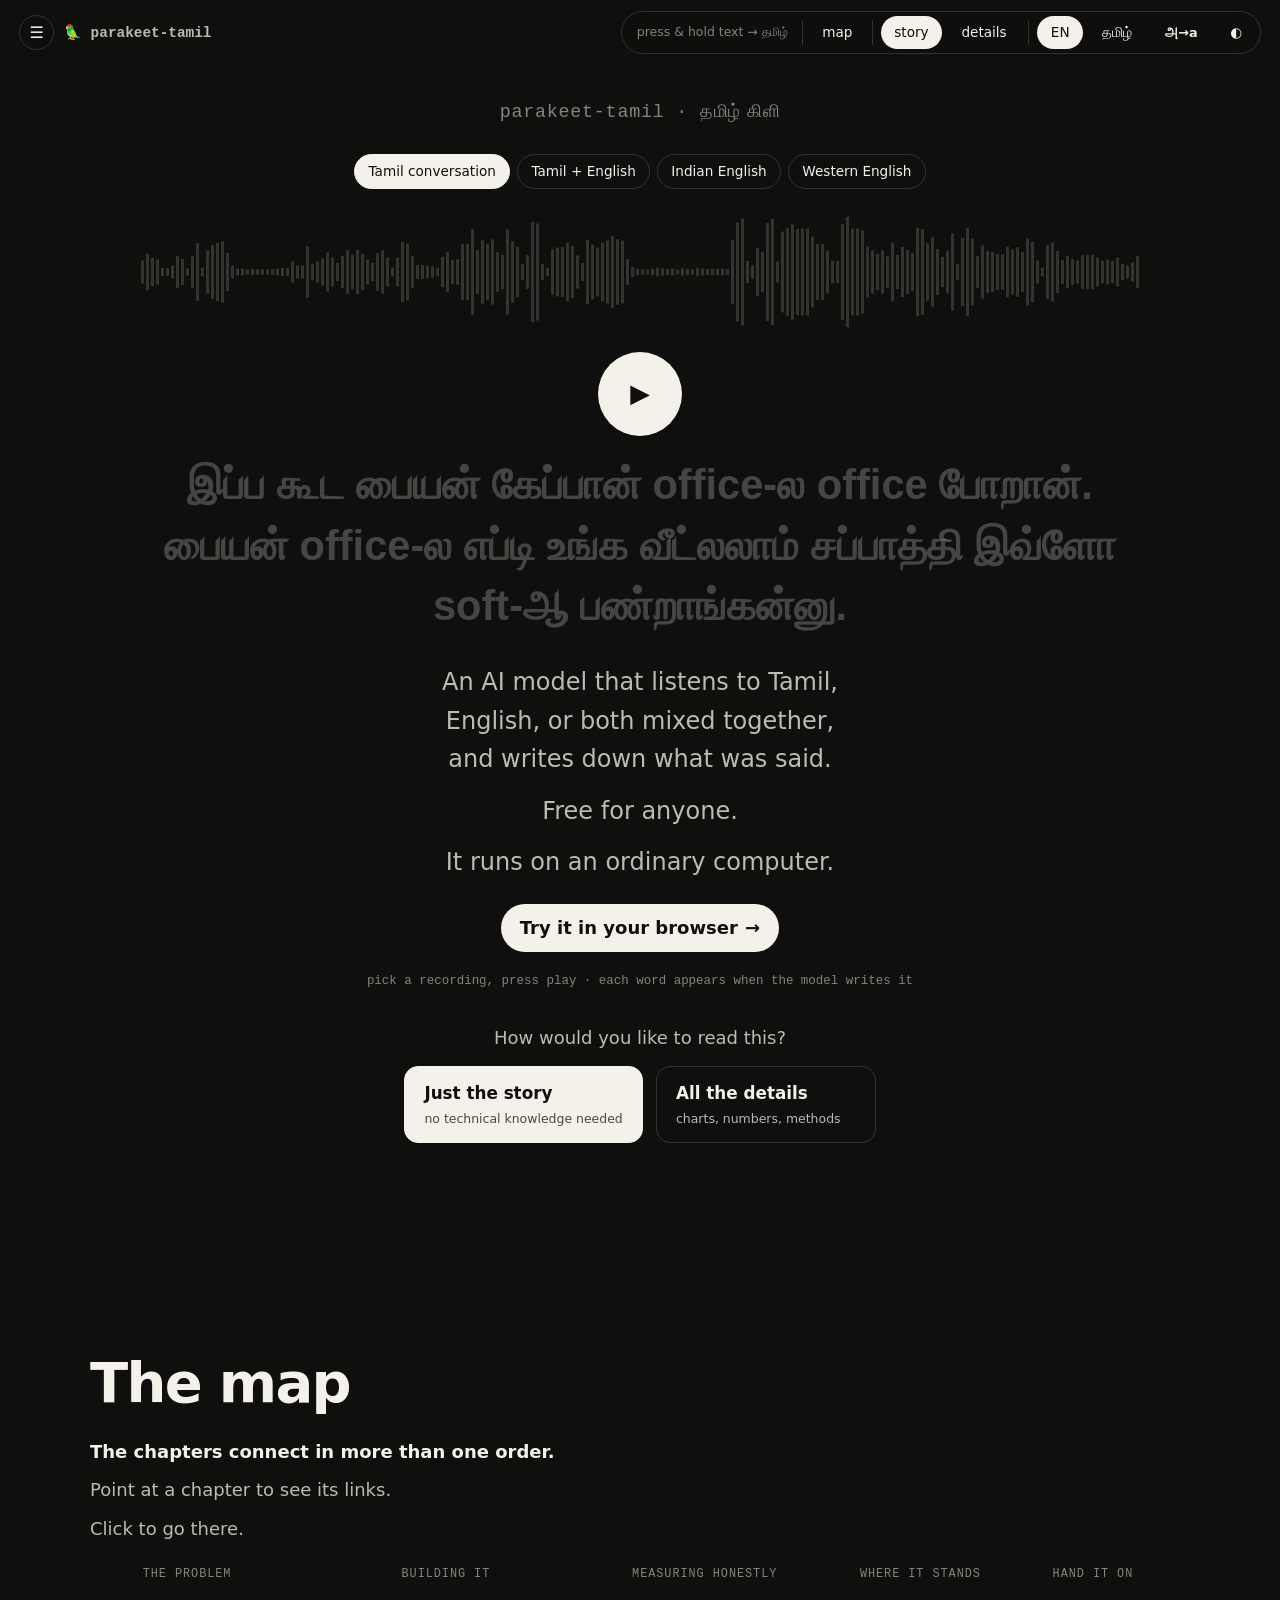
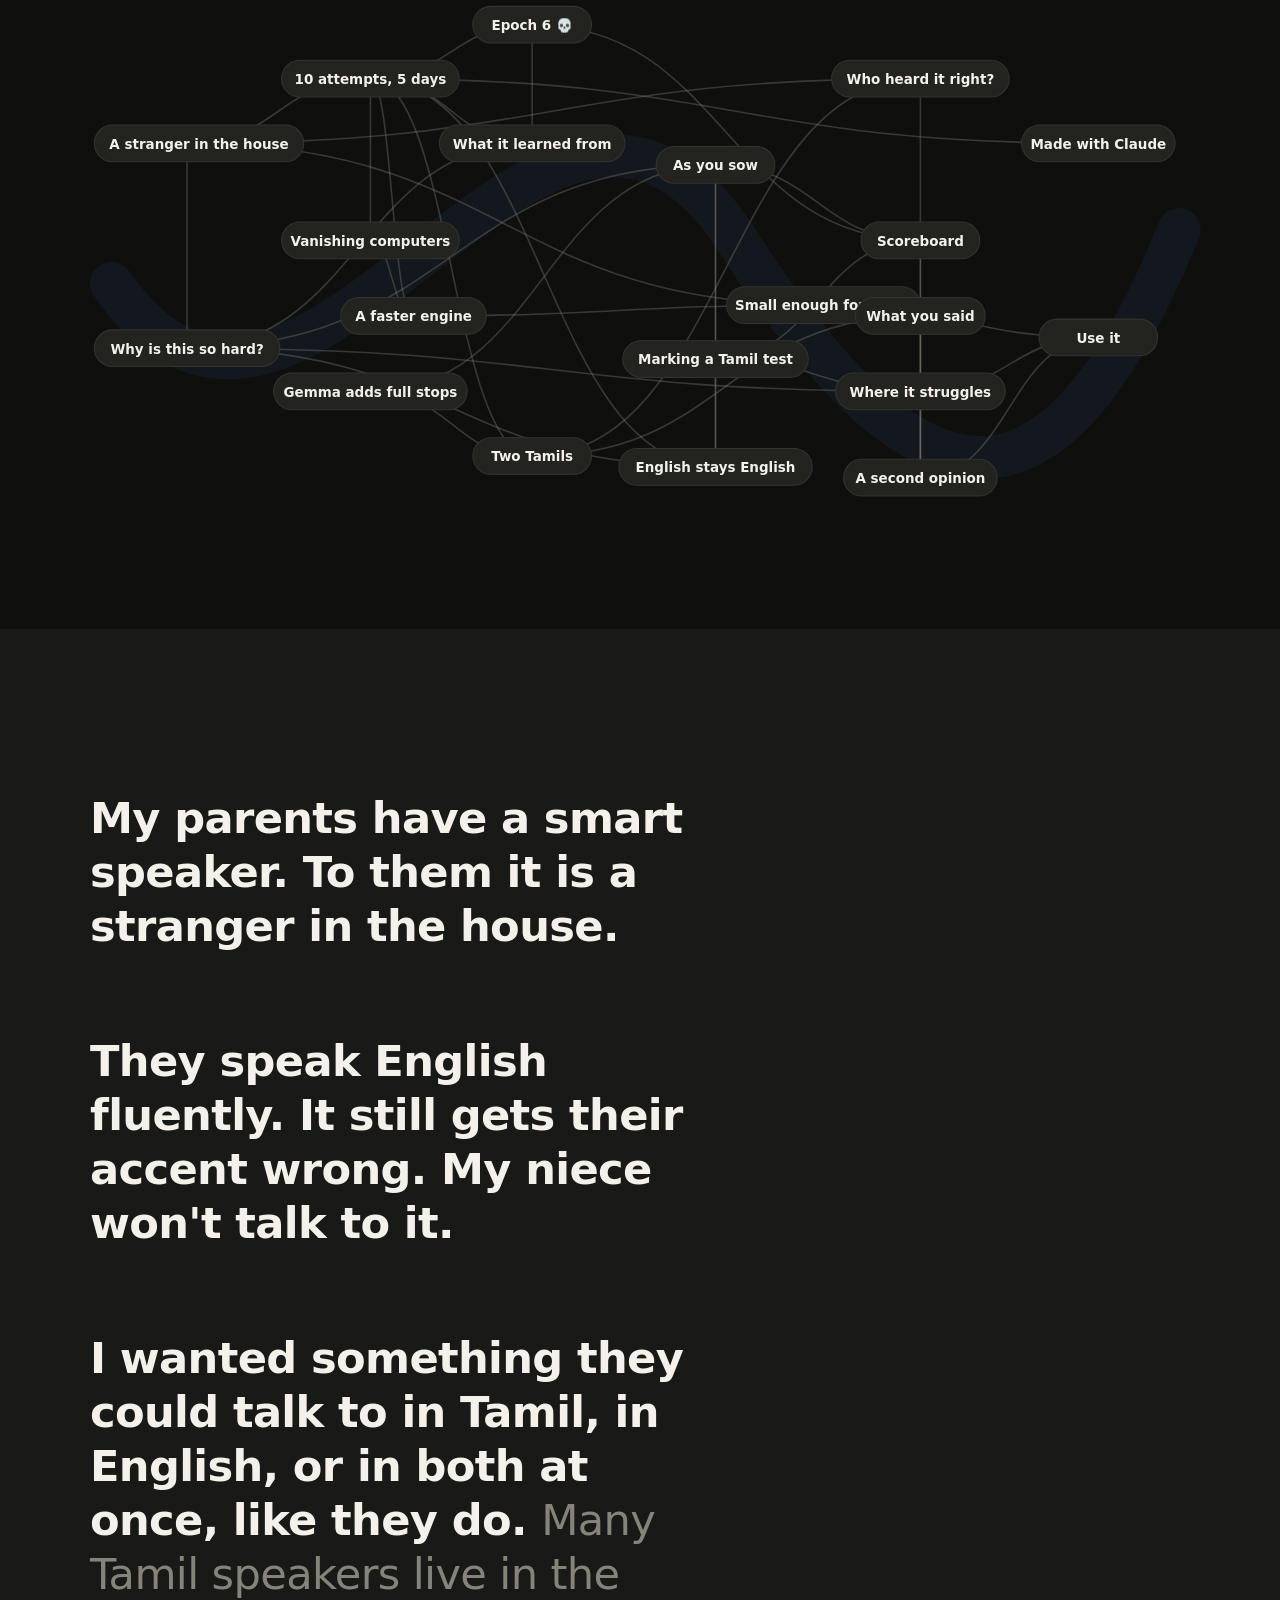
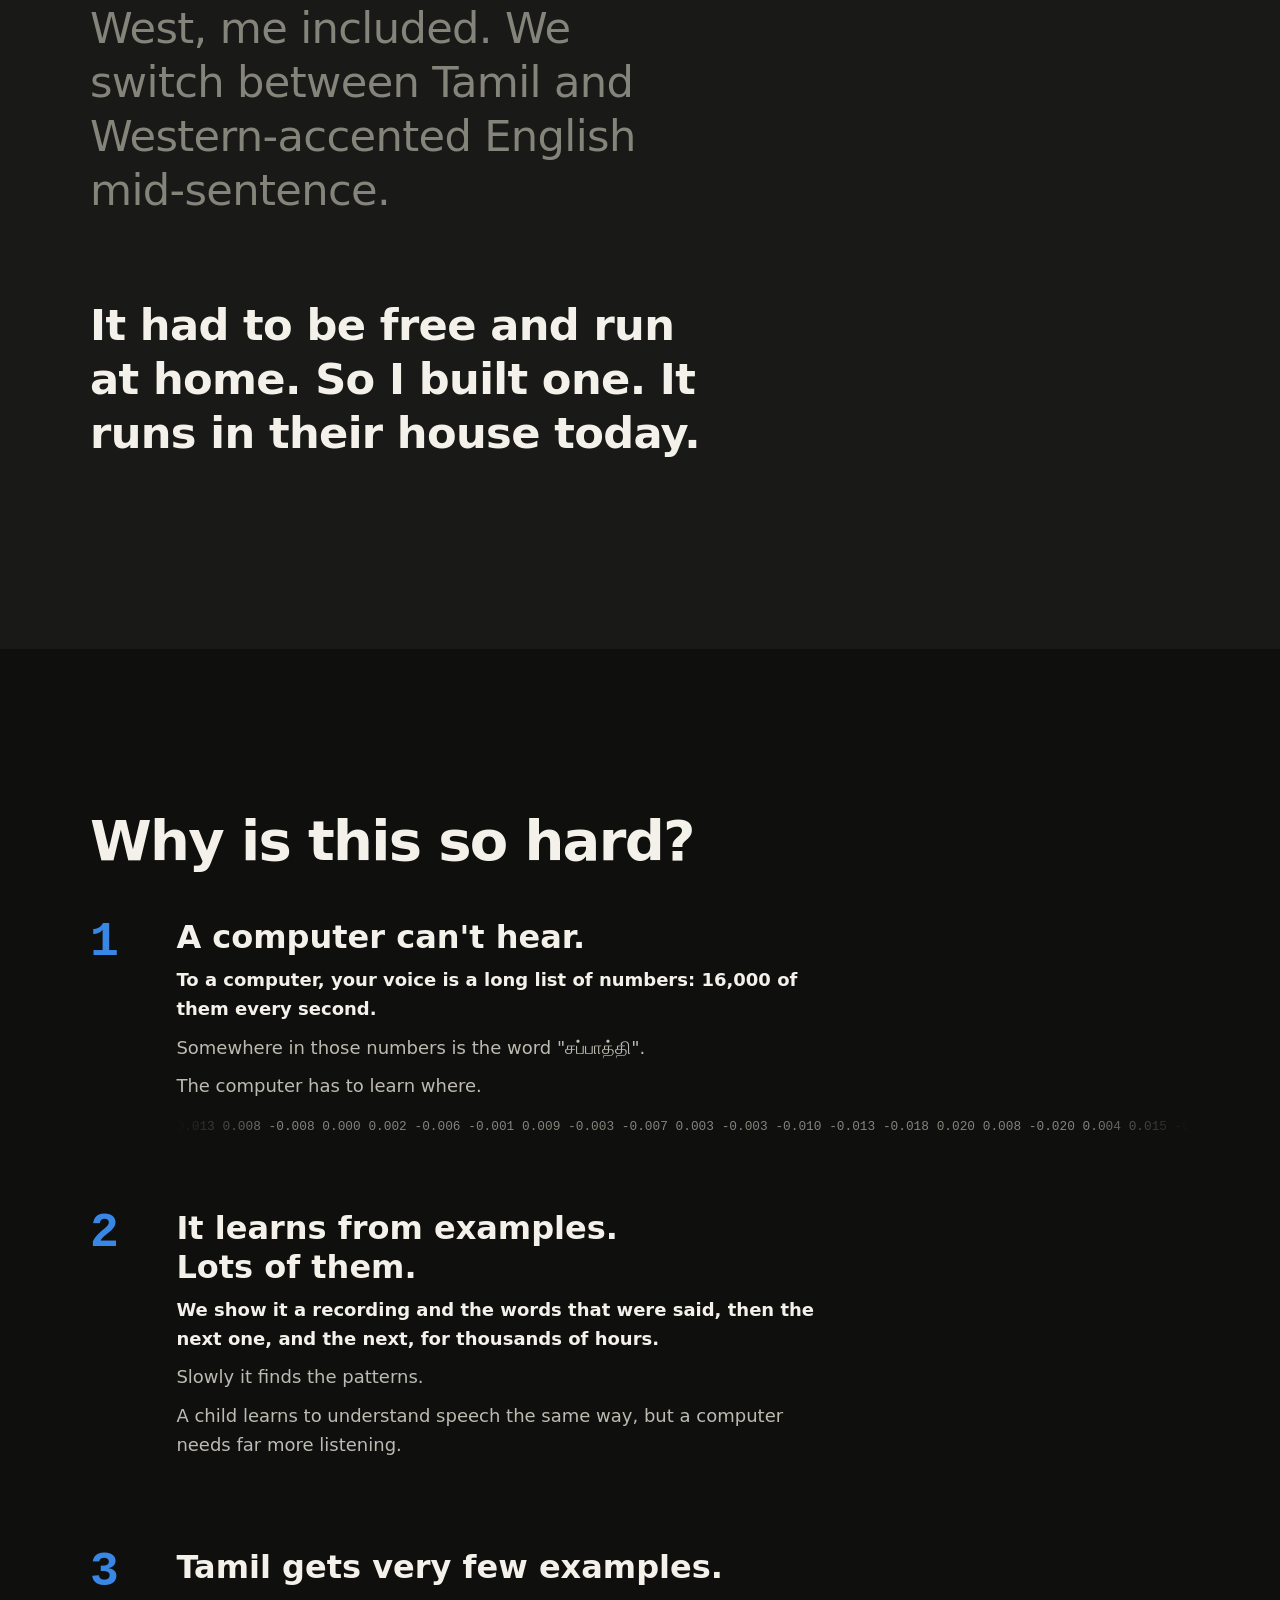
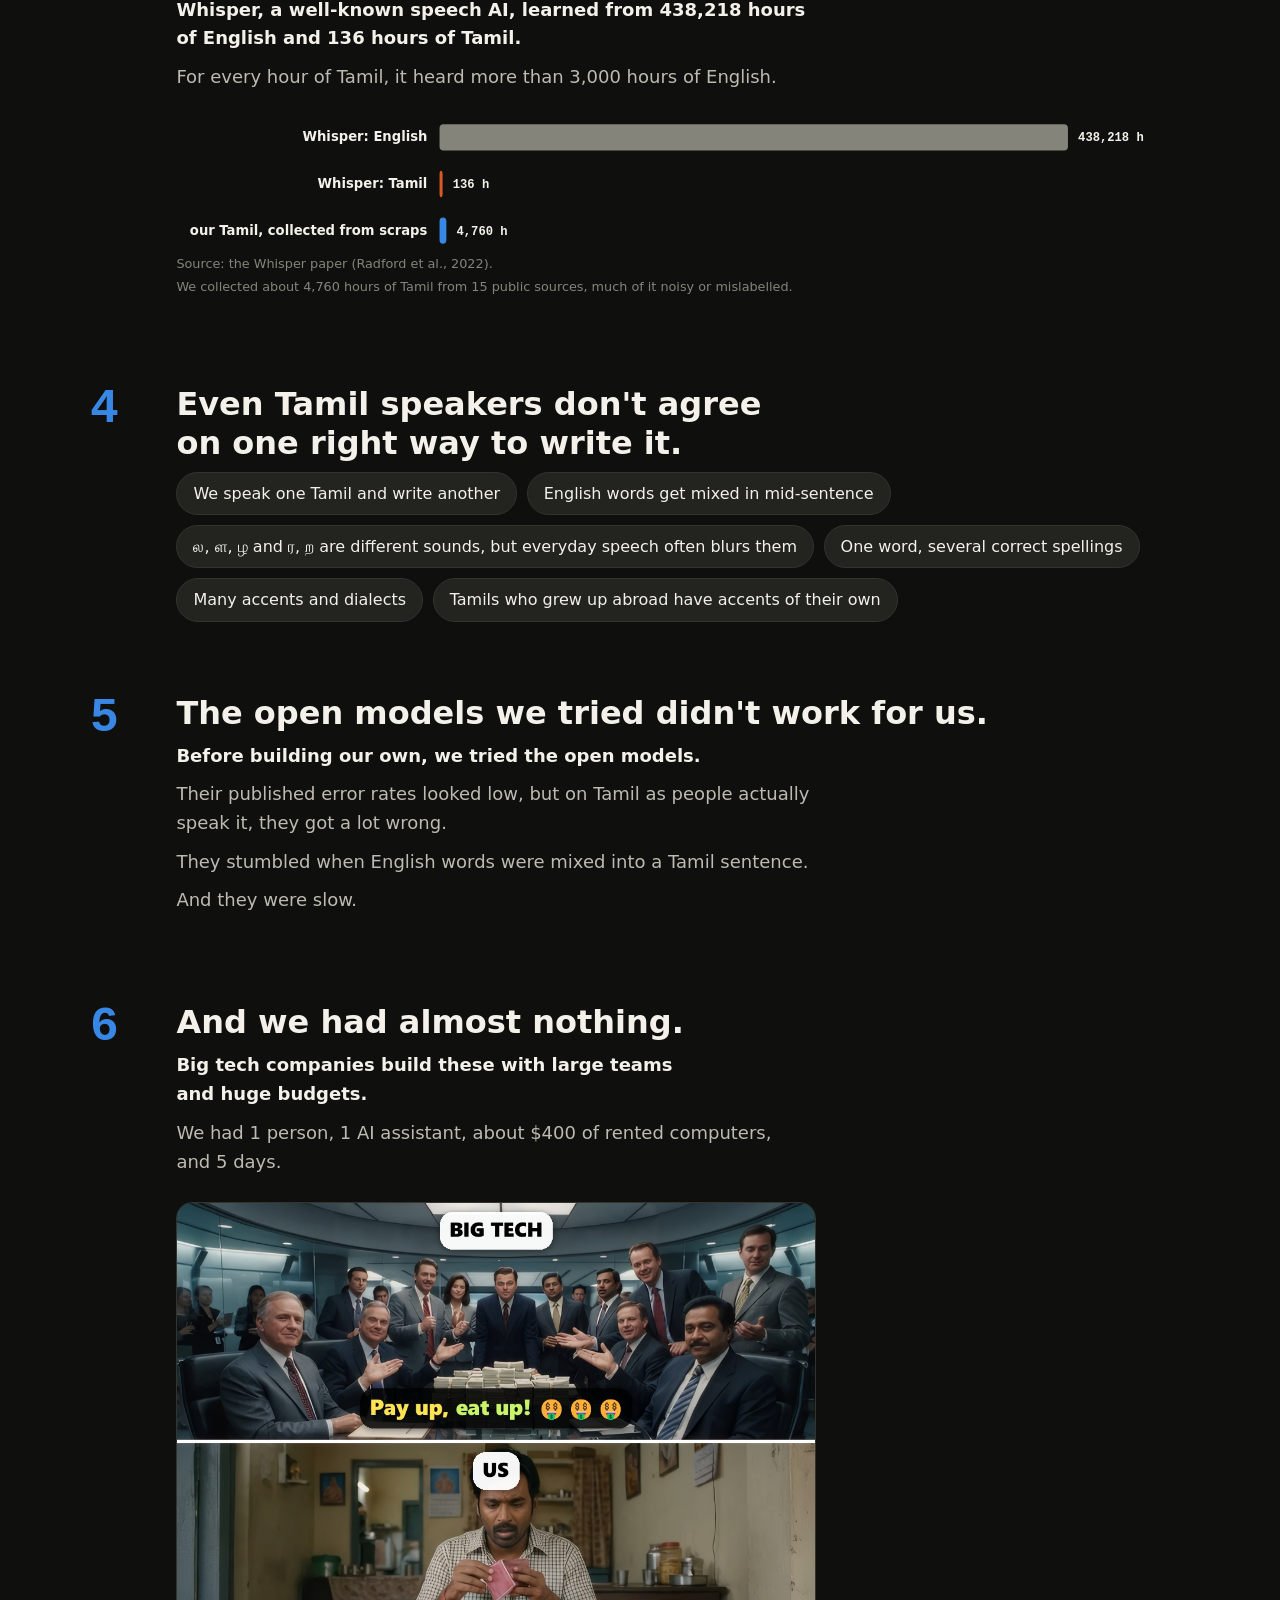
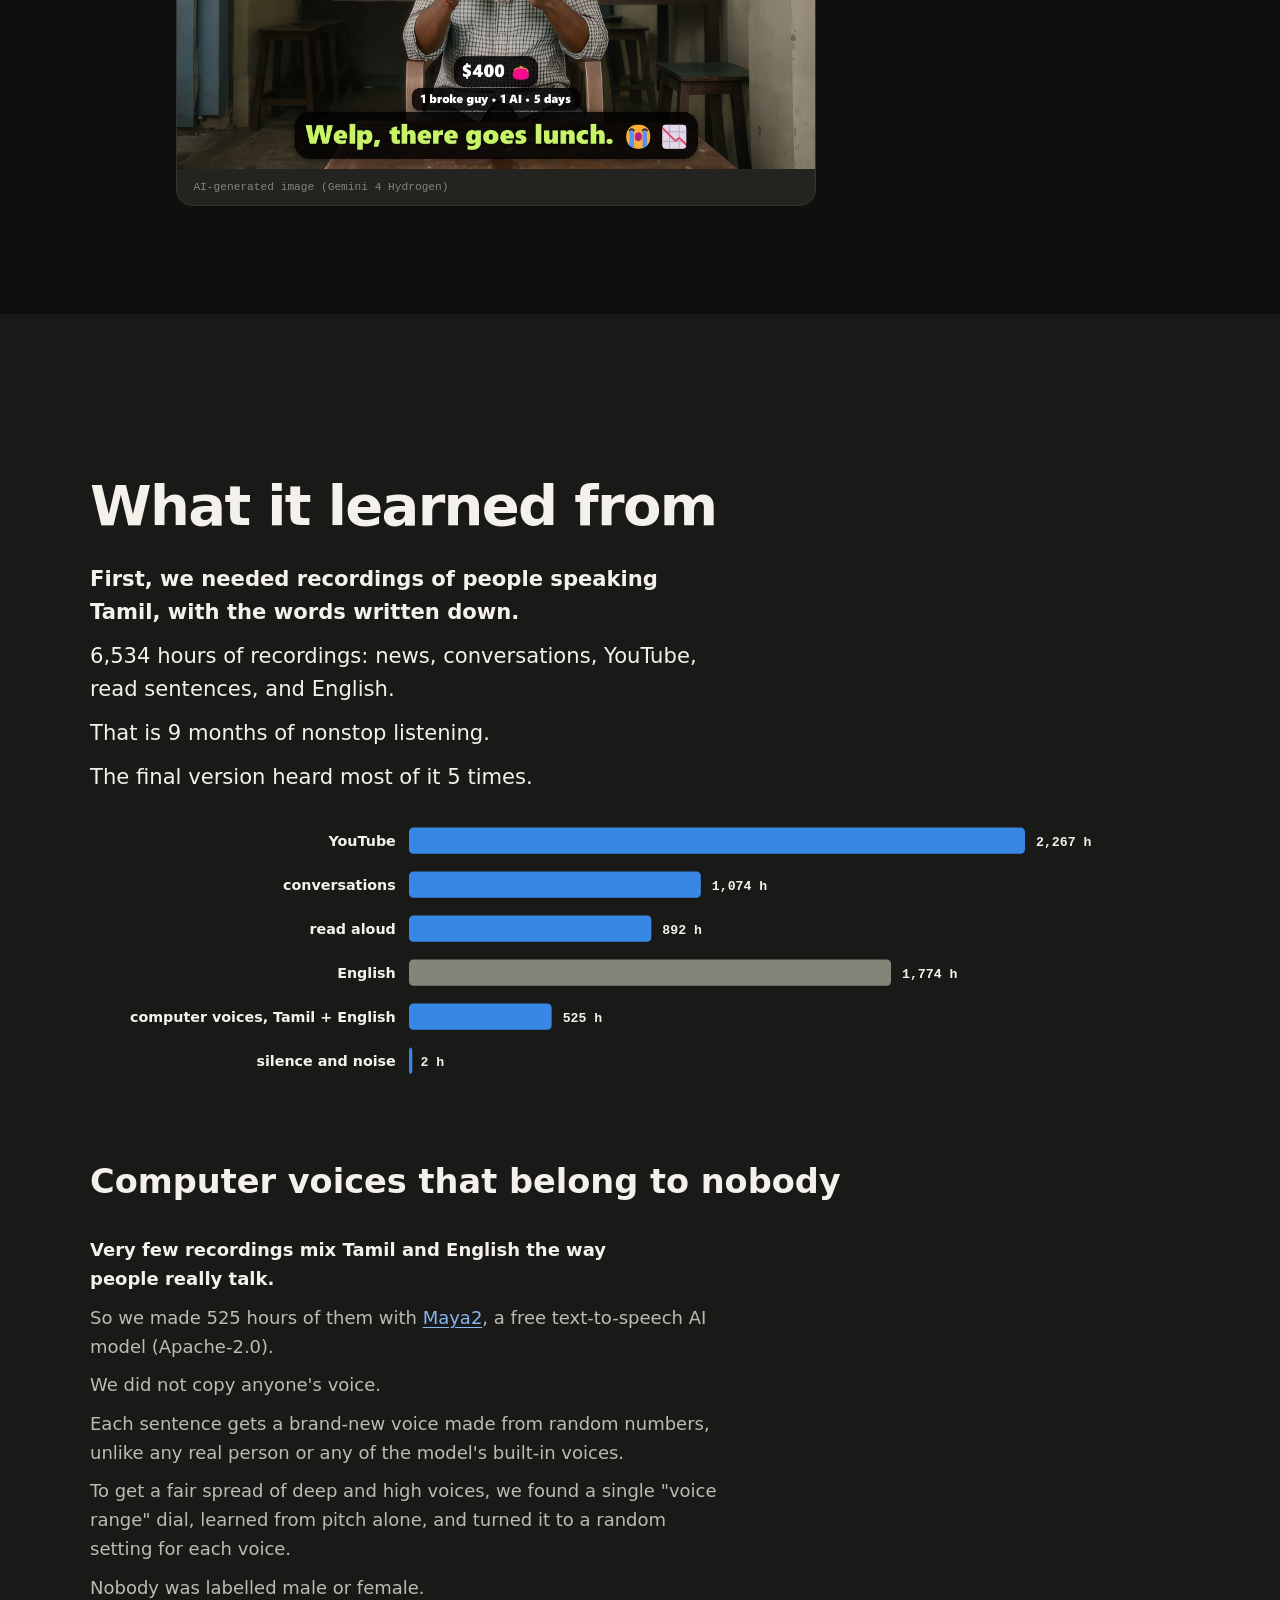
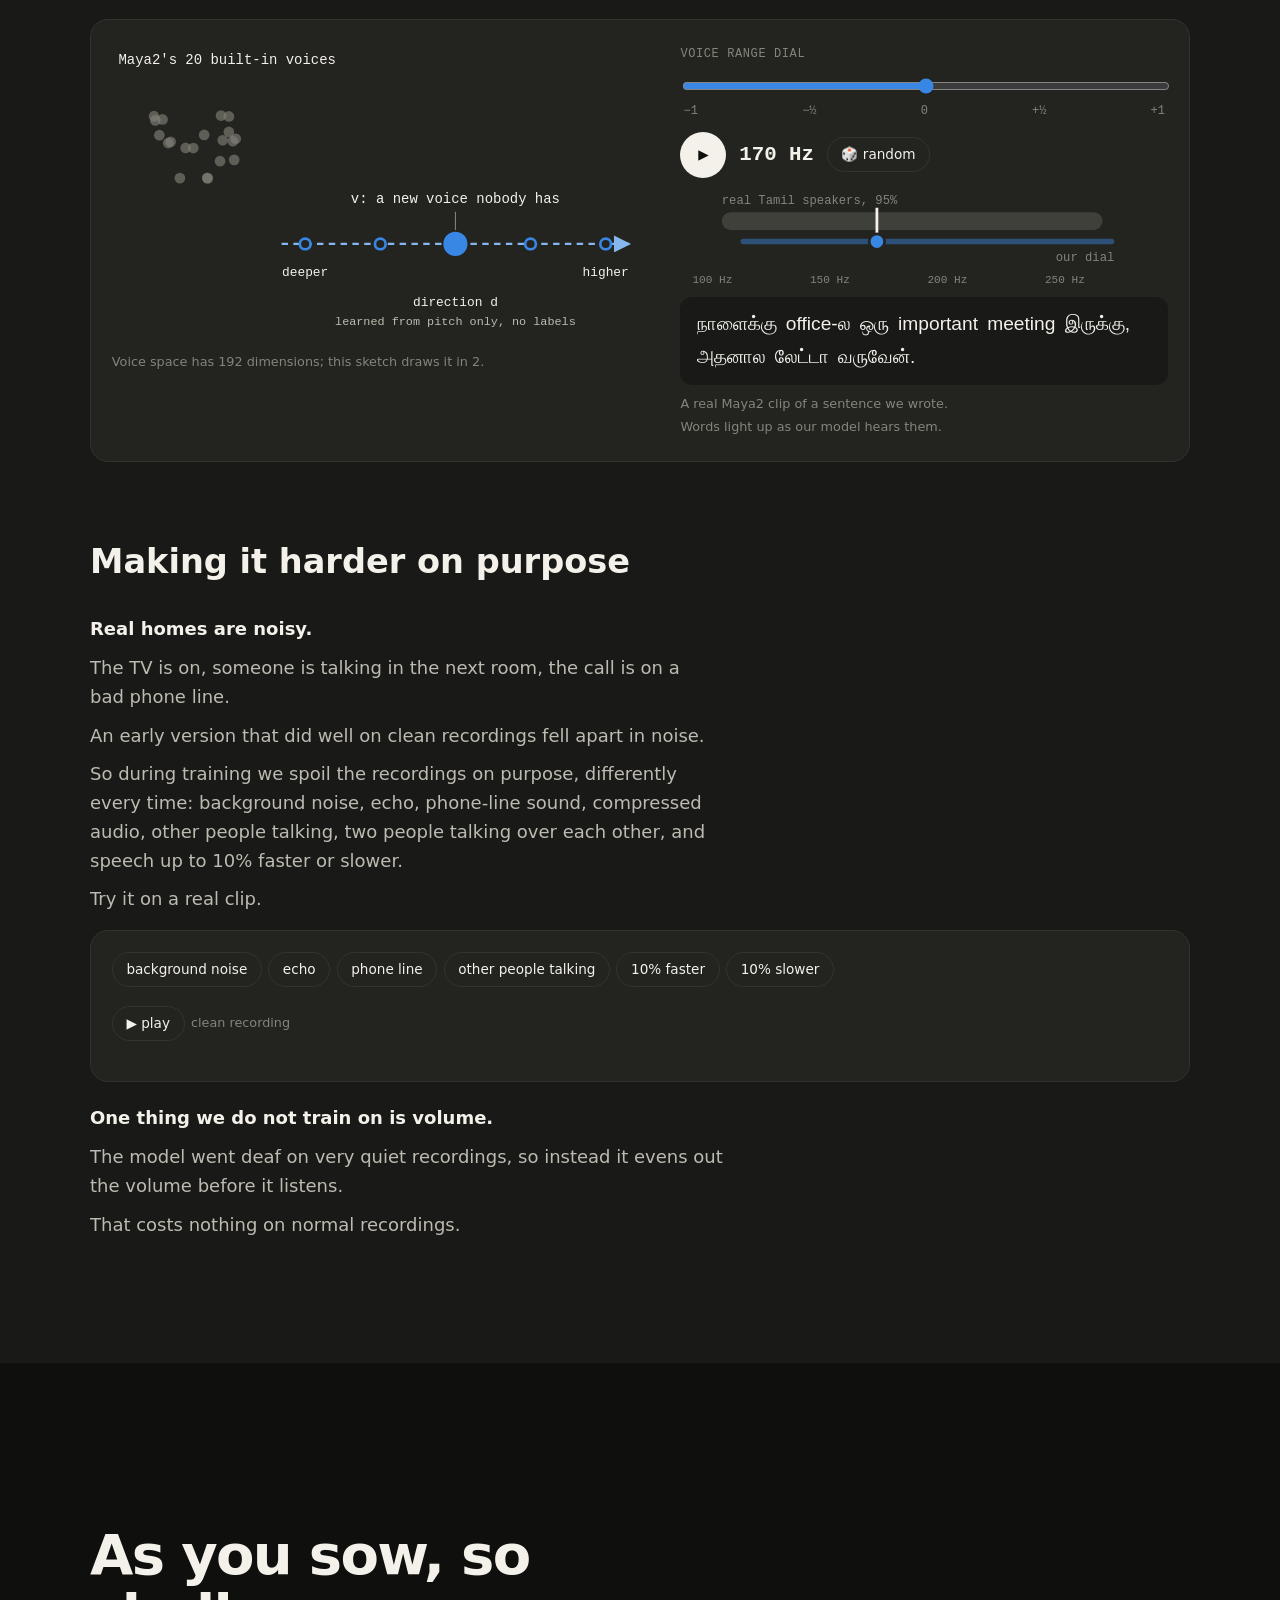
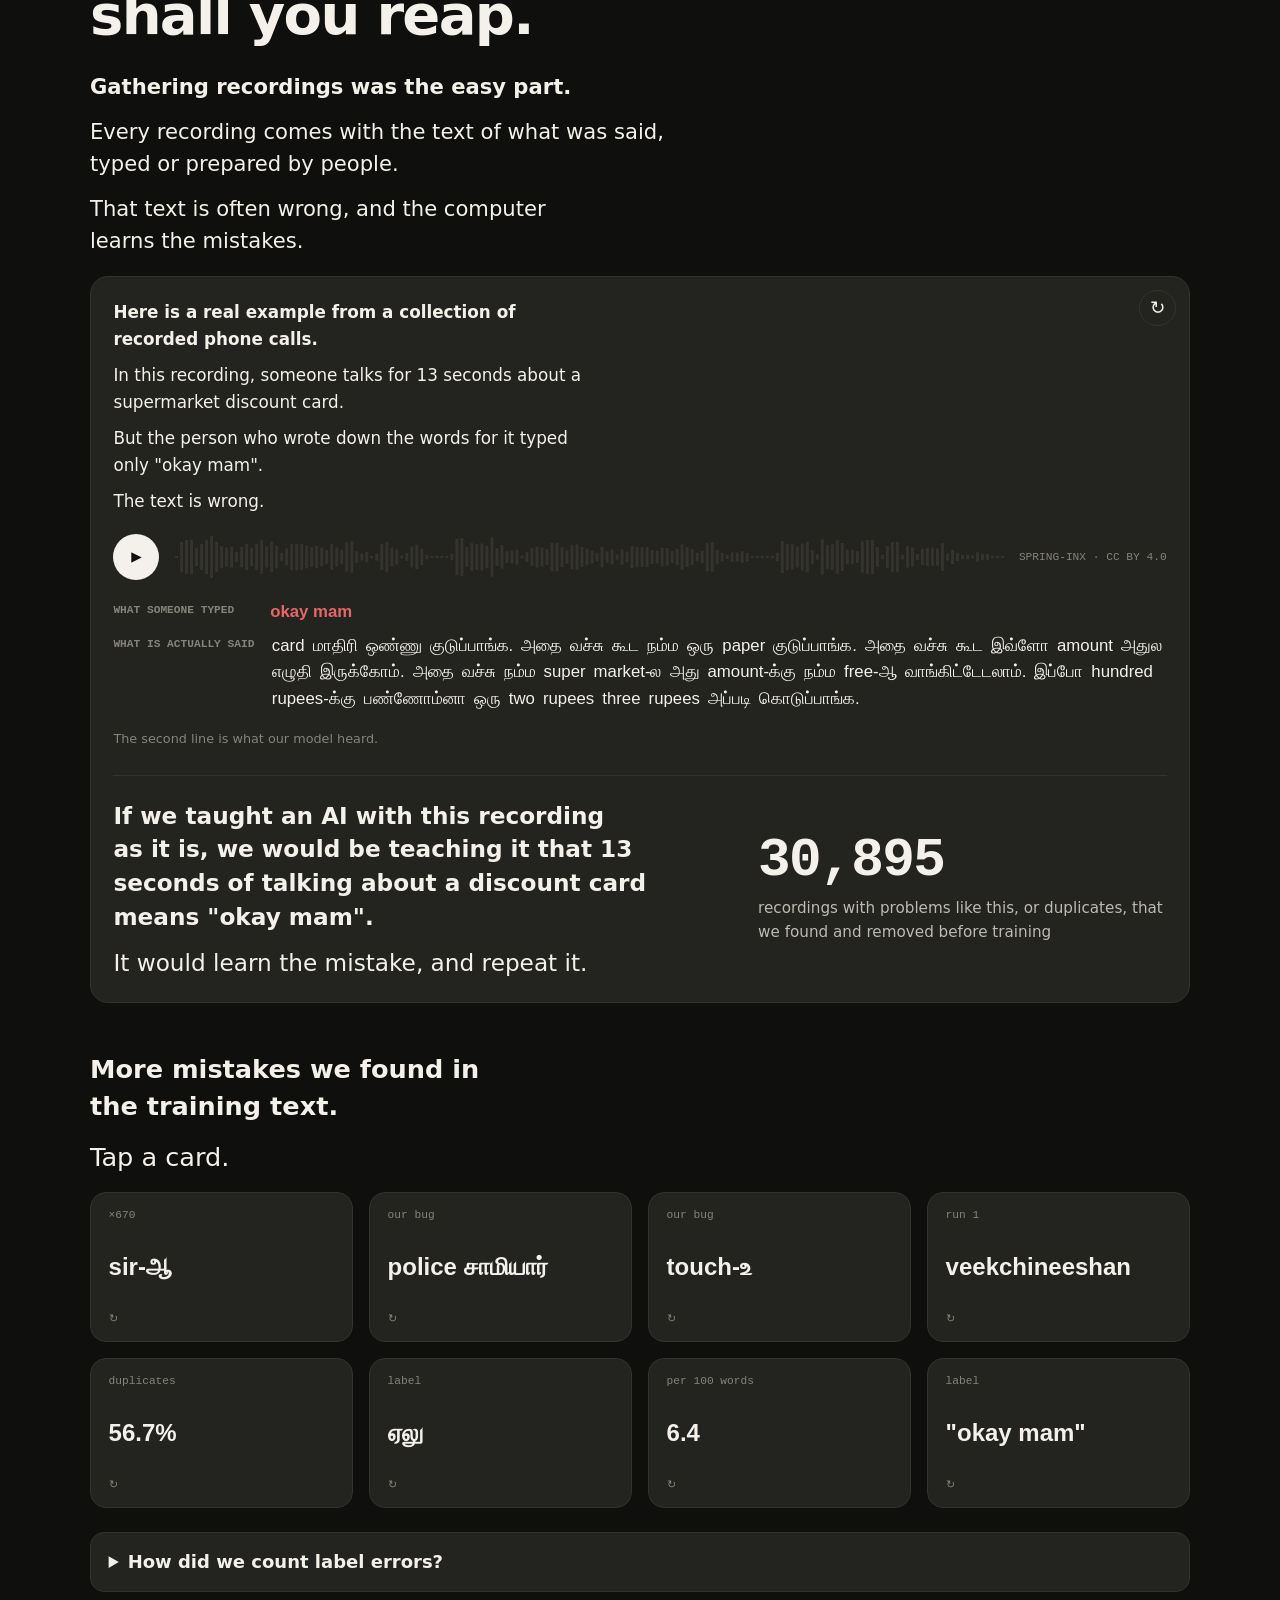
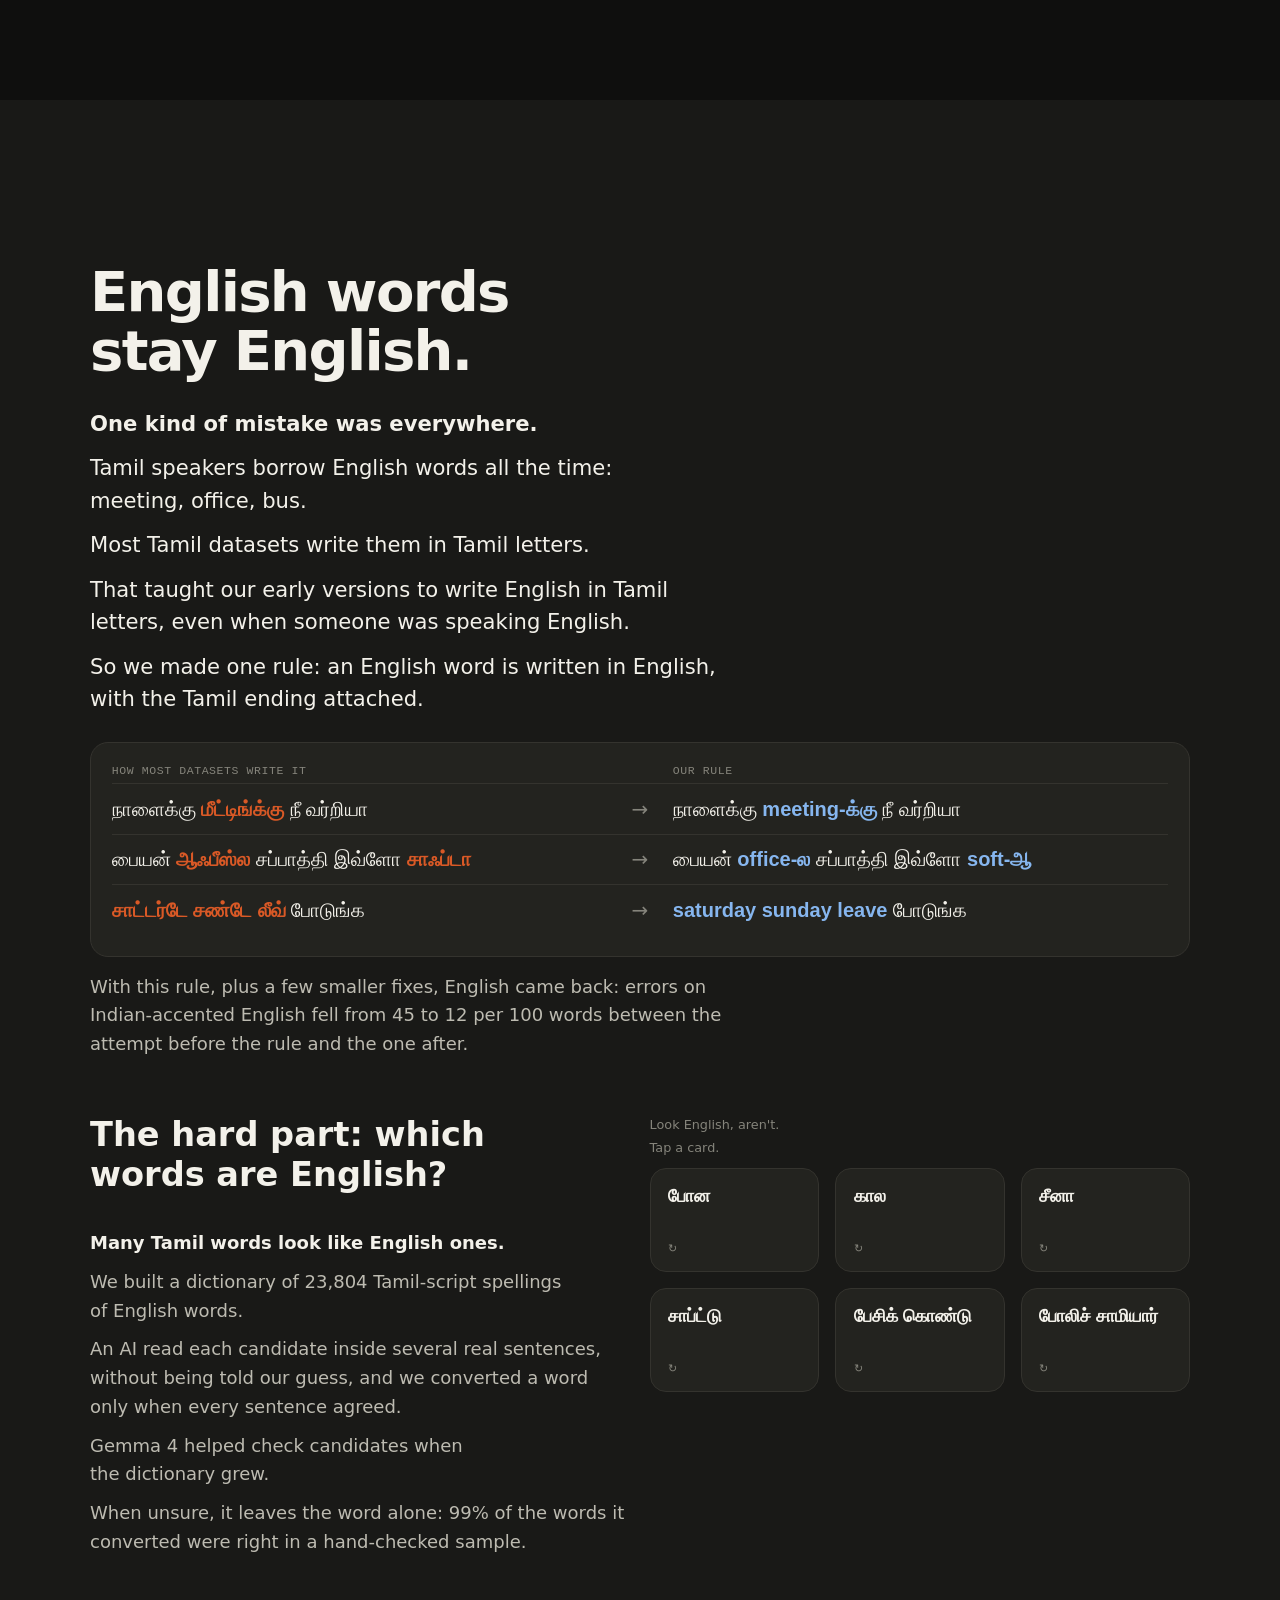
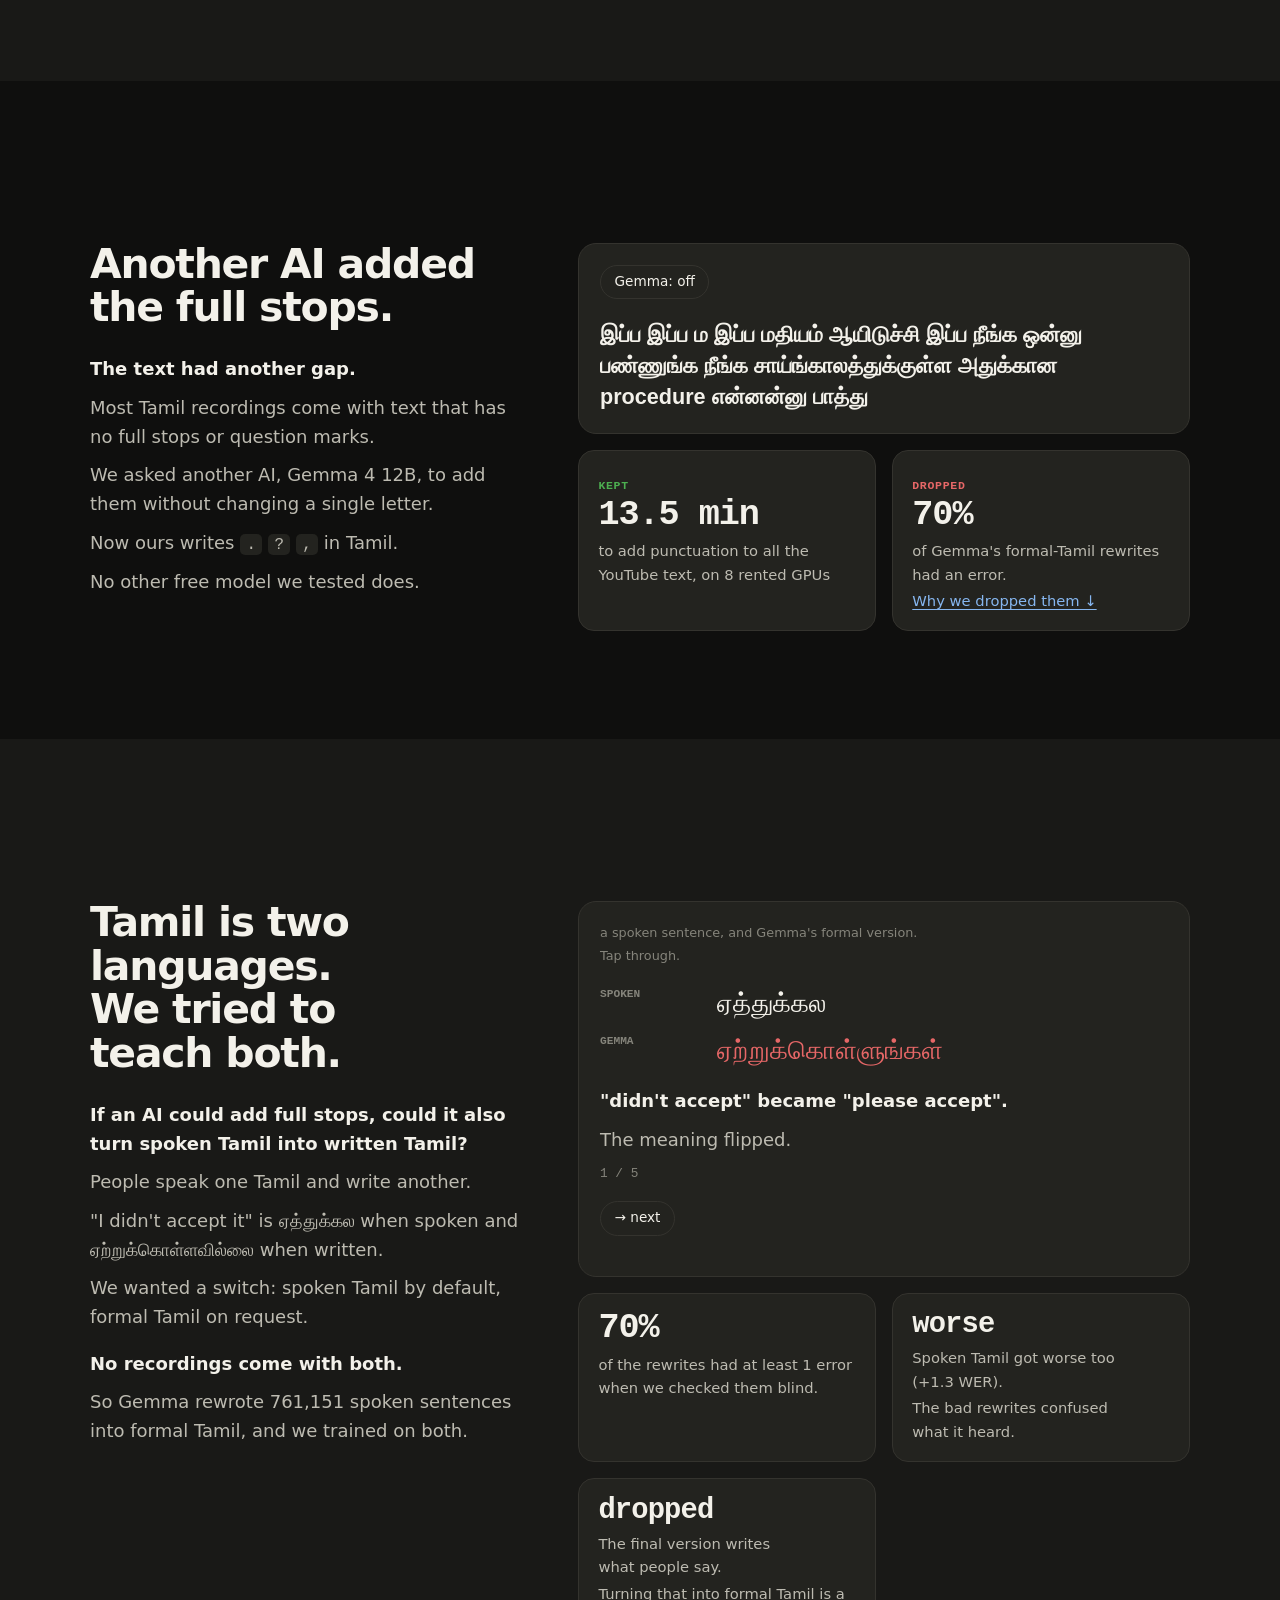
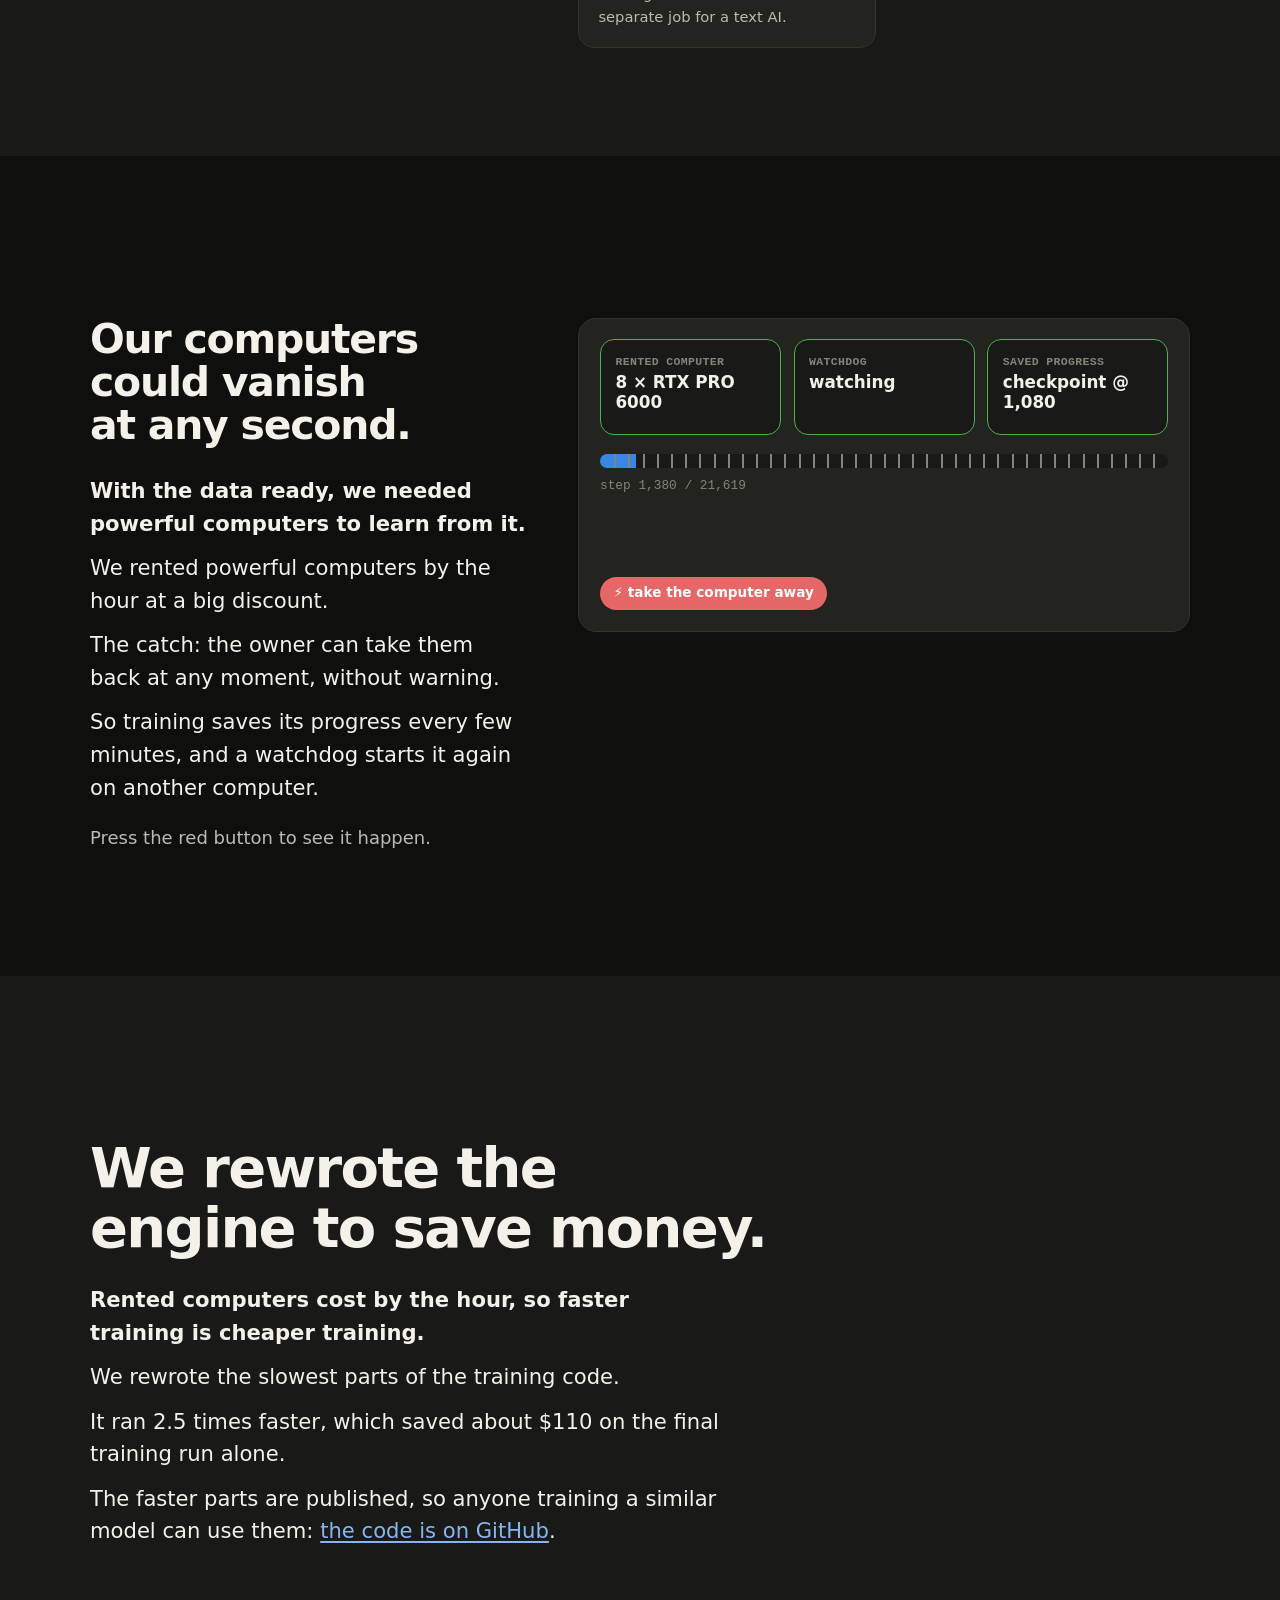
==== docs/index.html @ f2d2aa36 "New chapter 'It writes what you said': kili does not editorialise; measured on IndicVoices against s" ====
<!doctype html>
<html lang="en" data-depth="simple">
<head>
<meta charset="utf-8">
<meta name="viewport" content="width=device-width, initial-scale=1">
<title>parakeet-tamil · தமிழ் கிளி</title>
<meta name="description" content="Free speech recognition for Tamil, English and both mixed, small enough to run on an ordinary computer. An interactive write-up, in English and Tamil, of how it was built in 5 days for about $400.">
<link rel="canonical" href="https://shrirajh.github.io/parakeet-tamil-kili/">
<meta name="theme-color" content="#0f0f0e">
<meta name="author" content="shrirajh">
<meta property="og:type" content="website">
<meta property="og:site_name" content="parakeet-tamil · தமிழ் கிளி">
<meta property="og:url" content="https://shrirajh.github.io/parakeet-tamil-kili/">
<meta property="og:title" content="parakeet-tamil · தமிழ் கிளி: Tamil and English speech recognition on a CPU">
<meta property="og:description" content="Free speech recognition for Tamil, English and both mixed, small enough to run on an ordinary computer. An interactive write-up, in English and Tamil, of how it was built in 5 days for about $400.">
<meta property="og:image" content="https://shrirajh.github.io/parakeet-tamil-kili/img/og.png">
<meta property="og:image:width" content="1200">
<meta property="og:image:height" content="630">
<meta property="og:image:alt" content="parakeet-tamil · தமிழ் கிளி: 34.05 WER on conversational Tamil, 28 times faster than real time on 8 CPU threads, 0.6 billion parameters, CC BY-SA 4.0.">
<meta property="og:locale" content="en_US">
<meta property="og:locale:alternate" content="ta_IN">
<meta name="twitter:card" content="summary_large_image">
<meta name="twitter:title" content="parakeet-tamil · தமிழ் கிளி: Tamil and English speech recognition on a CPU">
<meta name="twitter:description" content="Free speech recognition for Tamil, English and both mixed, small enough to run on an ordinary computer. An interactive write-up, in English and Tamil, of how it was built in 5 days for about $400.">
<meta name="twitter:image" content="https://shrirajh.github.io/parakeet-tamil-kili/img/og.png">
<meta name="twitter:image:alt" content="parakeet-tamil · தமிழ் கிளி: 34.05 WER on conversational Tamil, 28 times faster than real time on 8 CPU threads, 0.6 billion parameters, CC BY-SA 4.0.">
<script type="application/ld+json">{"@context": "https://schema.org", "@graph": [{"@type": "TechArticle", "headline": "parakeet-tamil · தமிழ் கிளி", "description": "Free speech recognition for Tamil, English and both mixed, small enough to run on an ordinary computer. An interactive write-up, in English and Tamil, of how it was built in 5 days for about $400.", "url": "https://shrirajh.github.io/parakeet-tamil-kili/", "inLanguage": ["en", "ta"], "image": "https://shrirajh.github.io/parakeet-tamil-kili/img/og.png", "author": {"@type": "Person", "name": "shrirajh", "url": "https://github.com/shrirajh"}, "datePublished": "2026-11-14", "about": "Tamil and English automatic speech recognition"}, {"@type": "SoftwareSourceCode", "name": "parakeet-tamil-kili", "codeRepository": "https://github.com/shrirajh/parakeet-tamil-kili", "programmingLanguage": "Python", "license": "https://www.apache.org/licenses/LICENSE-2.0"}, {"@type": "SoftwareApplication", "name": "parakeet-tamil-kili", "applicationCategory": "Speech recognition", "operatingSystem": "Linux, Windows, macOS, web browser", "url": "https://huggingface.co/shrirajh/parakeet-tamil-kili", "license": "https://creativecommons.org/licenses/by-sa/4.0/", "offers": {"@type": "Offer", "price": "0", "priceCurrency": "USD"}}]}</script>
<link rel="stylesheet" href="assets/style.css?v=45">
<link rel="icon" href="data:image/svg+xml,<svg xmlns='http://www.w3.org/2000/svg' viewBox='0 0 100 100'><text y='.9em' font-size='90'>🦜</text></svg>">
<script>(function(){var d=document.documentElement,t=localStorage.getItem("theme"),l=localStorage.getItem("lang"),p=localStorage.getItem("depth");if(t)d.dataset.theme=t;if(l)d.lang=l;if(p)d.dataset.depth=p;})();</script>
</head>
<body>
<div class="progressbar" id="pbar"></div>
<div class="bar">
  <span class="barleft"><button id="tocbtn" aria-label="contents" aria-expanded="false" aria-controls="tocpanel">☰</button>
  <a class="brand" href="#top">🦜 <span data-l="en">parakeet-tamil</span><span data-l="ta" class="ta">தமிழ் கிளி</span></a></span>
  <span class="toggles">
    <span class="holdtip" aria-hidden="true"><span data-l="en"><span class="lg">press &amp; hold text → </span><span class="sm">hold → </span><span class="ta">தமிழ்</span></span><span data-l="ta"><span class="lg">அழுத்திப் பிடித்தால் → </span><span class="sm">பிடி → </span><span class="lg">English</span><span class="sm">EN</span></span></span>
    <span class="sep"></span>
    <a href="#map" class="maplink"><span data-l="en">map</span><span data-l="ta">வரைபடம்</span></a>
    <span class="sep"></span>
    <button data-set-depth="simple" aria-pressed="true"><span data-l="en">story</span><span data-l="ta">கதை</span></button>
    <button data-set-depth="detail" aria-pressed="false"><span data-l="en">details</span><span data-l="ta">விவரங்கள்</span></button>
    <span class="sep"></span>
    <button data-set-lang="en" aria-pressed="true">EN</button>
    <button data-set-lang="ta" aria-pressed="false" class="ta">தமிழ்</button>
    <button id="iso" aria-pressed="false" title="Tamil in Latin letters (ISO 15919) · தமிழை ஆங்கில எழுத்துகளில் காட்டு"><span class="ta">அ</span><span class="isoarr">→</span>a</button>
    <button id="theme" aria-label="light or dark">◐</button>
  </span>
</div>

<nav class="toc" id="toc" aria-label="contents"></nav>
<a class="scrollhint" id="scrollhint" href="#map"><span data-l="en">Scroll down for the write-up</span><span data-l="ta">கட்டுரையைப் படிக்கக் கீழே உருட்டுங்கள்</span> <b aria-hidden="true">↓</b></a>
<div class="tocscrim" id="tocscrim"></div>
<nav class="tocpanel" id="tocpanel" aria-label="contents"></nav>

<!-- HERO -->
<header class="hero" id="top">
  <div class="stage">
    <h1>parakeet-tamil · <span class="ta">தமிழ் கிளி</span></h1>
    <div class="controls center" id="hero-pick" role="group" aria-label="choose a recording"></div>
    <div class="wave" id="hero-wave"><canvas></canvas></div>
    <button class="bigplay" id="hero-play" aria-pressed="false" aria-label="play">▶</button>
    <div class="karaoke" id="hero-words" aria-live="polite"></div>
    <p class="tag" data-l="en">An AI model that listens to Tamil, English, or both mixed together, and writes down what was said. Free for anyone. It runs on an ordinary computer.</p>
    <p class="tag" data-l="ta">தமிழிலோ ஆங்கிலத்திலோ, இரண்டும் கலந்தும் பேசினால், அதைக் கேட்டு எழுதித் தரும் கணினி மென்பொருள் இது. யார் வேண்டுமானாலும் இலவசமாகப் பயன்படுத்தலாம். சாதாரண கணினியிலேயே இயங்கும்.</p>
    <a class="trylink" href="try/"><span data-l="en">Try it in your browser</span><span data-l="ta">உங்கள் உலாவியிலேயே முயன்று பாருங்கள்</span> <span aria-hidden="true">→</span></a>
    <div class="hint" data-l="en">pick a recording, press play · each word appears when the model writes it</div>
    <div class="hint" data-l="ta">ஒரு பதிவைத் தேர்ந்தெடுத்து, அழுத்திக் கேளுங்கள் · மென்பொருள் ஒவ்வொரு சொல்லையும் எழுதும்போது அது இங்கே தெரியும்</div>
    <div class="chooser">
      <span data-l="en">How would you like to read this?</span><span data-l="ta">இதை எப்படிப் படிக்க விரும்புகிறீர்கள்?</span>
      <div class="choices">
        <button data-set-depth="simple" aria-pressed="true"><b data-l="en">Just the story</b><b data-l="ta">கதை மட்டும்</b><small data-l="en">no technical knowledge needed</small><small data-l="ta">தொழில்நுட்ப அறிவு தேவையில்லை</small></button>
        <button data-set-depth="detail" aria-pressed="false"><b data-l="en">All the details</b><b data-l="ta">முழு விவரம்</b><small data-l="en">charts, numbers, methods</small><small data-l="ta">விளக்கப்படங்கள், எண்கள், எப்படிச் செய்தோம் என்பது</small></button>
      </div>
    </div>
    <div class="counters" data-d="d">
      <div class="counter"><b data-count="34.05" data-dec="2">34.05</b><span data-l="en">WER on conversational Tamil<br>indic-transcribe-core: 49.28</span><span data-l="ta">தமிழ் உரையாடல்களில் WER<br>indic-transcribe-core: 49.28</span></div>
      <div class="counter"><b data-count="10.19" data-dec="2">10.19</b><span data-l="en">WER on Common Voice English</span><span data-l="ta">Common Voice ஆங்கிலத்தில் WER</span></div>
      <div class="counter"><b data-count="28" data-dec="0" data-suffix="×">28×</b><span data-l="en">faster than real time on a home server's CPU (8 threads)</span><span data-l="ta">பதிவின் நீளத்தைவிட இத்தனை மடங்கு வேகமாக எழுதுகிறது, வீட்டு server கணினியின் CPU-வில் (8 threads)</span></div>
      <div class="counter"><b data-count="0.6" data-dec="1" data-suffix="B">0.6B</b><span data-l="en">parameters</span><span data-l="ta">60 கோடி சரிசெய்யக்கூடிய எண்கள் (parameters)</span></div>
    </div>
  </div>
</header>

<!-- MAP -->
<section class="chapter" id="map">
  <div class="inner">
    <h2 class="reveal" data-l="en">The map</h2>
    <h2 class="reveal" data-l="ta">வரைபடம்</h2>
    <p class="reveal" data-l="en">The chapters connect in more than one order. Point at a chapter to see its links. Click to go there.</p>
    <p class="reveal" data-l="ta">இந்த அத்தியாயங்கள் ஒன்றோடொன்று பல வழிகளில் தொடர்புடையவை. ஓர் அத்தியாயத்தின் மேல் சுட்டியை வைத்தால், அது எவற்றோடு தொடர்புடையது என்று தெரியும். அதை அழுத்தினால் அந்த அத்தியாயத்துக்குச் செல்லலாம்.</p>
    <div class="chart reveal" id="map-svg"></div>
  </div>
</section>

<!-- WHY -->
<section class="chapter" id="why">
  <div class="inner lines">
    <p class="reveal" data-l="en">My parents have a smart speaker. To them it is a stranger in the house.</p>
    <p class="reveal" data-l="ta">என் பெற்றோர் வீட்டில் ஒரு smart speaker இருக்கிறது. அவர்களைப் பொறுத்தவரை, அது வீட்டுக்குள் இருக்கும் ஓர் அந்நியர் மாதிரி.</p>
    <p class="reveal" data-l="en">They speak English fluently. It still gets their accent wrong. My niece won't talk to it.</p>
    <p class="reveal" data-l="ta">அவர்கள் ஆங்கிலம் சரளமாகப் பேசுவார்கள். ஆனாலும் அவர்களின் உச்சரிப்பை அது சரியாகப் புரிந்துகொள்வதில்லை. என் மருமகள் அதனிடம் பேசவே மாட்டாள்.</p>
    <p class="reveal" data-l="en">I wanted something they could talk to in Tamil, in English, or in both at once, like they do. <span class="dim">Many Tamil speakers live in the West, me included. We switch between Tamil and Western-accented English mid-sentence.</span></p>
    <p class="reveal" data-l="ta">அவர்கள் வழக்கமாகப் பேசுவது போலவே, தமிழிலோ ஆங்கிலத்திலோ இரண்டும் கலந்தும் பேசக்கூடிய ஒன்று வேண்டும் என்று நினைத்தேன். <span class="dim">நான் உட்படப் பல தமிழர்கள் மேற்கத்திய நாடுகளில் வசிக்கிறோம். ஒரே வாக்கியத்துக்குள்ளேயே தமிழுக்கும், மேற்கத்திய உச்சரிப்பு ஆங்கிலத்துக்கும் மாறி மாறிப் பேசுவோம்.</span></p>
    <p class="reveal" data-l="en">It had to be free and run at home. So I built one. It runs in their house today.</p>
    <p class="reveal" data-l="ta">அது இலவசமாக இருக்க வேண்டும், வீட்டுக்குள்ளேயே இயங்க வேண்டும். அதனால் இதை நான் உருவாக்கினேன். இன்று இது அவர்கள் வீட்டில் இயங்கிக்கொண்டிருக்கிறது.</p>
  </div>
</section>

<!-- HARD -->
<section class="chapter" id="hard">
  <div class="inner">
    <h2 class="reveal" data-l="en">Why is this so hard?</h2>
    <h2 class="reveal" data-l="ta">இது ஏன் இவ்வளவு கடினம்?</h2>
    <div class="steps">
      <div class="step reveal">
        <div class="num">1</div>
        <div>
          <h3 data-l="en">A computer can't hear.</h3><h3 data-l="ta">கணினிக்குக் காது இல்லை.</h3>
          <p data-l="en">To a computer, your voice is a long list of numbers: 16,000 of them every second. Somewhere in those numbers is the word "சப்பாத்தி". The computer has to learn where.</p>
          <p data-l="ta">கணினியைப் பொறுத்தவரை, உங்கள் குரல் வெறும் எண்களின் நீண்ட வரிசை. ஒவ்வொரு நொடிக்கும் 16,000 எண்கள். அந்த எண்களுக்குள் எங்கேயோ "சப்பாத்தி" என்ற சொல் ஒளிந்திருக்கிறது. அது எங்கே என்று கணினி கற்றுக்கொள்ள வேண்டும்.</p>
          <div class="numbers" id="numbers" aria-hidden="true"></div>
        </div>
      </div>
      <div class="step reveal">
        <div class="num">2</div>
        <div>
          <h3 data-l="en">It learns from examples. Lots of them.</h3><h3 data-l="ta">உதாரணங்களைப் பார்த்துத்தான் அது கற்கிறது. அதுவும் ஏராளமான உதாரணங்கள்.</h3>
          <p data-l="en">We show it a recording and the words that were said, then the next one, and the next, for thousands of hours. Slowly it finds the patterns. A child learns to understand speech the same way, but a computer needs far more listening.</p>
          <p data-l="ta">ஒரு பதிவையும், அதில் பேசிய சொற்களையும் சேர்த்து அதற்குக் காட்டுகிறோம். இப்படி ஆயிரக்கணக்கான மணி நேரப் பதிவுகளை ஒன்றன்பின் ஒன்றாகக் காட்டுகிறோம். மெல்ல மெல்ல, திரும்பத் திரும்ப வருவதைக் கவனித்து அது கற்றுக்கொள்கிறது. குழந்தைகளும் இப்படித்தான் பேச்சைப் புரிந்துகொள்ளக் கற்கிறார்கள். ஆனால் கணினி இன்னும் பல மடங்கு அதிகமாகக் கேட்க வேண்டியிருக்கிறது.</p>
        </div>
      </div>
      <div class="step reveal">
        <div class="num">3</div>
        <div>
          <h3 data-l="en">Tamil gets very few examples.</h3><h3 data-l="ta">தமிழுக்கே உதாரணங்கள் மிகக் குறைவு.</h3>
          <p data-l="en">Whisper, a well-known speech AI, learned from 438,218 hours of English and 136 hours of Tamil. For every hour of Tamil, it heard more than 3,000 hours of English.</p>
          <p data-l="ta">Whisper என்பது பிரபலமான ஒரு பேச்சு AI. அது 4,38,218 மணி நேர ஆங்கிலப் பேச்சைக் கேட்டுக் கற்றது. ஆனால் அது கேட்ட தமிழ்ப் பேச்சு 136 மணி நேரம் மட்டுமே. அதாவது, Whisper ஒரு மணி நேரத் தமிழைக் கேட்ட இடத்தில், 3,000 மணி நேரத்துக்கும் மேல் ஆங்கிலத்தைக் கேட்டது.</p>
          <div class="chart" id="gap-hours"></div>
          <p class="small" data-l="en">Source: the Whisper paper (Radford et al., 2022). We collected about 4,760 hours of Tamil from 15 public sources, much of it noisy or mislabelled.</p>
          <p class="small" data-l="ta">ஆதாரம்: Whisper ஆய்வுக் கட்டுரை (Radford et al., 2022). நாங்கள் பொதுவில் கிடைக்கும் 15 இடங்களிலிருந்து சுமார் 4,760 மணி நேரத் தமிழ்ப் பதிவுகளைச் சேகரித்தோம். அவற்றில் பெரும்பகுதி தெளிவில்லாதவை, அல்லது தவறாக எழுதப்பட்டவை.</p>
        </div>
      </div>
      <div class="step reveal">
        <div class="num">4</div>
        <div>
          <h3 data-l="en">Even Tamil speakers don't agree on one right way to write it.</h3><h3 data-l="ta">தமிழை எப்படி எழுதுவது என்பதில் தமிழர்களுக்குள்ளேயே ஒருமித்த கருத்து இல்லை.</h3>
          <div class="chips">
            <span class="chip" data-l="en">We speak one Tamil and write another</span><span class="chip" data-l="ta">பேசுவது ஒரு தமிழ், எழுதுவது இன்னொரு தமிழ்</span>
            <span class="chip" data-l="en">English words get mixed in mid-sentence</span><span class="chip" data-l="ta">பேச்சின் நடுவே ஆங்கிலச் சொற்கள் கலந்துவிடும்</span>
            <span class="chip" data-l="en">ல, ள, ழ and ர, ற are different sounds, but everyday speech often blurs them</span><span class="chip" data-l="ta">ல, ள, ழ, ர, ற வெவ்வேறு ஒலிகள்; ஆனால் அன்றாடப் பேச்சில் அவை அடிக்கடி ஒன்றாகிவிடுகின்றன</span>
            <span class="chip" data-l="en">One word, several correct spellings</span><span class="chip" data-l="ta">ஒரே சொல்லைப் பல விதமாகச் சரியாக எழுதலாம்</span>
            <span class="chip" data-l="en">Many accents and dialects</span><span class="chip" data-l="en">Tamils who grew up abroad have accents of their own</span><span class="chip" data-l="ta">பல உச்சரிப்புகள், பிரதேச வழக்குகள்</span><span class="chip" data-l="ta">வெளிநாடுகளில் வளர்ந்த தமிழர்கள் தமிழைத் தங்களுக்கே உரிய விதத்தில் உச்சரிக்கிறார்கள்</span>
          </div>
        </div>
      </div>
      <div class="step reveal">
        <div class="num">5</div>
        <div>
          <h3 data-l="en">The open models we tried didn't work for us.</h3><h3 data-l="ta">நாங்கள் முயன்ற கட்டற்ற மாதிரிகள் எங்களுக்குச் சரிவரவில்லை.</h3>
          <p data-l="en">Before building our own, we tried the open models. Their published error rates looked low, but on Tamil as people actually speak it, they got a lot wrong. They stumbled when English words were mixed into a Tamil sentence. And they were slow.</p>
          <p data-l="ta">சொந்தமாக ஒன்றை உருவாக்கும் முன், ஏற்கெனவே உள்ள கட்டற்ற மாதிரிகளை முயன்று பார்த்தோம். அவை வெளியிட்ட பிழை விகிதங்கள் குறைவாகத்தான் தெரிந்தன. ஆனால், மக்கள் உண்மையில் பேசும் தமிழை அவை நிறையத் தவறாக எழுதின. தமிழ் வாக்கியத்தின் நடுவே ஆங்கிலச் சொற்கள் கலந்தால் தடுமாறின. வேகமாகவும் இல்லை.</p>
        </div>
      </div>
      <div class="step reveal">
        <div class="num">6</div>
        <div>
          <h3 data-l="en">And we had almost nothing.</h3><h3 data-l="ta">எங்களிடம் கிட்டத்தட்ட எதுவுமே இல்லை.</h3>
          <p data-l="en">Big tech companies build these with large teams and huge budgets. We had 1 person, 1 AI assistant, about $400 of rented computers, and 5 days.</p>
          <p data-l="ta">பெரிய தொழில்நுட்ப நிறுவனங்கள் இவற்றைப் பெரிய குழுக்களை வைத்து, பெரும் பணம் செலவழித்து உருவாக்குகின்றன. எங்களிடம் இருந்தது: 1 மனிதர், 1 AI உதவியாளர், சுமார் $400-க்கு வாடகைக்கு எடுத்த கணினிகள், 5 நாட்கள்.</p>
          <figure class="meme photo" style="margin:1.6rem 0 0;max-width:640px">
            <img data-l="en" draggable="false" src="img/meme_money_en.jpg" width="1080" height="959" loading="lazy" decoding="async" alt="Meme in two panels. Top, labelled 'Big Tech': a boardroom of suited executives applauding a table piled with cash, captioned 'Pay up, eat up!'. Bottom, labelled 'Us': one man in a small tea shop staring into a nearly empty purse, '$400', '1 broke guy, 1 AI, 5 days', captioned 'Welp, there goes lunch.'">
            <img data-l="ta" draggable="false" src="img/meme_money_ta.jpg" width="1080" height="959" loading="lazy" decoding="async" alt="இரண்டு பகுதி meme. மேலே 'பெரிய நிறுவனங்கள்': பணக்கட்டுகள் குவிந்த மேசையைச் சுற்றி கைதட்டும் அதிகாரிகள், 'கையில காசு, வாயில தோசை!'. கீழே 'நாங்கள்': ஒரு சிறிய டீக்கடையில் காலியான பர்ஸைப் பார்க்கும் ஒருவர், '$400', 'ஒரே ஒரு அப்பாவி, 1 AI, 5 நாட்கள்', 'வட போச்சே!'">
            <div class="cap">
              <span class="aigen"><span data-l="en">AI-generated image (Gemini 4 Hydrogen)</span><span data-l="ta">AI உருவாக்கிய படம் (Gemini 4 Hydrogen)</span></span>
            </div>
          </figure>
        </div>
      </div>
    </div>
  </div>
</section>

<!-- RECIPE -->
<section class="chapter" id="recipe">
  <div class="inner">
    <h2 class="reveal" data-l="en">What it learned from</h2>
    <h2 class="reveal" data-l="ta">இது எதைக் கேட்டுக் கற்றது?</h2>
    <p class="plain reveal" data-l="en">First, we needed recordings of people speaking Tamil, with the words written down. 6,534 hours of recordings: news, conversations, YouTube, read sentences, and English. That is 9 months of nonstop listening. The final version heard most of it 5 times.</p>
    <p class="plain reveal" data-l="ta">முதலில், மக்கள் தமிழ் பேசும் பதிவுகள் தேவைப்பட்டன. ஒவ்வொன்றிலும் பேசியது எழுத்தில் இருக்க வேண்டும். மொத்தம் 6,534 மணி நேரப் பதிவுகள்: செய்திகள், உரையாடல்கள், YouTube, வாசித்த வாக்கியங்கள், ஆங்கிலம். இடைவிடாமல் கேட்டால் 9 மாதம் ஆகும். இறுதிப் பதிப்பு இவற்றில் பெரும்பகுதியை மறுபடியும் மறுபடியும் 5 முறை கேட்டது.</p>
    <div class="chart reveal" id="mix-bars"></div>
    <div class="voices reveal">
      <h3 class="subhead" data-l="en">Computer voices that belong to nobody</h3>
      <h3 class="subhead" data-l="ta">எந்த உண்மையான மனிதரின் குரலும் அல்லாத கணினிக் குரல்கள்</h3>
      <p data-l="en">Very few recordings mix Tamil and English the way people really talk. So we made 525 hours of them with <a href="https://huggingface.co/maya-research/maya2-native">Maya2</a>, a free text-to-speech AI model (Apache-2.0). We did not copy anyone's voice. Each sentence gets a brand-new voice made from random numbers, unlike any real person or any of the model's built-in voices. To get a fair spread of deep and high voices, we found a single "voice range" dial, learned from pitch alone, and turned it to a random setting for each voice. Nobody was labelled male or female.</p>
      <p data-l="ta">அன்றாடம் பேசுவது போலத் தமிழும் ஆங்கிலமும் கலந்த பதிவுகள் மிகக் குறைவு. அதனால், எழுத்தைப் படித்துக் குரலில் பேசும் ஒரு மென்பொருளான <a href="https://huggingface.co/maya-research/maya2-native">Maya2</a>-ஐக் (Apache-2.0) கொண்டு, அப்படிப்பட்ட 525 மணி நேரப் பதிவுகளை நாங்களே உருவாக்கினோம். யாருடைய குரலையும் பிரதி செய்யவில்லை. ஒவ்வொரு வாக்கியத்துக்கும், தற்செயலான எண்களிலிருந்து ஒரு புத்தம்புதுக் குரல் உருவாகிறது. அது ஒரு மனிதக் குரல் போலவே ஒலிக்கும்; ஆனால் எந்த ஒரு குறிப்பிட்ட நபரின் குரலும் அல்ல. அந்த மென்பொருளில் ஏற்கெனவே உள்ள குரல்களைப் போலவும் இல்லை. தாழ்ந்த சுருதிக் குரல்களும் உயர்ந்த சுருதிக் குரல்களும் சம அளவில் வர வேண்டும். அதற்காக, சுருதியை மட்டும் வைத்துக் கண்டுபிடித்த ஒரே ஒரு "குரல் வீச்சுக் குமிழை"ப் பயன்படுத்தினோம். ஒவ்வொரு குரலுக்கும், அந்தக் குமிழைத் தற்செயலாக ஏதோ ஒரு நிலைக்குத் திருப்பினோம். யாரையும் ஆண் என்றோ பெண் என்றோ வகைப்படுத்தவில்லை.</p>
      <div class="scorer dial" id="vmap-box">
        <div class="vmap-grid">
          <div>
            <div class="chart" id="vmap"></div>
            <div class="small" data-l="en">Voice space has 192 dimensions; this sketch draws it in 2.</div>
            <div class="small" data-l="ta">குரல் வெளிக்கு 192 பரிமாணங்கள்; இந்த வரைபடம் அதை 2-இல் காட்டுகிறது.</div>
          </div>
          <div class="vpanel">
            <div class="lbl" data-l="en">voice range dial</div><div class="lbl" data-l="ta">குரல் வீச்சுக் குமிழ்</div>
            <input type="range" id="vdial" min="0" max="4" step="1" value="2" aria-label="voice range">
            <div class="vticks"><span>−1</span><span>−½</span><span>0</span><span>+½</span><span>+1</span></div>
            <div class="vrow"><button class="qplay" id="vdial-play" aria-pressed="false" aria-label="play">▶</button><b class="mono vhz" id="vdial-hz"></b><button id="vdial-rand">🎲 <span data-l="en">random</span><span data-l="ta">தற்செயலாக</span></button></div>
            <div class="chart" id="vdial-chart"></div>
            <div class="sync ta vcap" id="vdial-words"></div>
            <div class="small" data-l="en">A real Maya2 clip of a sentence we wrote. Words light up as our model hears them.</div>
            <div class="small" data-l="ta">நாங்கள் எழுதிய வாக்கியத்தின் உண்மையான Maya2 ஒலிக்கோப்பு. எங்கள் மாதிரி கேட்கும்போது சொற்கள் ஒளிர்கின்றன.</div>
          </div>
        </div>
      </div>
      <div class="vsteps" data-d="d">
        <h3 class="subhead" style="margin-top:2.5rem" data-l="en">How the dial works</h3>
        <h3 class="subhead" style="margin-top:2.5rem" data-l="ta">குமிழ் எப்படி வேலை செய்கிறது</h3>
        <ol class="vlist">
          <li><b data-l="en">A voice is a point.</b><b data-l="ta">ஒரு குரல் ஒரு புள்ளி.</b>
            <span data-l="en"><a href="https://huggingface.co/maya-research/maya2-native">Maya2</a> (Apache-2.0, with Kyutai's <a href="https://huggingface.co/kyutai/mimi">Mimi</a> codec, CC BY 4.0) can speak in any voice described by 192 numbers (an ECAPA speaker vector). Every point in that space is a voice.</span>
            <span data-l="ta"><a href="https://huggingface.co/maya-research/maya2-native">Maya2</a> (Apache-2.0; Kyutai <a href="https://huggingface.co/kyutai/mimi">Mimi</a>, CC BY 4.0) 192 எண்களால் (ECAPA speaker vector) விவரிக்கப்படும் எந்தக் குரலிலும் பேசும். அந்த வெளியின் ஒவ்வொரு புள்ளியும் ஒரு குரல்.</span></li>
          <li><b data-l="en">Pick a point nobody owns.</b><b data-l="ta">யாருக்கும் சொந்தமில்லாத புள்ளி.</b>
            <span data-l="en">We draw a random unit vector, with no reference audio. Its closest match among Maya2's 20 built-in voices has a similarity of 0.47. Feeding Maya2 one of its own voices scores 0.77, so these random voices really are new. Each vector reads about 20 sentences, but Maya2 follows a random vector only loosely: 2 sentences from the same vector are barely more alike (0.45) than sentences from different vectors (0.40). In effect, every sentence is a new voice.</span>
            <span data-l="ta">எந்தக் குரல் பதிவையும் அடிப்படையாகக் கொள்ளாமல், தற்செயலான ஒரு unit vector-ஐ எடுக்கிறோம். Maya2-இன் 20 உள்ளமைந்த குரல்களில் மிக நெருக்கமானதுடனும் ஒற்றுமை 0.47 மட்டுமே. அதன் சொந்தக் குரலைக் கொடுத்தால் 0.77; அதனால் இவை உண்மையிலேயே புதிய குரல்கள். ஒவ்வொரு vector-உம் சுமார் 20 வாக்கியங்களைப் படிக்கிறது. ஆனால் Maya2 ஒரு தற்செயலான vector-ஐ மிகத் தளர்வாகவே பின்பற்றுகிறது: ஒரே vector-இலிருந்து வரும் 2 வாக்கியங்களின் ஒற்றுமை (0.45), வெவ்வேறு vector-களிலிருந்து வருபவற்றின் ஒற்றுமையை (0.40) விடச் சற்றே அதிகம். நடைமுறையில், ஒவ்வொரு வாக்கியமும் ஒரு புதிய குரல்.</span></li>
          <li><b data-l="en">Find "higher" without labelling anyone.</b><b data-l="ta">யாரையும் வகைப்படுத்தாமல் "உயரம்" கண்டுபிடித்தல்.</b>
            <span data-l="en">We synthesized 748 clips, measured each clip's pitch, and fitted a ridge regression of log-pitch on the clips' own speaker vectors. That gives one direction d in voice space: "deeper ↔ higher". No gender labels and no real person's audio were used (cross-validated R² 0.68).</span>
            <span data-l="ta">748 செயற்கை ஒலிக்கோப்புகளை உருவாக்கி, ஒவ்வொன்றின் சுருதியையும் அளந்து, அவற்றின் speaker vector மீது log-சுருதிக்கு ridge regression பொருத்தினோம். அது குரல் வெளியில் ஒரு திசை d-ஐத் தருகிறது: "ஆழ்ந்த ↔ உயர்ந்த". பால் வகைப்படுத்தலோ உண்மையான மனிதரின் ஒலியோ பயன்படுத்தவில்லை (cross-validated R² 0.68).</span></li>
          <li><b data-l="en">Slide along it.</b><b data-l="ta">அதன் வழியே நகர்த்துதல்.</b>
            <span data-l="en">Each training sentence gets a new random voice v and a random dial setting a between −1 and +1, and Maya2 speaks with unit(v + a·0.47·d). Only a is stored. The dial covers 112 to 271 Hz.</span>
            <span data-l="ta">ஒவ்வொரு பயிற்சி வாக்கியத்துக்கும் புதிய தற்செயல் குரல் v, −1 முதல் +1 வரை தற்செயல் குமிழ் நிலை a; Maya2 unit(v + a·0.47·d) குரலில் பேசுகிறது. a மட்டுமே சேமிக்கப்படுகிறது. குமிழ் 112 முதல் 271 Hz வரை.</span></li>
          <li><b data-l="en">Check it against real people.</b><b data-l="ta">உண்மையான மனிதர்களிடம் சோதித்தல்.</b>
            <span data-l="en">On 246 real Tamil speakers and 100 Indian-English speakers, the direction learned from synthetic audio alone orders real voices by pitch (Spearman 0.77, against a ceiling of 0.87). It also separates the datasets' own gender labels at AUC 0.92, though it never saw them. Speech stays clear across the dial: round-trip PER is at most 1.8% at ±½ and ±1, and 3.2% at 0, where the voice is not steered at all.</span>
            <span data-l="ta">246 உண்மையான தமிழ்ப் பேச்சாளர்கள், 100 இந்திய ஆங்கிலப் பேச்சாளர்களிடம், செயற்கை ஒலியிலிருந்து மட்டுமே கற்ற திசை, உண்மையான குரல்களைச் சுருதிப்படி வரிசைப்படுத்துகிறது (Spearman 0.77; உச்சவரம்பு 0.87). அது பார்த்தே இராத தரவுத் தொகுப்பின் பால் வகைப்படுத்தல்களையும் AUC 0.92-இல் பிரிக்கிறது. குமிழின் எல்லா நிலைகளிலும் பேச்சு தெளிவு: ±½, ±1 நிலைகளில் PER அதிகபட்சம் 1.8%; திசையே சேர்க்காத 0 நிலையில் 3.2%.</span></li>
          <li><b data-l="en">A fair spread, on purpose.</b><b data-l="ta">வேண்டுமென்றே சமமான பரவல்.</b>
            <span data-l="en">Because a is uniform, pitch is spread flat: more in-between voices than real speech has, and equal room for deep and high voices.</span>
            <span data-l="ta">a சீராகப் பரவுவதால் சுருதியும் சமமாகப் பரவுகிறது: உண்மையான பேச்சைவிட இடைப்பட்ட குரல்கள் அதிகம்; ஆழ்ந்த, உயர்ந்த குரல்களுக்குச் சம இடம்.</span></li>
        </ol>
      </div>
    </div>
    <div class="voices reveal" id="aug">
      <h3 class="subhead" data-l="en">Making it harder on purpose</h3>
      <h3 class="subhead" data-l="ta">வேண்டுமென்றே கடினமாக்கினோம்</h3>
      <p data-l="en">Real homes are noisy. The TV is on, someone is talking in the next room, the call is on a bad phone line. An early version that did well on clean recordings fell apart in noise. So during training we spoil the recordings on purpose, differently every time: background noise, echo, phone-line sound, compressed audio, other people talking, two people talking over each other, and speech up to 10% faster or slower. Try it on a real clip.</p>
      <p data-l="ta">வீட்டில் எப்போதும் ஏதாவது ஒரு சத்தம் இருக்கும். டிவி ஓடிக்கொண்டிருக்கும். பக்கத்து அறையில் யாராவது பேசிக்கொண்டிருப்பார்கள். தொலைபேசி இணைப்பு சரியில்லாமல் இருக்கும். தெளிவான பதிவுகளில் நன்றாக வேலை செய்த எங்கள் ஆரம்பப் பதிப்பு ஒன்று, பின்னணியில் சத்தங்கள் இருந்தபோது முற்றிலும் தடுமாறியது. அதனால், பயிற்சியின்போது பதிவுகளை வேண்டுமென்றே கெடுக்கிறோம். ஒவ்வொரு முறையும் வேறு வேறு விதமாக: பின்னணிச் சத்தங்கள், எதிரொலி, தொலைபேசி இணைப்பின் ஒலி, தரம் குறைத்துச் சுருக்கிய ஒலி, மற்றவர்கள் பேசும் சத்தம், இருவர் ஒரே நேரத்தில் பேசுவது, 10% வரை வேகமாக்கிய அல்லது மெதுவாக்கிய பேச்சு. ஓர் உண்மையான பதிவில் நீங்களே முயன்று பாருங்கள்.</p>
      <div class="scorer augbox">
        <div class="controls" id="aug-btns"></div>
        <div class="controls"><button id="aug-play">▶ <span data-l="en">play</span><span data-l="ta">கேளுங்கள்</span></button><span class="small" id="aug-desc"></span></div>
      </div>
      <p data-l="en">One thing we do not train on is volume. The model went deaf on very quiet recordings, so instead it evens out the volume before it listens. That costs nothing on normal recordings.</p>
      <p data-l="ta">ஒலியின் அளவை (சத்தமாகவா, மெதுவாகவா என்பதை) மட்டும் நாங்கள் பயிற்சியில் மாற்றுவதில்லை. மிக மெல்லிய சத்தத்தில் உள்ள பதிவுகளில், எங்கள் மென்பொருளுக்குக் காதே கேட்காமல் போனது. அதனால், கேட்பதற்கு முன் இது ஒலியின் அளவைச் சீராக்கிக்கொள்கிறது. சாதாரணப் பதிவுகளில் இதனால் எந்த இழப்பும் இல்லை.</p>
      <div class="tablewrap" data-d="d" style="margin-top:1rem"><table class="dt"><thead><tr><th style="text-align:left">augmentation</th><th style="text-align:left">how</th><th>share of clips</th></tr></thead><tbody>
        <tr><td>background noise</td><td style="text-align:left">our own room-tone recordings, SNR 0–20 dB</td><td>30%</td></tr>
        <tr><td>echo (reverb)</td><td style="text-align:left">synthetic rooms, RT60 0.2–1.0 s, on the GPU</td><td>30%</td></tr>
        <tr><td>phone band</td><td style="text-align:left">low-pass 3.4–8 kHz</td><td>10%</td></tr>
        <tr><td>codecs</td><td style="text-align:left">Opus, MP3, GSM</td><td>10%</td></tr>
        <tr><td>other voices</td><td style="text-align:left">1–3 background talkers, SNR 3–20 dB</td><td>25%</td></tr>
        <tr><td>overlapping turns</td><td style="text-align:left">0.2–1.5 s overlap at the turn change</td><td>30% of joined pairs</td></tr>
        <tr><td>speed</td><td style="text-align:left">0.9–1.1×, pitch moves with it</td><td>50%</td></tr>
        <tr><td>volume</td><td style="text-align:left">not augmented; loudness normalised at inference (±0.04 WER on normal clips)</td><td>–</td></tr>
      </tbody></table><p class="small" style="margin-top:.6rem">Before this, run 5 went from Kathbath PER 3.2 on clean audio to 12.9 with 5 dB babble and 26.6 on a bad phone line.</p></div>
    </div>
    <div data-d="d" class="reveal">
      <div class="tablewrap" id="mix-table" style="margin-top:1.5rem"></div>
      <h3 data-l="en" style="margin-top:3rem">The training schedule</h3><h3 data-l="ta" style="margin-top:3rem">பயிற்சி அட்டவணை</h3>
      <p data-l="en">Warm-stable-decay learning rate: 100 warm-up steps, a flat peak of 1.49e-4, and a 1-sqrt decay over the last 10% of each epoch. Every epoch end branches off a decayed, weight-averaged (EMA) model, so one run gives 1- to 6-epoch models. After epoch 3 the run re-warms over 300 steps and continues. 8 × RTX PRO 6000, 8,000 s of audio per step, 0.50 s per step, 7,206 steps per epoch.</p>
      <p data-l="ta">Warm-stable-decay கற்றல் வீதம் (learning rate): 100 warm-up படிகள், பிறகு 1.49e-4-இல் சமமான உச்சம், ஒவ்வொரு சுற்றின் கடைசி 10%-இல் 1-sqrt முறையில் இறக்கம். ஒவ்வொரு சுற்றின் முடிவிலும், இறக்கம் முடிந்த, எடை-சராசரி (EMA) மாதிரி ஒன்று தனியாகப் பிரித்து எடுக்கப்படுகிறது. அதனால் ஒரே பயிற்சி முயற்சியிலிருந்து 1 முதல் 6 சுற்று மாதிரிகள் கிடைக்கின்றன. 3-ஆவது சுற்றுக்குப் பிறகு, 300 படிகளில் மீண்டும் உச்சத்துக்கு ஏறிப் பயிற்சி தொடர்கிறது. 8 × RTX PRO 6000; ஒரு படிக்கு 8,000 வினாடி ஒலி; ஒரு படிக்கு 0.50 வினாடி; ஒரு சுற்றுக்கு 7,206 படிகள்.</p>
      <div class="chart" id="sched-chart"></div>
    </div>
  </div>
</section>

<!-- DIRTY DATA -->
<section class="chapter" id="data">
  <div class="inner">
    <h2 class="reveal" data-l="en">As you sow, so shall you reap.</h2>
    <h2 class="reveal" data-l="ta">தாயைப் போலப் பிள்ளை, நூலைப் போலச் சேலை.</h2>
    <p class="plain reveal" data-l="en">Gathering recordings was the easy part. Every recording comes with the text of what was said, typed or prepared by people. That text is often wrong, and the computer learns the mistakes.</p>
    <p class="plain reveal" data-l="ta">பதிவுகளைச் சேகரிப்பது சுலபமான வேலைதான். ஒவ்வொரு பதிவுடனும், அதில் பேசியதை எழுத்தில் வடித்த ஒரு எழுத்துப்படி வரும். அதை மனிதர்கள் தட்டச்சு செய்தோ தயார் செய்தோ கொடுத்திருப்பார்கள். அந்த எழுத்துப்படி பல நேரம் தவறாக இருக்கும். கணினியும் அந்தத் தவறுகளையே கற்றுக்கொள்ளும்.</p>
    <div class="dflip reveal" id="dflip">
    <div class="secret face front" id="okm">
      <button class="fbtn" data-dflip aria-label="flip the card"><span aria-hidden="true">↻</span><span class="tip" data-l="en">it gets worse…</span><span class="tip" data-l="ta">இதைவிட மோசமானதும் இருக்கு…</span></button>
      <p class="cvintro" data-l="en">Here is a real example from a collection of recorded phone calls. In this recording, someone talks for 13 seconds about a supermarket discount card. But the person who wrote down the words for it typed only "okay mam". The text is wrong.</p>
      <p class="cvintro" data-l="ta">பதிவு செய்யப்பட்ட தொலைபேசி அழைப்புகளின் ஒரு தொகுப்பிலிருந்து, ஓர் உண்மையான உதாரணம் இதோ. இந்தப் பதிவில் ஒருவர் 13 வினாடிகள், ஒரு supermarket தள்ளுபடி அட்டையைப் பற்றிப் பேசுகிறார். ஆனால் அதை எழுதியவர் "okay mam" என்று மட்டுமே தட்டச்சு செய்திருக்கிறார். எழுத்துப்படி தவறு.</p>
      <div class="qhead"><button class="qplay" id="okm-play" aria-pressed="false" aria-label="play">▶</button><div class="mini"><canvas id="okm-canvas"></canvas></div><span class="qsrc">SPRING-INX · CC BY 4.0</span></div>
      <div class="pair" style="grid-template-columns:9rem 1fr;margin-top:1.2rem">
        <span class="who" data-l="en">what someone typed</span><span class="who" data-l="ta">ஒருவர் தட்டச்சு செய்தது</span><span style="color:var(--bad);font-weight:700">okay mam</span>
        <span class="who" data-l="en">what is actually said</span><span class="who" data-l="ta">உண்மையில் பேசியது</span><span id="okm-words" class="sync"></span>
      </div>
      <p class="small" style="margin-top:.6rem" data-l="en">The second line is what our model heard.</p>
      <p class="small" style="margin-top:.6rem" data-l="ta">இரண்டாவது வரி, எங்கள் மென்பொருள் கேட்டு எழுதியது.</p>
      <div class="okmpoint">
        <p data-l="en">If we taught an AI with this recording as it is, we would be teaching it that 13 seconds of talking about a discount card means "okay mam". It would learn the mistake, and repeat it.</p>
        <p data-l="ta">இந்தப் பதிவை அப்படியே வைத்து ஒரு AI-க்குக் கற்பித்தால் என்ன ஆகும்? தள்ளுபடி அட்டை பற்றிய 13 வினாடிப் பேச்சின் பொருள் "okay mam" என்று அதற்குச் சொல்லிக்கொடுத்தது போல ஆகும். அது அந்தத் தவறைக் கற்றுக்கொண்டு, திரும்பத் திரும்பச் செய்யும்.</p>
        <div class="okmstat"><b>30,895</b><span data-l="en">recordings with problems like this, or duplicates, that we found and removed before training</span><span data-l="ta">இதுபோலக் குறையுள்ள, அல்லது இரண்டு முறை வந்த பதிவுகள். பயிற்சிக்கு முன்பே இவற்றைக் கண்டுபிடித்து நீக்கினோம்.</span></div>
      </div>
    </div>
    <div class="secret face back" id="secret" inert>
      <button class="fbtn" data-dflip aria-label="flip the card back"><span aria-hidden="true">↺</span><span class="tip" data-l="en">back to "okay mam"</span><span class="tip" data-l="ta">மீண்டும் "okay mam"-க்கு</span></button>
      <p class="cvintro" data-l="en">Common Voice is a public project where volunteers read sentences aloud on a website, to help computers learn to listen. Anyone can join. Each recording is stored with the sentence the volunteer was asked to read, and other volunteers vote on whether it matches. One volunteer was asked to read a proverb and, as a prank, recorded something else. It still got through the votes and into the official test set.</p>
      <p class="cvintro" data-l="ta">Common Voice ஒரு பொதுத் திட்டம். கணினிகள் கேட்டுப் புரிந்துகொள்ளக் கற்க உதவுவதற்காக, தன்னார்வலர்கள் ஓர் இணையதளத்தில் வாக்கியங்களை உரக்கப் படிக்கிறார்கள். யார் வேண்டுமானாலும் சேரலாம். ஒவ்வொரு பதிவும், படிக்கச் சொன்ன வாக்கியத்துடன் சேர்த்துச் சேமிக்கப்படுகிறது. பதிவு அந்த வாக்கியத்துடன் பொருந்துகிறதா என்று மற்ற தன்னார்வலர்கள் வாக்களிக்கிறார்கள். ஒரு தன்னார்வலரிடம் ஒரு பழமொழியைப் படிக்கச் சொன்னார்கள். அவர் விளையாட்டுக்காக வேறு எதையோ பதிவு செய்தார். அதுவும் வாக்கெடுப்பைத் தாண்டி, அதிகாரபூர்வமான சோதனைத் தொகுப்பிலேயே சேர்ந்துவிட்டது.</p>
      <div class="small" data-l="en">Common Voice English clip <code>common_voice_en_17832183</code> (version 17, test split) asked a volunteer to read:</div>
      <div class="small" data-l="ta">Common Voice ஆங்கிலப் பதிவு <code>common_voice_en_17832183</code> (பதிப்பு 17, சோதனைப் பகுதி). இதில் ஒரு தன்னார்வலரிடம் படிக்கச் சொன்னது இதுதான்:</div>
      <div class="prompt">"As you sow, so shall you reap."</div>
      <div class="small" style="margin-top:1rem" data-l="en">Every model we ran, ours and 3 others, heard this instead:</div><div class="small" style="margin-top:1rem" data-l="ta">நாங்கள் ஓட்டிப் பார்த்த எல்லா மென்பொருள்களும் (எங்களுடையதும், வேறு 3-உம்) கேட்டது இதைத்தான்:</div>
      <div class="heard">"I just shitted and farted all over myself. I just shitted and farted all over myself."</div>
      <div class="controls" style="margin-top:1rem"><button id="secret-btn"><span data-l="en">reveal</span><span data-l="ta">காட்டு</span></button> <span class="cw" data-l="en">toilet humour</span><span class="cw" data-l="ta">கழிவறை நகைச்சுவை</span>
        <a class="small" href="https://huggingface.co/datasets/fixie-ai/common_voice_17_0/viewer/en/test?row=2467" target="_blank" rel="noopener"><span data-l="en">go listen for yourself ↗</span><span data-l="ta">நீங்களே கேட்டுப் பாருங்கள் ↗</span></a></div>
      <div class="small" data-l="en">The stored answer still says "As you sow". So every model that hears it correctly gets marked wrong.</div><div class="small" data-l="ta">சேமித்து வைத்துள்ள விடை இன்னும் "As you sow" என்றுதான் இருக்கிறது. அதனால், இதைச் சரியாகக் கேட்கும் எந்த மென்பொருளுக்கும் தவறு என்றே மதிப்பெண் போடப்படுகிறது.</div>
    </div>
    </div>
    <p class="big reveal" style="margin-top:3rem" data-l="en">More mistakes we found in the training text. Tap a card.</p>
    <p class="big reveal" style="margin-top:3rem" data-l="ta">பயிற்சிக்கான எழுத்துப்படிகளில் நாங்கள் கண்ட இன்னும் சில தவறுகள். ஓர் அட்டையைத் தொட்டுப் பாருங்கள்.</p>
    <div class="flips reveal" id="dirty-cards"></div>
    <details class="howto reveal">
      <summary><span data-l="en">How did we count label errors?</span><span data-l="ta">எழுத்துப்படிகளில் உள்ள பிழைகளை எப்படி எண்ணினோம்?</span></summary>
      <p data-l="en">We took 100 random training labels from each source: only the text, as the model was trained on it, without the audio. 4 independent Claude reviewers marked every error they found, using one shared rubric: wrong vowel length, ல/ள/ழ, ன/ண/ந and ர/ற swaps, dropped final consonants, cut-off words, wrong word joins and garbled text. Spoken forms and missing sandhi consonants were counted separately and not called errors. To check the reviewers agreed, 3 of them rated the same 25 Kathbath labels: all 3 found the same 5 errors (1.8 to 2.2 per 100 words). Shrutilipi came out at 6.44 errors per 100 words, and 34 of its 100 labels had at least 1 error. Text alone can't show where the reader said something different from the label, so the real rate can only be higher.</p>
      <p data-l="ta">ஒவ்வொரு மூலத்திலிருந்தும் 100 பயிற்சி எழுத்துப்படிகளைத் தற்செயலாக எடுத்தோம். மாதிரி பயின்ற அதே உரை மட்டும்; ஒலி இல்லை. 4 தனித்தனி Claude மதிப்பீட்டாளர்கள், ஒரே பொதுவான விதிமுறையைப் பின்பற்றி, தாங்கள் கண்ட ஒவ்வொரு பிழையையும் குறித்தனர். பிழைகள்: குறில்/நெடில் தவறு, ல/ள/ழ, ன/ண/ந, ர/ற மாற்றங்கள், விடுபட்ட இறுதி மெய், பாதியில் வெட்டப்பட்ட சொற்கள், தவறாகச் சேர்த்து எழுதிய சொற்கள், சிதைந்த உரை. பேச்சு வழக்கு வடிவங்களும், விடுபட்ட புணர்ச்சி ஒற்றுகளும் தனியாக எண்ணப்பட்டன; அவை பிழையாகக் கணக்கிடப்படவில்லை. மதிப்பீட்டாளர்கள் ஒத்துப்போகிறார்களா என்று பார்க்க, அவர்களில் 3 மதிப்பீட்டாளர்கள் அதே 25 Kathbath எழுத்துப்படிகளை மதிப்பிட்டனர். மூவரும் அதே 5 பிழைகளைக் கண்டனர் (100 சொற்களுக்கு 1.8 முதல் 2.2). Shrutilipi-இல் 100 சொற்களுக்கு 6.44 பிழைகள் இருந்தன. அதன் 100 எழுத்துப்படிகளில் 34-இல் குறைந்தது 1 பிழை இருந்தது. வாசித்தவர் எழுத்துப்படியிலிருந்து வேறுபட்டுப் பேசிய இடங்களை, உரையை மட்டும் வைத்துக் கண்டுபிடிக்க முடியாது. அதனால் உண்மையான பிழை விகிதம் இதைவிட அதிகமாகத்தான் இருக்க முடியும்.</p>
    </details>
  </div>
</section>

<!-- LOANS -->
<section class="chapter" id="loans">
  <div class="inner">
    <h2 class="reveal" data-l="en">English words stay English.</h2>
    <h2 class="reveal" data-l="ta">ஆங்கிலச் சொல் ஆங்கிலத்திலேயே இருக்கட்டும்.</h2>
    <p class="plain reveal" data-l="en">One kind of mistake was everywhere. Tamil speakers borrow English words all the time: meeting, office, bus. Most Tamil datasets write them in Tamil letters. That taught our early versions to write English in Tamil letters, even when someone was speaking English. So we made one rule: an English word is written in English, with the Tamil ending attached.</p>
    <p class="plain reveal" data-l="ta">ஒரு வகைத் தவறு எல்லா இடத்திலும் இருந்தது. தமிழ் பேசும்போது நாம் ஆங்கிலச் சொற்களை அடிக்கடி கலந்து பேசுகிறோம்: meeting, office, bus. பெரும்பாலான தமிழ்ப் பதிவுத் தொகுப்புகள் இவற்றைத் தமிழ் எழுத்தில் எழுதுகின்றன. அதனால், ஒருவர் ஆங்கிலம் பேசும்போதுகூட, எங்கள் ஆரம்பப் பதிப்புகள் ஆங்கிலத்தைத் தமிழ் எழுத்தில் எழுதப் பழகிவிட்டன. எனவே ஒரே ஒரு விதி வைத்தோம்: ஆங்கிலச் சொல்லை ஆங்கில எழுத்திலேயே எழுத வேண்டும்; அதனுடன் தமிழ் விகுதியை (-க்கு, -ல போல) இணைக்கலாம்.</p>
    <div class="scorer reveal loancmp" id="loan-lines"></div>
    <p class="reveal" data-l="en" style="margin-top:1rem">With this rule, plus a few smaller fixes, English came back: errors on Indian-accented English fell from 45 to 12 per 100 words between the attempt before the rule and the one after.</p>
    <p class="reveal" data-l="ta" style="margin-top:1rem">இந்த விதியும், வேறு சில சிறு திருத்தங்களும் சேர்ந்து ஆங்கிலத்தை மீட்டுக் கொண்டுவந்தன. இந்திய உச்சரிப்பு ஆங்கிலத்தில், விதிக்கு முந்தைய முயற்சியில் 100 சொற்களுக்கு 45 தவறுகள் இருந்தன. விதிக்குப் பிந்தைய முயற்சியில் அது 12 ஆகக் குறைந்தது.</p>
    <div class="grid2x reveal" style="margin-top:3.5rem;align-items:start">
      <div>
        <h3 class="subhead" style="margin-top:0" data-l="en">The hard part: which words are English?</h3>
        <h3 class="subhead" style="margin-top:0" data-l="ta">கடினமான வேலை: எது ஆங்கிலச் சொல்?</h3>
        <p data-l="en">Many Tamil words look like English ones. We built a dictionary of 23,804 Tamil-script spellings of English words. An AI read each candidate inside several real sentences, without being told our guess, and we converted a word only when every sentence agreed. Gemma 4 helped check candidates when the dictionary grew. When unsure, it leaves the word alone: 99% of the words it converted were right in a hand-checked sample.</p>
        <p data-l="ta">பல தமிழ்ச் சொற்கள் பார்ப்பதற்கு ஆங்கிலச் சொற்கள் போலவே இருக்கும். ஆங்கிலச் சொற்களைத் தமிழ் எழுத்தில் எழுதும் 23,804 வடிவங்கள் கொண்ட ஓர் அகராதியை உருவாக்கினோம். சந்தேகத்துக்குரிய ஒவ்வொரு சொல்லையும், பல உண்மையான வாக்கியங்களுக்குள் வைத்து ஒரு AI படித்தது. எங்கள் ஊகம் என்ன என்று அதற்குச் சொல்லவில்லை. எல்லா வாக்கியங்களிலும் ஒரே முடிவு வந்தால் மட்டுமே அந்தச் சொல்லை மாற்றினோம். அகராதி பெரிதானபோது, சொற்களைச் சரிபார்க்க Gemma 4 உதவியது. உறுதியாகத் தெரியாவிட்டால், அந்தச் சொல்லை அப்படியே விட்டுவிடும். நாங்கள் கையால் சரிபார்த்த ஒரு பகுதியில், அது மாற்றிய சொற்களில் 99% சரியாக இருந்தன.</p>
      </div>
      <div>
        <div class="small" style="margin-bottom:.6rem" data-l="en">Look English, aren't. Tap a card.</div>
        <div class="small" style="margin-bottom:.6rem" data-l="ta">பார்க்க ஆங்கிலம் போல இருக்கும், ஆனால் ஆங்கிலம் இல்லை. ஓர் அட்டையைத் தொட்டுப் பாருங்கள்.</div>
        <div class="flips" id="loan-traps"></div>
      </div>
    </div>
      <div data-d="d" class="reveal" style="margin-top:1.5rem">
        <p data-l="en">The dictionary has 2 routes: exact Tamil-script forms, and verified English stems plus a whitelisted Tamil suffix for forms never seen before. Native look-alikes are blocked. Names, Sanskrit-origin words and ambiguous words (கால் = leg or call) stay Tamil. Context rules handle sandhi (பேசிக் கொண்டு is "while speaking", not basic) and split compounds (ஸ்டார்ட் அப்புக்கு → startup-க்கு). Candidates: about 75,000 Tamil-script word types. A local AI model proposed English + suffix; each proposal had to match a mechanical split and the seed lexicon, then pass a blind check in up to 3 random transcript snippets. Precision 0.99 and recall 0.64 on 200 hand-checked transcripts. A later blind audit of changed words found bugs in the converter itself (sir-ஆ, police சாமியார்); they were fixed before run 10. The scorer folds both scripts, so writing an English word either way is never counted as an error.</p>
        <p data-l="ta">அகராதி 2 வழிகளில் வேலை செய்கிறது. ஒன்று, தமிழ் எழுத்தில் உள்ள சரியான வடிவங்கள். இரண்டு, இதுவரை பார்த்திராத வடிவங்களுக்கு: சரிபார்த்த ஆங்கில வேர்ச்சொல்லும், அனுமதிப் பட்டியலில் உள்ள ஒரு தமிழ் விகுதியும். ஆங்கிலம் போலத் தோன்றும் தமிழ்ச் சொற்கள் மாற்றப்படாமல் தடுக்கப்படுகின்றன. பெயர்கள், வடமொழி மூலச் சொற்கள், இருபொருள் சொற்கள் (கால் = leg அல்லது call) தமிழிலேயே இருக்கின்றன. சூழல் விதிகள் புணர்ச்சியைக் கையாளுகின்றன (பேசிக் கொண்டு என்பது "while speaking"; basic அல்ல). பிரித்து எழுதிய கூட்டுச் சொற்களையும் அவை கையாளுகின்றன (ஸ்டார்ட் அப்புக்கு → startup-க்கு). பரிசீலித்தவை: சுமார் 75,000 தமிழ் எழுத்துச் சொல் வகைகள். ஓர் உள்ளூர் AI மாதிரி, "ஆங்கிலச் சொல் + விகுதி" என்று முன்மொழிந்தது. ஒவ்வொரு முன்மொழிவும், இயந்திர முறையில் செய்த பிரிப்புடனும் தொடக்க அகராதியுடனும் பொருந்த வேண்டும். பிறகு, தற்செயலாக எடுத்த 3 வரையிலான எழுத்துப்படித் துண்டுகளில், விடையைக் காட்டாமல் செய்த சோதனையிலும் தேற வேண்டும். கையால் சரிபார்த்த 200 எழுத்துப்படிகளில் precision 0.99, recall 0.64. பின்னர், மாற்றப்பட்ட சொற்களை விடையைக் காட்டாமல் மீண்டும் தணிக்கை செய்தோம். அப்போது மாற்றும் கருவியிலேயே பிழைகள் தெரிந்தன (sir-ஆ, police சாமியார்). அவை 10-ஆவது முயற்சிக்கு முன் சரிசெய்யப்பட்டன. மதிப்பெண் போடும்போது இரண்டு எழுத்துகளும் ஒன்றாகவே கருதப்படுகின்றன. அதனால் ஓர் ஆங்கிலச் சொல்லை எந்த எழுத்தில் எழுதினாலும், அது பிழையாகக் கணக்கிடப்படாது.</p>
        <p data-l="en">Recall 0.64 measures the converter on training text, not the model. Of the English words still in Tamil script in our transcripts, it converted 64% and left the rest alone, because a wrong conversion is worse than none. The model does better than its labels: on conversational Tamil (IndicVoices, 3,400 English words) it writes 89% of English words in Latin script and only 6% in Tamil script. If it had only copied its labels, about a third would still be in Tamil script. Converting the common loanwords consistently was enough for the model to learn the rule itself, and it applies it to the loanwords the converter left alone: the Pareto principle at work. English speech stays English. On LibriSpeech and Common Voice English, Tamil script appears in 0.1–0.2% of outputs, and WER stays within about 1 point of the parakeet v3 we started from (LibriSpeech clean 2.30 vs 2.17, other 4.07 vs 3.51, Common Voice 10.19 vs 9.25). The exception is Svarah, Indian-accented English: 9.5% of its clips contain some Tamil script, 1.5% of all words. Those words are mostly places and names that already have Tamil spellings (டெல்லி, லண்டன், ஜப்பான், பத்மாவத்தி), Indian-language words (பஜன், ஜிரா), and one-word clips with no context ("No" → நோ). When does a borrowed word stop being English? Take அமெரிக்க அதிபர், "the American president": அமெரிக்க is America bent by Tamil grammar. In Latin script it would be America-க, which is not a word, or American, which is not what was said. Once Tamil grammar has taken hold of a word, it is a Tamil word. The meaning is the same in either script, and the scorer treats both as the same word, so we accept it.</p>
        <p data-l="ta">0.64 recall என்பது பயிற்சி உரையை மாற்றிய கருவியின் அளவீடு; மாதிரியின் அளவீடு அல்ல. எங்கள் எழுத்துப்படிகளில் தமிழ் எழுத்தில் இருந்த ஆங்கிலச் சொற்களில் 64%-ஐ அது மாற்றியது. மீதியை அப்படியே விட்டது; ஏனென்றால் தவறாக மாற்றுவது, மாற்றாமல் விடுவதைவிட மோசம். மாதிரி தன் எழுத்துப்படிகளைவிட நன்றாகவே செய்கிறது: பேச்சுத் தமிழில் (IndicVoices, 3,400 ஆங்கிலச் சொற்கள்) 89% ஆங்கிலச் சொற்களை லத்தீன் எழுத்தில் எழுதுகிறது; 6% மட்டுமே தமிழ் எழுத்தில். எழுத்துப்படிகளை அப்படியே பின்பற்றியிருந்தால், சுமார் மூன்றில் ஒரு பங்கு இன்னும் தமிழ் எழுத்தில் இருந்திருக்கும். அடிக்கடி வரும் கடன் சொற்களை ஒரே சீராக மாற்றியதே போதுமானதாக இருந்தது: மாதிரி அந்த விதியைத் தானாகவே கற்றுக்கொண்டு, கருவி தொடாமல் விட்ட கடன் சொற்களுக்கும் அதைப் பயன்படுத்துகிறது. இதுதான் Pareto கொள்கை. ஆங்கிலப் பேச்சு ஆங்கிலமாகவே இருக்கிறது. LibriSpeech, Common Voice ஆங்கிலத்தில் 0.1–0.2% வெளியீடுகளில் மட்டுமே தமிழ் எழுத்து வருகிறது. WER, நாங்கள் தொடங்கிய parakeet v3-இலிருந்து சுமார் 1 புள்ளிக்குள் இருக்கிறது (LibriSpeech clean 2.30 / 2.17, other 4.07 / 3.51, Common Voice 10.19 / 9.25). விதிவிலக்கு Svarah, இந்திய உச்சரிப்பு ஆங்கிலம்: அதன் ஒலிக்கோப்புகளில் 9.5%-இல் ஏதாவது தமிழ் எழுத்து இருக்கிறது; மொத்தச் சொற்களில் 1.5%. அந்தச் சொற்கள் பெரும்பாலும் ஏற்கெனவே தமிழில் எழுதப்படும் ஊர்ப் பெயர்களும் ஆட்பெயர்களும் (டெல்லி, லண்டன், ஜப்பான், பத்மாவத்தி), இந்திய மொழிச் சொற்கள் (பஜன், ஜிரா), சூழலே இல்லாத ஒற்றைச் சொல் ஒலிக்கோப்புகள் ("No" → நோ). கடன் வாங்கிய சொல் எப்போது ஆங்கிலமாக இருப்பதை நிறுத்துகிறது? "அமெரிக்க அதிபர்" என்பதை எடுத்துக்கொள்ளுங்கள்: அமெரிக்க என்பது, தமிழ் இலக்கணம் வளைத்த America. லத்தீன் எழுத்தில் எழுதினால் America-க என்று வரும்; அது ஒரு சொல்லே அல்ல. American என்று எழுதினால், அது பேசியது அல்ல. தமிழ் இலக்கணம் ஒரு சொல்லைத் தன்வசப்படுத்திவிட்டால், அது தமிழ்ச் சொல். எந்த எழுத்தில் எழுதினாலும் பொருள் ஒன்றுதான்; மதிப்பெண் போடும் கருவியும் இரண்டையும் ஒரே சொல்லாகவே கருதுகிறது. அதனால் இதை ஏற்றுக்கொள்கிறோம்.</p>
      </div>
  </div>
</section>

<!-- TEACHER -->
<section class="chapter" id="teacher">
  <div class="inner split">
    <div class="sticky">
      <h2 class="reveal" data-l="en">Another AI added the full stops.</h2>
      <h2 class="reveal" data-l="ta">இன்னொரு AI முற்றுப்புள்ளிகளைச் சேர்த்தது.</h2>
      <p class="reveal" data-l="en">The text had another gap. Most Tamil recordings come with text that has no full stops or question marks. We asked another AI, Gemma 4 12B, to add them without changing a single letter. Now ours writes <code>.</code> <code>?</code> <code>,</code> in Tamil. No other free model we tested does.</p>
      <p class="reveal" data-l="ta">எழுத்துப்படிகளில் இன்னொரு குறையும் இருந்தது. பெரும்பாலான தமிழ்ப் பதிவுகளுடன் வரும் எழுத்துப்படிகளில் முற்றுப்புள்ளியோ கேள்விக்குறியோ இருக்காது. Gemma 4 12B என்ற இன்னொரு AI-யிடம், ஓர் எழுத்தைக்கூட மாற்றாமல் அவற்றைச் சேர்க்கச் சொன்னோம். இப்போது எங்கள் மென்பொருள் தமிழிலும் <code>.</code> <code>?</code> <code>,</code> போடுகிறது. நாங்கள் சோதித்த, இலவசமாகக் கிடைக்கும் வேறு எந்த மென்பொருளும் இதைச் செய்வதில்லை.</p>
    </div>
    <div>
      <div class="scorer reveal">
        <div class="controls"><button id="punct-toggle" aria-pressed="false">Gemma</button></div>
        <div class="karaoke" id="punct-text" style="font-size:1.35rem;min-height:0"></div>
      </div>
      <div class="tiles reveal" style="margin-top:1rem">
        <div class="tile yes"><span class="k" data-l="en">kept</span><span class="k" data-l="ta">வைத்துக்கொண்டோம்</span><b class="n">13.5 min</b><p data-l="en">to add punctuation to all the YouTube text, on 8 rented GPUs</p><p data-l="ta">வாடகைக்கு எடுத்த 8 GPU-களில், எல்லா YouTube எழுத்துப்படிகளுக்கும் நிறுத்தக்குறிகள் இட ஆன நேரம்</p></div>
        <div class="tile no"><span class="k" data-l="en">dropped</span><span class="k" data-l="ta">கைவிட்டோம்</span><b class="n">70%</b><p data-l="en">of Gemma's formal-Tamil rewrites had an error. <a href="#two-tamils">Why we dropped them ↓</a></p><p data-l="ta">Gemma எழுத்துத் தமிழுக்கு மாற்றி எழுதிய வாக்கியங்களில் பிழை இருந்தது. <a href="#two-tamils">ஏன் கைவிட்டோம் ↓</a></p></div>
      </div>
    </div>
  </div>
</section>

<!-- TWO TAMILS -->
<section class="chapter" id="two-tamils">
  <div class="inner split">
    <div class="sticky">
      <h2 class="reveal" data-l="en">Tamil is two languages. We tried to teach both.</h2>
      <h2 class="reveal" data-l="ta">தமிழ் என்பது ஒன்றல்ல, இரண்டு மொழிகள். இரண்டையும் கற்பிக்க முயன்றோம்.</h2>
      <p class="reveal" data-l="en">If an AI could add full stops, could it also turn spoken Tamil into written Tamil? People speak one Tamil and write another. "I didn't accept it" is ஏத்துக்கல when spoken and ஏற்றுக்கொள்ளவில்லை when written. We wanted a switch: spoken Tamil by default, formal Tamil on request.</p>
      <p class="reveal" data-l="ta">ஒரு AI-யால் முற்றுப்புள்ளி வைக்க முடிகிறது என்றால், பேச்சுத் தமிழை எழுத்துத் தமிழாகவும் மாற்ற முடியுமா? நாம் பேசுவது ஒரு தமிழ், எழுதுவது இன்னொரு தமிழ். பேசும்போது "ஏத்துக்கல" என்போம். எழுதும்போது "ஏற்றுக்கொள்ளவில்லை" என்று எழுதுவோம். நாங்கள் ஒரு சுவிட்ச் வைக்க நினைத்தோம்: வழக்கமாகப் பேச்சுத் தமிழ், கேட்டால் எழுத்துத் தமிழ்.</p>
      <p class="reveal" data-l="en">No recordings come with both. So Gemma rewrote 761,151 spoken sentences into formal Tamil, and we trained on both.</p>
      <p class="reveal" data-l="ta">ஆனால் இரண்டு வடிவமும் சேர்ந்து வரும் பதிவுகள் எதுவும் இல்லை. அதனால் Gemma, 7,61,151 பேச்சுத் தமிழ் வாக்கியங்களை எழுத்துத் தமிழில் மாற்றி எழுதியது. இரண்டு வடிவங்களையும் வைத்துப் பயிற்சி கொடுத்தோம்.</p>
    </div>
    <div>
      <div class="scorer reveal">
        <div class="small" data-l="en">a spoken sentence, and Gemma's formal version. Tap through.</div>
        <div class="small" data-l="ta">ஒரு பேச்சுத் தமிழ் வாக்கியமும், Gemma அதை எழுத்துத் தமிழில் மாற்றியதும். அழுத்தி ஒவ்வொன்றாகப் பாருங்கள்.</div>
        <div id="twin-card" style="margin-top:.8rem"></div>
        <div class="controls" style="margin-top:1rem"><button id="twin-next">→ <span data-l="en">next</span><span data-l="ta">அடுத்தது</span></button></div>
      </div>
      <div class="tiles reveal" style="margin-top:1rem">
        <div class="tile"><b class="n">70%</b><p data-l="en">of the rewrites had at least 1 error when we checked them blind.</p><p data-l="ta">மாற்றி எழுதிய வாக்கியங்களில் குறைந்தது 1 பிழை இருந்தது. சோதிப்பவருக்கு எதையும் முன்கூட்டிச் சொல்லாமல் சோதித்தபோது கண்டது இது.</p></div>
        <div class="tile"><b class="n" data-l="en">worse</b><b class="n" data-l="ta">மோசம்</b><p data-l="en">Spoken Tamil got worse too (+1.3 WER). The bad rewrites confused what it heard.</p><p data-l="ta">பேச்சுத் தமிழிலும் தவறுகள் கூடின (+1.3 WER). தவறான மாற்றங்கள், அது கேட்டதையே குழப்பிவிட்டன.</p></div>
        <div class="tile"><b class="n" data-l="en">dropped</b><b class="n" data-l="ta">கைவிட்டோம்</b><p data-l="en">The final version writes what people say. Turning that into formal Tamil is a separate job for a text AI.</p><p data-l="ta">இறுதிப் பதிப்பு, மக்கள் பேசுவதை அப்படியே எழுதுகிறது. அதை எழுத்துத் தமிழாக மாற்றுவது தனி வேலை. எழுத்தைக் கையாளும் வேறு ஒரு AI அதைச் செய்யலாம்.</p></div>
      </div>
    </div>
  </div>
</section>

<!-- SPOT -->
<section class="chapter" id="spot">
  <div class="inner split">
    <div class="sticky">
      <h2 class="reveal" data-l="en">Our computers could vanish at any second.</h2>
      <h2 class="reveal" data-l="ta">எங்கள் கணினிகள் எந்த நொடியிலும் காணாமல் போகலாம்.</h2>
      <p class="plain reveal" data-d="s" data-l="en">With the data ready, we needed powerful computers to learn from it. We rented powerful computers by the hour at a big discount. The catch: the owner can take them back at any moment, without warning. So training saves its progress every few minutes, and a watchdog starts it again on another computer.</p>
      <p class="plain reveal" data-d="s" data-l="ta">பதிவுகளும் எழுத்துப்படிகளும் தயாரானதும், அவற்றிலிருந்து கற்றுக்கொள்ளச் சக்திவாய்ந்த கணினிகள் தேவைப்பட்டன. அப்படிப்பட்ட கணினிகளை, பெரும் தள்ளுபடியில் மணிக்கணக்கில் வாடகைக்கு எடுத்தோம். ஆனால் ஒரு சிக்கல்: அவற்றின் உரிமையாளர் எந்த நேரத்திலும், முன்னறிவிப்பு இல்லாமல் அவற்றைத் திரும்ப எடுத்துக்கொள்ளலாம். அதனால், எங்கள் மென்பொருள் சில நிமிடங்களுக்கு ஒருமுறை, அதுவரை செய்த வேலையைச் சேமித்து வைக்கிறது. ஒரு காவல் மென்பொருள், அந்த வேலையை வேறொரு கணினியில் மீண்டும் தொடங்குகிறது.</p>
      <p class="reveal" data-d="d" data-l="en">We trained on spot VMs: cheap, and the cloud takes them back without warning. Every checkpoint, label shard and eval result goes to object storage as soon as it exists. A supervisor watches the VM and relaunches it.</p>
      <p class="reveal" data-d="d" data-l="ta">spot VM-களில் பயிற்சி செய்தோம். அவை மலிவானவை; ஆனால் கிளவுட் நிறுவனம் முன்னறிவிப்பு இல்லாமல் அவற்றைத் திரும்ப எடுத்துக்கொள்ளும். ஒவ்வொரு checkpoint-உம், எழுத்துப்படித் தொகுதியும் (label shard), மதிப்பீட்டு முடிவும் உருவான உடனேயே object storage-க்குச் சென்றுவிடும். ஒரு மேற்பார்வை மென்பொருள் (supervisor) VM-ஐக் கண்காணித்து, அதை மீண்டும் தொடங்குகிறது.</p>
      <p class="reveal" data-l="en">Press the red button to see it happen.</p><p class="reveal" data-l="ta">இது எப்படி நடக்கிறது என்று பார்க்க, சிவப்புப் பொத்தானை அழுத்துங்கள்.</p>
    </div>
    <div>
      <div class="sim reveal" id="sim">
        <div class="simrow">
          <div class="box live" id="sim-vm"><div class="t" data-l="en">rented computer</div><div class="t" data-l="ta">வாடகைக் கணினி</div><div class="v" id="sim-vm-v">8 × RTX PRO 6000</div></div>
          <div class="box live" id="sim-sup"><div class="t" data-l="en">watchdog</div><div class="t" data-l="ta">காவல் மென்பொருள்</div><div class="v" id="sim-sup-v">watching</div></div>
          <div class="box live"><div class="t" data-l="en">saved progress</div><div class="t" data-l="ta">சேமித்த வேலை</div><div class="v" id="sim-s3-v">checkpoint @ 0</div></div>
        </div>
        <div class="track" id="sim-track"><i></i></div>
        <div class="small mono" id="sim-step">step 0 / 21,619</div>
        <div class="simlog" id="sim-log"></div>
        <button class="evict" id="sim-evict">⚡ <span data-l="en">take the computer away</span><span data-l="ta">கணினியைப் பறித்துவிடு</span></button>
      </div>
      <div class="tiles reveal" style="margin-top:1rem" data-d="d">
        <div class="tile"><b class="n">105 s</b><p data-l="en">from eviction to training again (warm relaunch)</p><p data-l="ta">கணினி பறிபோனதிலிருந்து பயிற்சி மீண்டும் தொடங்கும் வரை (warm relaunch)</p></div>
        <div class="tile"><b class="n">4.5 min</b><p data-l="en">between checkpoints, written in the background</p><p data-l="ta">இரண்டு சேமிப்புகளுக்கு (checkpoint) இடையிலான நேரம். வேலை நிற்காமல், பின்னணியில் சேமிக்கப்படுகிறது.</p></div>
        <div class="tile"><b class="n">5–34 s</b><p data-l="en">of work lost per stage when a chaos test killed it on a wiped disk</p><p data-l="ta">ஒவ்வொரு கட்டத்திலும் இழந்த வேலை. வட்டை (disk) அழித்துவிட்டு, சோதனைக்காக வேண்டுமென்றே நிறுத்தியபோது.</p></div>
      </div>
    </div>
  </div>
</section>

<!-- KERNELS -->
<section class="chapter" id="kernels">
  <div class="inner">
  <h2 class="reveal" data-l="en">We rewrote the engine to save money.</h2>
  <h2 class="reveal" data-l="ta">பணத்தை மிச்சப்படுத்த, மென்பொருளின் இதயப் பகுதியையே மாற்றி எழுதினோம்.</h2>
  <p class="plain reveal" data-d="s" data-l="en">Rented computers cost by the hour, so faster training is cheaper training. We rewrote the slowest parts of the training code. It ran 2.5 times faster, which saved about $110 on the final training run alone. The faster parts are published, so anyone training a similar model can use them: <a href="https://github.com/shrirajh/parakeet-tamil-kili/tree/main/kili/kernels">the code is on GitHub</a>.</p>
  <p class="plain reveal" data-d="s" data-l="ta">வாடகைக் கணினிகளுக்கு மணிக்கணக்கில் கட்டணம். அதனால் மென்பொருள் எவ்வளவு வேகமோ, செலவு அவ்வளவு குறைவு. பயிற்சி மென்பொருளில் மிக மெதுவாக ஓடிய பகுதிகளை மாற்றி எழுதினோம். அது 2.5 மடங்கு வேகமானது. கடைசிப் பயிற்சியில் மட்டுமே சுமார் $110 மிச்சமானது. இந்த வேகமான பகுதிகளை வெளியிட்டிருக்கிறோம்; இதே போன்ற மாதிரியைப் பயிற்றுவிக்கும் யார் வேண்டுமானாலும் இவற்றைப் பயன்படுத்தலாம்: <a href="https://github.com/shrirajh/parakeet-tamil-kili/tree/main/kili/kernels">நிரல் GitHub-இல்</a>.</p>
  <div data-d="d" class="reveal">
    <p data-l="en">We profiled a training step on 1 RTX PRO 6000 (Blackwell), fixed the biggest cost, and measured again, 11 times. Most wins came from memory: a banded attention kernel in Triton that never builds the full attention matrix freed enough memory for 1,000-second micro-batches without activation checkpointing. The rest fused small operations (residual + dropout + LayerNorm, depthwise convolution, the joint's bias) so the GPU stops waiting on memory. Every change was checked against a float64 reference, or bit for bit against the old path, before it went in. Throughput went from 358 to 911 audio hours per GPU-hour. The kernels are on GitHub as <a href="https://github.com/shrirajh/parakeet-tamil-kili/tree/main/kili/kernels"><code>kili.kernels</code></a>: one call, <code>kili.kernels.apply(model)</code>, patches a NeMo FastConformer model (the loss kernel is for TDT models like parakeet), and the exactness tests come with them.</p>
    <p data-l="ta">1 RTX PRO 6000 (Blackwell)-இல் ஒரு பயிற்சிப் படியை அளந்தோம். அதிக நேரம் எடுத்த பகுதியைச் சரிசெய்தோம். மீண்டும் அளந்தோம். இப்படி 11 முறை. பெரும்பாலான லாபம் நினைவகத்திலிருந்து வந்தது. Triton-இல் எழுதிய banded attention kernel, முழு attention matrix-ஐ உருவாக்குவதே இல்லை. அதனால் மிச்சமான நினைவகத்தில், activation checkpointing இல்லாமலே 1,000-வினாடி micro-batch-கள் பொருந்தின. மீதி லாபம், சிறு செயல்களை ஒன்றாக இணைத்ததால் வந்தது (residual + dropout + LayerNorm, depthwise convolution, joint-இன் bias). இதனால் GPU நினைவகத்துக்காகக் காத்திருப்பது நின்றது. ஒவ்வொரு மாற்றமும், சேர்ப்பதற்கு முன், float64 குறிப்புடனோ, பழைய வழியுடன் பிட்டுக்குப் பிட் ஒப்பிட்டோ சோதிக்கப்பட்டது. வேகம், ஒரு GPU-மணிக்கு 358 ஒலி மணிகளிலிருந்து 911 ஒலி மணிகளாக உயர்ந்தது. இந்த kernel-கள் GitHub-இல் <a href="https://github.com/shrirajh/parakeet-tamil-kili/tree/main/kili/kernels"><code>kili.kernels</code></a> என்ற பெயரில் உள்ளன: <code>kili.kernels.apply(model)</code> என்ற ஒரே அழைப்பு, ஒரு NeMo FastConformer மாதிரியில் இவற்றைப் பொருத்திவிடும் (loss kernel, parakeet போன்ற TDT மாதிரிகளுக்கானது). துல்லியச் சோதனைகளும் உடன் வருகின்றன.</p>
    <div class="chart" id="ladder" style="margin-top:1.5rem"></div>
    <p class="small" data-l="en">Savings estimate: 6 epochs of training is about 6 hours on 8 cards (43,238 steps × 0.50 s), roughly $72 at the ~$12/h we paid. At the old speed it would take 2.54× as long, about $183.</p>
    <p class="small" data-l="ta">மிச்சத்தின் கணக்கு: 6 சுற்றுப் பயிற்சிக்கு 8 GPU அட்டைகளில் சுமார் 6 மணி நேரம் ஆகும் (43,238 படிகள் × 0.50 வினாடி). நாங்கள் கொடுத்த மணிக்குச் சுமார் $12 கட்டணத்தில், அது ஏறக்குறைய $72. பழைய வேகத்தில் 2.54 மடங்கு நேரம் ஆகியிருக்கும்; சுமார் $183.</p>
  </div>
  </div>
</section>
<!-- RUNS -->
<section class="chapter" id="runs">
  <div class="inner">
    <h2 class="reveal" data-l="en">10 attempts in 5 days. English nearly died twice.</h2>
    <h2 class="reveal" data-l="ta">5 நாட்களில் 10 முயற்சிகள். இரண்டு முறை ஆங்கிலம் கிட்டத்தட்ட மறந்தே போனது.</h2>
    <p class="reveal" data-l="en">Then we trained, checked, fixed something, and trained again. We started from NVIDIA's <a href="https://huggingface.co/nvidia/parakeet-tdt-0.6b-v3">parakeet-tdt-0.6b-v3</a>, an open speech recognition model that already understood English and 24 other European languages, and taught it Tamil. It is among the fastest and most accurate open models of its kind: on Hugging Face's <a href="https://huggingface.co/spaces/hf-audio/open_asr_leaderboard">Open ASR Leaderboard</a> it averages 6.3% WER on English while transcribing over 3,000 times faster than real time on a GPU.</p>
    <p class="reveal" data-l="en"><b>Why this model?</b> It listens the way a typist does: it moves through the recording a sliver at a time, and at each sliver decides whether to write something. That pushes it to write what is said, as it is said: how a word was pronounced, an "um", a repeated word, a "ஆமா" from the person listening. Models that take in the whole recording first and then write, like Whisper or the large AI models, are freer to write what the speaker meant instead. Tamil is spoken one way and written another, and we wanted the first kind. It also gives the time of every word, and it runs on a CPU.</p>
    <p class="reveal" data-l="en">Learning Tamil made it forget English. The chart shows how many English words in 100 it got wrong after each attempt. Above the red line, we threw that attempt away.</p>
    <p class="reveal" data-l="ta">பிறகு பயிற்சி கொடுத்தோம், சோதித்தோம், ஏதாவது ஒன்றைத் திருத்தினோம், மீண்டும் பயிற்சி கொடுத்தோம். NVIDIA வெளியிட்ட <a href="https://huggingface.co/nvidia/parakeet-tdt-0.6b-v3">parakeet-tdt-0.6b-v3</a> என்ற திறந்த பேச்சு அறிதல் மாதிரியிலிருந்து தொடங்கினோம். ஆங்கிலமும் வேறு 24 ஐரோப்பிய மொழிகளும் அதற்கு ஏற்கெனவே புரியும்; அதற்குத் தமிழ் கற்றுக்கொடுத்தோம். இந்த வகையில் உள்ள திறந்த மாதிரிகளில் வேகத்திலும் துல்லியத்திலும் முன்னணியில் இருப்பது அது: Hugging Face-இன் <a href="https://huggingface.co/spaces/hf-audio/open_asr_leaderboard">Open ASR Leaderboard</a>-இல், ஆங்கிலத்தில் சராசரியாக 6.3% WER; GPU-வில் பதிவின் நீளத்தைவிட 3,000 மடங்குக்கும் மேல் வேகமாக எழுதுகிறது.</p>
    <p class="reveal" data-l="ta"><b>ஏன் இந்த மாதிரி?</b> ஒரு தட்டச்சர் கேட்டுக் கேட்டு எழுதுவது போலவே இது கேட்கிறது: பதிவை ஒவ்வொரு சிறு துண்டாகக் கடந்து செல்கிறது; ஒவ்வொரு துண்டிலும் ஏதாவது எழுத வேண்டுமா என்று முடிவு செய்கிறது. அதனால், சொன்னதைச் சொன்னபடியே எழுதும்படி அது தூண்டப்படுகிறது: ஒரு சொல் எப்படி உச்சரிக்கப்பட்டது, ஒரு "ம்ம்", திரும்பச் சொன்ன ஒரு சொல், கேட்பவர் சொல்லும் ஒரு "ஆமா". முழுப் பதிவையும் முதலில் உள்வாங்கிவிட்டுப் பிறகு எழுதும் மாதிரிகள் (Whisper, பெரிய AI மாதிரிகள் போன்றவை), பேசியவர் சொல்ல நினைத்ததை எழுதிவிட அதிக இடம் உள்ளவை. தமிழைப் பேசுவது ஒரு விதம், எழுதுவது இன்னொரு விதம்; எங்களுக்கு முதல் வகைதான் வேண்டியிருந்தது. ஒவ்வொரு சொல்லும் எப்போது சொல்லப்பட்டது என்ற நேரத்தையும் இது தருகிறது; CPU-விலும் இயங்குகிறது.</p>
    <p class="reveal" data-l="ta">தமிழைக் கற்றுக்கொண்டதும், அது ஆங்கிலத்தை மறந்துபோனது. ஒவ்வொரு முயற்சிக்குப் பிறகும், 100 ஆங்கிலச் சொற்களில் எத்தனையை அது தவறாக எழுதியது என்பதைக் கீழே உள்ள விளக்கப்படம் காட்டுகிறது. சிவப்புக் கோட்டுக்கு மேலே போன முயற்சிகளைத் தூக்கி எறிந்தோம்.</p>
    <div data-d="d" class="reveal" style="margin-top:1.6rem">
      <h3 data-l="en">Giving it Tamil letters</h3><h3 data-l="ta">தமிழ் எழுத்துகளைக் கொடுத்தல்</h3>
      <p data-l="en">The original parakeet v3 writes with 8,192 word pieces, all in Latin script. We added 2,044 Tamil-script pieces after them, so English is split into pieces exactly as before (identical on 3,004 test sentences), and a Tamil sentence takes 27 pieces instead of 57.</p>
      <p data-l="ta">அசல் parakeet v3, 8,192 சொல் துண்டுகளைக் கொண்டு எழுதுகிறது; அவை எல்லாமே லத்தீன் எழுத்துகள். அவற்றுக்குப் பின்னால் 2,044 தமிழ் எழுத்துத் துண்டுகளைச் சேர்த்தோம். அதனால் ஆங்கிலம் முன்பு போலவே துண்டுகளாகப் பிரிக்கப்படுகிறது (3,004 சோதனை வாக்கியங்களில் ஒன்றுகூட மாறவில்லை). ஒரு தமிழ் வாக்கியத்துக்கு 57 துண்டுகளுக்குப் பதில் 27 போதும்.</p>
      <p data-l="en">The new pieces did not start from random numbers. Each began as the average of the pieces the original parakeet v3 already had for its sound written in Latin letters: the new piece க்கு started where the original model kept "kku". Every old weight went back exactly as it was, so right after this surgery the model scored identically to the original parakeet v3, to the digit. We did not test this warm start against a random one; we used it because it costs nothing and starts every new piece from a sensible guess. Code: <code>kili.tokenizer</code>.</p>
      <p data-l="ta">புதிய துண்டுகள் தற்செயலான எண்களிலிருந்து தொடங்கவில்லை. ஒவ்வொன்றும், அதன் ஒலியை லத்தீன் எழுத்தில் எழுதினால் அசல் parakeet v3-இடம் ஏற்கெனவே இருந்த துண்டுகளின் சராசரியிலிருந்து தொடங்கியது: புதிய க்கு துண்டு, அசல் மாதிரி வைத்திருந்த "kku"-விலிருந்து தொடங்கியது. பழைய எடைகள் ஒவ்வொன்றும் அப்படியே மீண்டும் வைக்கப்பட்டன. அதனால் இந்த அறுவைக்குப் பின் உடனே, மாதிரியின் மதிப்பெண்கள் அசல் parakeet v3-இன் மதிப்பெண்களோடு ஓர் இலக்கம்கூட மாறாமல் ஒத்திருந்தன. இந்த முன்தொடக்கத்தைத் தற்செயலான தொடக்கத்தோடு ஒப்பிட்டுச் சோதிக்கவில்லை. செலவில்லாமல், ஒவ்வொரு புதிய துண்டையும் ஒரு நியாயமான ஊகத்திலிருந்து தொடங்க வைப்பதால் இதைச் செய்தோம். நிரல்: <code>kili.tokenizer</code>.</p>
    </div>
    <div class="chart reveal" id="gate-chart"></div>
  </div>
  <div class="strip reveal" id="run-strip" data-d="d"></div>
</section>

<!-- EPOCHS -->
<section class="chapter" id="epochs">
  <div class="inner split">
    <div class="sticky">
      <h2 class="reveal" data-l="en">Practice helps, up to a point.</h2>
      <h2 class="reveal" data-l="ta">பயிற்சி உதவும். ஆனால் ஓர் அளவுக்குத்தான்.</h2>
      <p class="reveal" data-l="en">In the last attempt, we also tested how long to train. Each full pass through all the recordings is called an epoch. Mistakes went down with every pass until the 5th. The 6th made it worse, so we kept the 5th.</p>
      <p class="reveal" data-l="ta">கடைசி முயற்சியில், எவ்வளவு நேரம் பயிற்சி கொடுப்பது என்பதையும் சோதித்தோம். எல்லாப் பதிவுகளையும் ஒருமுறை முழுதாகக் கேட்டு முடிப்பதை ஒரு சுற்று என்கிறோம் (ஆங்கிலத்தில் epoch). 5-ஆவது சுற்று வரை, ஒவ்வொரு சுற்றிலும் தவறுகள் குறைந்தன. 6-ஆவது சுற்று நிலைமையை மோசமாக்கியது. அதனால் 5-ஆவது சுற்று முடிந்தபோது இருந்த பதிப்பை வைத்துக்கொண்டோம்.</p>
      <div class="controls reveal" id="epoch-sets"></div>
    </div>
    <div>
      <div class="chart reveal" id="epoch-chart"></div>
      <figure class="meme reveal" aria-label="meme">
        <svg viewBox="0 0 560 300" role="img"><rect width="560" height="300" fill="var(--bg-3)"/>
          <text x="24" y="44" style="font:700 21px var(--sans);fill:var(--fg)">me: one more epoch will close the gap</text>
          <polyline points="50,250 140,196 230,166 320,150 410,136 500,196" fill="none" stroke="var(--ours)" stroke-width="5" stroke-linejoin="round"/>
          <circle cx="410" cy="136" r="9" fill="var(--ours)"/><circle cx="500" cy="196" r="9" fill="var(--bad)"/>
          <text x="372" y="118" style="font:700 16px var(--sans);fill:var(--fg)">epoch 5 😌</text>
          <text x="450" y="232" style="font:700 16px var(--sans);fill:var(--bad)">epoch 6 💀</text>
          <text x="24" y="286" style="font:12px var(--mono);fill:var(--fg-3)">Kathbath WER 29.15 → 31.17</text></svg>
      </figure>
    </div>
  </div>
</section>

<!-- MEASURE -->
<section class="chapter" id="measure">
  <div class="inner">
    <h2 class="reveal" data-l="en">How do you mark a Tamil test?</h2>
    <h2 class="reveal" data-l="ta">தமிழ்த் தேர்வை எப்படித் திருத்துவது?</h2>
    <p class="big reveal" data-l="en">To know whether an attempt was better, we had to mark it, and marking Tamil is harder than it sounds. The same word can be spelled 3 ways, and English words can come in either alphabet. A strict marker calls all of these mistakes. Turn on the rules and watch the score.</p>
    <p class="big reveal" data-l="ta">ஒரு முயற்சி முந்தையதைவிடச் சிறந்ததா என்று தெரிந்துகொள்ள, அதைத் திருத்தி மதிப்பெண் போட வேண்டும். தமிழில் இது கேட்பதைவிடக் கடினம். ஒரே சொல்லை 3 விதமாக எழுதலாம். ஆங்கிலச் சொற்கள் தமிழ் எழுத்திலும் வரலாம், ஆங்கில எழுத்திலும் வரலாம். கண்டிப்பாகத் திருத்தும் ஒருவர் இவை எல்லாவற்றையும் தவறு என்பார். கீழே உள்ள விதிகளை அழுத்தி இயக்கி, மதிப்பெண் எப்படி மாறுகிறது என்று பாருங்கள்.</p>
    <div class="grid2x reveal">
      <div class="scorer" id="scorer">
        <div class="controls" id="fold-btns"></div>
        <div class="pair" id="fold-pair"></div>
        <div class="meter"><b id="fold-wer">–</b><span class="dim" data-l="en">of words marked wrong</span><span class="dim" data-l="ta">சொற்கள் தவறு எனக் குறிக்கப்பட்டன</span></div>
      </div>
      <div class="tiles" style="grid-template-columns:1fr 1fr">
        <div class="tile"><span class="k">WER</span><p data-l="en">Did every word match?</p><p data-l="ta">சொல் பிழை விகிதம்: ஒவ்வொரு சொல்லும் பொருந்தியதா?</p></div>
        <div class="tile"><span class="k">CER</span><p data-l="en">How many letters differ?</p><p data-l="ta">எழுத்துப் பிழை விகிதம்: எத்தனை எழுத்துகள் வேறுபடுகின்றன?</p></div>
        <div class="tile"><span class="k" style="color:var(--ours-2)">PER</span><p data-l="en">Did it hear the right sounds? We built this one.</p><p data-l="ta">ஒலிப் பிழை விகிதம்: சரியான ஒலிகளைக் கேட்டதா? இதை நாங்களே உருவாக்கினோம்.</p></div>
        <div class="tile"><span class="k" style="color:var(--ours-2)">EER</span><p data-l="en">Did the meaning change?</p><p data-l="ta">பொருள் பிழை விகிதம்: பொருள் மாறியதா?</p></div>
      </div>
    </div>
    <div class="grid2x reveal" style="margin-top:1.5rem" data-d="d">
      <div class="scorer">
        <h3 style="margin:0 0 .4rem;font-size:1.4rem" data-l="en">PER: how close are the sounds?</h3>
        <h3 style="margin:0 0 .4rem;font-size:1.4rem" data-l="ta">PER: ஒலிகள் எவ்வளவு நெருங்கியிருக்கின்றன?</h3>
        <p data-l="en">Both texts become Tamil phonemes and the spaces go. Each substitution costs by how close the 2 sounds are: sounds that speakers merge (ல/ள/ழ, ண/ந/ன, ர/ற, short and long vowels) cost 0.25, close neighbours 0.5, more distant relatives 0.75, unrelated sounds 1. PER tells "misheard" apart from "misspelled". We have not seen a weighted phoneme error rate like this used for Tamil ASR before.</p>
        <p data-l="ta">இரண்டு உரைகளும் தமிழ் ஒலியன்களாக மாற்றப்படுகின்றன; இடைவெளிகள் நீக்கப்படுகின்றன. ஓர் ஒலிக்குப் பதில் வேறு ஒலி வந்தால், அந்த இரண்டு ஒலிகளும் எவ்வளவு நெருக்கமானவை என்பதைப் பொறுத்துத் தவறுப் புள்ளி. பேசுபவர்கள் ஒன்றுபோலவே உச்சரிக்கும் ஒலிகளுக்கு (ல/ள/ழ, ண/ந/ன, ர/ற, குறில்/நெடில்) 0.25. அருகருகே உள்ள ஒலிகளுக்கு 0.5. சற்றுத் தொலைவான உறவுடைய ஒலிகளுக்கு 0.75. தொடர்பே இல்லாத ஒலிகளுக்கு 1. "தவறாகக் கேட்டது" எது, "தவறாக எழுதியது" எது என்று PER பிரித்துக் காட்டுகிறது. பேச்சை எழுத்தாக மாற்றும் தமிழ் மென்பொருள்களுக்கு, இப்படி எடையிட்ட ஒலியன் பிழை விகிதத்தை இதற்கு முன் யாரும் பயன்படுத்தியதை நாங்கள் பார்க்கவில்லை.</p>
        <div id="per-demo"></div>
      </div>
      <div class="scorer">
        <h3 style="margin:0 0 .4rem;font-size:1.4rem" data-l="en">EER: how much did the meaning change?</h3>
        <h3 style="margin:0 0 .4rem;font-size:1.4rem" data-l="ta">EER: பொருள் எவ்வளவு மாறியது?</h3>
        <p data-l="en">PER scores மழை → மலை as a near miss (6%). Rain became a hill. EmbeddingGemma 2 turns the label and the transcript into vectors, and EER is 1 − cosine, averaged over a test set. It is close to SemDist (Kim et al., 2021). We checked it against 3 blind Claude judges who rated meaning on 5,232 Kathbath sentences: AUC 0.88.</p>
        <p data-l="ta">PER-ஐப் பொறுத்தவரை மழை → மலை ஒரு சிறிய தவறுதான் (6%). ஆனால் பொருள் முற்றிலும் மாறிவிட்டது: மழை, மலை ஆகிவிட்டது. EmbeddingGemma 2, எழுத்துப்படியையும் மென்பொருள் எழுதியதையும் vector-களாக மாற்றுகிறது. EER = 1 − cosine; ஒரு சோதனைத் தொகுப்பு முழுவதற்குமான சராசரி. இது SemDist (Kim et al., 2021) முறையை ஒத்தது. 5,232 Kathbath வாக்கியங்களின் பொருளை மதிப்பிட்ட 3 Claude நடுவர்களுடன் ஒப்பிட்டோம்; அவர்களுக்கு எந்த விடையும் முன்கூட்டிக் காட்டப்படவில்லை: AUC 0.88.</p>
      </div>
    </div>
  </div>
</section>

<!-- LISTEN QUIZ -->
<section class="chapter" id="listen">
  <div class="inner split">
    <div class="sticky">
      <h2 class="reveal" data-l="en">Who heard it right?</h2>
      <h2 class="reveal" data-l="ta">எது சரியாகக் கேட்டது?</h2>
      <p class="big reveal" data-l="en">Scores only tell part of the story. Listen to a real recording. Two AI models wrote it down. Pick the one that matches what the person said.</p>
      <p class="big reveal" data-l="ta">மதிப்பெண்கள் முழுக் கதையையும் சொல்லாது. ஓர் உண்மையான பதிவைக் கேளுங்கள். இரண்டு மென்பொருள்கள் அதை எழுதியிருக்கின்றன. பேசியவர் சொன்னதோடு எது பொருந்துகிறதோ, அதைத் தேர்ந்தெடுங்கள்.</p>
      <p class="reveal" data-l="en">The other one is indic-transcribe-core, the strongest Tamil speech model we could find. It turns spoken Tamil into formal written Tamil. Ours writes what was actually said.</p>
      <p class="reveal" data-l="ta">மற்றது indic-transcribe-core. நாங்கள் தேடியதில் கிடைத்த மிகச் சிறந்த தமிழ் மென்பொருள் அதுதான். அது பேச்சுத் தமிழை எழுத்துத் தமிழாக மாற்றி எழுதுகிறது. எங்களுடையது, உண்மையில் பேசியதை அப்படியே எழுதுகிறது.</p>
      <p class="reveal score-line" id="score-line"></p>
    </div>
    <div class="quiz" data-quiz="listen"></div>
  </div>
</section>

<!-- SCOREBOARD -->
<section class="chapter" id="scores">
  <div class="inner">
    <h2 class="reveal" data-l="en">We win spoken Tamil. We lose read Tamil.</h2>
    <h2 class="reveal" data-l="ta">பேச்சுத் தமிழில் வெல்கிறோம். வாசித்த தமிழில் தோற்கிறோம்.</h2>
    <p class="plain reveal" data-d="s" data-l="en">Across thousands of recordings, the same pattern holds. We judge it the way a person would, with 2 questions. Did it hear the right sounds? And did the meaning come through? In everyday conversation, ours does better on both. When people read formal sentences aloud, the other model still does better on both. In English the two are about even.</p>
    <p class="plain reveal" data-d="s" data-l="ta">ஆயிரக்கணக்கான பதிவுகளைச் சோதித்தாலும் இதே நிலைதான். ஒரு மனிதர் மதிப்பிடுவது போலவே, 2 கேள்விகளை வைத்து மதிப்பிடுகிறோம். சரியான ஒலிகளைக் கேட்டதா? சொன்ன பொருள் சரியாக வந்ததா? அன்றாட உரையாடலில், இரண்டிலும் எங்களுடையது சிறப்பாகச் செய்கிறது. எழுத்துத் தமிழ் வாக்கியங்களை உரக்க வாசிக்கும்போது, இரண்டிலும் மற்ற மென்பொருள்தான் இன்னும் முன்னால் இருக்கிறது. ஆங்கிலத்தில் இரண்டும் கிட்டத்தட்டச் சமம்.</p>
    <div class="grid2x reveal" data-d="s" id="story-score"></div>
    <p class="small reveal" data-d="s" data-l="en">The other model is indic-transcribe-core, the strongest Tamil speech model we could find. "Reading aloud" is the average of 5 tests. Lower is better on both.</p>
    <p class="small reveal" data-d="s" data-l="ta">மற்ற மென்பொருள் indic-transcribe-core. நாங்கள் தேடியதில் கிடைத்த மிகச் சிறந்த தமிழ் மென்பொருள் அது. "உரக்க வாசித்தல்" என்பது 5 தேர்வுகளின் சராசரி. இரண்டிலும், எண் குறைவாக இருந்தால் நல்லது.</p>
    <div class="controls reveal" data-d="d">
      <button data-metric="per" aria-pressed="true">PER</button>
      <button data-metric="eer" aria-pressed="false">EER</button>
      <button data-metric="wer" aria-pressed="false">WER</button>
      <button data-metric="cer" aria-pressed="false">CER</button>
      <span style="width:1rem"></span>
      <button id="lm-toggle" aria-pressed="false"><span data-l="en">+ language model</span><span data-l="ta">+ மொழி மாதிரி</span></button>
    </div>
    <div class="legend reveal" id="dumb-legend" data-d="d"></div>
    <div class="chart reveal" id="dumbbell" data-d="d"></div>
    <p class="small reveal" data-d="d" data-l="en">Same clips (up to 2,000 per test), same scorer. <a href="https://huggingface.co/bodhan-ai/indic-transcribe-core">indic-transcribe-core</a> is a 1.2B model, about twice our size, used only as a benchmark. WER words · CER characters · PER sounds · EER meaning. Tamil scores count an English word as correct in either script.</p>
    <p class="small reveal" data-d="d" data-l="ta">எல்லாவற்றுக்கும் அதே ஒலிக்கோப்புகள் (ஒரு தேர்வுக்கு 2,000 வரை), அதே மதிப்பீட்டு முறை. <a href="https://huggingface.co/bodhan-ai/indic-transcribe-core">indic-transcribe-core</a> ஒரு 1.2B மாதிரி; எங்களுடையதைவிட ஏறக்குறைய 2 மடங்கு பெரியது. அதை ஒப்பீட்டுக்கு மட்டுமே பயன்படுத்தினோம். WER சொற்கள் · CER எழுத்துகள் · PER ஒலிகள் · EER பொருள். தமிழ் மதிப்பெண்களில், ஆங்கிலச் சொல் எந்த எழுத்தில் எழுதப்பட்டிருந்தாலும் சரி என்றே கணக்கிடப்படுகிறது.</p>
    <div data-d="d" class="reveal" style="margin-top:3rem">
      <h3 data-l="en">Every open model we scored, on the same clips</h3><h3 data-l="ta">நாங்கள் மதிப்பிட்ட எல்லாக் கட்டற்ற மாதிரிகளும், அதே ஒலிக்கோப்புகளில்</h3>
      <div class="tablewrap" id="open-table"></div>
      <p class="small" data-l="en">Parameters are counted from each model's published weights. <a href="https://huggingface.co/Prahaladha/hima-asr">Hima-ASR</a> and <a href="https://huggingface.co/nvidia/NVIDIA-Nemotron-3.5-Transcribe-30B-A4B">Nemotron 3.5 Transcribe</a> were added in November 2026, run with their own code at fixed versions: Hima-ASR told the language, Nemotron with the prompts from its own model card. Nemotron's training data includes Common Voice and FLEURS, so its scores on those tests (marked *) may include recordings it has already heard; they are not counted as best. Its OpenSLR-65 score is also unusually low. Hima-ASR's model card does not say what it was trained on.</p>
      <p class="small" data-l="ta">அளவுருக்கள், ஒவ்வொரு மாதிரியும் வெளியிட்ட எடைகளிலிருந்து எண்ணப்பட்டவை. <a href="https://huggingface.co/Prahaladha/hima-asr">Hima-ASR</a>, <a href="https://huggingface.co/nvidia/NVIDIA-Nemotron-3.5-Transcribe-30B-A4B">Nemotron 3.5 Transcribe</a> இரண்டையும் 2026 நவம்பரில் சேர்த்தோம்; அவற்றின் சொந்த நிரலின் குறிப்பிட்ட பதிப்புகளைக் கொண்டே இயக்கினோம். Hima-ASR-க்கு மொழியைச் சொன்னோம்; Nemotron-க்கு அதன் சொந்த மாதிரி அட்டையில் உள்ள கட்டளைகளைப் பயன்படுத்தினோம். Nemotron-இன் பயிற்சித் தரவில் Common Voice, FLEURS இரண்டும் உள்ளன. அதனால் அந்தத் தேர்வுகளில் அதன் மதிப்பெண்கள் (* குறியிட்டவை), அது முன்பே கேட்ட பதிவுகளையும் உள்ளடக்கியிருக்கலாம்; அவற்றைச் சிறந்தவையாகக் கணக்கிடவில்லை. அதன் OpenSLR-65 மதிப்பெண்ணும் வழக்கத்துக்கு மாறாகக் குறைவு. Hima-ASR எதை வைத்துப் பயிற்றுவிக்கப்பட்டது என்று அதன் மாதிரி அட்டை சொல்லவில்லை.</p>
      <p class="small" data-l="en">Long recordings (20 recordings of 2 to 5 minutes, cut into pieces of up to 30 seconds), PER: ours 7.39, indic-transcribe-core 7.67, Hima-ASR 7.55, Nemotron 15.43. Given whole recordings instead, Nemotron wrote 8 of the 20 in romanised Tamil.</p>
      <p class="small" data-l="ta">நீண்ட பதிவுகள் (2 முதல் 5 நிமிடம் வரையிலான 20 பதிவுகள், 30 வினாடிக்கு மிகாத துண்டுகளாக்கப்பட்டவை), PER: எங்களுடையது 7.39, indic-transcribe-core 7.67, Hima-ASR 7.55, Nemotron 15.43. முழுப் பதிவுகளாகக் கொடுத்தபோது, 20-இல் 8 பதிவுகளை Nemotron ஆங்கில எழுத்துகளில் தமிழாக எழுதியது.</p>
      <p class="small" data-l="en">We do not compare speed. Our CPU version is tuned for speed and the others ran through their reference code, so the comparison would flatter us. Speed is mostly engineering: others have run the original parakeet v3 at over 6,000 times real time on a single A100 GPU (<a href="https://github.com/SoundsGoodAI/fast-gpu-asr">fast-gpu-asr</a>), and ours has the same architecture.</p>
      <p class="small" data-l="ta">வேகத்தை ஒப்பிடவில்லை. எங்கள் CPU பதிப்பு வேகத்துக்காக மேம்படுத்தப்பட்டது; மற்றவை அவற்றின் அடிப்படை நிரலில் இயங்கின. அதனால் அந்த ஒப்பீடு எங்களுக்குச் சாதகமாகவே அமையும். வேகம் பெரும்பாலும் பொறியியல் சார்ந்தது: original parakeet v3-ஐ ஒரே ஒரு A100 GPU-வில், நிகழ்நேரத்தைவிட 6,000 மடங்குக்கும் மேலான வேகத்தில் மற்றவர்கள் இயக்கியிருக்கிறார்கள் (<a href="https://github.com/SoundsGoodAI/fast-gpu-asr">fast-gpu-asr</a>). எங்களுடையதும் அதே கட்டமைப்புதான்.</p>
    </div>
  </div>
</section>

<!-- VERBATIM -->
<section class="chapter" id="verbatim">
  <div class="inner">
    <h2 class="reveal" data-l="en">It writes what you said. Tidying it up is a separate job.</h2>
    <h2 class="reveal" data-l="ta">நீங்கள் சொன்னதையே எழுதுகிறது. அதைச் சீர்ப்படுத்துவது தனி வேலை.</h2>
    <p class="plain reveal" data-l="en">Most Tamil speech models quietly rewrite what you say. Someone says நாங்க, and they write நாங்கள். Someone says இல்ல, and they write இல்லை. We counted this in 2,000 everyday recordings. The 3 strongest other models changed spoken words into written Tamil about half the time. Ours did it 0 times in 976.</p>
    <p class="plain reveal" data-l="ta">பெரும்பாலான தமிழ்ப் பேச்சு மாதிரிகள், நீங்கள் சொல்வதை அமைதியாக மாற்றி எழுதிவிடுகின்றன. ஒருவர் "நாங்க" என்கிறார்; அவை "நாங்கள்" என்று எழுதுகின்றன. ஒருவர் "இல்ல" என்கிறார்; அவை "இல்லை" என்று எழுதுகின்றன. 2,000 அன்றாடப் பதிவுகளில் இதை எண்ணிப் பார்த்தோம். மற்ற மாதிரிகளில் மிக வலுவான 3, பேச்சுச் சொற்களை ஏறக்குறைய பாதி நேரம் எழுத்துத் தமிழாக மாற்றின. எங்களுடையது, 976 இடங்களில் ஒருமுறைகூட மாற்றவில்லை.</p>
    <p class="plain reveal" data-l="en">That is a choice, and for a speech model it is the wrong one. Once a transcript has been tidied, what was actually said is gone: how someone spoke, the ஆமா, the repeated word, the ம்ம் while they think. A transcript that keeps all of it can be tidied afterwards by a text AI, which is very good at exactly that. It cannot work the other way round.</p>
    <p class="plain reveal" data-l="ta">இது ஒரு தேர்வு; பேச்சு அறிதல் மாதிரிக்கு அது தவறான தேர்வு. ஒருமுறை சீர்ப்படுத்தி எழுதிவிட்டால், உண்மையில் சொன்னது போய்விடும்: ஒருவர் பேசிய விதம், ஒரு "ஆமா", திரும்பச் சொன்ன சொல், யோசிக்கும்போது வரும் "ம்ம்". இவை அனைத்தையும் வைத்திருக்கும் எழுத்துப்படியை, பின்னர் ஒரு எழுத்து AI சீர்ப்படுத்தலாம்; அந்த வேலையில் அது மிகவும் திறமையானது. எதிர்த் திசையில் அது சாத்தியமே இல்லை.</p>
    <p class="plain reveal" data-l="en">So use it for formal speech too: speeches, interviews, the news. It writes down what was said. If you then want formal written Tamil, a summary or a translation, hand its transcript to a text AI. That is the AI's job, not the ear's.</p>
    <p class="plain reveal" data-l="ta">அதனால் முறையான பேச்சுக்கும் இதைப் பயன்படுத்துங்கள்: சொற்பொழிவுகள், நேர்காணல்கள், செய்திகள். சொன்னதை இது எழுதும். பிறகு முறையான எழுத்துத் தமிழோ, சுருக்கமோ, மொழிபெயர்ப்போ வேண்டுமென்றால், அதன் எழுத்துப்படியை ஒரு எழுத்து AI-யிடம் கொடுங்கள். அது அந்த AI-யின் வேலை; காதின் வேலை அல்ல.</p>
    <div data-d="d" class="reveal" style="margin-top:2rem">
      <h3 data-l="en">What each model kept</h3><h3 data-l="ta">ஒவ்வொரு மாதிரியும் எதை அப்படியே வைத்தது</h3>
      <div class="tablewrap"><table class="dt"><thead><tr><th><span data-l="en">2,000 everyday recordings (IndicVoices)</span><span data-l="ta">2,000 அன்றாடப் பதிவுகள் (IndicVoices)</span></th><th>kili</th><th>indic-transcribe-core</th><th>Hima-ASR</th><th>Nemotron 3.5</th><th>Gemma 4 E4B</th><th>Omni 7B</th><th>IndicWhisper</th></tr></thead><tbody><tr><td><span data-l="en">spoken forms kept (இல்ல, இருக்கு, நாங்க…), %</span><span data-l="ta">பேச்சு வடிவம் அப்படியே (இல்ல, இருக்கு, நாங்க…), %</span></td><td class="best">85.1</td><td class="">24.8</td><td class="">27.9</td><td class="">23.3</td><td class="">75.6</td><td class="">57.1</td><td class="">49.1</td></tr><tr><td><span data-l="en">spoken forms rewritten as written Tamil, %</span><span data-l="ta">எழுத்துத் தமிழாக மாற்றப்பட்டவை, %</span></td><td class="best">0.0</td><td class="">53.3</td><td class="">53.9</td><td class="">53.0</td><td class="">3.0</td><td class="">7.2</td><td class="">11.7</td></tr><tr><td><span data-l="en">fillers and backchannels kept (ஆ, ம், ஆமா…), %</span><span data-l="ta">இடைச்சொல், ஆமோதிப்பு அப்படியே (ஆ, ம், ஆமா…), %</span></td><td class="best">81.9</td><td class="">74.5</td><td class="">72.0</td><td class="">68.4</td><td class="">39.5</td><td class="">16.9</td><td class="">15.2</td></tr><tr><td><span data-l="en">repeated words kept, %</span><span data-l="ta">திரும்பச் சொன்ன சொற்கள் அப்படியே, %</span></td><td class="best">60.7</td><td class="">58.7</td><td class="">56.7</td><td class="">50.4</td><td class="">38.9</td><td class="">29.0</td><td class="">25.0</td></tr><tr><td><span data-l="en">all words written exactly as said, %</span><span data-l="ta">சொன்னபடியே எழுதப்பட்ட எல்லாச் சொற்களும், %</span></td><td class="best">58.4</td><td class="">51.8</td><td class="">50.3</td><td class="">47.7</td><td class="">43.6</td><td class="">36.4</td><td class="">33.9</td></tr></tbody></table></div>
      <p class="small" data-l="en">The IndicVoices references are written as people spoke, so each reference word can be checked against each model's transcript of the same recording (the same 2,000 clips as the scoreboard). The models that do not rewrite spoken Tamil (Gemma, Omni, IndicWhisper) drop most fillers instead. indic-transcribe-core, Hima-ASR and Nemotron also agree with one another far more than with what was said: 21 to 29 words in 100 differ between them, against 51 to 56 in 100 between each of them and the reference. They converge on the same written-Tamil version of the speech.</p>
      <p class="small" data-l="ta">IndicVoices குறிப்புரைகள் மக்கள் பேசியபடியே எழுதப்பட்டவை. அதனால், ஒவ்வொரு குறிப்புச் சொல்லையும், அதே பதிவுக்கு ஒவ்வொரு மாதிரி எழுதியதோடு ஒப்பிடலாம் (மதிப்பெண் பலகையில் உள்ள அதே 2,000 பதிவுகள்). பேச்சுத் தமிழை மாற்றி எழுதாத மாதிரிகள் (Gemma, Omni, IndicWhisper), அதற்குப் பதிலாகப் பெரும்பாலான இடைச்சொற்களை விட்டுவிடுகின்றன. indic-transcribe-core, Hima-ASR, Nemotron மூன்றும், சொன்னதோடு ஒத்துப்போவதைவிடத் தங்களுக்குள் அதிகமாக ஒத்துப்போகின்றன: அவற்றுக்குள் 100 சொற்களில் 21 முதல் 29 வரை வேறுபடுகின்றன; ஒவ்வொன்றுக்கும் குறிப்புரைக்கும் இடையே 100-இல் 51 முதல் 56 வரை. மூன்றும் பேச்சின் ஒரே எழுத்துத் தமிழ் வடிவத்தை நோக்கியே செல்கின்றன.</p>
    </div>
  </div>
</section>

<!-- LOSE -->
<section class="chapter" id="lose">
  <div class="inner split">
    <div class="sticky">
      <h2 class="reveal" data-l="en">Where it still struggles.</h2>
      <h2 class="reveal" data-l="ta">இது இன்னும் தடுமாறும் இடங்கள்.</h2>
      <p class="reveal" data-l="en">So where does it still lose? Words that differ by one sound and mean different things, like மழை (rain) and மலை (hill). Many speakers use these sounds interchangeably, so the sound alone often can't tell you which word was meant. A person uses the rest of the sentence to tell them apart. Our model doesn't do that well enough yet. We think this matters less in practice: the text usually goes on to an AI assistant like Claude or ChatGPT, which reads the whole sentence and works out that மலை was meant to be மழை. Tap a card.</p>
      <p class="reveal" data-l="ta">அப்படியென்றால், இது இன்னும் எங்கே தோற்கிறது? ஒரே ஒரு ஒலியில் மட்டும் வேறுபட்டு, வேறு வேறு பொருள் தரும் சொற்களில். பலர் இந்த ஒலிகளை மாற்றி மாற்றிப் பயன்படுத்துவதால், ஒலியை மட்டும் வைத்து எந்தச் சொல் என்று சொல்ல முடிவதில்லை. உதாரணம்: மழை, மலை. ஒரு மனிதர் வாக்கியத்தின் மற்ற பகுதியை வைத்து இவற்றை வேறுபடுத்திக்கொள்வார். எங்கள் மென்பொருள் இதை இன்னும் போதுமான அளவு நன்றாகச் செய்வதில்லை. ஆனால் நடைமுறையில் இது அவ்வளவு பெரிய பிரச்சினை இல்லை என்று நினைக்கிறோம். ஏனென்றால், இந்த எழுத்து பொதுவாக Claude, ChatGPT போன்ற ஒரு AI உதவியாளரிடம் போகும். அது முழு வாக்கியத்தையும் படித்து, மலை என்பது உண்மையில் மழை என்று புரிந்துகொள்ளும். ஓர் அட்டையைத் தொட்டுப் பாருங்கள்.</p>
      <div class="flips reveal" id="homophones"></div>
    </div>
    <div>
      <div class="quiz" data-quiz="lose"></div>
      <div class="chart reveal" id="gap-chart" style="margin-top:2rem" data-d="d"></div>
    </div>
  </div>
</section>

<!-- LM -->
<section class="chapter" id="lm">
  <div class="inner">
    <h2 class="reveal" data-l="en">A second opinion that has read the Tamil internet</h2>
    <h2 class="reveal" data-l="ta">இன்னொரு கருத்து: தமிழ் இணையத்தைப் படித்த ஒரு மென்பொருள்</h2>
    <p class="plain reveal" data-l="en">Our hunch: most of those losses are spelling, not hearing, and spelling is exactly what a language model knows. So we tested whether one could close the gap. A language model is an AI model that guesses the next word. Your phone keyboard has a small one. ChatGPT and Claude are enormous ones. Ours is small and simple: it looks only at the last 4 words, and it learned which words tend to follow which by reading 8 million Tamil sentences from the web.</p>
    <p class="plain reveal" data-l="ta">எங்கள் ஊகம் இது: அந்தத் தோல்விகளில் பெரும்பாலானவை கேட்பதில் வந்த தவறுகள் அல்ல, எழுத்துப் பிழைகள். சரியாக எழுதுவது எப்படி என்பதுதான் மொழி மாதிரிக்கு நன்றாகத் தெரிந்த விஷயம். அதனால், ஒரு மொழி மாதிரியால் இந்த இடைவெளியை நிரப்ப முடியுமா என்று சோதித்தோம். மொழி மாதிரி என்பது, அடுத்து வரும் சொல்லை ஊகிக்கும் ஒரு மென்பொருள். உங்கள் கைபேசி விசைப்பலகையிலேயே ஒரு சிறிய மொழி மாதிரி இருக்கிறது. ChatGPT-யும் Claude-உம் மிகப் பெரிய மொழி மாதிரிகள். எங்களுடையது சிறியது, எளிமையானது. இது கடைசி 4 சொற்களை மட்டுமே பார்க்கிறது. இணையத்திலிருந்து எடுத்த 80 லட்சம் தமிழ் வாக்கியங்களைப் படித்து, எந்தச் சொல்லுக்குப் பின் எந்தச் சொல் வழக்கமாக வரும் என்று இது கற்றுக்கொண்டது.</p>
    <div class="family reveal" id="family"></div>
    <p class="plain reveal" data-l="en">Our speech model writes what it hears. When it is torn between 2 spellings, the language model votes for the one Tamil writers actually use after those words. Pick the words that come before:</p>
    <p class="plain reveal" data-l="ta">பேச்சை எழுத்தாக மாற்றும் எங்கள் மென்பொருள், தான் கேட்பதை எழுதுகிறது. சில நேரம், ஒரு சொல்லை 2 விதமாக எழுதலாமே என்று அது தயங்கும். அப்போது மொழி மாதிரி ஒரு கேள்வி கேட்கிறது: இதற்கு முன் வந்த சொற்களுக்குப் பிறகு, தமிழில் எழுதுபவர்கள் உண்மையில் எதைப் பயன்படுத்துகிறார்கள்? அதற்கே அது வாக்களிக்கிறது. முன்னால் வரும் சொல்லைத் தேர்ந்தெடுங்கள்:</p>
    <div class="scorer reveal" id="nextword"></div>
    <div class="grid2x reveal" style="margin-top:2rem">
      <div class="scorer">
        <div class="small" data-l="en">what the speech model heard, and what the language model chose. Tap through.</div>
        <div class="small" data-l="ta">எங்கள் மென்பொருள் கேட்டதும், மொழி மாதிரி தேர்ந்தெடுத்ததும். அழுத்தி ஒவ்வொன்றாகப் பாருங்கள்.</div>
        <div id="lm-card" style="margin-top:.8rem"></div>
        <div class="controls" style="margin-top:1rem"><button id="lm-next">→ <span data-l="en">next</span><span data-l="ta">அடுத்தது</span></button></div>
      </div>
      <div class="scorer"><div id="lm-chart"></div></div>
    </div>
    <div class="tiles reveal" style="margin-top:1rem">
      <div class="tile"><b class="n">6–17%</b><p data-l="en">fewer word mistakes on read Tamil, depending on the test</p><p data-l="ta">வாசித்த தமிழில் சொல் தவறுகள் இவ்வளவு குறைந்தன. எவ்வளவு என்பது தேர்வைப் பொறுத்தது.</p></div>
      <div class="tile"><b class="n" data-l="en">0</b><b class="n" data-l="ta">0</b><p data-l="en">change to English: the language model stays off for English speech</p><p data-l="ta">ஆங்கிலத்தில் மாற்றம். ஆங்கிலப் பேச்சின்போது மொழி மாதிரி அணைந்தே இருக்கும்.</p></div>
      <div class="tile"><b class="n">1.5 GB</b><p data-l="en">on disk, and decoding is slower. Optional: the model works without it.</p><p data-l="ta">கணினியில் இவ்வளவு இடம் தேவை. எழுதும் வேகமும் குறைகிறது. இது கட்டாயமில்லை: மொழி மாதிரி இல்லாமலும் எங்கள் மென்பொருள் இயங்கும்.</p></div>
    </div>
    <p class="plain reveal" style="margin-top:2rem" data-l="en">The result: it closed 30–45% of the read-Tamil gap to the best other model. Not all of it. A language model fixes spelling, but it cannot make the speech model hear better, and the sounds it mishears stay misheard.</p>
    <p class="plain reveal" style="margin-top:2rem" data-l="ta">முடிவு: வாசித்த தமிழில், மிகச் சிறந்த மற்ற மென்பொருளுக்கும் எங்களுக்கும் இருந்த இடைவெளியில் 30–45% குறைந்தது. முழு இடைவெளியும் அல்ல. மொழி மாதிரி எழுத்துப் பிழைகளைச் சரிசெய்யும். ஆனால் எங்கள் மென்பொருளை இன்னும் நன்றாகக் கேட்க வைக்க அதனால் முடியாது. தவறாகக் கேட்ட ஒலிகள் தவறாகவே இருக்கும்.</p>
    <div data-d="d" class="reveal" style="margin-top:2rem">
      <p data-l="en">A Kneser-Ney 5-gram over the model's own tokens, trained on 8 million Sangraha web sentences (CC BY 4.0) and fused into a 4-wide beam search at weight 0.2. A clip whose greedy output is more than half Latin letters keeps the greedy output. The LM fixes spelling, not hearing: PER barely moves, while WER, CER and EER drop on read Tamil. It closes 31–45% of the read-Tamil gap to indic-transcribe-core. Before training, every sentence of all 15 test sets was removed from the web text: exact matches, web sentences that contain a test sentence, and any that share a 6-word run with one (2,279 sentences in all). The LM has seen no test sentence and none of our training transcripts, so it cannot be memorising benchmarks. An earlier version that also read our transcripts did the same on read Tamil and a little better on conversation (IndicVoices 32.75 vs 33.53). We ship the web-only one because its text and licence are simple. On conversation it barely helps: WER drops slightly, CER and PER rise slightly, and meaning drift is unchanged. It also writes fewer commas, because web text has few.</p>
      <p data-l="ta">மாதிரியின் சொந்த token-களின் மீது ஒரு Kneser-Ney 5-gram. இது 80 லட்சம் Sangraha இணைய வாக்கியங்களில் (CC BY 4.0) பயிற்சி பெற்றது. 4-அகல beam search-இல் 0.2 எடையுடன் இணைக்கப்படுகிறது. greedy வெளியீட்டில் பாதிக்கு மேல் லத்தீன் எழுத்துகள் இருந்தால், அந்த ஒலிக்கோப்புக்கு greedy வெளியீடே வைக்கப்படுகிறது. மொழி மாதிரி எழுத்துக்கூட்டலைச் சரிசெய்கிறது, கேட்பதை அல்ல: PER அதிகம் மாறவில்லை; WER, CER, EER குறைகின்றன. indic-transcribe-core-உடனான வாசித்த தமிழ் இடைவெளியில் 31–45% குறைக்கிறது. பயிற்சிக்கு முன், 15 சோதனைத் தொகுப்புகளின் ஒவ்வொரு வாக்கியமும் இணைய உரையிலிருந்து நீக்கப்பட்டது: அப்படியே பொருந்தும் வாக்கியங்கள், ஒரு சோதனை வாக்கியத்தை உள்ளடக்கியவை, ஒரு சோதனை வாக்கியத்துடன் 6 சொல் தொடரைப் பகிர்பவை (மொத்தம் 2,279 வாக்கியங்கள்). மொழி மாதிரி எந்தச் சோதனை வாக்கியத்தையும், எங்கள் பயிற்சி எழுத்துப்படிகளையும் பார்த்ததே இல்லை. எனவே அது தேர்வுகளை மனப்பாடம் செய்ய வழியே இல்லை. எங்கள் எழுத்துப்படிகளையும் படித்த முந்தைய பதிப்பு, வாசித்த தமிழில் இதே அளவும், உரையாடலில் சற்றுச் சிறப்பாகவும் இருந்தது (IndicVoices 32.75, இதில் 33.53). உரையும் உரிமமும் எளிமையாக இருப்பதால், இணைய உரை மட்டும் படித்த பதிப்பையே வெளியிடுகிறோம். உரையாடலில் அதனால் பெரிய பயன் இல்லை: WER சற்றே குறைகிறது; CER, PER சற்றே கூடுகின்றன; பொருள் மாற்றம் அப்படியே இருக்கிறது. இணைய உரையில் காற்புள்ளிகள் குறைவு என்பதால், அதுவும் குறைவான காற்புள்ளிகளையே எழுதுகிறது.</p>
      <div class="tablewrap" id="lm-table"></div>
    </div>
  </div>
</section>

<!-- SPEED -->
<section class="chapter" id="speed">
  <div class="inner">
    <h2 class="reveal" data-l="en">Small enough to live at home.</h2>
    <h2 class="reveal" data-l="ta">வீட்டிலேயே வைத்துக்கொள்ளும் அளவுக்குச் சிறியது.</h2>
    <p class="plain reveal" data-l="en">And all of it has to run at home. It runs on an ordinary computer at home, without the internet, so what you say stays in the house. Race it against a person typing. The race runs in real time. Speed it up if you're impatient.</p>
    <p class="plain reveal" data-l="ta">இவை அனைத்தும் வீட்டிலேயே இயங்க வேண்டும். இது வீட்டில் உள்ள ஒரு சாதாரணக் கணினியில், இணையம் இல்லாமலே இயங்குகிறது. அதனால் நீங்கள் பேசுவது வீட்டைவிட்டு வெளியே போகாது. தட்டச்சு செய்யும் ஒரு மனிதருடன் இதைப் போட்டிக்கு விட்டுப் பாருங்கள். போட்டி உண்மையான நேரத்திலேயே நடக்கும். பொறுமை இல்லையென்றால், வேகத்தைக் கூட்டிக்கொள்ளுங்கள்.</p>
    <div class="racebox reveal">
      <div class="controls">
        <span class="lbl" data-l="en">audio</span><span class="lbl" data-l="ta">ஒலிப் பதிவு</span>
        <input type="range" id="hours" min="1" max="24" value="1" aria-label="hours"><b class="mono"><span class="hours-v">1</span> h</b>
        <span class="lbl" style="margin-left:1rem" data-l="en">speed</span><span class="lbl" style="margin-left:1rem" data-l="ta">வேகம்</span>
        <button data-speed="1" aria-pressed="true">1×</button><button data-speed="10" aria-pressed="false">10×</button><button data-speed="100" aria-pressed="false">100×</button><button data-speed="1000" aria-pressed="false">1000×</button>
        <button id="race-go" style="margin-left:1rem">▶ <span data-l="en">start</span><span data-l="ta">தொடங்குங்கள்</span></button>
        <span class="mono clock" id="race-clock">0:00:00</span>
      </div>
      <div id="race"></div>
    </div>
    <div class="tiles reveal" style="margin-top:1.5rem" data-d="d">
      <div class="tile"><b class="n">0.25 s</b><p data-l="en">median time from end of speech to text, on the home server's CPU</p><p data-l="ta">பேசி முடித்ததிலிருந்து எழுத்து வரும் வரை வழக்கமாக ஆகும் நேரம் (median), வீட்டு server கணினியின் CPU-வில்</p></div>
      <div class="tile"><b class="n">2.8 GB</b><p data-l="en">peak memory, int8 ONNX Runtime on the CPU, without PyTorch</p><p data-l="ta">அதிகபட்சம் தேவைப்படும் நினைவகம் (memory); CPU-வில் int8 ONNX Runtime, PyTorch இல்லாமல்</p></div>
    </div>
  </div>
</section>

<!-- CLAUDE -->
<section class="chapter" id="claude">
  <div class="inner">
    <h2 class="reveal" data-l="en">Made with Claude.</h2>
    <h2 class="reveal" data-l="ta">Claude-இன் துணையோடு உருவானது.</h2>
    <p class="big reveal" data-l="en">I built this with Claude, an AI assistant, working beside me the whole way. I could not have built it in 5 days without it. I made the decisions, and I am responsible for the code and the model.</p>
    <p class="big reveal" data-l="ta">இதை நான் Claude-இன் துணையோடு உருவாக்கினேன். Claude என்ற இந்த AI உதவியாளர், தொடக்கம் முதல் முடிவு வரை என்னுடன் சேர்ந்து வேலை செய்தது. அது இல்லாமல் என்னால் இந்த மென்பொருளை 5 நாட்களில் உருவாக்கியிருக்க முடியாது. முடிவுகளை எடுத்தது நான். நிரலுக்கும் (code), பயிற்சி பெற்ற மென்பொருளுக்கும் நானே பொறுப்பு.</p>
    <div class="grid2x reveal">
      <div>
        <h3 data-l="en">How we worked</h3><h3 data-l="ta">நாங்கள் எப்படி வேலை செய்தோம்</h3>
        <ul class="howlist" data-l="en">
          <li>I set the direction: the goal, the methods and the strategy, and a different angle when something wasn't working. I approved every plan, and every decision to spend money or delete anything.</li>
          <li>Claude wrote the code, ran the jobs on my home lab and in the cloud, watched them, and reported back.</li>
          <li>Before each big run: a rehearsal on the exact code. During it: watchers that raise the alarm on silence.</li>
          <li>For judgement calls, Claude asked separate helper agents without showing them its own answer, and compared.</li>
          <li>I listened to the hard cases myself.</li>
        </ul>
        <p class="plain" data-l="en">A human in the loop still matters. Many of the decisions that counted came from knowing Tamil: hearing that a "mistake" was really the speaker's, knowing that spoken and written Tamil are different targets, spotting a wrong label by ear. Someone who speaks the language is best placed to build these models.</p>
        <ul class="howlist" data-l="ta">
          <li>எந்தத் திசையில் போவது என்பதை நான் முடிவு செய்தேன்: இலக்கு, முறைகள், உத்தி; ஏதாவது சரியாக வராதபோது வேறு கோணத்தில் யோசிப்பது. ஒவ்வொரு திட்டத்துக்கும், பணம் செலவழிக்கும் அல்லது எதையாவது அழிக்கும் ஒவ்வொரு முடிவுக்கும், நான்தான் ஒப்புதல் கொடுத்தேன்.</li>
          <li>Claude நிரல்களை எழுதியது. என் வீட்டுக் கணினிகளிலும், இணையத்தில் வாடகைக்கு எடுத்த கணினிகளிலும் (cloud) வேலைகளை ஓட்டியது. அவற்றைக் கண்காணித்து, எனக்குத் தகவல் சொன்னது.</li>
          <li>ஒவ்வொரு பெரிய பயிற்சிக்கும் முன், அதே நிரலை வைத்து ஓர் ஒத்திகை. பயிற்சி நடக்கும்போது, கண்காணிப்பு மென்பொருள்கள். வேலை எந்தத் தகவலும் தராமல் அமைதியாகிவிட்டால், அவை எச்சரிக்கை எழுப்பும்.</li>
          <li>முடிவெடுக்கக் கடினமான கேள்விகளில், Claude தனித்தனி உதவி AI-களிடம் (agents) கேட்டது. தன் பதிலை அவற்றுக்குக் காட்டவில்லை. பிறகு எல்லாப் பதில்களையும் ஒப்பிட்டுப் பார்த்தது.</li>
          <li>சிக்கலான பதிவுகளை நானே காதால் கேட்டுப் பார்த்தேன்.</li>
        </ul>
        <p class="plain" data-l="ta">இதில் ஒரு மனிதரின் பங்கு இன்றும் முக்கியம். முக்கியமான பல முடிவுகள், தமிழ் தெரிந்ததால்தான் சாத்தியமாயின: ஒரு "தவறு" உண்மையில் பேசியவர் செய்ததுதான் என்று கேட்டே அறிவது, பேச்சுத் தமிழும் எழுத்துத் தமிழும் வெவ்வேறு இலக்குகள் என்று புரிந்துகொள்வது, தவறான எழுத்துப்படியைக் காதால் கேட்டே கண்டுபிடிப்பது. இப்படிப்பட்ட மென்பொருள்களை உருவாக்க, அந்த மொழியைப் பேசுபவரே மிகப் பொருத்தமானவர்.</p>
      </div>
      <div class="tiles" style="grid-template-columns:1fr 1fr">
        <div class="tile"><b class="n">718</b><p data-l="en">messages from me</p><p data-l="ta">நான் அனுப்பிய செய்திகள்</p></div>
        <div class="tile"><b class="n">12,517</b><p data-l="en">replies from Claude, including 76 helper agents</p><p data-l="ta">Claude-இன் பதில்கள், 76 உதவி AI-களின் பதில்கள் உட்பட</p></div>
        <div class="tile" data-d="d"><b class="n">11.9 M</b><p data-l="en">tokens written by Claude</p><p data-l="ta">Claude எழுதிய token-கள் (சொல் துண்டுகள்)</p></div>
        <div class="tile" data-d="d"><b class="n">4.11 B</b><p data-l="en">tokens read by Claude, 99% from cache</p><p data-l="ta">Claude படித்த token-கள். அவற்றில் 99% ஏற்கெனவே சேமித்து வைத்ததிலிருந்து (cache).</p></div>
        <div class="tile"><b class="n">~$400</b><p data-l="en">of rented computers for the whole project</p><p data-l="ta">முழுத் திட்டத்துக்கும் ஆன கணினி வாடகை</p></div>
        <div class="tile"><b class="n">~$102</b><p data-l="en">for the final training run alone, all 6 epochs, labelling and tests included</p><p data-l="ta">கடைசிப் பயிற்சிக்கு மட்டும்: 6 சுற்றுகளும், எழுத்துப்படிகளைத் தயாரித்ததும், சோதனைகளும் சேர்த்து</p></div>
      </div>
    </div>
  </div>
</section>

<!-- USE -->
<section class="chapter" id="use">
  <div class="inner">
    <h2 class="reveal" data-l="en">Use it.</h2>
    <h2 class="reveal" data-l="ta">பயன்படுத்துங்கள்.</h2>
    <p class="plain reveal" data-l="en">It is free for anyone to use, for anything, including in a business. People with cleaner data and a bigger budget can push it much further.</p>
    <p class="plain reveal" data-l="ta">யார் வேண்டுமானாலும், எதற்கு வேண்டுமானாலும், வியாபாரத்துக்குக்கூட, இதை இலவசமாகப் பயன்படுத்தலாம். இன்னும் சுத்தமான பதிவுகளும், அதிகப் பணமும் உள்ளவர்கள் இதை இன்னும் வெகுதூரம் கொண்டுசெல்ல முடியும்.</p>
    <div class="lic reveal" id="licence">
      <div class="licrow"><b class="lick"><span data-l="en">the model</span><span data-l="ta">மாதிரி (எடைகள்)</span></b><b class="licv"><a href="https://creativecommons.org/licenses/by-sa/4.0/">CC BY-SA 4.0</a></b>
        <span data-l="en">Free for anything, including business. Credit it. If you change the weights and share them, share them under the same licence.</span>
        <span data-l="ta">வியாபாரம் உட்பட எதற்கும் இலவசம். இதன் பெயரைக் குறிப்பிடுங்கள். எடைகளை மாற்றிப் பகிர்ந்தால், அதே உரிமத்தின் கீழ் பகிருங்கள்.</span></div>
      <div class="licrow"><b class="lick"><span data-l="en">the code</span><span data-l="ta">நிரல் (code)</span></b><b class="licv"><a href="https://www.apache.org/licenses/LICENSE-2.0">Apache-2.0</a></b>
        <span data-l="en">Inference, ONNX, training kernels, metrics and evaluation.</span>
        <span data-l="ta">இயக்குவது, ONNX, பயிற்சிக் கருவிகள், அளவீடுகள், மதிப்பீடு.</span></div>
      <div class="licrow"><b class="lick"><span data-l="en">what it writes</span><span data-l="ta">இது எழுதுவது</span></b><b class="licv"><span data-l="en">yours</span><span data-l="ta">உங்களுடையது</span></b>
        <span data-l="en">Transcripts are not covered by either licence.</span>
        <span data-l="ta">எழுத்துப்படிகளுக்கு இந்த இரண்டு உரிமங்களும் பொருந்தாது.</span></div>
      <div class="licask">
        <p data-l="en"><b>One request</b> (not a licence condition). Use it for anything. In return, all I ask is that you give something back: share what you learn, keep knowledge open, teach someone, and don't use it to harm people.</p>
        <p data-l="ta"><b>ஒரு வேண்டுகோள்</b> (இது உரிம நிபந்தனை அல்ல). இதை எதற்கு வேண்டுமானாலும் பயன்படுத்துங்கள். பதிலுக்கு நான் கேட்பது ஒன்றுதான்: நீங்களும் எதையாவது திருப்பிக் கொடுங்கள். கற்றதைப் பகிருங்கள். அறிவை எல்லோருக்கும் கிடைக்கும்படி வைத்திருங்கள். யாருக்காவது கற்றுக்கொடுங்கள். மக்களுக்குத் தீங்கு செய்ய இதைப் பயன்படுத்தாதீர்கள்.</p>
      </div>
      <div class="liclinks"><a href="try/"><span data-l="en">Try it in your browser →</span><span data-l="ta">உலாவியிலேயே முயன்று பாருங்கள் →</span></a><a href="https://huggingface.co/shrirajh/parakeet-tamil-kili">Hugging Face ↗</a><a href="https://github.com/shrirajh/parakeet-tamil-kili">GitHub ↗</a></div>
    </div>
    <div data-d="d" class="reveal">
      <p data-l="en">The weights are on Hugging Face under CC BY-SA 4.0, with the code on GitHub. If you change the weights and share them, keep them CC BY-SA. Transcripts and other outputs are not covered by the licence: use them however you like, including to train other models.</p>
      <p data-l="ta">மாதிரியின் எடைகள் (weights) CC BY-SA 4.0 உரிமத்தின் கீழ் Hugging Face-இல் உள்ளன; நிரல் GitHub-இல். எடைகளை மாற்றிப் பகிர்ந்தால், அவையும் CC BY-SA உரிமத்திலேயே இருக்க வேண்டும். எழுத்துப்படிகளும் மற்ற வெளியீடுகளும் இந்த உரிமத்துக்குள் வராது. மற்ற மாதிரிகளுக்குப் பயிற்சி கொடுப்பது உட்பட, அவற்றை எப்படி வேண்டுமானாலும் பயன்படுத்தலாம்.</p>
      <div class="tabs" id="use-tabs">
        <button data-tab="nemo" aria-pressed="true">NeMo (GPU)</button>
        <button data-tab="onnx" aria-pressed="false">ONNX (CPU)</button>
        <button data-tab="ha" aria-pressed="false">Home Assistant</button>
      </div>
      <pre id="use-code"></pre>
    </div>
  </div>
</section>

<footer>
  <p>parakeet-tamil · தமிழ் கிளி · shrirajh · <span data-l="en">model</span><span data-l="ta">மாதிரி</span> <a href="https://creativecommons.org/licenses/by-sa/4.0/">CC BY-SA 4.0</a> · <span data-l="en">code</span><span data-l="ta">நிரல்</span> <a href="https://www.apache.org/licenses/LICENSE-2.0">Apache-2.0</a>. <span data-l="en">Fine-tuned from NVIDIA parakeet-tdt-0.6b-v3 (CC BY 4.0).</span><span data-l="ta">NVIDIA parakeet-tdt-0.6b-v3 (CC BY 4.0) மாதிரியிலிருந்து பயிற்றுவிக்கப்பட்டது.</span></p>
  <p data-l="en">Audio clips: IndicVoices (AI4Bharat, CC BY 4.0), Kathbath (AI4Bharat), FLEURS (Google, audio CC BY 4.0, text from FLORES CC BY-SA 4.0), Svarah (AI4Bharat, CC BY 4.0), LibriSpeech (CC BY 4.0), SPRING-INX (IIT Madras SPRING Lab, CC BY 4.0). Scores use the public test sets listed in the repository. Other models were used only as benchmarks.</p>
  <p data-l="ta">ஒலிக்கோப்புகள்: IndicVoices (AI4Bharat, CC BY 4.0), Kathbath (AI4Bharat), FLEURS (Google, ஒலி CC BY 4.0, உரை FLORES CC BY-SA 4.0), Svarah (AI4Bharat, CC BY 4.0), LibriSpeech (CC BY 4.0), SPRING-INX (IIT Madras SPRING Lab, CC BY 4.0). மதிப்பெண்கள், repository-இல் பட்டியலிட்டுள்ள பொதுச் சோதனைத் தொகுப்புகளைக் கொண்டு கணக்கிடப்பட்டவை. மற்ற மாதிரிகள் ஒப்பீட்டுக்கு மட்டுமே பயன்படுத்தப்பட்டன.</p>
  <p data-l="en">Also built with: <a href="https://huggingface.co/nvidia/parakeet-tdt-0.6b-v3">NVIDIA parakeet-tdt-0.6b-v3</a> (CC BY 4.0, the starting point) · <a href="https://huggingface.co/maya-research/maya2-native">Maya2</a> text-to-speech (Apache-2.0) and <a href="https://huggingface.co/kyutai/mimi">Kyutai Mimi</a> (CC BY 4.0) for the synthetic voices · <a href="https://huggingface.co/datasets/vishnu-n/Tanglish-Corpus-185k">Tanglish-Corpus-185k</a> (CC BY 4.0) as text for those voices · <a href="https://huggingface.co/google/gemma-4-12B-it">Gemma 4 12B</a> (Apache-2.0) for punctuation · <a href="https://huggingface.co/google/embeddinggemma-2">EmbeddingGemma 2</a> for the meaning score · <a href="https://huggingface.co/datasets/ai4bharat/sangraha">Sangraha</a> (AI4Bharat, CC BY 4.0) for the optional language model.</p>
  <p data-l="ta">இவற்றின் உதவியுடனும் உருவாக்கப்பட்டது: <a href="https://huggingface.co/nvidia/parakeet-tdt-0.6b-v3">NVIDIA parakeet-tdt-0.6b-v3</a> (CC BY 4.0, தொடக்கப் புள்ளி) · <a href="https://huggingface.co/maya-research/maya2-native">Maya2</a> உரை-பேச்சு மென்பொருள் (Apache-2.0), <a href="https://huggingface.co/kyutai/mimi">Kyutai Mimi</a> (CC BY 4.0): கணினிக் குரல்கள் · <a href="https://huggingface.co/datasets/vishnu-n/Tanglish-Corpus-185k">Tanglish-Corpus-185k</a> (CC BY 4.0): அந்தக் குரல்களுக்கான வாக்கியங்கள் · <a href="https://huggingface.co/google/gemma-4-12B-it">Gemma 4 12B</a> (Apache-2.0): நிறுத்தக்குறிகள் · <a href="https://huggingface.co/google/embeddinggemma-2">EmbeddingGemma 2</a>: பொருள் மதிப்பெண் · <a href="https://huggingface.co/datasets/ai4bharat/sangraha">Sangraha</a> (AI4Bharat, CC BY 4.0): விருப்பத்தேர்வு மொழி மாதிரி.</p>
</footer>
<script src="assets/app.js?v=66"></script>
</body>
</html>
---- docs/assets/style.css ----
/* parakeet-tamil · தமிழ் கிளி. No external fonts, scripts or requests. */
:root {
  color-scheme: dark;
  --bg: #0f0f0e; --bg-2: #191917; --bg-3: #23231f; --fg: #f3f1ea; --fg-2: #bdbbb1; --fg-3: #85847b; --rule: #34332e;
  --ours: #3987e5; --ours-2: #86b6ef; --itcore: #d95926; --run8: #199e70; --warn: #c98500; --bad: #e66767; --good: #4caf50;
  --ins: #199e7055; --del: #e6676755; --sub: #c9850055;
  --mono: ui-monospace, "Cascadia Mono", "SF Mono", Menlo, Consolas, monospace;
  --sans: system-ui, -apple-system, "Segoe UI", Roboto, "Noto Sans", "Noto Sans Tamil", "Nirmala UI", sans-serif;
  --ta: "Noto Sans Tamil", "Nirmala UI", Latha, "Tamil MN", "Tamil Sangam MN", sans-serif;
}
:root[data-theme="light"] {
  color-scheme: light;
  --bg: #fcfcfb; --bg-2: #f3f2ee; --bg-3: #e9e7e0; --fg: #141412; --fg-2: #52514e; --fg-3: #85847b; --rule: #dedcd5;
  --ours: #2a78d6; --ours-2: #1c5cab; --itcore: #eb6834; --run8: #1baf7a; --warn: #b07600; --bad: #c03a39; --good: #008300;
  --ins: #1baf7a40; --del: #e3494840; --sub: #eda10050;
}

html[lang="en"] [data-l="ta"]:not(.peek-show), html[lang="ta"] [data-l="en"]:not(.peek-show) { display: none !important; }
html[lang="ta"] body { font-family: var(--ta); }
.ta { font-family: var(--ta); }

* { box-sizing: border-box; }
html { scroll-behavior: smooth; overflow-x: hidden; }
body { margin: 0; background: var(--bg); color: var(--fg); font: 18px/1.6 var(--sans); -webkit-font-smoothing: antialiased; overflow-x: hidden; }
a { color: var(--ours-2); text-underline-offset: 3px; }
code { font-family: var(--mono); font-size: .88em; background: var(--bg-3); padding: .1em .4em; border-radius: 5px; }
h2 { font-size: clamp(2.1rem, 5.5vw, 4rem); line-height: 1.04; letter-spacing: -.025em; margin: 0 0 1.2rem; font-weight: 800; max-width: 16ch; }
html[lang="ta"] h2 { font-size: clamp(1.7rem, 4.4vw, 3.1rem); line-height: 1.25; max-width: 22ch; }
p { margin: 0 0 1rem; color: var(--fg-2); max-width: 38rem; }
.big { font-size: clamp(1.25rem, 2.4vw, 1.6rem); line-height: 1.45; color: var(--fg); }
.dim { color: var(--fg-3); }
.small { font-size: .8rem; color: var(--fg-3); }
.mono { font-family: var(--mono); }

/* chrome */
.bar { position: fixed; inset: 0 0 auto 0; z-index: 20; display: flex; justify-content: space-between; align-items: center; padding: .7rem 1.2rem; pointer-events: none; }
.bar > * { pointer-events: auto; }
.brand { font: 600 .9rem var(--mono); color: var(--fg-2); text-decoration: none; }
.toggles { display: flex; gap: .35rem; background: color-mix(in srgb, var(--bg) 70%, transparent); backdrop-filter: blur(10px); padding: .25rem; border-radius: 999px; border: 1px solid var(--rule); }
button { font: inherit; font-size: .85rem; color: var(--fg); background: transparent; border: 1px solid var(--rule); border-radius: 999px; padding: .35rem .85rem; cursor: pointer; transition: background .15s, color .15s, border-color .15s; }
.toggles button { border: 0; }
button:hover { border-color: var(--fg-3); }
button[aria-pressed="true"] { background: var(--fg); color: var(--bg); border-color: var(--fg); }
button:focus-visible, a:focus-visible { outline: 2px solid var(--ours); outline-offset: 2px; }
.progressbar { position: fixed; inset: 0 0 auto 0; height: 3px; z-index: 30; background: var(--ours); transform-origin: 0 50%; transform: scaleX(0); }

/* sections */
.chapter { position: relative; padding: 18vh 6vw 12vh; }
.chapter.alt { background: var(--bg-2); }
.inner { max-width: 1100px; margin: 0 auto; }
.split { display: grid; grid-template-columns: minmax(0, 5fr) minmax(0, 7fr); gap: 4vw; align-items: start; }
@media (max-width: 860px) { .split { grid-template-columns: 1fr; } }
.sticky { position: sticky; top: 14vh; }
.reveal { opacity: 0; transform: translateY(24px); transition: opacity .8s ease, transform .8s ease; }
.reveal.in { opacity: 1; transform: none; }
@media (prefers-reduced-motion: reduce) { .reveal { opacity: 1; transform: none; transition: none; } html { scroll-behavior: auto; } }

/* hero */
.hero { min-height: 100vh; display: grid; place-items: center; padding: 6rem 6vw 3rem; text-align: center; position: relative; }
.hero h1 { font-size: clamp(1rem, 1.6vw, 1.15rem); font-family: var(--mono); font-weight: 500; color: var(--fg-3); margin: 0 0 3vh; letter-spacing: .04em; }
.hero h1 .ta { font-family: var(--ta); }
.stage { width: min(1000px, 92vw); margin: 0 auto; }
.wave { position: relative; height: 120px; cursor: pointer; }
.wave canvas { width: 100%; height: 100%; display: block; }
.bigplay { width: 84px; height: 84px; border-radius: 50%; border: 0; background: var(--fg); color: var(--bg); font-size: 1.6rem; margin: 2.2vh auto; display: grid; place-items: center; box-shadow: 0 0 0 0 var(--ours); }
.bigplay[aria-pressed="false"] { animation: pulse 2.4s infinite; }
@keyframes pulse { 0% { box-shadow: 0 0 0 0 color-mix(in srgb, var(--ours) 60%, transparent); } 70% { box-shadow: 0 0 0 22px transparent; } 100% { box-shadow: 0 0 0 0 transparent; } }
.karaoke { font-family: var(--ta); font-size: clamp(1.4rem, 3.6vw, 2.6rem); line-height: 1.45; font-weight: 600; min-height: 3em; }
.karaoke span { color: color-mix(in srgb, var(--fg) 24%, transparent); transition: color .18s; }
.karaoke span.on { color: var(--fg); }
.karaoke span.lat.on { color: var(--ours-2); }
.hero .tag { font-size: clamp(1.15rem, 2.2vw, 1.5rem); color: var(--fg-2); margin: 3vh auto 0; max-width: 34rem; }
.hint { font: .78rem var(--mono); color: var(--fg-3); margin-top: .6rem; }
.scrollcue { margin-top: 3rem; color: var(--fg-3); font-size: 1.4rem; animation: bob 2s infinite; }
@keyframes bob { 50% { transform: translateY(6px); } }

.counters { display: grid; grid-template-columns: repeat(4, 1fr); gap: 1px; background: var(--rule); border: 1px solid var(--rule); border-radius: 16px; overflow: hidden; margin-top: 5vh; }
@media (max-width: 760px) { .counters { grid-template-columns: repeat(2, 1fr); } }
.counter { background: var(--bg); padding: 1.1rem; text-align: left; }
.counter b { display: block; font: 700 clamp(1.8rem, 4vw, 2.8rem)/1 var(--mono); letter-spacing: -.03em; }
.counter span { font-size: .8rem; color: var(--fg-3); }

/* story lines */
.lines p { font-size: clamp(1.5rem, 3.6vw, 2.7rem); line-height: 1.25; color: var(--fg); font-weight: 700; letter-spacing: -.015em; max-width: 24ch; margin-bottom: 9vh; }
html[lang="ta"] .lines p { font-size: clamp(1.25rem, 2.8vw, 2rem); line-height: 1.5; max-width: 30ch; }
.lines p .dim { font-weight: 500; }

/* charts */
.chart svg { width: 100%; height: auto; display: block; overflow: visible; }
.chart text { fill: var(--fg-3); font: 12px var(--mono); }
.chart .lbl { fill: var(--fg); font: 600 13px var(--sans); }
html[lang="ta"] .chart .lbl { font-family: var(--ta); }
.chart .grid line { stroke: var(--rule); }
.chart .hit { fill: transparent; cursor: pointer; }
.controls { display: flex; flex-wrap: wrap; gap: .4rem; margin: 0 0 1.2rem; align-items: center; }
.legend { display: flex; flex-wrap: wrap; gap: 1.1rem; font-size: .8rem; color: var(--fg-2); margin-bottom: .6rem; }
.key { display: inline-flex; align-items: center; gap: .4rem; }
.dot { width: 11px; height: 11px; border-radius: 50%; display: inline-block; }
.tip { position: fixed; pointer-events: none; z-index: 50; background: var(--fg); color: var(--bg); font-size: .8rem; padding: .4rem .6rem; border-radius: 8px; max-width: 300px; opacity: 0; transition: opacity .12s; }
.callnum { font: 800 clamp(3rem, 9vw, 7rem)/0.95 var(--mono); letter-spacing: -.05em; }
.callnum small { font-size: .3em; letter-spacing: 0; font-weight: 500; color: var(--fg-3); display: block; margin-top: .6rem; font-family: var(--sans); }

/* quiz cards */
.quiz { display: grid; gap: 1.4rem; }
.qcard { background: var(--bg-3); border: 1px solid var(--rule); border-radius: 18px; padding: 1.2rem 1.3rem; }
.qhead { display: flex; align-items: center; gap: .9rem; }
.qplay { width: 46px; height: 46px; border-radius: 50%; border: 0; background: var(--fg); color: var(--bg); padding: 0; flex: none; display: grid; place-items: center; }
.qplay[aria-pressed="true"] { background: var(--ours); color: #fff; }
.mini { flex: 1; height: 46px; }
.mini canvas { width: 100%; height: 100%; }
.qsrc { font: .7rem var(--mono); color: var(--fg-3); white-space: nowrap; }
.opts { display: grid; gap: .6rem; margin-top: 1rem; }
.opt { text-align: left; border-radius: 12px; padding: .7rem .9rem; font-family: var(--ta); font-size: 1rem; line-height: 1.55; background: var(--bg-2); border: 1px solid var(--rule); color: var(--fg); }
.opt .who { display: none; font: 700 .7rem var(--mono); text-transform: uppercase; letter-spacing: .06em; margin-bottom: .2rem; }
.qcard.done .opt .who { display: block; }
.qcard.done .opt { cursor: default; }
.qcard.done .opt.ours .who { color: var(--ours-2); } .qcard.done .opt.itcore .who { color: var(--itcore); } .qcard.done .opt.ref .who { color: var(--fg-3); }
.qcard.done .opt.right { border-color: var(--good); box-shadow: inset 0 0 0 1px var(--good); }
.verdict { display: none; margin-top: .8rem; font-size: .95rem; color: var(--fg-2); }
.qcard.done .verdict { display: block; }
.verdict b { color: var(--fg); }
.w-sub, .w-ins, .w-del { border-radius: 4px; padding: 0 .12em; }
.w-sub { background: var(--sub); } .w-ins { background: var(--ins); } .w-del { background: var(--del); text-decoration: line-through; }
.w-fold { border-bottom: 2px dotted var(--fg-3); }

/* run strip */
.strip { display: flex; gap: 1rem; overflow-x: auto; scroll-snap-type: x mandatory; padding: .5rem 6vw 1.5rem; margin: 0 -6vw; scrollbar-width: thin; }
.run { flex: 0 0 min(300px, 78vw); scroll-snap-align: start; background: var(--bg-3); border: 1px solid var(--rule); border-radius: 18px; padding: 1.1rem 1.2rem; transition: border-color .2s, transform .2s; }
.run.hl { border-color: var(--ours); transform: translateY(-4px); }
.run .day { font: .72rem var(--mono); color: var(--fg-3); }
.run h3 { margin: .2rem 0 .5rem; font-size: 1.2rem; }
.run p { font-size: .9rem; margin: 0; }
.run .res { font: 600 .82rem var(--mono); margin-top: .7rem; }
.run.ship { border-color: var(--ours); background: color-mix(in srgb, var(--ours) 12%, var(--bg-3)); }

/* eviction sim */
.sim { background: var(--bg-3); border: 1px solid var(--rule); border-radius: 18px; padding: 1.3rem; }
.simrow { display: grid; grid-template-columns: 1fr 1fr 1fr; gap: .8rem; }
@media (max-width: 700px) { .simrow { grid-template-columns: 1fr; } }
.box { border: 1px solid var(--rule); border-radius: 14px; padding: .9rem; background: var(--bg-2); min-height: 96px; transition: all .3s; }
.box .t { font: 700 .72rem var(--mono); text-transform: uppercase; letter-spacing: .06em; color: var(--fg-3); }
.box .v { font: 600 1.05rem var(--sans); margin-top: .3rem; }
.box.dead { border-color: var(--bad); opacity: .55; filter: grayscale(1); }
.box.live { border-color: var(--good); }
.box.busy { border-color: var(--warn); }
.track { position: relative; height: 14px; background: var(--bg-2); border-radius: 7px; margin: 1.2rem 0 .5rem; overflow: hidden; }
.track i { position: absolute; inset: 0 auto 0 0; background: var(--ours); width: 0; }
.track .ck { position: absolute; top: 0; bottom: 0; width: 2px; background: var(--fg-3); }
.simlog { font: .78rem/1.6 var(--mono); color: var(--fg-2); min-height: 6.4em; white-space: pre-line; }
.evict { background: var(--bad); color: #fff; border: 0; font-weight: 700; }
.evict:disabled { opacity: .4; cursor: default; }

/* tiles */
.tiles { display: grid; grid-template-columns: repeat(auto-fit, minmax(230px, 1fr)); gap: 1rem; }
.tile { background: var(--bg-3); border: 1px solid var(--rule); border-radius: 16px; padding: 1.1rem 1.2rem; }
.tile b.n { display: block; font: 800 2.2rem/1 var(--mono); letter-spacing: -.03em; margin-bottom: .4rem; }
.tile p { font-size: .92rem; margin: 0; }
.tile .k { font: 700 .72rem var(--mono); text-transform: uppercase; letter-spacing: .06em; }
.yes .k { color: var(--good); } .no .k { color: var(--bad); }

/* flip cards */
.flips { display: grid; grid-template-columns: repeat(auto-fill, minmax(220px, 1fr)); gap: 1rem; }
.flip { perspective: 900px; height: 150px; cursor: pointer; background: none; border: 0; padding: 0; text-align: left; }
.flip .in { position: relative; width: 100%; height: 100%; transition: transform .55s; transform-style: preserve-3d; }
.flip.on .in { transform: rotateY(180deg); }
.flip .f, .flip .b { position: absolute; inset: 0; backface-visibility: hidden; border-radius: 16px; padding: 1rem 1.1rem; border: 1px solid var(--rule); background: var(--bg-3); display: flex; flex-direction: column; justify-content: space-between; }
.flip .b { transform: rotateY(180deg); background: var(--bg-2); }
.flip .w { font: 700 1.5rem var(--ta); color: var(--fg); }
.flip .g { font-size: .85rem; color: var(--fg-2); }
.flip .x { font: .7rem var(--mono); color: var(--fg-3); }

/* reveal card */
.secret { background: var(--bg-3); border: 1px solid var(--rule); border-radius: 18px; padding: 1.4rem; }
.secret .prompt { font: 700 clamp(1.3rem, 3vw, 2rem) var(--sans); }
.secret .heard { margin-top: 1rem; font-size: 1.15rem; filter: blur(9px); transition: filter .4s; user-select: none; }
.secret.open .heard { filter: none; user-select: auto; }
.cw { color: var(--warn); font: .75rem var(--mono); }

/* scorer demo */
.scorer { background: var(--bg-3); border: 1px solid var(--rule); border-radius: 18px; padding: 1.3rem; }
.pair { display: grid; grid-template-columns: max-content minmax(0, 1fr); gap: .4rem .8rem; font-family: var(--ta); font-size: 1.05rem; margin: 1rem 0; }
.pair .who { font: 700 .7rem/2.1 var(--mono); color: var(--fg-3); text-transform: uppercase; }
.meter { display: flex; align-items: baseline; gap: .8rem; }
.meter b { font: 800 3.2rem/1 var(--mono); letter-spacing: -.04em; transition: color .3s; }

/* race */
.lane { display: grid; grid-template-columns: 16rem 1fr 6.5rem; gap: .8rem; align-items: center; margin: .7rem 0; }
@media (max-width: 640px) { .lane { grid-template-columns: 1fr; } }
.lane .name { font-size: .9rem; }
.lane .tr { height: 26px; background: var(--bg-2); border-radius: 13px; overflow: hidden; position: relative; }
.lane .tr i { position: absolute; inset: 0 auto 0 0; width: 0; border-radius: 13px; }
.lane .t { font: 600 .9rem var(--mono); text-align: right; }

/* tabs */
.tabs { display: flex; gap: .4rem; margin-bottom: .8rem; flex-wrap: wrap; }
pre { background: var(--bg-3); border: 1px solid var(--rule); border-radius: 14px; padding: 1rem 1.1rem; overflow-x: auto; font: .85rem/1.6 var(--mono); color: var(--fg); }

.meme { margin: 3rem auto 0; max-width: 560px; border-radius: 16px; overflow: hidden; border: 1px solid var(--rule); background: var(--bg-3); }
.meme svg { display: block; width: 100%; height: auto; }

footer { padding: 4rem 6vw 6rem; color: var(--fg-3); font-size: .8rem; border-top: 1px solid var(--rule); }
footer p { color: var(--fg-3); max-width: 60rem; }

/* reading depth: data-d="s" story only, data-d="d" details only */
html[data-depth="simple"] [data-d="d"], html[data-depth="detail"] [data-d="s"] { display: none !important; }
.plain { font-size: clamp(1.15rem, 2vw, 1.4rem); line-height: 1.55; color: var(--fg); border-left: 4px solid var(--ours); padding: .1rem 0 .1rem 1.1rem; max-width: 46rem; }
.toggles .sep { width: 1px; align-self: stretch; background: var(--rule); margin: .25rem .15rem; }
.maplink { font-size: .85rem; color: var(--fg); text-decoration: none; padding: .35rem .7rem; }
.chooser { margin: 4vh auto 0; display: grid; gap: .8rem; justify-items: center; color: var(--fg-2); }
.choices { display: flex; gap: .8rem; flex-wrap: wrap; justify-content: center; }
.choices button { display: grid; gap: .15rem; text-align: left; padding: .8rem 1.2rem; border-radius: 14px; min-width: 220px; }
.choices button b { font-size: 1.05rem; } .choices button small { font-size: .78rem; opacity: .75; }
.controls.center { justify-content: center; margin-bottom: 1.4rem; }
.steps { display: grid; gap: 4.5rem; margin-top: 3rem; }
.step { display: grid; grid-template-columns: 4rem 1fr; gap: 1.4rem; align-items: start; }
.step .num { font: 800 3rem/1 var(--mono); color: var(--ours); }
.step h3 { font-size: clamp(1.4rem, 3vw, 2rem); margin: 0 0 .6rem; line-height: 1.2; }
.numbers { font: .8rem/1.6 var(--mono); color: var(--fg-3); overflow: hidden; white-space: nowrap; mask-image: linear-gradient(90deg, transparent, #000 10%, #000 90%, transparent); margin-top: .8rem; }
.numbers b { color: var(--ours-2); font-weight: 500; }
.chips { display: flex; flex-wrap: wrap; gap: .6rem; }
.chip { background: var(--bg-3); border: 1px solid var(--rule); border-radius: 999px; padding: .5rem 1rem; font-size: 1rem; color: var(--fg); }
.grid2x { display: grid; grid-template-columns: 1fr 1fr; gap: 1.2rem; align-items: start; }
@media (max-width: 860px) { .grid2x { grid-template-columns: 1fr; } .step { grid-template-columns: 2.6rem 1fr; } .step .num { font-size: 2rem; } }
.howlist { padding-left: 1.1rem; color: var(--fg-2); } .howlist li { margin-bottom: .7rem; }
.racebox { background: var(--bg-3); border: 1px solid var(--rule); border-radius: 18px; padding: 1.2rem 1.3rem; margin-top: 1.2rem; }
.racebox .lbl { font: .75rem var(--mono); color: var(--fg-3); text-transform: uppercase; letter-spacing: .06em; }
.racebox input[type=range] { width: 160px; accent-color: var(--ours); }
.clock { margin-left: auto; font-size: 1.4rem; font-weight: 700; }
.lane .tr i.done { box-shadow: 0 0 0 2px var(--good) inset; }
.subhead { margin-top: 5rem; font-size: clamp(1.5rem, 3vw, 2.1rem); }
#homophones { grid-template-columns: repeat(2, 1fr); }
.score-line { font: 700 1.2rem var(--mono); color: var(--fg); }
table.dt { border-collapse: collapse; width: 100%; font-size: .86rem; }
table.dt th, table.dt td { padding: .45rem .6rem; border-bottom: 1px solid var(--rule); text-align: right; white-space: nowrap; }
table.dt th:first-child, table.dt td:first-child { text-align: left; }
table.dt th { font: 600 .7rem var(--mono); text-transform: uppercase; letter-spacing: .04em; color: var(--fg-3); }
table.dt td.best { font-weight: 800; color: var(--fg); }
table.dt td.pending { color: var(--fg-3); font-style: italic; }
table.dt tr.params td { font: 600 .72rem var(--mono); color: var(--fg-3); border-bottom: 1px solid var(--rule); }
table.dt tr.grp td { font: 600 .7rem var(--mono); color: var(--fg-3); text-transform: uppercase; padding-top: 1rem; border-bottom: 0; }
.tablewrap { overflow-x: auto; }

.step > div { min-width: 0; }
.numbers { max-width: 100%; }

/* mobile fixes */
.stage { width: 100%; max-width: 1000px; }
.pair span, .tile p, .tile b.n, .opt, .chip { overflow-wrap: anywhere; }
.plain, p, h2, h3, li { overflow-wrap: break-word; }
.tile b.n { font-size: clamp(1.5rem, 5vw, 2.2rem); }
.tiles[style*="1fr 1fr"] { grid-template-columns: minmax(0, 1fr) minmax(0, 1fr) !important; }
.split > * { min-width: 0; }
@media (max-width: 640px) {
  .hero { padding: 5rem 5vw 2rem; }
  .brand { display: none; }
  .bar { justify-content: flex-end; padding: .5rem; }
  .toggles { gap: .1rem; }
  .toggles button { padding: .3rem .55rem; font-size: .78rem; }
  .maplink, .toggles .sep { display: none; }
  .chapter { padding: 12vh 5vw 8vh; }
  #twin-card .pair { font-size: 1.15rem !important; grid-template-columns: max-content minmax(0, 1fr) !important; }
  .tiles[style*="1fr 1fr"] { grid-template-columns: minmax(0, 1fr) !important; }
  .racebox .controls { gap: .3rem; }
  .clock { margin-left: 0; width: 100%; }
  .choices button { min-width: 0; width: 100%; }
}
@media (max-width: 760px) {
  .chart { overflow-x: auto; -webkit-overflow-scrolling: touch; }
  .chart svg { min-width: 680px; }
  #epoch-chart svg { min-width: 0; }
  .chart svg.fit { min-width: 0; width: 100%; }
  .chart:has(> svg.fit) { overflow: visible; }
}
html[lang="ta"] .hero .tag { max-width: 46rem; font-size: clamp(1.05rem, 1.9vw, 1.3rem); }
html[lang="ta"] .box .t, html[lang="ta"] table.dt th, html[lang="ta"] table.dt tr.grp td, html[lang="ta"] .racebox .lbl, html[lang="ta"] .tile .k, html[lang="ta"] .opt .who, html[lang="ta"] .pair .who { letter-spacing: 0; text-transform: none; font-family: var(--ta); }
#story-score { margin: 1.5rem 0 1rem; }

/* typography pass: no accent bars, calmer headings, one sentence per line */
.plain { border-left: 0; padding-left: 0; font-size: clamp(1.15rem, 1.8vw, 1.32rem); color: var(--fg); }
h2 { font-size: clamp(2.1rem, 4.6vw, 3.5rem); font-weight: 750; letter-spacing: -.03em; line-height: 1.06; max-width: 18ch; margin-bottom: 1.6rem; }
.split h2 { font-size: clamp(1.9rem, 3.2vw, 2.7rem); max-width: 16ch; }
html[lang="ta"] h2 { font-size: clamp(1.6rem, 3.6vw, 2.6rem); line-height: 1.3; max-width: 24ch; font-weight: 700; letter-spacing: 0; }
html[lang="ta"] .split h2 { font-size: clamp(1.45rem, 2.6vw, 2.1rem); }
p.sents .s { display: block; margin-bottom: .55em; }
p.sents .s:last-child { margin-bottom: 0; }
p.sents .s:first-child { color: var(--fg); font-weight: 600; }
p.plain.sents .s:first-child { font-weight: 650; }
.chapter p { max-width: 40rem; }
.chapter p + p { margin-top: 1.1rem; }
.box .t, .racebox .lbl, table.dt th { letter-spacing: .03em; }

.howto { margin-top: 1.5rem; background: var(--bg-3); border: 1px solid var(--rule); border-radius: 14px; padding: .9rem 1.1rem; }
.howto summary { cursor: pointer; font-weight: 600; color: var(--fg); }
.howto p { margin-top: .8rem; }
#mix-table table.dt th, #mix-table table.dt td { white-space: normal; } #mix-table table.dt td:nth-child(n+5), #mix-table table.dt th:nth-child(n+5) { white-space: nowrap; }
#mix-table table.dt th { white-space: normal !important; vertical-align: bottom; } #mix-table table.dt td:first-child { min-width: 9rem; }
#open-table table.dt th { white-space: normal; vertical-align: bottom; }

.voices { margin-top: 3rem; }
.dial input[type=range] { width: min(320px, 60vw); accent-color: var(--ours); }
.dial .lbl { font: .75rem var(--mono); color: var(--fg-3); }
.voices .dial + p.small { margin-top: 1rem; }

.family { margin: 1.5rem 0 2rem; }
#nextword { margin-bottom: 1rem; }

.loancmp { margin-top: 1.5rem; }
.loanhead, .loanrow { display: grid; grid-template-columns: 1fr 2.5rem 1fr; gap: .8rem; align-items: center; }
.loanhead { font: .72rem var(--mono); color: var(--fg-3); text-transform: uppercase; letter-spacing: .05em; margin-bottom: .4rem; }
html[lang="ta"] .loanhead { font-family: var(--ta); text-transform: none; letter-spacing: 0; font-size: .85rem; }
.loanrow { font-size: 1.25rem; padding: .55rem 0; border-top: 1px solid var(--rule); }
.loanrow .arr { color: var(--fg-3); text-align: center; }
#loan-traps { grid-template-columns: repeat(3, minmax(0, 1fr)); }
#loan-traps .w { font-size: 1.15rem; }
@media (max-width: 640px) { .loanhead, .loanrow { grid-template-columns: 1fr; } .loanrow .arr { display: none; } #loan-traps { grid-template-columns: repeat(2, minmax(0, 1fr)); } }
.subhead { line-height: 1.2; }

/* sentence-per-line everywhere; first-sentence emphasis only in prose paragraphs */
.sents .s { display: block; margin-bottom: .45em; }
.sents .s:last-child { margin-bottom: 0; }
.tile .sents .s, .flip .sents .s, .small.sents .s, .verdict.sents .s, li.sents .s { margin-bottom: .2em; }
.tile p.sents .s:first-child, .flip .sents .s:first-child, .small.sents .s:first-child, .verdict.sents .s:first-child, li.sents .s:first-child, .hint.sents .s:first-child, .tag.sents .s:first-child { font-weight: inherit; color: inherit; }
p, li, .verdict, .small, .tile p, .flip .g { text-wrap: pretty; }
h1, h2, h3, .subhead { text-wrap: balance; }

h2.sents .s, h3.sents .s { margin-bottom: 0; }

.tag, .hint, .chooser, h1, h2, h3, .subhead, .callnum, figcaption { text-wrap: balance; }
.tag .s, .hint .s { text-wrap: balance; }

.cvintro { color: var(--fg); font-size: 1.05rem; margin-bottom: 1.2rem; max-width: 46rem; }

.sync span { color: color-mix(in srgb, var(--fg) 45%, transparent); transition: color .15s, background .15s; border-radius: 4px; padding: 0 .1em; }
.sync span.on { color: var(--fg); }
.sync span.now { background: color-mix(in srgb, var(--ours) 35%, transparent); }

.okmpoint { margin-top: 1.6rem; padding-top: 1.4rem; border-top: 1px solid var(--rule); display: grid; grid-template-columns: minmax(0, 3fr) minmax(0, 2fr); gap: 2rem; align-items: center; }
.okmpoint p { font-size: clamp(1.2rem, 2vw, 1.45rem); line-height: 1.45; color: var(--fg); margin: 0; }
.okmstat b { display: block; font: 800 clamp(2.4rem, 5vw, 3.4rem)/1 var(--mono); letter-spacing: -.03em; color: var(--fg); }
.okmstat span { display: block; margin-top: .5rem; font-size: .95rem; color: var(--fg-2); }
@media (max-width: 760px) { .okmpoint { grid-template-columns: 1fr; gap: 1.2rem; } }

.sync.idle span { color: var(--fg); background: none; }

.augbox { margin: 1rem 0 1.4rem; }
#aug .controls + .controls { margin-top: .8rem; }

.vmap-grid { display: grid; grid-template-columns: minmax(0, 7fr) minmax(0, 5fr); gap: 1.4rem; align-items: center; }
@media (max-width: 860px) { .vmap-grid { grid-template-columns: 1fr; } }
#vdial { width: 100%; accent-color: var(--ours); margin-top: .5rem; }
.vticks { display: flex; justify-content: space-between; font: .75rem var(--mono); color: var(--fg-3); padding: 0 .2rem; }
.vlist { padding-left: 1.3rem; display: grid; gap: 1rem; max-width: 46rem; }
.vlist li { color: var(--fg-2); }
.vlist li > b { display: block; color: var(--fg); font-size: 1.05rem; margin-bottom: .2rem; }
.vlist li > span { display: block; }

#vdial-chart + p.small { margin-top: 1rem; }

.vmap-grid { grid-template-columns: minmax(0, 1.1fr) minmax(0, 1fr); gap: 2rem; align-items: start; }
.vpanel { display: grid; gap: .55rem; padding-top: .4rem; }
.vpanel .lbl { font: .75rem var(--mono); color: var(--fg-3); text-transform: uppercase; letter-spacing: .05em; }
html[lang="ta"] .vpanel .lbl { font-family: var(--ta); text-transform: none; letter-spacing: 0; font-size: .85rem; }
.vrow { display: flex; align-items: center; gap: .8rem; margin-top: .3rem; }
.vhz { font-size: 1.3rem; min-width: 5ch; }
.vcap { font-size: 1.2rem; line-height: 1.7; padding: .7rem .9rem; background: var(--bg-2); border-radius: 12px; min-height: 3.6em; }
#vdial-chart { margin: .2rem 0; }

.dflip { display: grid; perspective: 1800px; }
.dflip > .face { grid-area: 1 / 1; position: relative; backface-visibility: hidden; -webkit-backface-visibility: hidden; transition: transform .7s cubic-bezier(.3, .1, .2, 1); }
.dflip > .back { transform: rotateY(180deg); }
.dflip.on > .front { transform: rotateY(-180deg); }
.dflip.on > .back { transform: rotateY(0); }
.dflip .face .cvintro { padding-right: 2.4rem; }
@media (prefers-reduced-motion: reduce) { .dflip > .face { transition: none; } }
.fbtn { position: absolute; top: .8rem; right: .8rem; z-index: 2; width: 2.3rem; height: 2.3rem; padding: 0; border-radius: 50%; display: grid; place-items: center; font-size: 1.15rem; line-height: 1; }
.fbtn .tip { position: absolute; right: calc(100% + .55rem); top: 50%; transform: translate(4px, -50%); white-space: nowrap; font: 600 .8rem var(--sans); padding: .35rem .65rem; border-radius: 8px; background: var(--fg); color: var(--bg); opacity: 0; pointer-events: none; transition: opacity .18s, transform .18s; }
html[lang="ta"] .fbtn .tip { font-family: var(--ta); }
.fbtn .tip::after { content: ""; position: absolute; left: 100%; top: 50%; transform: translateY(-50%); border: 5px solid transparent; border-left-color: var(--fg); }
.fbtn:hover .tip, .fbtn:focus-visible .tip { opacity: 1; transform: translate(0, -50%); }

.pair .who { overflow-wrap: normal; }
.tile b.n[data-l] { font-size: clamp(1.3rem, 3vw, 1.8rem); overflow-wrap: normal; }
html[lang="ta"] .tile b.n[data-l="ta"] { font-family: var(--ta); }

/* balanced headings + break-word lets Chrome split a word that would fit on its own line */
h1, h2, h3 { overflow-wrap: normal; }
#okm .pair .sync { overflow-wrap: normal; }
@media (max-width: 600px) { #okm .pair { grid-template-columns: minmax(0, 1fr) !important; gap: .2rem; } #okm .pair .who { margin-top: .6rem; } }

.meme.photo img { display: block; width: 100%; height: auto; }
.meme.photo .cap p { margin: 0; }
.meme.photo .cap { padding: .7rem 1rem .8rem; font-size: .85rem; color: var(--fg-2); display: grid; gap: .3rem; }
.meme.photo .aigen { font: .7rem var(--mono); color: var(--fg-3); }
html[lang="ta"] .meme.photo .aigen { font-family: var(--ta); }
@media (max-width: 760px) {
  .vmap-grid { grid-template-columns: minmax(0, 1fr); gap: 1.4rem; }
  #vmap svg, #vdial-chart svg { min-width: 0; }
  #vmap, #vdial-chart { overflow: visible; }
}
@media (max-width: 600px) { html[lang="ta"] h3 { font-size: min(1.4rem, 4.9vw); } }

/* press-and-hold peek at the other language */
.peek-show[data-l="ta"] { font-family: var(--ta); }
.peek-show[data-l="en"] { font-family: var(--sans); }
html.peeking, html.peeking * { -webkit-user-select: none; user-select: none; -webkit-touch-callout: none; }
.peektip { margin-top: 1rem; font-size: .85rem; color: var(--fg-3); }

.holdtip { align-self: center; padding: 0 .4rem 0 .7rem; font-size: .78rem; color: var(--fg-3); white-space: nowrap; user-select: none; }
.holdtip .sm { display: none; }
@media (max-width: 760px) { .holdtip { padding: 0 .2rem 0 .5rem; font-size: .72rem; } .holdtip .lg { display: none; } .holdtip .sm { display: inline; } }

/* ISO 15919 romanisation under Tamil words */
#iso { font: 600 .8rem var(--sans); white-space: nowrap; }
#iso .ta { font-size: .85rem; }
ruby { ruby-position: under; ruby-align: center; }
rt { font: 500 max(.5em, 10px)/1.1 var(--sans); color: var(--fg-3); letter-spacing: 0; text-transform: none; font-style: normal; font-weight: 500; -webkit-user-select: none; user-select: none; }
html[data-iso="1"] :is(p, li, h1, h2, h3, .karaoke, .sync, .small, .tag, .hint, .opt, .pair span, .lines p, .big, .plain, .vcap) { line-height: max(1.9, var(--iso-lh, 1.9)); }
html[data-iso="1"] h2 { line-height: 1.55; }
@media (max-width: 480px) { .isoarr { display: none; } .toggles button { padding: .3rem .45rem; } .holdtip { padding: 0 .1rem 0 .4rem; letter-spacing: -.01em; } }
@media (max-width: 380px) { html[lang="ta"] .holdtip { display: none; } }

.lic { margin: 2rem 0; border: 1px solid var(--rule); border-radius: 18px; background: var(--bg-3); padding: .4rem 1.4rem 1.1rem; max-width: 760px; }
.licrow { display: grid; grid-template-columns: 9.5rem 9.5rem minmax(0, 1fr); gap: .3rem 1.2rem; align-items: baseline; padding: .9rem 0; border-bottom: 1px solid var(--rule); }
.lick { font: 700 .75rem var(--mono); text-transform: uppercase; letter-spacing: .05em; color: var(--fg-3); }
html[lang="ta"] .lick { font: 700 .9rem var(--ta); text-transform: none; letter-spacing: 0; }
.licv { font-size: 1.15rem; color: var(--fg); }
.licv a { color: inherit; }
.licrow > span { color: var(--fg-2); font-size: .95rem; }
.liclinks { display: flex; gap: 1.4rem; padding-top: .9rem; font-size: .95rem; }
@media (max-width: 640px) { .licrow { grid-template-columns: minmax(0, 1fr) auto; } .licrow > span { grid-column: 1 / -1; } }

/* gradual light/dark switch (View Transitions cross-fade) */
::view-transition-old(root), ::view-transition-new(root) { animation-duration: .7s; animation-timing-function: cubic-bezier(.4, 0, .2, 1); }

.licask { padding: 1rem 0 .2rem; border-bottom: 1px solid var(--rule); }
.licask p { margin: 0; color: var(--fg); font-size: 1rem; line-height: 1.55; }

/* table of contents */
.barleft { display: flex; align-items: center; gap: .6rem; margin-right: auto; }
#tocbtn { display: none; width: 2.2rem; height: 2.2rem; padding: 0; border-radius: 50%; font-size: 1rem; line-height: 1;
  background: color-mix(in srgb, var(--bg) 70%, transparent); backdrop-filter: blur(10px); }
.toc { position: fixed; left: 12px; top: 50%; z-index: 15; width: clamp(128px, calc((100vw - 1100px) / 2 - 34px), 230px); max-height: calc(100vh - 150px); overflow-y: auto; scrollbar-width: none;
  transform-origin: left center; transform: translateY(-50%) perspective(900px) rotateY(16deg) translateZ(-40px) scale(.96);
  opacity: 0; pointer-events: none; transition: opacity .4s, transform .4s cubic-bezier(.2, .7, .2, 1); font-size: .76rem; }
.toc.on { opacity: .4; pointer-events: auto; }
.toc.on:hover, .toc.on:focus-within { opacity: 1; transform: translateY(-50%) perspective(900px) rotateY(0) translateZ(0) scale(1); }
.toc a, .tocpanel a { display: block; position: relative; color: var(--fg-2); text-decoration: none; line-height: 1.3;
  padding: .17rem 0 .17rem .95rem; white-space: nowrap; overflow: hidden; text-overflow: ellipsis; }
.toc a::before, .tocpanel a::before { content: ""; position: absolute; left: .15rem; top: .62em; width: 5px; height: 5px; border-radius: 50%; background: var(--fg-3); opacity: .45; }
.toc a:hover, .tocpanel a:hover { color: var(--fg); }
.toc a[aria-current="true"], .tocpanel a[aria-current="true"] { color: var(--fg); font-weight: 700; }
.toc a[aria-current="true"]::before, .tocpanel a[aria-current="true"]::before { background: var(--ours); opacity: 1; width: 7px; height: 7px; left: .05rem; top: .55em; }
.toc .stg, .tocpanel .stg { font: .6rem var(--mono); text-transform: uppercase; letter-spacing: .08em; color: var(--fg-3); margin: .75rem 0 .2rem .95rem; }
html[lang="ta"] .toc .stg, html[lang="ta"] .tocpanel .stg { font-family: var(--ta); text-transform: none; letter-spacing: 0; font-size: .7rem; }
html[lang="ta"] .toc a { font-size: .72rem; }
.toc a { white-space: normal; text-overflow: clip; }
.tocpanel { position: fixed; inset: 0 auto 0 0; width: min(330px, 86vw); z-index: 30; overflow-y: auto; padding: 1.2rem 1.3rem 2rem;
  background: var(--bg-3); border-right: 1px solid var(--rule); transform: translateX(-104%); transition: transform .3s cubic-bezier(.2, .7, .2, 1); font-size: 1rem; }
.tocpanel.open { transform: none; }
.tocpanel a { padding: .45rem 0 .45rem 1.1rem; white-space: normal; }
.tocpanel a::before { top: .95em; }
.tocpanel a[aria-current="true"]::before { top: .9em; }
.tocpanel .tochead { font-weight: 700; margin-bottom: .4rem; }
.tocscrim { position: fixed; inset: 0; z-index: 29; background: rgba(0, 0, 0, .45); opacity: 0; pointer-events: none; transition: opacity .3s; }
.tocscrim.open { opacity: 1; pointer-events: auto; }
@media (max-width: 1439px) { .toc { display: none; } #tocbtn { display: inline-flex; align-items: center; justify-content: center; } }
@media (prefers-reduced-motion: reduce) { .toc, .tocpanel { transition: none; } }

.toc::-webkit-scrollbar { display: none; }
html[lang="ta"] .toc a { padding-top: .12rem; padding-bottom: .12rem; }
@media (max-width: 760px) {
  #tocbtn { position: fixed; left: 14px; bottom: 16px; z-index: 28; width: 2.9rem; height: 2.9rem; font-size: 1.15rem;
    background: var(--bg-3); border: 1px solid var(--rule); box-shadow: 0 6px 22px rgba(0, 0, 0, .35); }
}

/* contents: subheadings */
.toc .subs { display: none; }
.toc .subs.open { display: block; }
.toc a.sub, .tocpanel a.sub { padding-left: 1.7rem; font-size: .92em; color: var(--fg-3); }
.toc a.sub::before, .tocpanel a.sub::before { left: 1rem; width: 3px; height: 3px; top: .7em; opacity: .5; }
.tocpanel a.sub::before { top: 1.05em; }
.toc a.sub[aria-current="true"], .tocpanel a.sub[aria-current="true"] { color: var(--fg); font-weight: 600; }
.toc a.sub[aria-current="true"]::before, .tocpanel a.sub[aria-current="true"]::before { background: var(--ours); opacity: 1; width: 5px; height: 5px; left: .95rem; }
.tocpanel a.sub { padding-top: .3rem; padding-bottom: .3rem; }
/* "scroll down for the write-up" prompt at the top of the page */
.scrollhint { position: fixed; left: 50%; bottom: 26px; z-index: 18; transform: translate(-50%, 12px); opacity: 0; pointer-events: none;
  display: inline-flex; gap: .55rem; align-items: center; padding: .6rem 1.1rem; border-radius: 999px; text-decoration: none;
  color: var(--fg); background: color-mix(in srgb, var(--bg-3) 88%, transparent); backdrop-filter: blur(10px);
  border: 1px solid var(--rule); box-shadow: 0 8px 28px rgba(0, 0, 0, .3); font-size: .92rem; transition: opacity .5s, transform .5s; white-space: nowrap; }
.scrollhint.on { opacity: 1; transform: translate(-50%, 0); pointer-events: auto; }
.scrollhint b { display: inline-block; animation: bob 2s infinite; }
@media (prefers-reduced-motion: reduce) { .scrollhint, .scrollhint b { transition: none; animation: none; } }
@media (max-width: 760px) { .scrollhint { bottom: 82px; font-size: .85rem; } }

.trylink { display: inline-flex; gap: .45rem; align-items: center; margin-top: 1.4rem; padding: .6rem 1.2rem; border-radius: 999px;
  text-decoration: none; font-weight: 600; color: var(--bg); background: var(--fg); transition: transform .2s, box-shadow .2s; margin-bottom: .8rem; }
.trylink:hover { transform: translateY(-1px); box-shadow: 0 6px 20px rgba(0, 0, 0, .25); }

/* never let a chart stretch its box beyond the screen */
.chart { max-width: 100%; }
.grid2x > *, .scorer, .vpanel { min-width: 0; }
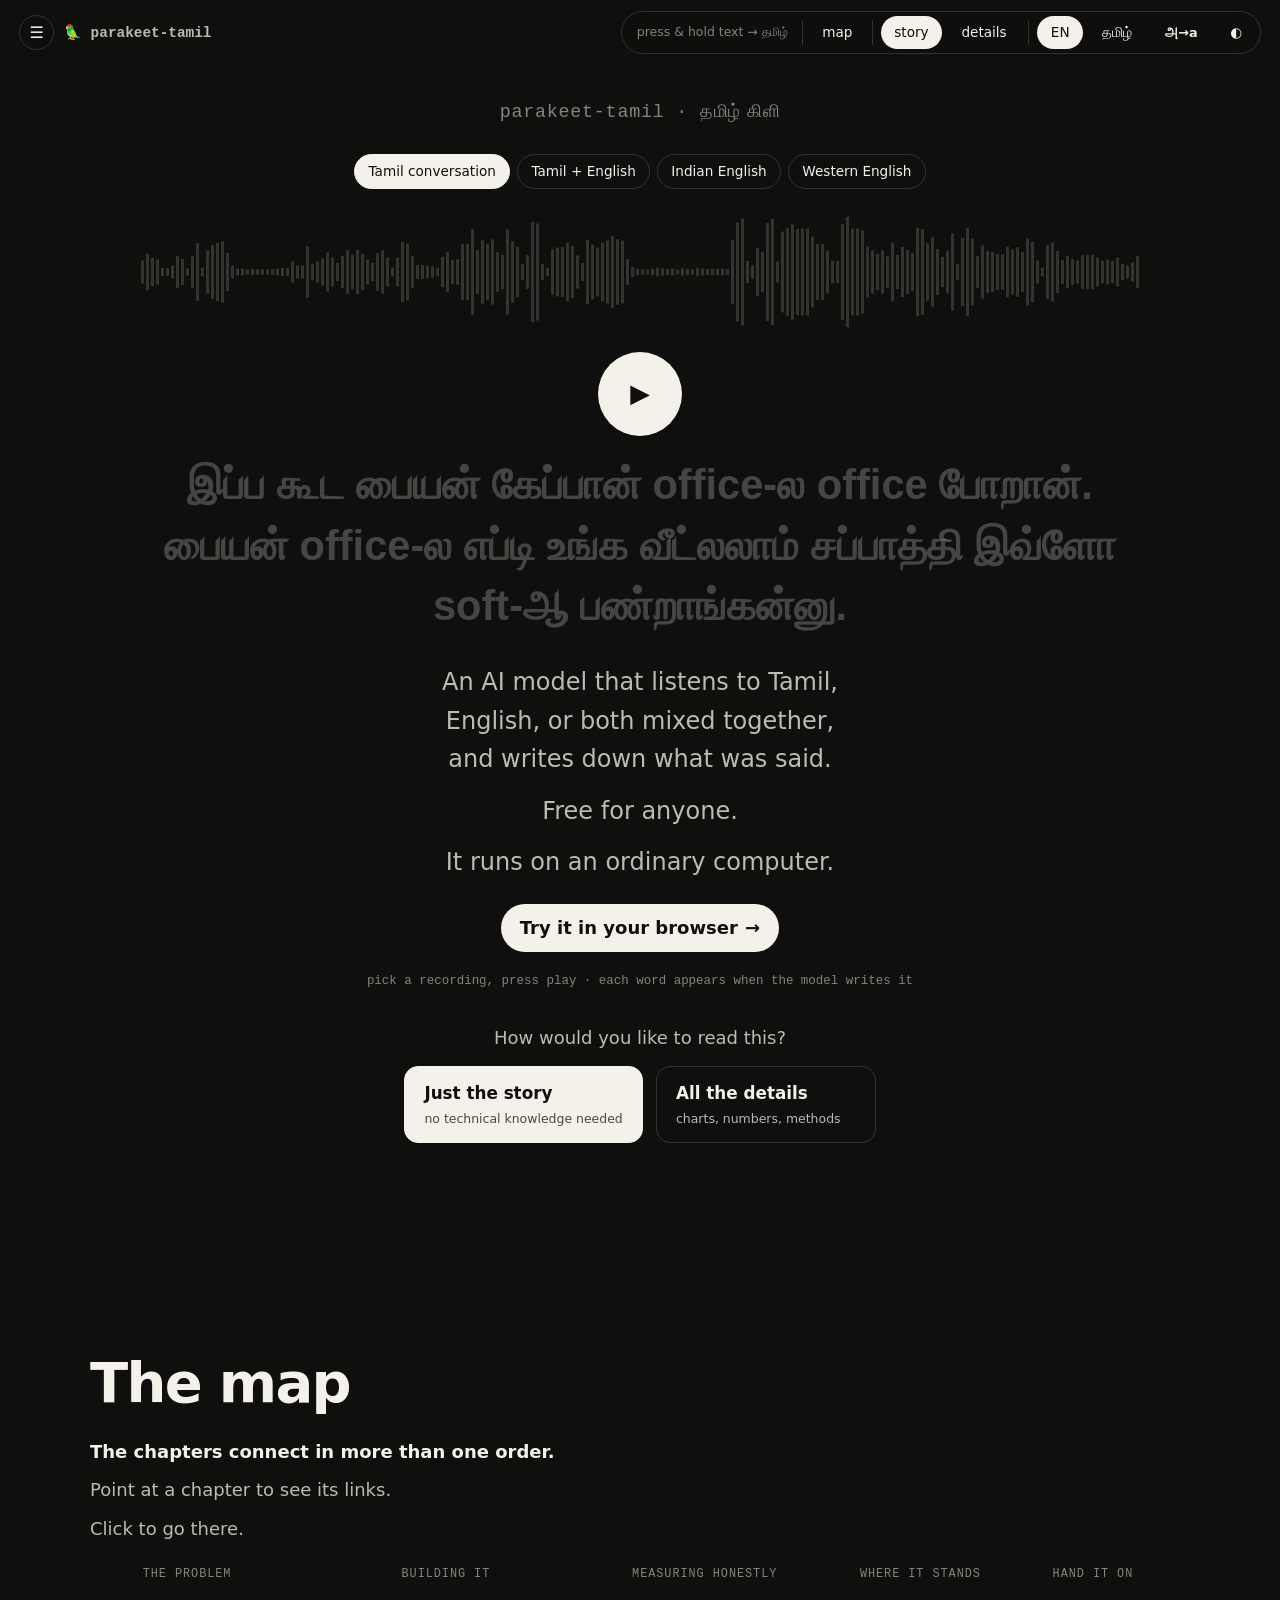
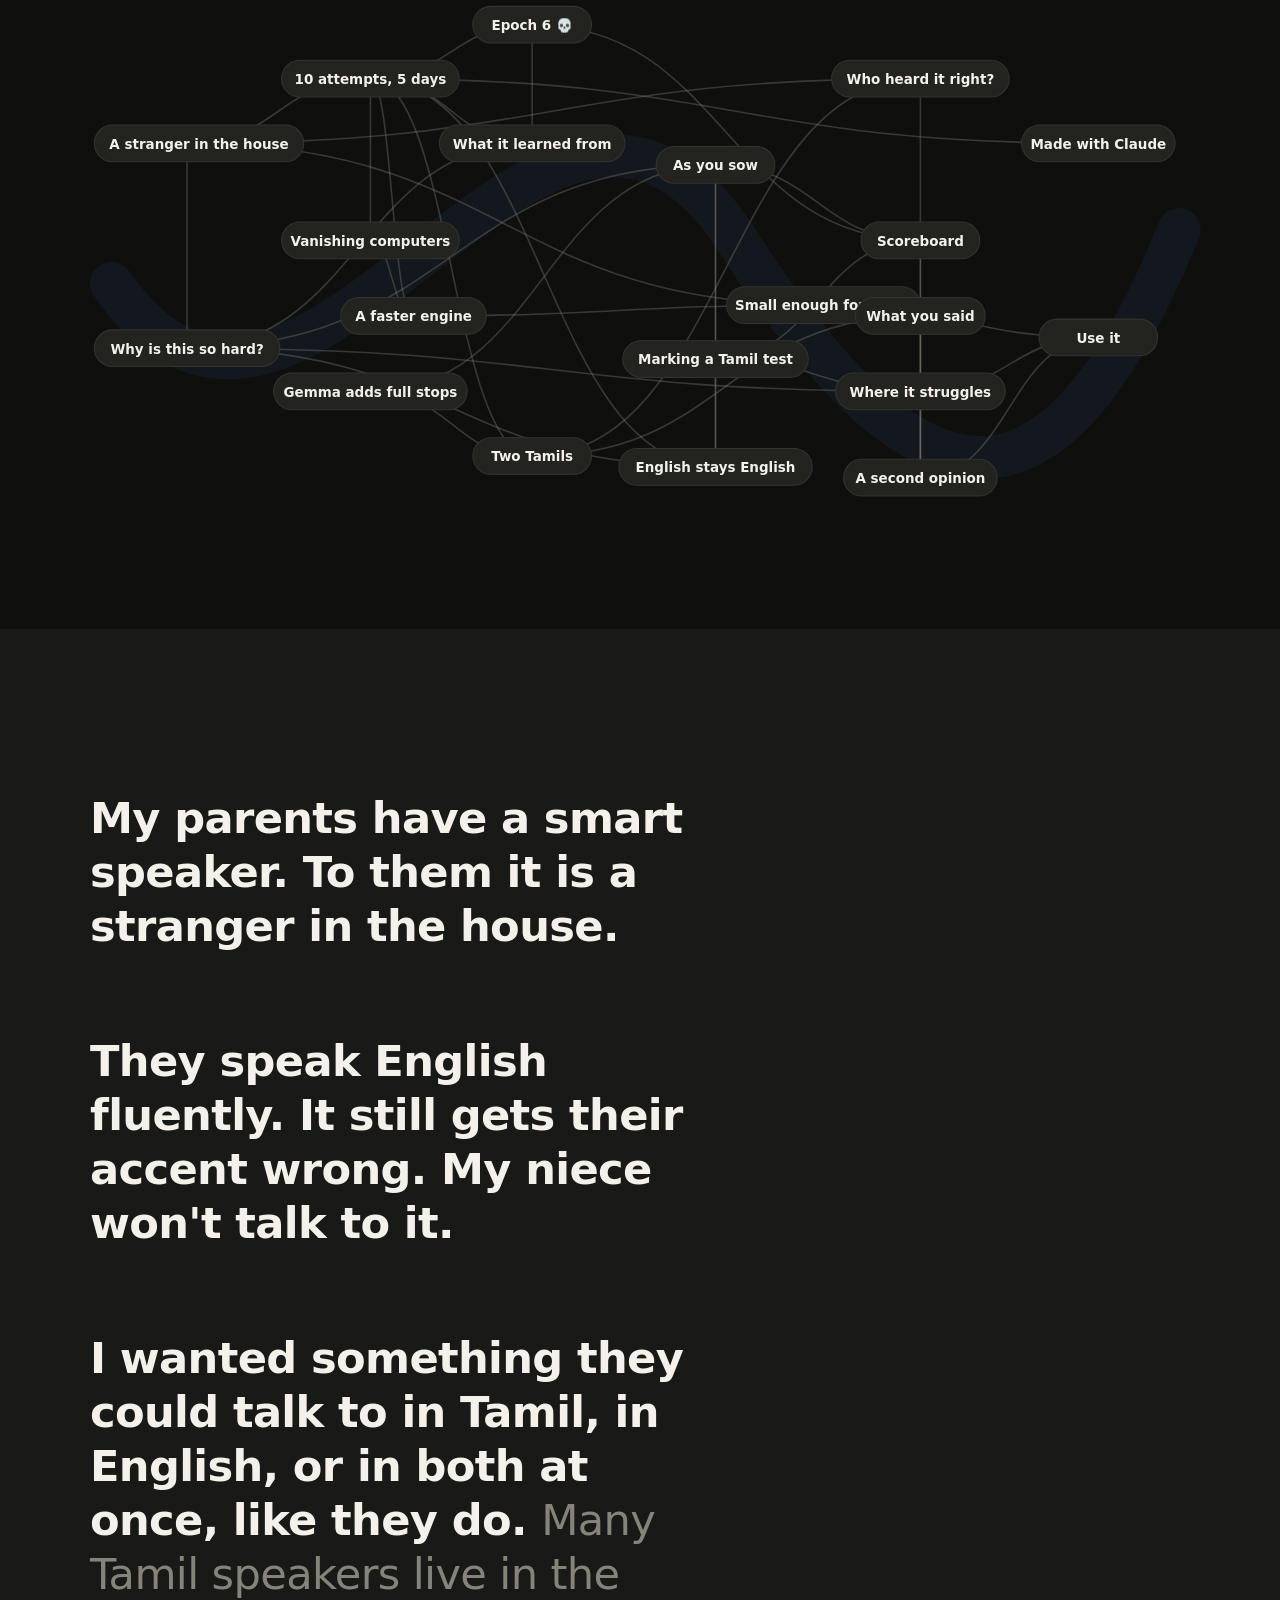
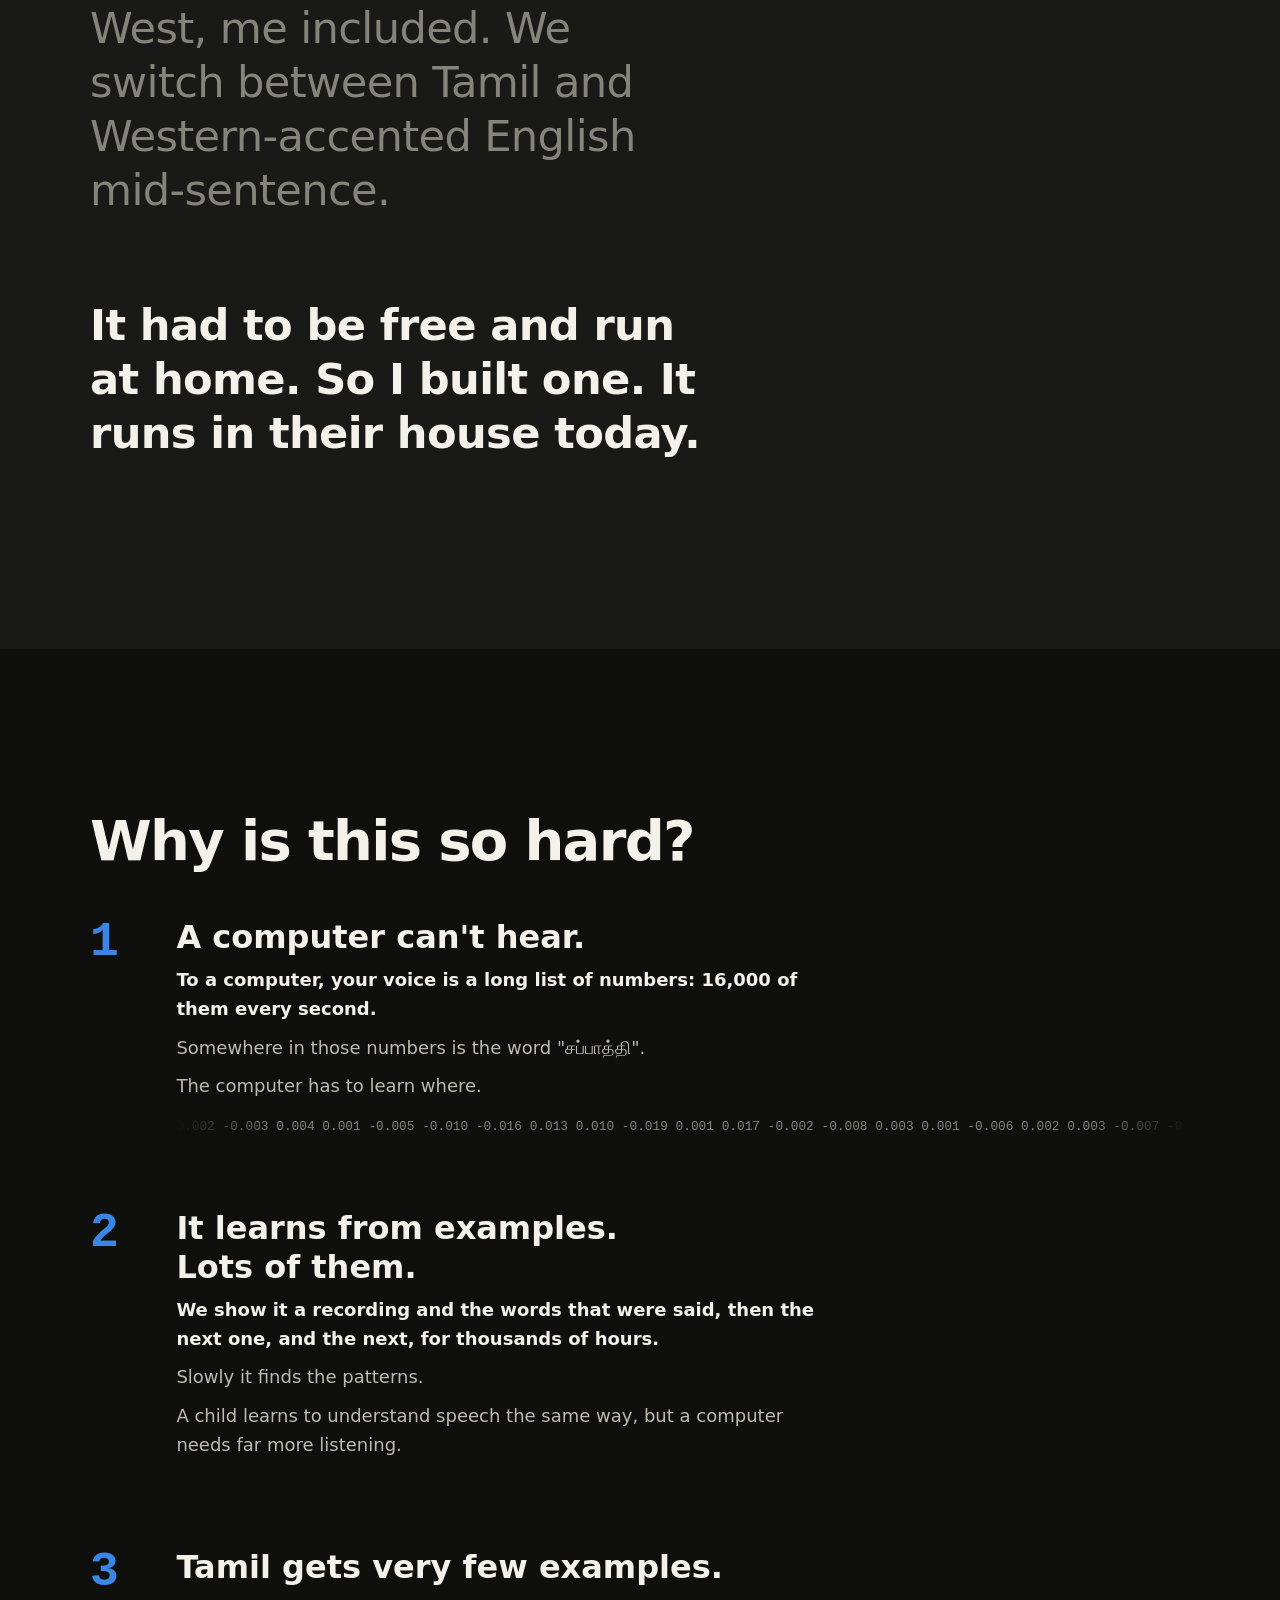
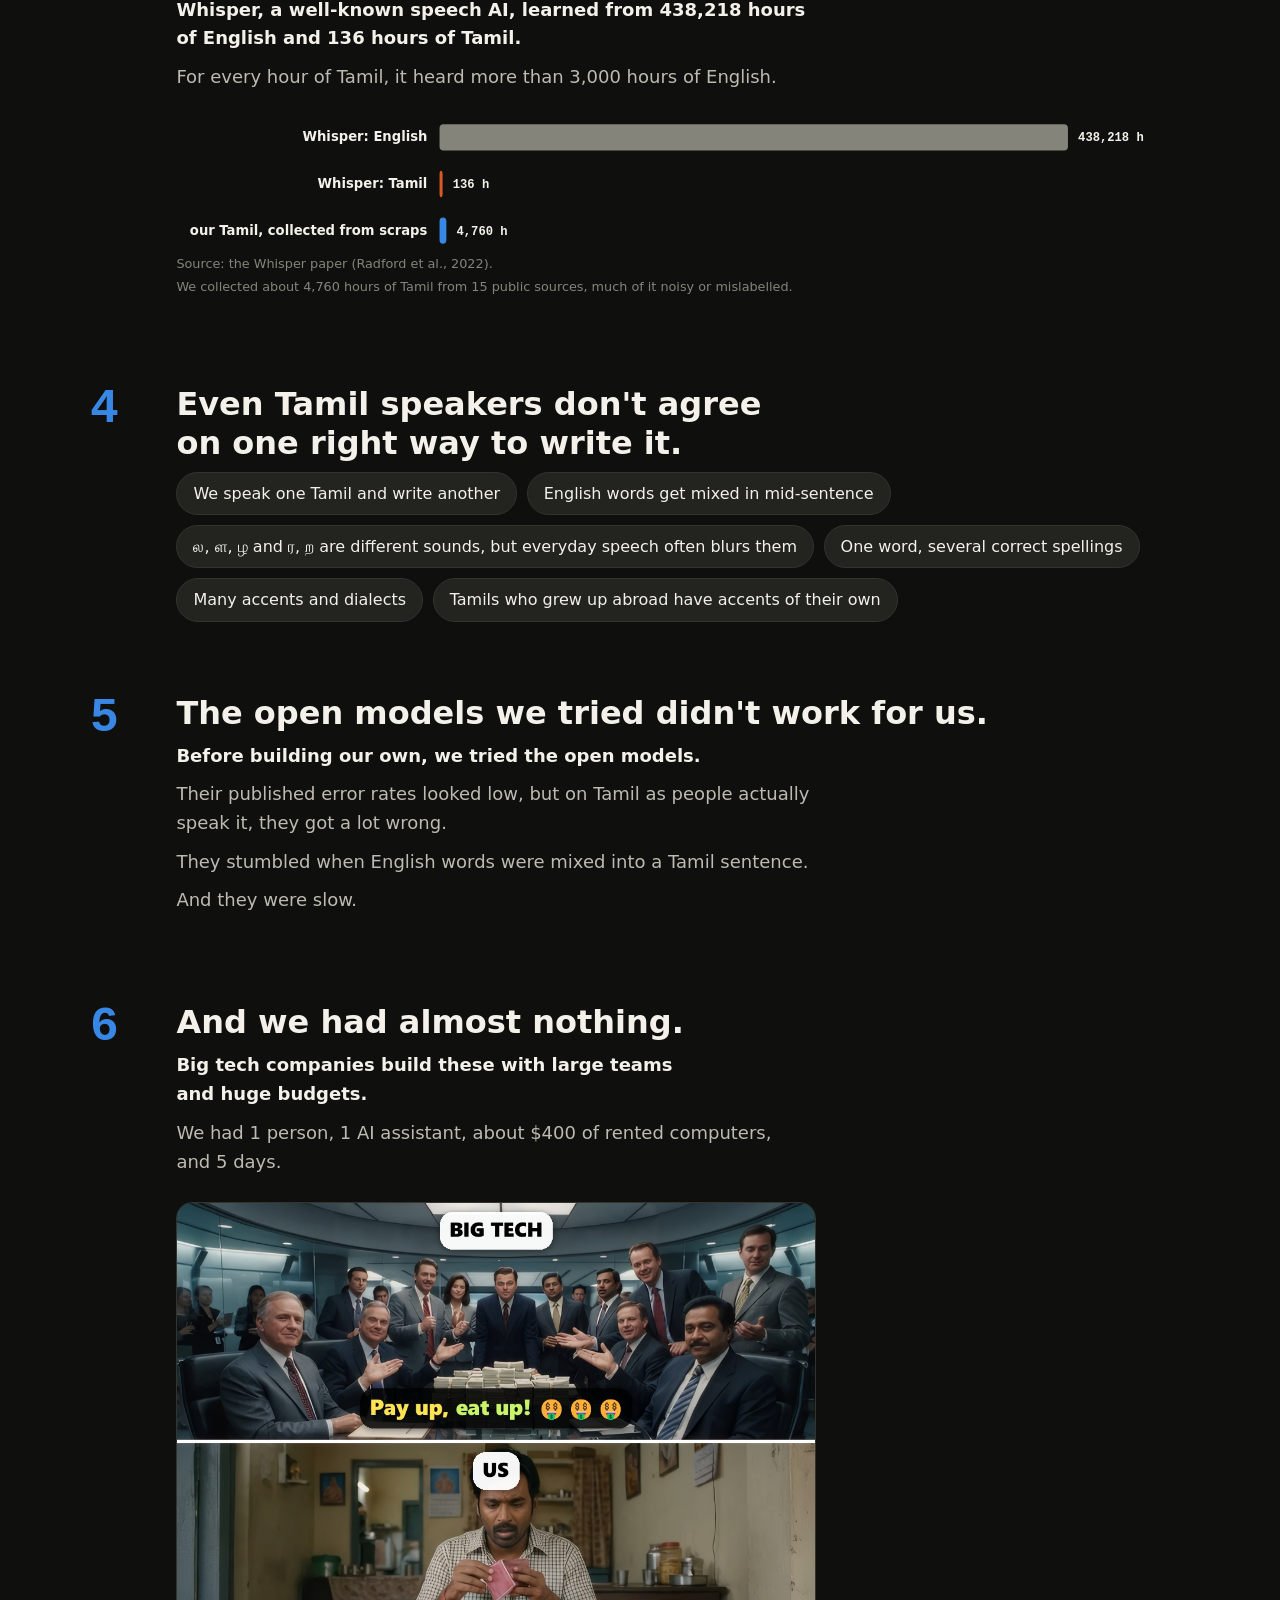
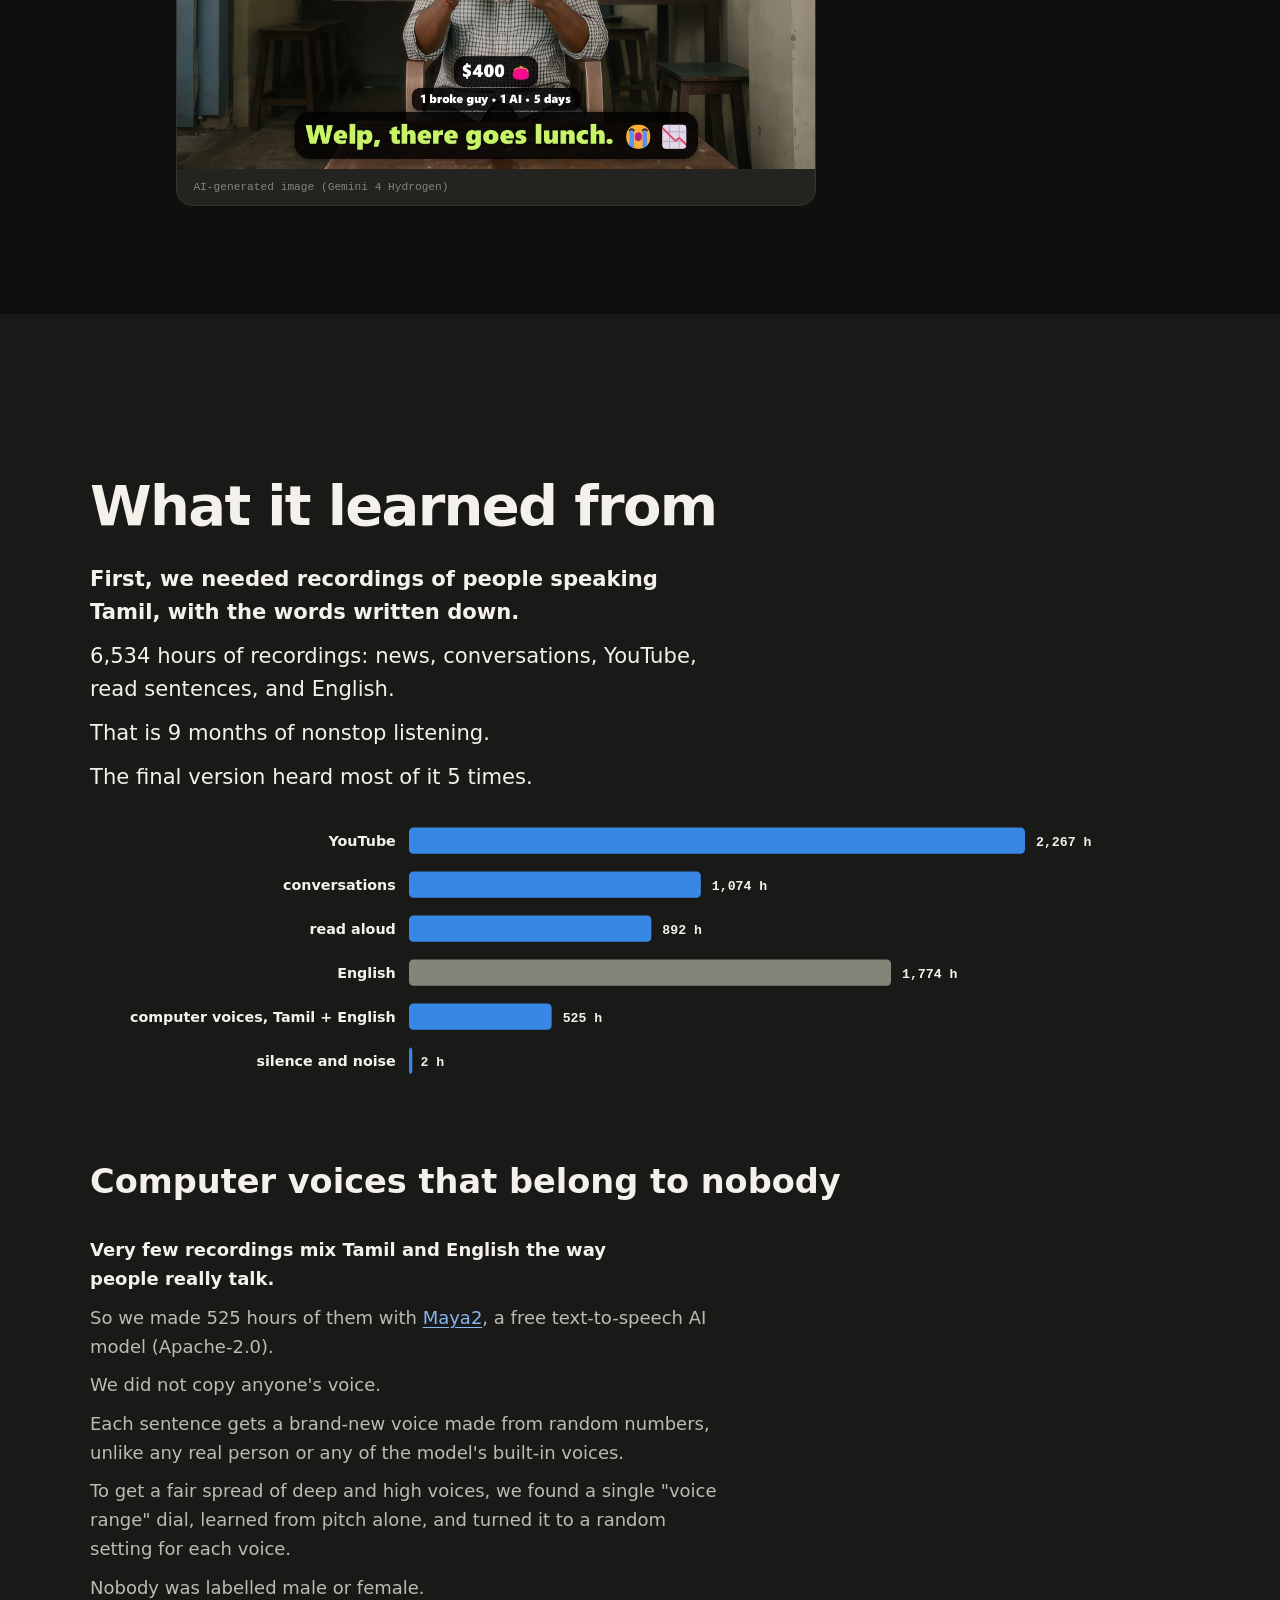
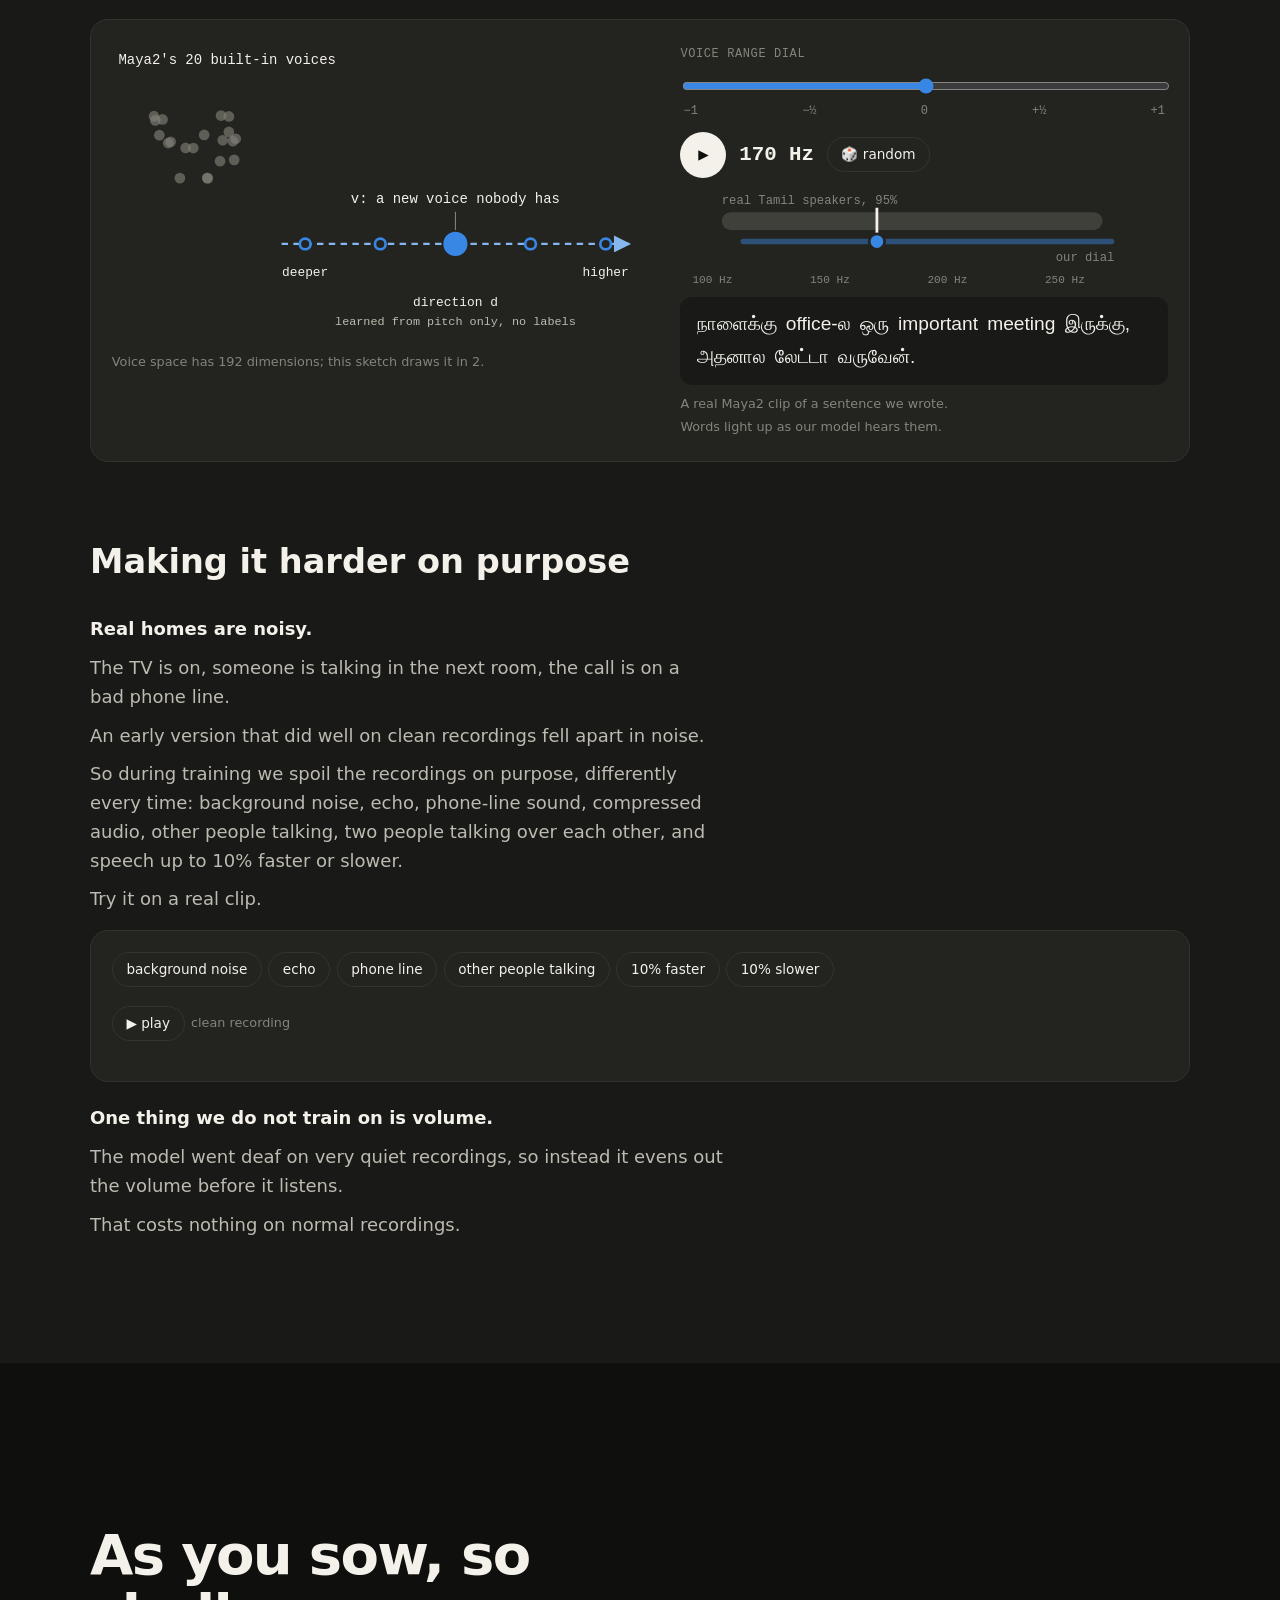
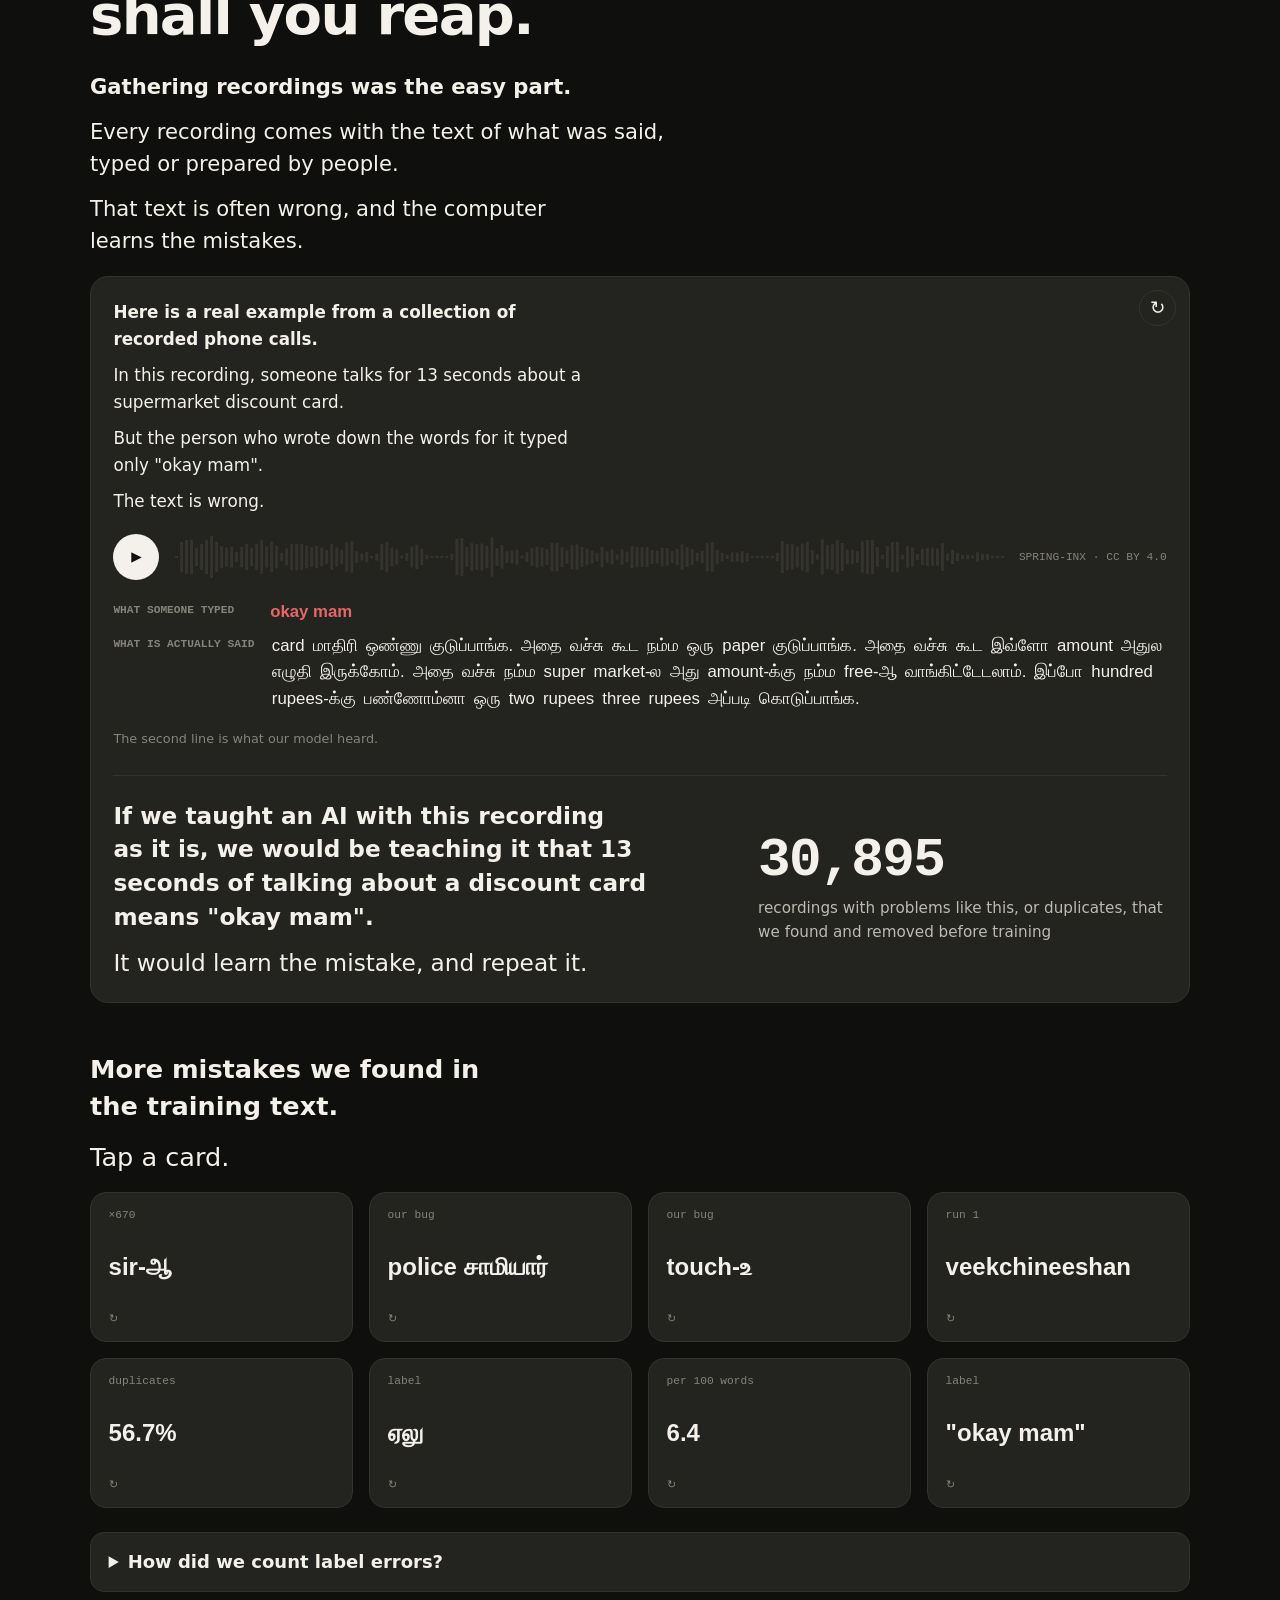
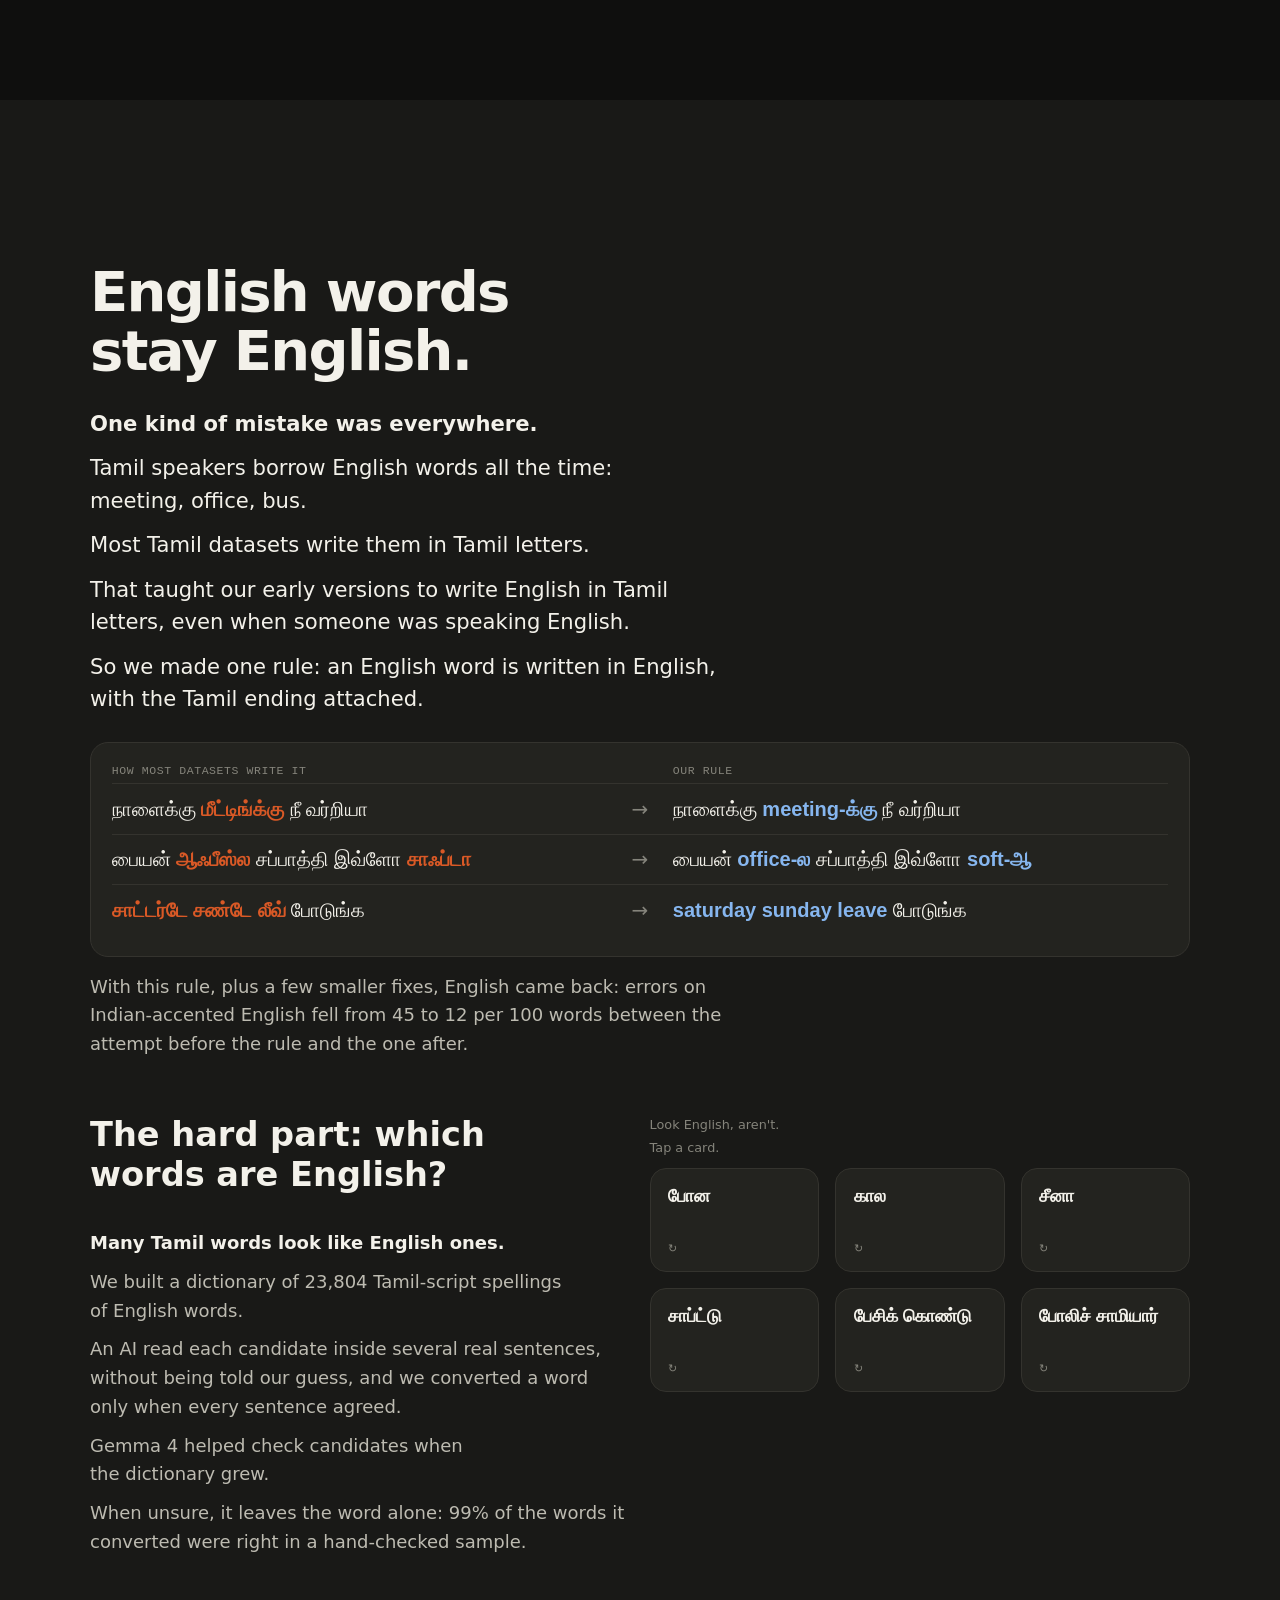
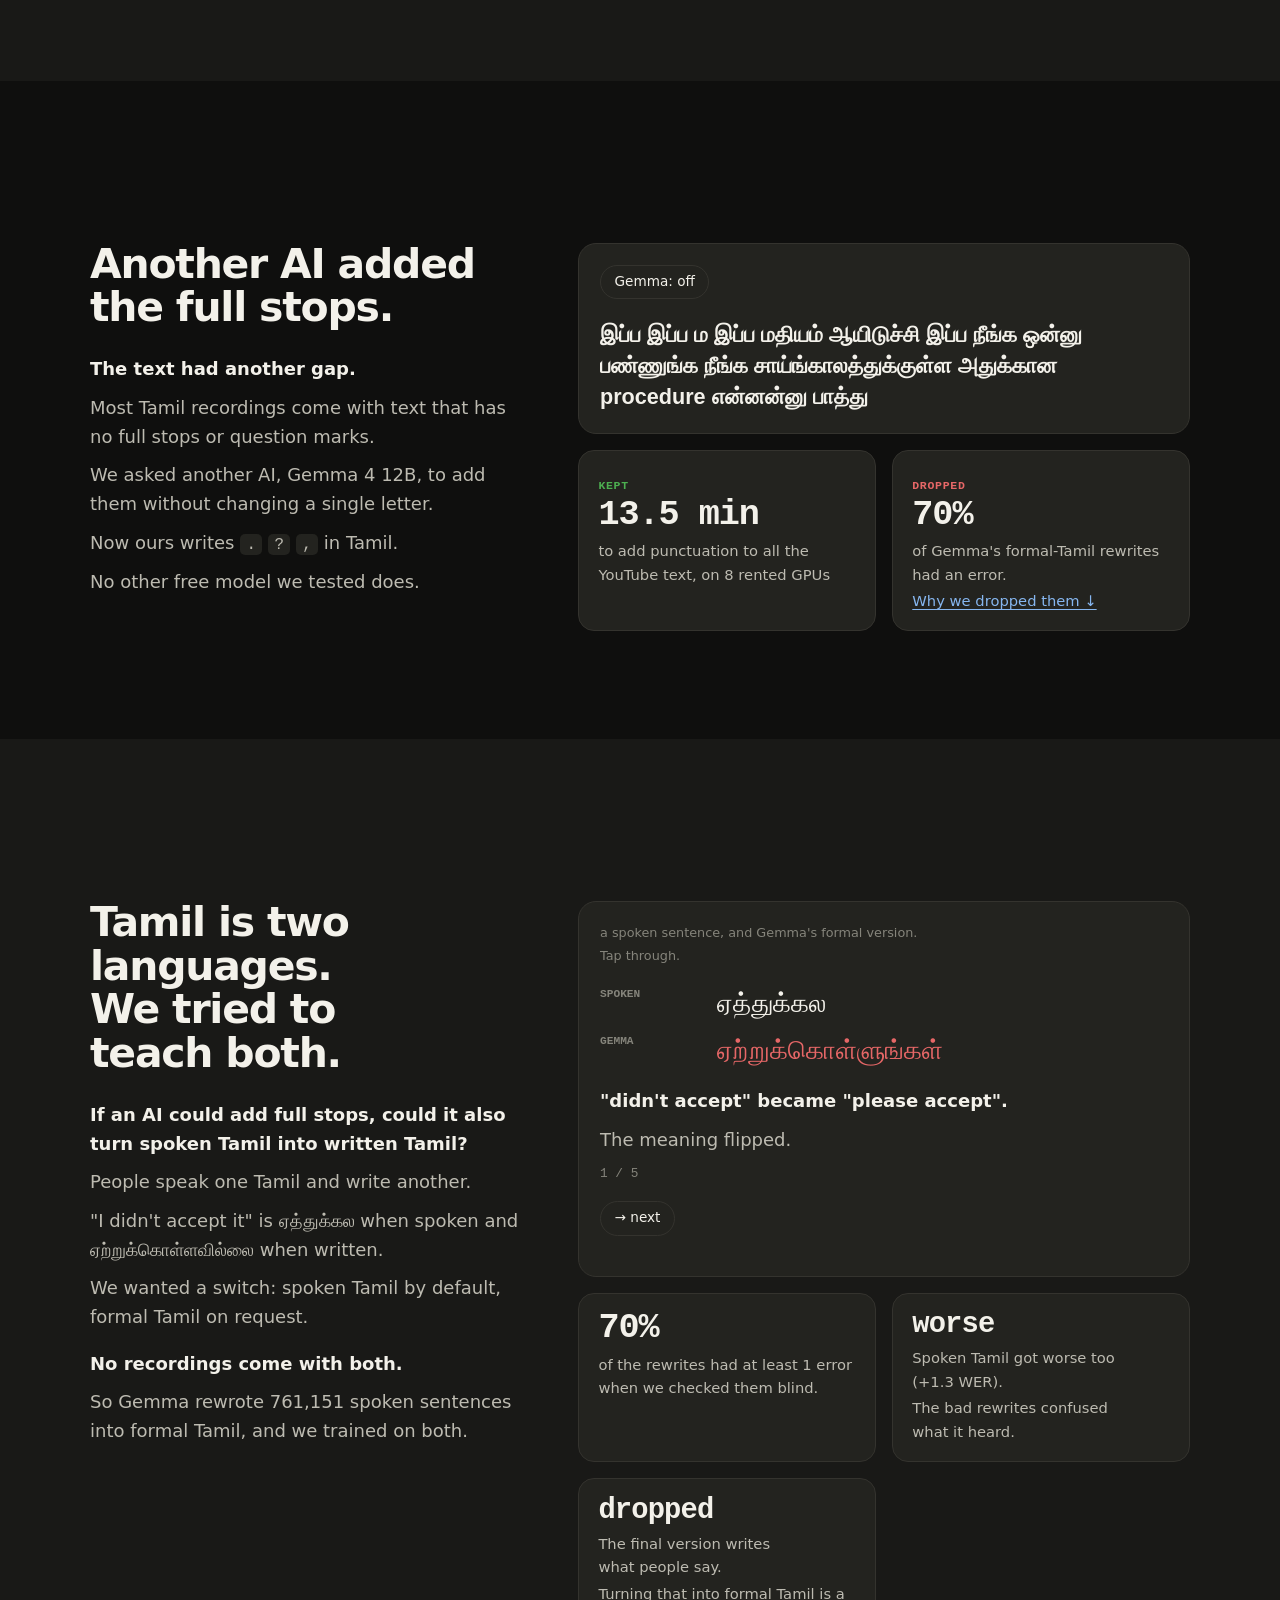
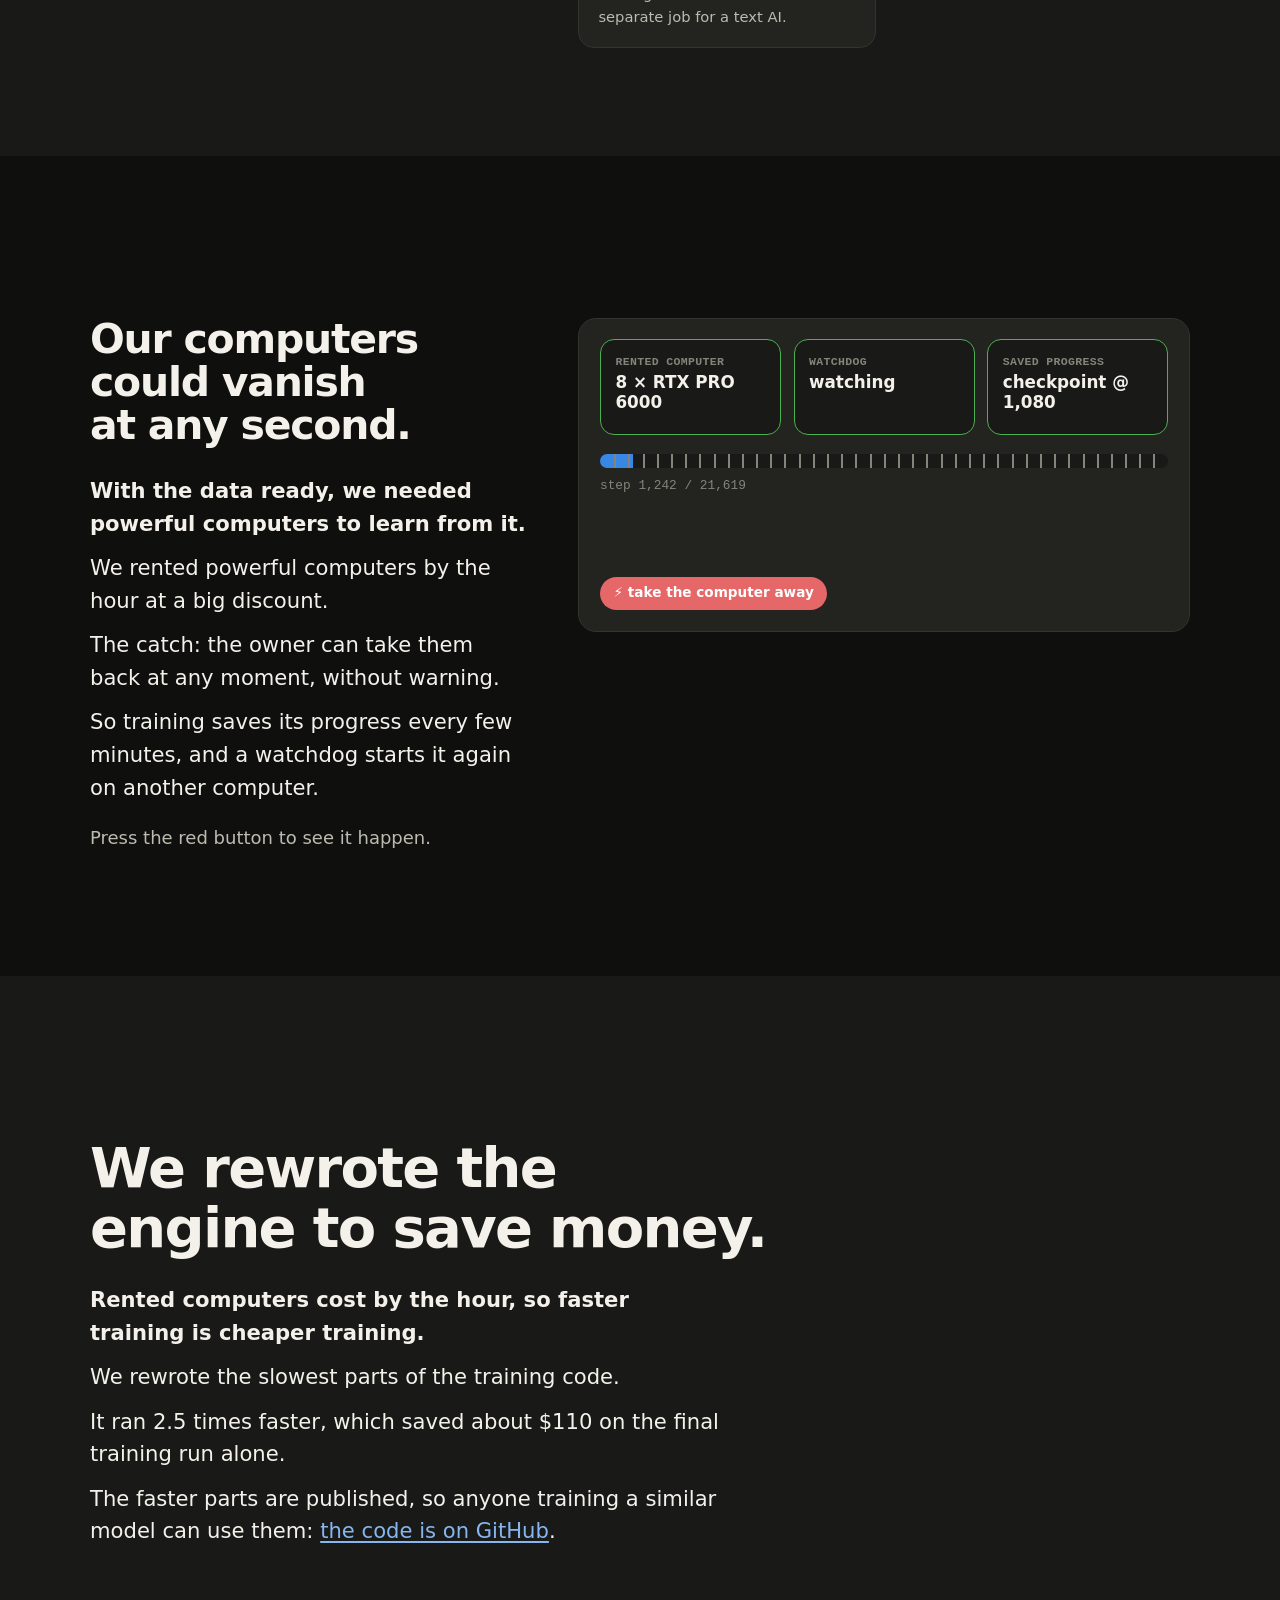
==== commit 0768934d: "'It writes what you said', redesigned with real recordings; word-timestamp accuracy; tagline - Chapt" ====
--- a/docs/index.html
+++ b/docs/index.html
@@ -25,7 +25,7 @@
 <meta name="twitter:image" content="https://shrirajh.github.io/parakeet-tamil-kili/img/og.png">
 <meta name="twitter:image:alt" content="parakeet-tamil · தமிழ் கிளி: 34.05 WER on conversational Tamil, 28 times faster than real time on 8 CPU threads, 0.6 billion parameters, CC BY-SA 4.0.">
 <script type="application/ld+json">{"@context": "https://schema.org", "@graph": [{"@type": "TechArticle", "headline": "parakeet-tamil · தமிழ் கிளி", "description": "Free speech recognition for Tamil, English and both mixed, small enough to run on an ordinary computer. An interactive write-up, in English and Tamil, of how it was built in 5 days for about $400.", "url": "https://shrirajh.github.io/parakeet-tamil-kili/", "inLanguage": ["en", "ta"], "image": "https://shrirajh.github.io/parakeet-tamil-kili/img/og.png", "author": {"@type": "Person", "name": "shrirajh", "url": "https://github.com/shrirajh"}, "datePublished": "2026-11-14", "about": "Tamil and English automatic speech recognition"}, {"@type": "SoftwareSourceCode", "name": "parakeet-tamil-kili", "codeRepository": "https://github.com/shrirajh/parakeet-tamil-kili", "programmingLanguage": "Python", "license": "https://www.apache.org/licenses/LICENSE-2.0"}, {"@type": "SoftwareApplication", "name": "parakeet-tamil-kili", "applicationCategory": "Speech recognition", "operatingSystem": "Linux, Windows, macOS, web browser", "url": "https://huggingface.co/shrirajh/parakeet-tamil-kili", "license": "https://creativecommons.org/licenses/by-sa/4.0/", "offers": {"@type": "Offer", "price": "0", "priceCurrency": "USD"}}]}</script>
-<link rel="stylesheet" href="assets/style.css?v=45">
+<link rel="stylesheet" href="assets/style.css?v=47">
 <link rel="icon" href="data:image/svg+xml,<svg xmlns='http://www.w3.org/2000/svg' viewBox='0 0 100 100'><text y='.9em' font-size='90'>🦜</text></svg>">
 <script>(function(){var d=document.documentElement,t=localStorage.getItem("theme"),l=localStorage.getItem("lang"),p=localStorage.getItem("depth");if(t)d.dataset.theme=t;if(l)d.lang=l;if(p)d.dataset.depth=p;})();</script>
 </head>
@@ -457,10 +457,10 @@
     <h2 class="reveal" data-l="en">10 attempts in 5 days. English nearly died twice.</h2>
     <h2 class="reveal" data-l="ta">5 நாட்களில் 10 முயற்சிகள். இரண்டு முறை ஆங்கிலம் கிட்டத்தட்ட மறந்தே போனது.</h2>
     <p class="reveal" data-l="en">Then we trained, checked, fixed something, and trained again. We started from NVIDIA's <a href="https://huggingface.co/nvidia/parakeet-tdt-0.6b-v3">parakeet-tdt-0.6b-v3</a>, an open speech recognition model that already understood English and 24 other European languages, and taught it Tamil. It is among the fastest and most accurate open models of its kind: on Hugging Face's <a href="https://huggingface.co/spaces/hf-audio/open_asr_leaderboard">Open ASR Leaderboard</a> it averages 6.3% WER on English while transcribing over 3,000 times faster than real time on a GPU.</p>
-    <p class="reveal" data-l="en"><b>Why this model?</b> It listens the way a typist does: it moves through the recording a sliver at a time, and at each sliver decides whether to write something. That pushes it to write what is said, as it is said: how a word was pronounced, an "um", a repeated word, a "ஆமா" from the person listening. Models that take in the whole recording first and then write, like Whisper or the large AI models, are freer to write what the speaker meant instead. Tamil is spoken one way and written another, and we wanted the first kind. It also gives the time of every word, and it runs on a CPU.</p>
+    <p class="reveal" data-l="en"><b>Why this model?</b> It listens the way a typist does: it moves through the recording a sliver at a time, and at each sliver decides whether to write something. That pushes it to write what is said, as it is said: how a word was pronounced, an "um", a repeated word, a "ஆமா" from the person listening. Models that take in the whole recording first and then write, like Whisper or the large AI models, are freer to write what the speaker meant instead. Tamil is spoken one way and written another, and we wanted the first kind. It also gives the time of every word, and it runs on a CPU. <button class="techbtn" data-dialog="tech-why">How it works, technically</button></p>
     <p class="reveal" data-l="en">Learning Tamil made it forget English. The chart shows how many English words in 100 it got wrong after each attempt. Above the red line, we threw that attempt away.</p>
     <p class="reveal" data-l="ta">பிறகு பயிற்சி கொடுத்தோம், சோதித்தோம், ஏதாவது ஒன்றைத் திருத்தினோம், மீண்டும் பயிற்சி கொடுத்தோம். NVIDIA வெளியிட்ட <a href="https://huggingface.co/nvidia/parakeet-tdt-0.6b-v3">parakeet-tdt-0.6b-v3</a> என்ற திறந்த பேச்சு அறிதல் மாதிரியிலிருந்து தொடங்கினோம். ஆங்கிலமும் வேறு 24 ஐரோப்பிய மொழிகளும் அதற்கு ஏற்கெனவே புரியும்; அதற்குத் தமிழ் கற்றுக்கொடுத்தோம். இந்த வகையில் உள்ள திறந்த மாதிரிகளில் வேகத்திலும் துல்லியத்திலும் முன்னணியில் இருப்பது அது: Hugging Face-இன் <a href="https://huggingface.co/spaces/hf-audio/open_asr_leaderboard">Open ASR Leaderboard</a>-இல், ஆங்கிலத்தில் சராசரியாக 6.3% WER; GPU-வில் பதிவின் நீளத்தைவிட 3,000 மடங்குக்கும் மேல் வேகமாக எழுதுகிறது.</p>
-    <p class="reveal" data-l="ta"><b>ஏன் இந்த மாதிரி?</b> ஒரு தட்டச்சர் கேட்டுக் கேட்டு எழுதுவது போலவே இது கேட்கிறது: பதிவை ஒவ்வொரு சிறு துண்டாகக் கடந்து செல்கிறது; ஒவ்வொரு துண்டிலும் ஏதாவது எழுத வேண்டுமா என்று முடிவு செய்கிறது. அதனால், சொன்னதைச் சொன்னபடியே எழுதும்படி அது தூண்டப்படுகிறது: ஒரு சொல் எப்படி உச்சரிக்கப்பட்டது, ஒரு "ம்ம்", திரும்பச் சொன்ன ஒரு சொல், கேட்பவர் சொல்லும் ஒரு "ஆமா". முழுப் பதிவையும் முதலில் உள்வாங்கிவிட்டுப் பிறகு எழுதும் மாதிரிகள் (Whisper, பெரிய AI மாதிரிகள் போன்றவை), பேசியவர் சொல்ல நினைத்ததை எழுதிவிட அதிக இடம் உள்ளவை. தமிழைப் பேசுவது ஒரு விதம், எழுதுவது இன்னொரு விதம்; எங்களுக்கு முதல் வகைதான் வேண்டியிருந்தது. ஒவ்வொரு சொல்லும் எப்போது சொல்லப்பட்டது என்ற நேரத்தையும் இது தருகிறது; CPU-விலும் இயங்குகிறது.</p>
+    <p class="reveal" data-l="ta"><b>ஏன் இந்த மாதிரி?</b> ஒரு தட்டச்சர் கேட்டுக் கேட்டு எழுதுவது போலவே இது கேட்கிறது: பதிவை ஒவ்வொரு சிறு துண்டாகக் கடந்து செல்கிறது; ஒவ்வொரு துண்டிலும் ஏதாவது எழுத வேண்டுமா என்று முடிவு செய்கிறது. அதனால், சொன்னதைச் சொன்னபடியே எழுதும்படி அது தூண்டப்படுகிறது: ஒரு சொல் எப்படி உச்சரிக்கப்பட்டது, ஒரு "ம்ம்", திரும்பச் சொன்ன ஒரு சொல், கேட்பவர் சொல்லும் ஒரு "ஆமா". முழுப் பதிவையும் முதலில் உள்வாங்கிவிட்டுப் பிறகு எழுதும் மாதிரிகள் (Whisper, பெரிய AI மாதிரிகள் போன்றவை), பேசியவர் சொல்ல நினைத்ததை எழுதிவிட அதிக இடம் உள்ளவை. தமிழைப் பேசுவது ஒரு விதம், எழுதுவது இன்னொரு விதம்; எங்களுக்கு முதல் வகைதான் வேண்டியிருந்தது. ஒவ்வொரு சொல்லும் எப்போது சொல்லப்பட்டது என்ற நேரத்தையும் இது தருகிறது; CPU-விலும் இயங்குகிறது. <button class="techbtn" data-dialog="tech-why">தொழில்நுட்ப ரீதியாக இது எப்படி வேலை செய்கிறது</button></p>
     <p class="reveal" data-l="ta">தமிழைக் கற்றுக்கொண்டதும், அது ஆங்கிலத்தை மறந்துபோனது. ஒவ்வொரு முயற்சிக்குப் பிறகும், 100 ஆங்கிலச் சொற்களில் எத்தனையை அது தவறாக எழுதியது என்பதைக் கீழே உள்ள விளக்கப்படம் காட்டுகிறது. சிவப்புக் கோட்டுக்கு மேலே போன முயற்சிகளைத் தூக்கி எறிந்தோம்.</p>
     <div data-d="d" class="reveal" style="margin-top:1.6rem">
       <h3 data-l="en">Giving it Tamil letters</h3><h3 data-l="ta">தமிழ் எழுத்துகளைக் கொடுத்தல்</h3>
@@ -579,6 +579,8 @@
       <h3 data-l="en">Every open model we scored, on the same clips</h3><h3 data-l="ta">நாங்கள் மதிப்பிட்ட எல்லாக் கட்டற்ற மாதிரிகளும், அதே ஒலிக்கோப்புகளில்</h3>
       <div class="tablewrap" id="open-table"></div>
       <p class="small" data-l="en">Parameters are counted from each model's published weights. <a href="https://huggingface.co/Prahaladha/hima-asr">Hima-ASR</a> and <a href="https://huggingface.co/nvidia/NVIDIA-Nemotron-3.5-Transcribe-30B-A4B">Nemotron 3.5 Transcribe</a> were added in November 2026, run with their own code at fixed versions: Hima-ASR told the language, Nemotron with the prompts from its own model card. Nemotron's training data includes Common Voice and FLEURS, so its scores on those tests (marked *) may include recordings it has already heard; they are not counted as best. Its OpenSLR-65 score is also unusually low. Hima-ASR's model card does not say what it was trained on.</p>
+      <p class="small" data-l="en">Word timestamps were tested on 120 recordings, each made of 3 real Tamil clips joined by a second of silence. "Within 0.2 s" compares the start of every correctly heard word with an independent forced aligner (Meta's MMS); "in silence" is the share of words placed inside the added silence. Nemotron's are precise when its aligner works, but in 66 of 94 recordings the words were misplaced by more than half a second. IndicWhisper's are tight inside speech but half a second off where speech starts and stops.</p>
+      <p class="small" data-l="ta">சொல் நேரங்களை 120 பதிவுகளில் சோதித்தோம்; ஒவ்வொன்றும் 3 உண்மையான தமிழ்ப் பதிவுகளை ஒரு வினாடி அமைதியால் இணைத்தது. "0.2 வினாடிக்குள்" என்பது, சரியாகக் கேட்ட ஒவ்வொரு சொல்லின் தொடக்க நேரத்தையும் ஒரு தனிப்பட்ட forced aligner (Meta MMS) உடன் ஒப்பிடுகிறது; "அமைதியில்" என்பது, சேர்த்த அமைதிக்குள் வைக்கப்பட்ட சொற்களின் பங்கு. Nemotron-இன் நேரங்கள், அதன் aligner வேலை செய்யும்போது துல்லியமானவை; ஆனால் 94-இல் 66 பதிவுகளில் சொற்கள் அரை வினாடிக்கும் மேல் இடம் மாறி வைக்கப்பட்டன. IndicWhisper-இன் நேரங்கள் பேச்சுக்குள் நெருக்கமானவை; ஆனால் பேச்சு தொடங்கும், முடியும் இடங்களில் அரை வினாடி தவறுகின்றன.</p>
       <p class="small" data-l="ta">அளவுருக்கள், ஒவ்வொரு மாதிரியும் வெளியிட்ட எடைகளிலிருந்து எண்ணப்பட்டவை. <a href="https://huggingface.co/Prahaladha/hima-asr">Hima-ASR</a>, <a href="https://huggingface.co/nvidia/NVIDIA-Nemotron-3.5-Transcribe-30B-A4B">Nemotron 3.5 Transcribe</a> இரண்டையும் 2026 நவம்பரில் சேர்த்தோம்; அவற்றின் சொந்த நிரலின் குறிப்பிட்ட பதிப்புகளைக் கொண்டே இயக்கினோம். Hima-ASR-க்கு மொழியைச் சொன்னோம்; Nemotron-க்கு அதன் சொந்த மாதிரி அட்டையில் உள்ள கட்டளைகளைப் பயன்படுத்தினோம். Nemotron-இன் பயிற்சித் தரவில் Common Voice, FLEURS இரண்டும் உள்ளன. அதனால் அந்தத் தேர்வுகளில் அதன் மதிப்பெண்கள் (* குறியிட்டவை), அது முன்பே கேட்ட பதிவுகளையும் உள்ளடக்கியிருக்கலாம்; அவற்றைச் சிறந்தவையாகக் கணக்கிடவில்லை. அதன் OpenSLR-65 மதிப்பெண்ணும் வழக்கத்துக்கு மாறாகக் குறைவு. Hima-ASR எதை வைத்துப் பயிற்றுவிக்கப்பட்டது என்று அதன் மாதிரி அட்டை சொல்லவில்லை.</p>
       <p class="small" data-l="en">Long recordings (20 recordings of 2 to 5 minutes, cut into pieces of up to 30 seconds), PER: ours 7.39, indic-transcribe-core 7.67, Hima-ASR 7.55, Nemotron 15.43. Given whole recordings instead, Nemotron wrote 8 of the 20 in romanised Tamil.</p>
       <p class="small" data-l="ta">நீண்ட பதிவுகள் (2 முதல் 5 நிமிடம் வரையிலான 20 பதிவுகள், 30 வினாடிக்கு மிகாத துண்டுகளாக்கப்பட்டவை), PER: எங்களுடையது 7.39, indic-transcribe-core 7.67, Hima-ASR 7.55, Nemotron 15.43. முழுப் பதிவுகளாகக் கொடுத்தபோது, 20-இல் 8 பதிவுகளை Nemotron ஆங்கில எழுத்துகளில் தமிழாக எழுதியது.</p>
@@ -592,14 +594,59 @@
 <section class="chapter" id="verbatim">
   <div class="inner">
     <h2 class="reveal" data-l="en">It writes what you said. Tidying it up is a separate job.</h2>
-    <h2 class="reveal" data-l="ta">நீங்கள் சொன்னதையே எழுதுகிறது. அதைச் சீர்ப்படுத்துவது தனி வேலை.</h2>
-    <p class="plain reveal" data-l="en">Most Tamil speech models quietly rewrite what you say. Someone says நாங்க, and they write நாங்கள். Someone says இல்ல, and they write இல்லை. We counted this in 2,000 everyday recordings. The 3 strongest other models changed spoken words into written Tamil about half the time. Ours did it 0 times in 976.</p>
-    <p class="plain reveal" data-l="ta">பெரும்பாலான தமிழ்ப் பேச்சு மாதிரிகள், நீங்கள் சொல்வதை அமைதியாக மாற்றி எழுதிவிடுகின்றன. ஒருவர் "நாங்க" என்கிறார்; அவை "நாங்கள்" என்று எழுதுகின்றன. ஒருவர் "இல்ல" என்கிறார்; அவை "இல்லை" என்று எழுதுகின்றன. 2,000 அன்றாடப் பதிவுகளில் இதை எண்ணிப் பார்த்தோம். மற்ற மாதிரிகளில் மிக வலுவான 3, பேச்சுச் சொற்களை ஏறக்குறைய பாதி நேரம் எழுத்துத் தமிழாக மாற்றின. எங்களுடையது, 976 இடங்களில் ஒருமுறைகூட மாற்றவில்லை.</p>
-    <p class="plain reveal" data-l="en">That is a choice, and for a speech model it is the wrong one. Once a transcript has been tidied, what was actually said is gone: how someone spoke, the ஆமா, the repeated word, the ம்ம் while they think. A transcript that keeps all of it can be tidied afterwards by a text AI, which is very good at exactly that. It cannot work the other way round.</p>
-    <p class="plain reveal" data-l="ta">இது ஒரு தேர்வு; பேச்சு அறிதல் மாதிரிக்கு அது தவறான தேர்வு. ஒருமுறை சீர்ப்படுத்தி எழுதிவிட்டால், உண்மையில் சொன்னது போய்விடும்: ஒருவர் பேசிய விதம், ஒரு "ஆமா", திரும்பச் சொன்ன சொல், யோசிக்கும்போது வரும் "ம்ம்". இவை அனைத்தையும் வைத்திருக்கும் எழுத்துப்படியை, பின்னர் ஒரு எழுத்து AI சீர்ப்படுத்தலாம்; அந்த வேலையில் அது மிகவும் திறமையானது. எதிர்த் திசையில் அது சாத்தியமே இல்லை.</p>
-    <p class="plain reveal" data-l="en">So use it for formal speech too: speeches, interviews, the news. It writes down what was said. If you then want formal written Tamil, a summary or a translation, hand its transcript to a text AI. That is the AI's job, not the ear's.</p>
-    <p class="plain reveal" data-l="ta">அதனால் முறையான பேச்சுக்கும் இதைப் பயன்படுத்துங்கள்: சொற்பொழிவுகள், நேர்காணல்கள், செய்திகள். சொன்னதை இது எழுதும். பிறகு முறையான எழுத்துத் தமிழோ, சுருக்கமோ, மொழிபெயர்ப்போ வேண்டுமென்றால், அதன் எழுத்துப்படியை ஒரு எழுத்து AI-யிடம் கொடுங்கள். அது அந்த AI-யின் வேலை; காதின் வேலை அல்ல.</p>
-    <div data-d="d" class="reveal" style="margin-top:2rem">
+    <h2 class="reveal" data-l="ta">நீங்கள் சொன்னதை மட்டும் எழுதும். அதைச் சீர்ப்படுத்துவது தனி வேலை.</h2>
+    <p class="plain reveal" data-l="en">Most Tamil speech models quietly rewrite what you say. Someone says நாங்க, and they write நாங்கள். Someone says இல்ல, and they write இல்லை. Ours writes down what was said.</p>
+    <p class="plain reveal" data-l="ta">பெரும்பாலான தமிழ்ப் பேச்சு மாதிரிகள், நீங்கள் சொல்வதை அமைதியாக மாற்றி எழுதிவிடுகின்றன. ஒருவர் "நாங்க" என்கிறார்; அவை "நாங்கள்" என்று எழுதுகின்றன. ஒருவர் "இல்ல" என்கிறார்; அவை "இல்லை" என்று எழுதுகின்றன. எங்களுடையது சொன்னதை மட்டும் எழுதும்.</p>
+    <div class="tiles vb-tiles reveal">
+      <div class="tile"><span class="k" style="color:var(--ours)"><span data-l="en">ours</span><span data-l="ta">எங்களுடையது</span></span><b class="n">0 / 976</b><p data-l="en">spoken words rewritten as written Tamil</p><p data-l="ta">எழுத்துத் தமிழாக மாற்றப்பட்ட பேச்சுச் சொற்கள்</p></div>
+      <div class="tile"><span class="k" style="color:var(--itcore)"><span data-l="en">the 3 strongest others</span><span data-l="ta">மற்ற வலுவான 3</span></span><b class="n">~520 / 976</b><p data-l="en">rewritten: about 1 in every 2</p><p data-l="ta">மாற்றப்பட்டவை: ஏறக்குறைய 2-இல் 1</p></div>
+      <div class="tile"><span class="k" style="color:var(--ours)"><span data-l="en">ours</span><span data-l="ta">எங்களுடையது</span></span><b class="n">82%</b><p data-l="en">of fillers and backchannels kept (ஆ, ம், ஆமா…), the most of any model</p><p data-l="ta">இடைச்சொற்களும் ஆமோதிப்புகளும் (ஆ, ம், ஆமா…) அப்படியே; எல்லா மாதிரிகளிலும் இதுவே அதிகம்</p></div>
+    </div>
+
+    <div class="vb reveal" id="vb-player">
+      <div class="vb-clips" role="tablist" aria-label="recordings"></div>
+      <div class="vb-card">
+        <div class="qhead"><button class="qplay" aria-pressed="false" aria-label="play">▶</button><div class="mini"><canvas></canvas></div><span class="qsrc"></span></div>
+        <div class="vb-said"><span class="vb-lab"><span data-l="en">what was said</span><span data-l="ta">சொன்னது</span></span><div class="vb-ref"></div></div>
+        <div class="vb-models" role="tablist" aria-label="models"></div>
+        <div class="vb-out"></div>
+        <div class="vb-count small"></div>
+        <div class="vb-legend small">
+          <span><span class="vb-w"><s>நீங்க</s> நீங்கள்</span> <span data-l="en">rewritten as written Tamil</span><span data-l="ta">எழுத்துத் தமிழாக மாற்றியது</span></span>
+          <span><span class="w-sub">word</span> <span data-l="en">misheard</span><span data-l="ta">தவறாகக் கேட்டது</span></span>
+          <span><span class="w-fold">ok</span> <span data-l="en">same word, other script</span><span data-l="ta">அதே சொல், வேறு எழுத்து</span></span>
+          <span><span class="vb-f">ஆ</span> <span data-l="en">filler kept</span><span data-l="ta">இடைச்சொல் அப்படியே</span></span>
+        </div>
+      </div>
+      <p class="small" data-l="en">Real recordings from the IndicVoices test set, never used in training. Press play: the words light up at the times our model gives for them.</p>
+      <p class="small" data-l="ta">IndicVoices தேர்வுத் தொகுப்பின் உண்மையான பதிவுகள்; பயிற்சியில் பயன்படுத்தப்படாதவை. இயக்கிப் பாருங்கள்: எங்கள் மாதிரி தரும் நேரங்களில் சொற்கள் ஒளிரும்.</p>
+    </div>
+
+    <p class="plain reveal" data-l="en">That rewriting is a choice, and for a speech model it is the wrong one. Once a transcript has been tidied, what was actually said is gone: how someone spoke, the ஆமா, the repeated word, the ம்ம் while they think. A transcript that keeps all of it can be tidied afterwards. It cannot work the other way round.</p>
+    <p class="plain reveal" data-l="ta">அப்படி மாற்றி எழுதுவது ஒரு தேர்வு; பேச்சு அறிதல் மாதிரிக்கு அது தவறான தேர்வு. ஒருமுறை சீர்ப்படுத்தி எழுதிவிட்டால், உண்மையில் சொன்னது போய்விடும்: ஒருவர் பேசிய விதம், ஒரு "ஆமா", திரும்பச் சொன்ன சொல், யோசிக்கும்போது வரும் "ம்ம்". இவை அனைத்தையும் வைத்திருக்கும் எழுத்துப்படியைப் பின்னர் சீர்ப்படுத்தலாம். எதிர்த் திசையில் அது சாத்தியமே இல்லை.</p>
+
+    <div class="vb reveal" id="vb-dots">
+      <div class="vb-models" role="tablist" aria-label="models"></div>
+      <div class="vb-grid" aria-hidden="true"></div>
+      <div class="vb-dotkey small"></div>
+      <p class="small" data-l="en">Every spoken form that has a separate written form (இல்ல, இருக்கு, நாங்க, நீங்க, வேணும், தெரியல…) in the 2,000 everyday recordings of the scoreboard: 976 words, one dot each.</p>
+      <p class="small" data-l="ta">மதிப்பெண் பலகையின் 2,000 அன்றாடப் பதிவுகளில், தனி எழுத்து வடிவம் உள்ள ஒவ்வொரு பேச்சுச் சொல்லும் (இல்ல, இருக்கு, நாங்க, நீங்க, வேணும், தெரியல…): 976 சொற்கள், ஒவ்வொன்றுக்கும் ஒரு புள்ளி.</p>
+    </div>
+
+    <p class="plain reveal" data-l="en">So use it for formal speech too: speeches, interviews, the news. It writes down what was said. If you then want formal written Tamil, a summary or a translation, hand its transcript to a text AI. That is the text AI's job, not the ear's.</p>
+    <p class="plain reveal" data-l="ta">அதனால் முறையான பேச்சுக்கும் இதைப் பயன்படுத்துங்கள்: சொற்பொழிவுகள், நேர்காணல்கள், செய்திகள். சொன்னதை இது எழுதும். பிறகு முறையான எழுத்துத் தமிழோ, சுருக்கமோ, மொழிபெயர்ப்போ வேண்டுமென்றால், அதன் எழுத்துப்படியை ஒரு எழுத்து AI-யிடம் கொடுங்கள். அது அந்த எழுத்து AI-யின் வேலை; காதின் வேலை அல்ல.</p>
+
+    <div class="vb-pipe reveal" id="vb-pipe">
+      <div class="vb-step"><span class="vb-lab"><span data-l="en">1 · ours: what was said</span><span data-l="ta">1 · எங்களுடையது: சொன்னது</span></span><div class="vb-p0"></div></div>
+      <div class="vb-arrow" aria-hidden="true">→</div>
+      <div class="vb-step"><span class="vb-lab"><span data-l="en">2 · text AI: formal Tamil</span><span data-l="ta">2 · எழுத்து AI: முறையான தமிழ்</span></span><div class="vb-p1"></div></div>
+      <div class="vb-arrow" aria-hidden="true">→</div>
+      <div class="vb-step"><span class="vb-lab"><span data-l="en">3 · text AI: English</span><span data-l="ta">3 · எழுத்து AI: ஆங்கிலம்</span></span><div class="vb-p2"></div></div>
+    </div>
+    <p class="small reveal" data-l="en">Steps 2 and 3: <a href="https://huggingface.co/google/gemma-4-12B-it">Gemma 4 12B</a>, the same model that punctuated our training text, given our transcript of the recording chosen above. One try, shown exactly as it came out. Even a good text AI adds and drops a little, which is why the untouched transcript is worth keeping.</p>
+    <p class="small reveal" data-l="ta">2, 3 படிகள்: <a href="https://huggingface.co/google/gemma-4-12B-it">Gemma 4 12B</a>; எங்கள் பயிற்சி உரைக்கு நிறுத்தக்குறிகள் இட்ட அதே மாதிரி. மேலே தேர்ந்தெடுத்த பதிவுக்கு எங்கள் எழுத்துப்படியை அதனிடம் கொடுத்தோம். ஒரே முயற்சி; வந்தபடியே காட்டப்படுகிறது. நல்ல எழுத்து AI-யும் சிறிது சேர்க்கும், சிறிது விடும்; அதனால்தான் மாற்றப்படாத எழுத்துப்படியை வைத்திருப்பது பயனுள்ளது.</p>
+
+    <div data-d="d" class="reveal" style="margin-top:2.4rem">
       <h3 data-l="en">What each model kept</h3><h3 data-l="ta">ஒவ்வொரு மாதிரியும் எதை அப்படியே வைத்தது</h3>
       <div class="tablewrap"><table class="dt"><thead><tr><th><span data-l="en">2,000 everyday recordings (IndicVoices)</span><span data-l="ta">2,000 அன்றாடப் பதிவுகள் (IndicVoices)</span></th><th>kili</th><th>indic-transcribe-core</th><th>Hima-ASR</th><th>Nemotron 3.5</th><th>Gemma 4 E4B</th><th>Omni 7B</th><th>IndicWhisper</th></tr></thead><tbody><tr><td><span data-l="en">spoken forms kept (இல்ல, இருக்கு, நாங்க…), %</span><span data-l="ta">பேச்சு வடிவம் அப்படியே (இல்ல, இருக்கு, நாங்க…), %</span></td><td class="best">85.1</td><td class="">24.8</td><td class="">27.9</td><td class="">23.3</td><td class="">75.6</td><td class="">57.1</td><td class="">49.1</td></tr><tr><td><span data-l="en">spoken forms rewritten as written Tamil, %</span><span data-l="ta">எழுத்துத் தமிழாக மாற்றப்பட்டவை, %</span></td><td class="best">0.0</td><td class="">53.3</td><td class="">53.9</td><td class="">53.0</td><td class="">3.0</td><td class="">7.2</td><td class="">11.7</td></tr><tr><td><span data-l="en">fillers and backchannels kept (ஆ, ம், ஆமா…), %</span><span data-l="ta">இடைச்சொல், ஆமோதிப்பு அப்படியே (ஆ, ம், ஆமா…), %</span></td><td class="best">81.9</td><td class="">74.5</td><td class="">72.0</td><td class="">68.4</td><td class="">39.5</td><td class="">16.9</td><td class="">15.2</td></tr><tr><td><span data-l="en">repeated words kept, %</span><span data-l="ta">திரும்பச் சொன்ன சொற்கள் அப்படியே, %</span></td><td class="best">60.7</td><td class="">58.7</td><td class="">56.7</td><td class="">50.4</td><td class="">38.9</td><td class="">29.0</td><td class="">25.0</td></tr><tr><td><span data-l="en">all words written exactly as said, %</span><span data-l="ta">சொன்னபடியே எழுதப்பட்ட எல்லாச் சொற்களும், %</span></td><td class="best">58.4</td><td class="">51.8</td><td class="">50.3</td><td class="">47.7</td><td class="">43.6</td><td class="">36.4</td><td class="">33.9</td></tr></tbody></table></div>
       <p class="small" data-l="en">The IndicVoices references are written as people spoke, so each reference word can be checked against each model's transcript of the same recording (the same 2,000 clips as the scoreboard). The models that do not rewrite spoken Tamil (Gemma, Omni, IndicWhisper) drop most fillers instead. indic-transcribe-core, Hima-ASR and Nemotron also agree with one another far more than with what was said: 21 to 29 words in 100 differ between them, against 51 to 56 in 100 between each of them and the reference. They converge on the same written-Tamil version of the speech.</p>
@@ -767,6 +814,27 @@
   <p data-l="en">Also built with: <a href="https://huggingface.co/nvidia/parakeet-tdt-0.6b-v3">NVIDIA parakeet-tdt-0.6b-v3</a> (CC BY 4.0, the starting point) · <a href="https://huggingface.co/maya-research/maya2-native">Maya2</a> text-to-speech (Apache-2.0) and <a href="https://huggingface.co/kyutai/mimi">Kyutai Mimi</a> (CC BY 4.0) for the synthetic voices · <a href="https://huggingface.co/datasets/vishnu-n/Tanglish-Corpus-185k">Tanglish-Corpus-185k</a> (CC BY 4.0) as text for those voices · <a href="https://huggingface.co/google/gemma-4-12B-it">Gemma 4 12B</a> (Apache-2.0) for punctuation · <a href="https://huggingface.co/google/embeddinggemma-2">EmbeddingGemma 2</a> for the meaning score · <a href="https://huggingface.co/datasets/ai4bharat/sangraha">Sangraha</a> (AI4Bharat, CC BY 4.0) for the optional language model.</p>
   <p data-l="ta">இவற்றின் உதவியுடனும் உருவாக்கப்பட்டது: <a href="https://huggingface.co/nvidia/parakeet-tdt-0.6b-v3">NVIDIA parakeet-tdt-0.6b-v3</a> (CC BY 4.0, தொடக்கப் புள்ளி) · <a href="https://huggingface.co/maya-research/maya2-native">Maya2</a> உரை-பேச்சு மென்பொருள் (Apache-2.0), <a href="https://huggingface.co/kyutai/mimi">Kyutai Mimi</a> (CC BY 4.0): கணினிக் குரல்கள் · <a href="https://huggingface.co/datasets/vishnu-n/Tanglish-Corpus-185k">Tanglish-Corpus-185k</a> (CC BY 4.0): அந்தக் குரல்களுக்கான வாக்கியங்கள் · <a href="https://huggingface.co/google/gemma-4-12B-it">Gemma 4 12B</a> (Apache-2.0): நிறுத்தக்குறிகள் · <a href="https://huggingface.co/google/embeddinggemma-2">EmbeddingGemma 2</a>: பொருள் மதிப்பெண் · <a href="https://huggingface.co/datasets/ai4bharat/sangraha">Sangraha</a> (AI4Bharat, CC BY 4.0): விருப்பத்தேர்வு மொழி மாதிரி.</p>
 </footer>
-<script src="assets/app.js?v=66"></script>
+<dialog id="tech-why" class="techdlg" aria-labelledby="tech-why-h">
+  <button class="techclose" aria-label="close">✕</button>
+  <div data-l="en">
+    <h3 id="tech-why-h">Why a transducer: the technical version</h3>
+    <p><b>The model.</b> parakeet-tdt-0.6b-v3 is a FastConformer encoder (8× subsampling, one frame per 80 ms of audio) with a Token-and-Duration Transducer (TDT) decoder: a small LSTM <i>prediction network</i> over the tokens written so far, and a <i>joint network</i> that combines one encoder frame with that state and outputs a probability for every token, for "blank" (nothing here), and for how many frames to skip next (0 to 4).</p>
+    <p><b>Monotonic alignment.</b> The transducer loss sums over every way of placing the output tokens on the audio frames in order. Every token has to be emitted at a frame, left to right; the decoder cannot read the end of a sentence before writing its start, and cannot reorder or rephrase across time. The cheapest way to lower the loss is to emit what is acoustically there.</p>
+    <p><b>A weak internal language model.</b> The only text context is the small prediction network. In attention encoder-decoders (Whisper; Canary, on which indic-transcribe-core is built) and speech LLMs (Hima-ASR's Gemma 3 decoder, Nemotron's 30B language model), the decoder sees the whole utterance and is itself a strong language model, trained mostly on written text. That prior pulls the output towards fluent, written forms: spoken forms get normalised, fillers dropped, and over silence it can invent text or loop.</p>
+    <p><b>The labels still matter.</b> The architecture makes verbatim output the path of least resistance; our training labels (verbatim, spoken forms kept, English words in Latin script) did the rest. A transducer trained on tidied labels would learn some tidying too.</p>
+    <p><b>Word timestamps for free.</b> Each token is emitted at a known encoder frame, so word start and end times fall out of the decode itself, at 80 ms resolution, with no separate aligner. Against an independent forced aligner on Tamil, our word starts differ by 60 ms at the median.</p>
+    <p><b>Speed and streaming.</b> Decoding is one encoder pass plus a tiny prediction and joint step per emitted token, and the TDT durations skip frames that need nothing. There is no large autoregressive decoder. With local attention (256 frames each side) the cost grows linearly with length and audio can be transcribed in chunks as it arrives, which is how the browser demo's live mode works.</p>
+  </div>
+  <div data-l="ta">
+    <h3>ஏன் transducer: தொழில்நுட்ப விளக்கம்</h3>
+    <p><b>மாதிரி.</b> parakeet-tdt-0.6b-v3 என்பது ஒரு FastConformer encoder (8 மடங்கு சுருக்கம்: ஒலியின் ஒவ்வொரு 80 மில்லிவினாடிக்கும் ஒரு frame), அதனுடன் ஒரு Token-and-Duration Transducer (TDT) decoder. Decoder-இல் இரண்டு பகுதிகள்: இதுவரை எழுதிய துண்டுகளை மட்டும் பார்க்கும் ஒரு சிறிய LSTM <i>prediction network</i>; ஒரு encoder frame-ஐயும் அந்த நிலையையும் இணைக்கும் <i>joint network</i>. ஒவ்வொரு துண்டுக்கும், "blank" (இங்கே எதுவும் இல்லை) என்பதற்கும், அடுத்து எத்தனை frame-களைத் தாண்டலாம் (0 முதல் 4) என்பதற்கும் அது நிகழ்தகவு தருகிறது.</p>
+    <p><b>ஒரே திசையிலான பொருத்தம் (monotonic alignment).</b> Transducer loss, வெளியீட்டுத் துண்டுகளை ஒலி frame-களின் மேல் வரிசைப்படி வைக்கக்கூடிய எல்லா வழிகளையும் கூட்டுகிறது. ஒவ்வொரு துண்டும் ஒரு frame-இல், இடமிருந்து வலமாக, வெளிவர வேண்டும். வாக்கியத்தின் முடிவைப் படித்துவிட்டுத் தொடக்கத்தை எழுத decoder-ஆல் முடியாது; காலத்தைத் தாண்டி வரிசையை மாற்றவோ, வேறு சொற்களில் சொல்லவோ முடியாது. Loss-ஐக் குறைக்க எளிய வழி, ஒலியில் உண்மையில் இருப்பதை எழுதுவதுதான்.</p>
+    <p><b>பலவீனமான உள் மொழி மாதிரி.</b> உரைச் சூழல் என்று இருப்பது அந்தச் சிறிய prediction network மட்டுமே. Attention encoder-decoder மாதிரிகளிலும் (Whisper; indic-transcribe-core அடிப்படையாகக் கொண்ட Canary), பேச்சு LLM-களிலும் (Hima-ASR-இன் Gemma 3 decoder, Nemotron-இன் 30B மொழி மாதிரி), decoder முழுப் பேச்சையும் பார்க்கிறது; அதுவே ஒரு வலுவான மொழி மாதிரி, பெரும்பாலும் எழுத்து உரையில் பயிற்றுவிக்கப்பட்டது. அந்த முன்னறிவு வெளியீட்டைச் சரளமான எழுத்து வடிவங்களை நோக்கி இழுக்கிறது: பேச்சு வடிவங்கள் சீராக்கப்படுகின்றன, இடைச்சொற்கள் விடப்படுகின்றன; அமைதியின் மேல் அது இல்லாத உரையை உருவாக்கவோ, சுற்றிச் சுற்றி வரவோ கூடும்.</p>
+    <p><b>பயிற்சி எழுத்துப்படிகளும் முக்கியம்.</b> சொன்னபடியே எழுதுவதை இந்தக் கட்டமைப்பு எளிய வழியாக்குகிறது; மீதியை எங்கள் பயிற்சி எழுத்துப்படிகள் (சொன்னபடியே, பேச்சு வடிவங்களுடன், ஆங்கிலச் சொற்கள் லத்தீன் எழுத்தில்) செய்தன. சீர்ப்படுத்திய எழுத்துப்படிகளில் பயிற்றுவித்த transducer-உம் ஓரளவு சீர்ப்படுத்தக் கற்றுக்கொள்ளும்.</p>
+    <p><b>சொல் நேரங்கள் இலவசமாக.</b> ஒவ்வொரு துண்டும் தெரிந்த ஒரு encoder frame-இல் வெளிவருகிறது. அதனால் ஒவ்வொரு சொல்லும் தொடங்கும், முடியும் நேரங்கள் decode-இலிருந்தே கிடைக்கின்றன; 80 மில்லிவினாடித் துல்லியம், தனி aligner தேவையில்லை. தமிழில் ஒரு தனிப்பட்ட forced aligner-உடன் ஒப்பிட்டால், எங்கள் சொல் தொடக்கங்கள் இடைநிலையாக 60 மில்லிவினாடி வேறுபடுகின்றன.</p>
+    <p><b>வேகமும் நேரலையும்.</b> Decode என்பது ஒரு encoder ஓட்டமும், வெளிவரும் ஒவ்வொரு துண்டுக்கும் ஒரு சிறிய prediction, joint படியும் மட்டுமே; ஒன்றும் தேவையில்லாத frame-களை TDT durations தாண்டிவிடுகின்றன. பெரிய autoregressive decoder இல்லை. Local attention (ஒவ்வொரு பக்கமும் 256 frame) இருப்பதால், செலவு நீளத்துக்கு நேர்விகிதத்தில் மட்டுமே வளர்கிறது; ஒலி வர வர அதைத் துண்டுகளாக எழுதலாம். உலாவி demo-வின் நேரலை முறை இப்படித்தான் வேலை செய்கிறது.</p>
+  </div>
+</dialog>
+<script src="assets/app.js?v=68"></script>
 </body>
 </html>
--- a/docs/assets/style.css
+++ b/docs/assets/style.css
@@ -499,3 +499,42 @@
 /* never let a chart stretch its box beyond the screen */
 .chart { max-width: 100%; }
 .grid2x > *, .scorer, .vpanel { min-width: 0; }
+
+/* ---------- "it writes what you said" ---------- */
+.vb-tiles { margin: 1.6rem 0 2rem; }
+.vb { margin: 1.8rem 0 2.2rem; }
+.vb-clips, .vb-models { display: flex; flex-wrap: wrap; gap: .4rem; margin-bottom: .8rem; }
+.vb-card { background: var(--bg-2); border: 1px solid var(--rule); border-radius: 18px; padding: 1.1rem 1.25rem 1rem; }
+.vb-said { margin: 1rem 0 1.1rem; }
+.vb-lab { display: block; font: 700 .7rem var(--mono); text-transform: uppercase; letter-spacing: .06em; color: var(--fg-3); margin-bottom: .35rem; }
+html[lang="ta"] .vb-lab { letter-spacing: 0; text-transform: none; font-family: var(--ta); }
+.vb-ref { font-size: 1.18rem; line-height: 1.95; }
+.vb-ref span { color: var(--fg-2); border-radius: 5px; padding: 0 .1em; transition: color .12s, background .12s; }
+.vb-ref span.on { color: var(--fg); }
+.vb-ref span.now { background: color-mix(in srgb, var(--ours) 32%, transparent); color: var(--fg); }
+.vb-out { font-size: 1.12rem; line-height: 2.05; min-height: 3.2em; border-top: 1px dashed var(--rule); padding-top: .8rem; }
+.vb-w { background: color-mix(in srgb, var(--itcore) 24%, transparent); border-radius: 6px; padding: .05em .3em; white-space: nowrap; }
+.vb-w s { color: var(--fg-3); margin-right: .2em; text-decoration-thickness: 1.5px; }
+.vb-f { box-shadow: inset 0 -2px 0 var(--good); }
+.vb-count { margin-top: .35rem; }
+.vb-legend { display: flex; flex-wrap: wrap; gap: .45rem 1.3rem; margin-top: .9rem; border-top: 1px solid var(--rule); padding-top: .75rem; }
+.vb-grid { display: grid; grid-template-columns: repeat(auto-fill, minmax(10px, 1fr)); gap: 4px; margin: .4rem 0 .9rem; }
+.vb-grid i { aspect-ratio: 1; border-radius: 50%; background: var(--fg-3); opacity: .5; transition: background .45s, opacity .45s, box-shadow .45s; }
+.vb-grid i.w { background: var(--itcore); opacity: 1; }
+.vb-grid i.k { background: var(--fg-2); opacity: .55; }
+.vb-grid i.o { background: transparent; box-shadow: inset 0 0 0 1.5px var(--fg-3); opacity: .7; }
+.vb-dotkey { display: flex; flex-wrap: wrap; gap: .4rem 1.4rem; align-items: center; }
+.vb-dotkey i { display: inline-block; width: 10px; height: 10px; border-radius: 50%; margin-right: .4em; vertical-align: -1px; }
+.vb-dotkey b { font: 800 1.05rem var(--mono); color: var(--fg); margin-right: .25em; }
+.vb-pipe { display: grid; grid-template-columns: minmax(0, 1fr) auto minmax(0, 1fr) auto minmax(0, 1fr); gap: .7rem; margin: 1.4rem 0 .6rem; }
+.vb-step { background: var(--bg-2); border: 1px solid var(--rule); border-radius: 16px; padding: .95rem 1.05rem; font-size: 1rem; line-height: 1.65; }
+.vb-step:first-child { border-color: color-mix(in srgb, var(--ours) 55%, var(--rule)); }
+.vb-arrow { align-self: center; color: var(--fg-3); font-size: 1.5rem; }
+@media (max-width: 820px) { .vb-pipe { grid-template-columns: minmax(0, 1fr); } .vb-arrow { justify-self: center; transform: rotate(90deg); } }
+.techbtn { margin-left: .35rem; font-size: .78rem; padding: .2rem .7rem; vertical-align: .1em; color: var(--ours-2); border-color: color-mix(in srgb, var(--ours) 50%, var(--rule)); }
+.techdlg { max-width: min(760px, 92vw); max-height: 86vh; overflow: auto; background: var(--bg-2); color: var(--fg); border: 1px solid var(--rule); border-radius: 18px; padding: 1.6rem 1.8rem; line-height: 1.6; }
+.techdlg::backdrop { background: rgba(0, 0, 0, .55); backdrop-filter: blur(3px); }
+.techdlg h3 { margin-top: 0; }
+.techdlg p { font-size: .95rem; }
+.techclose { position: sticky; top: 0; float: right; margin: -.6rem -.8rem 0 0; padding: .2rem .6rem; }
+@media (max-width: 560px) { .vb-card .qhead { flex-wrap: wrap; } .vb-card .qhead .mini { flex: 1 1 auto; min-width: 0; } .vb-card .qsrc { flex-basis: 100%; text-align: right; } }
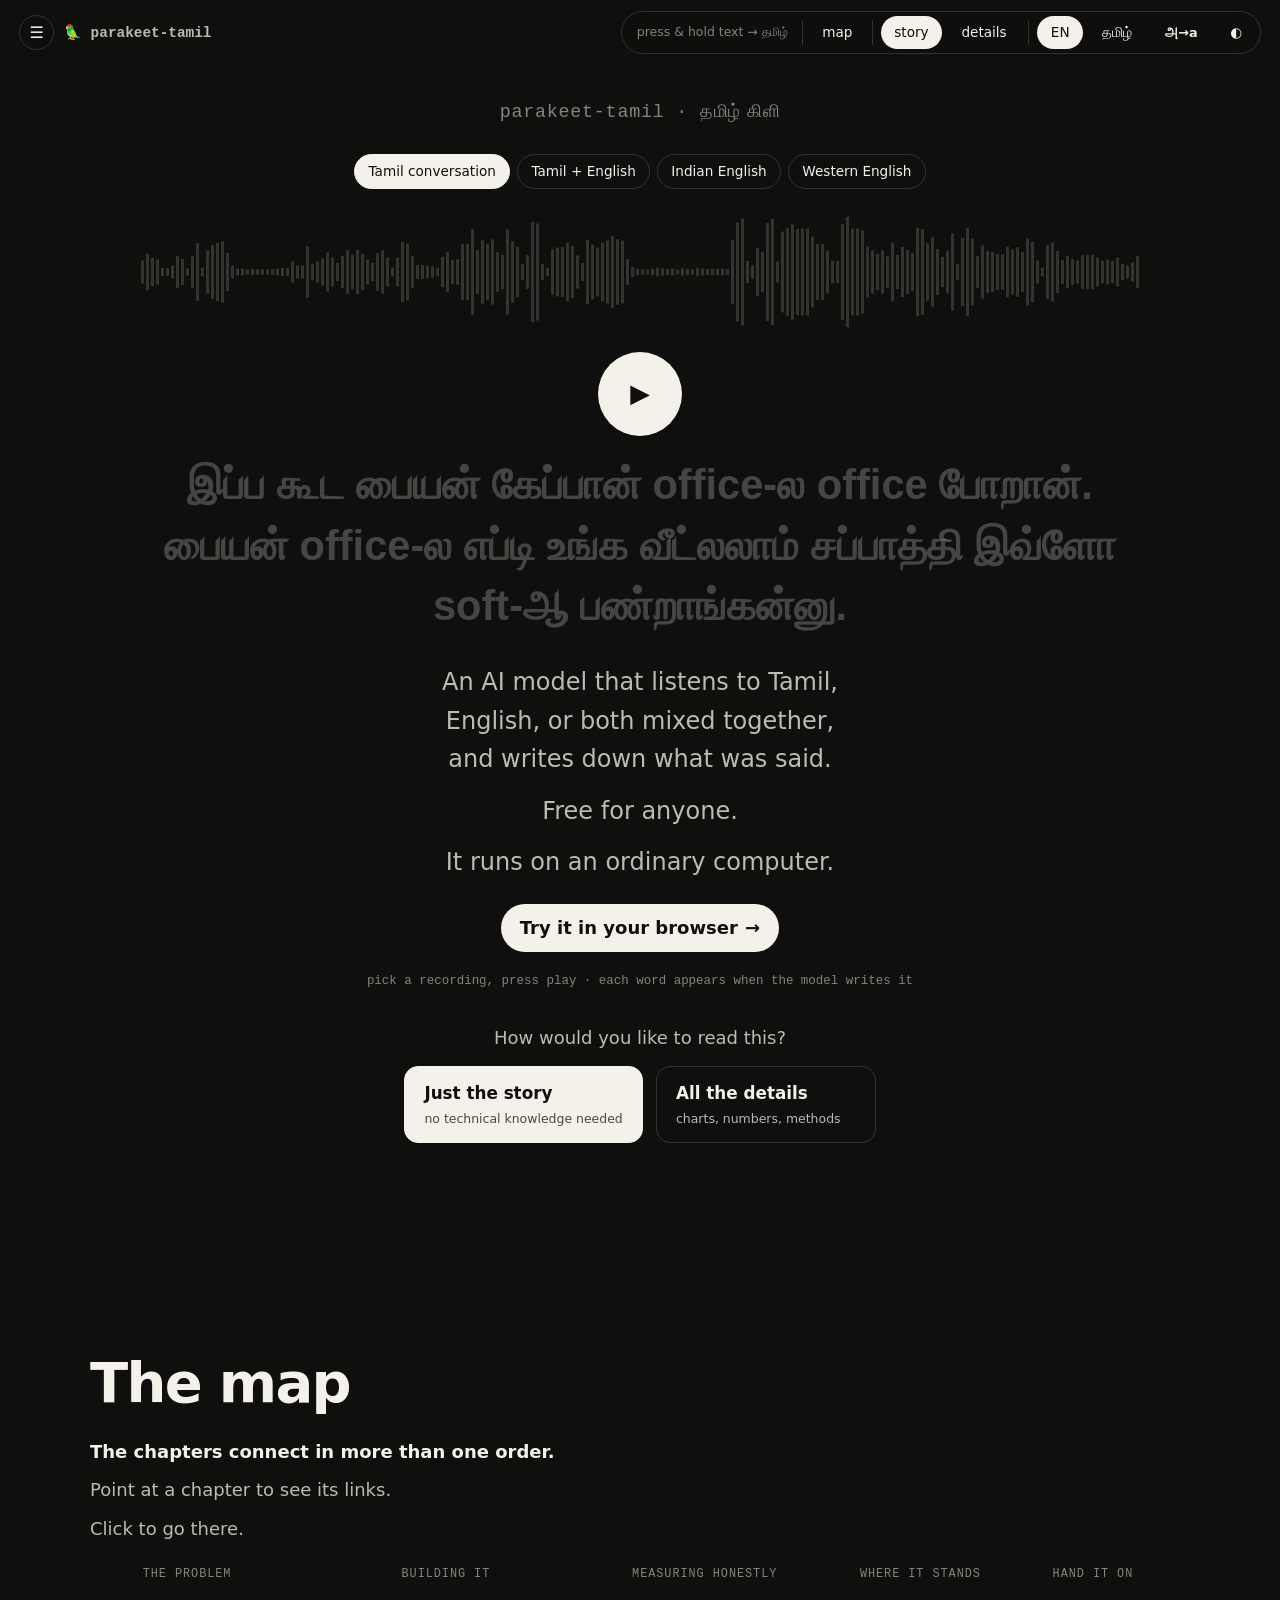
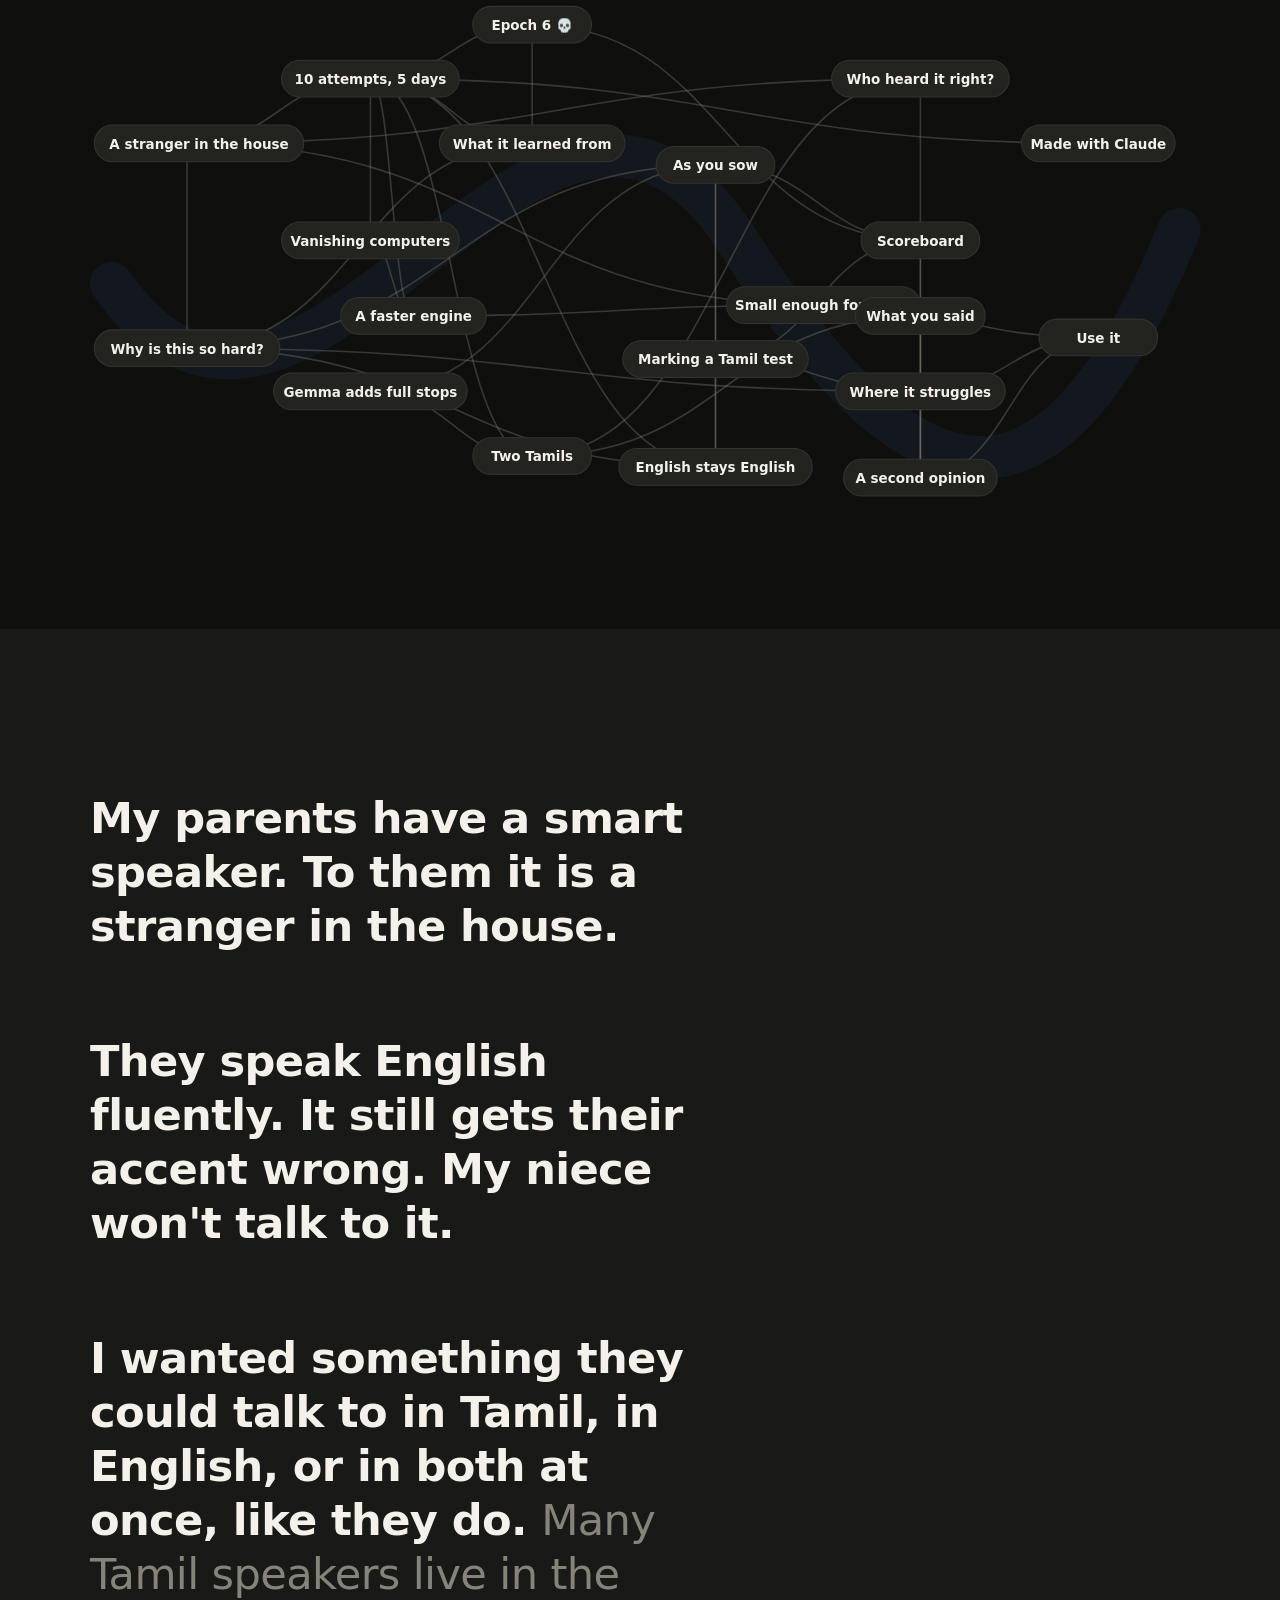
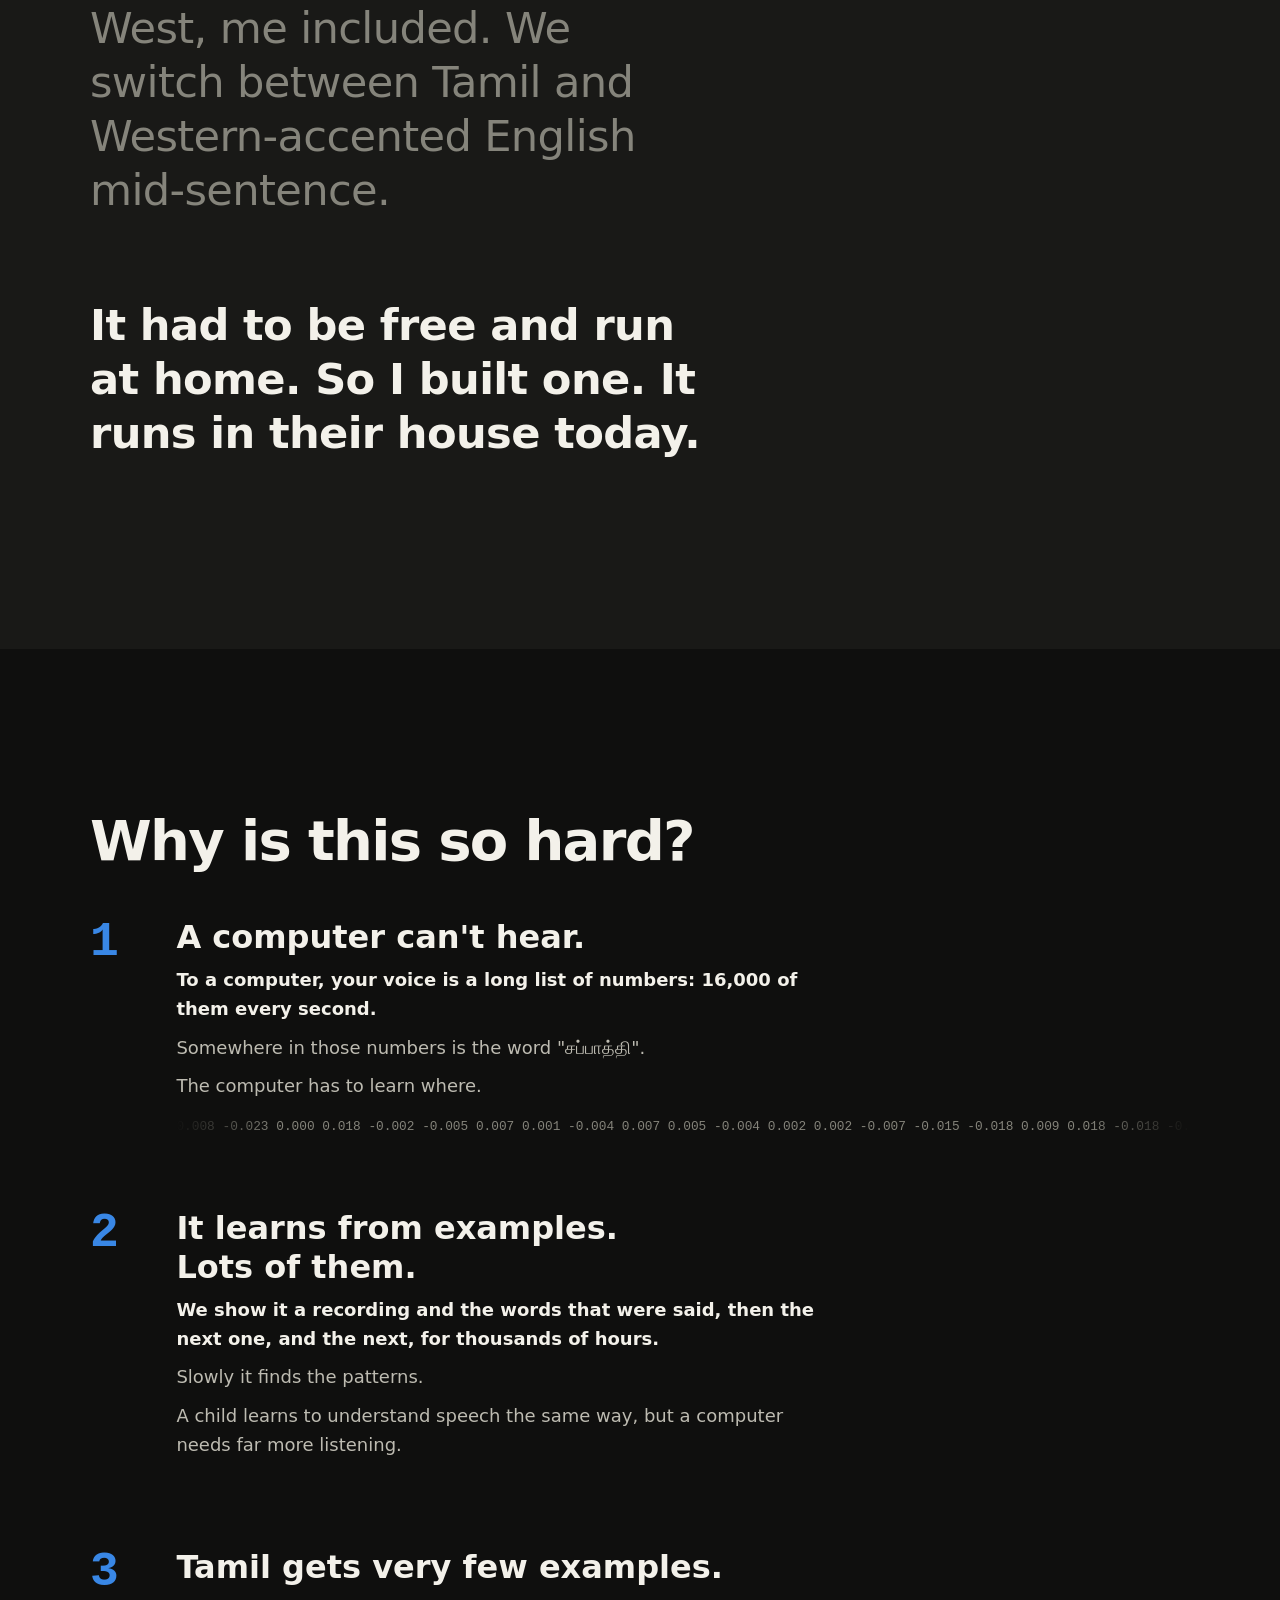
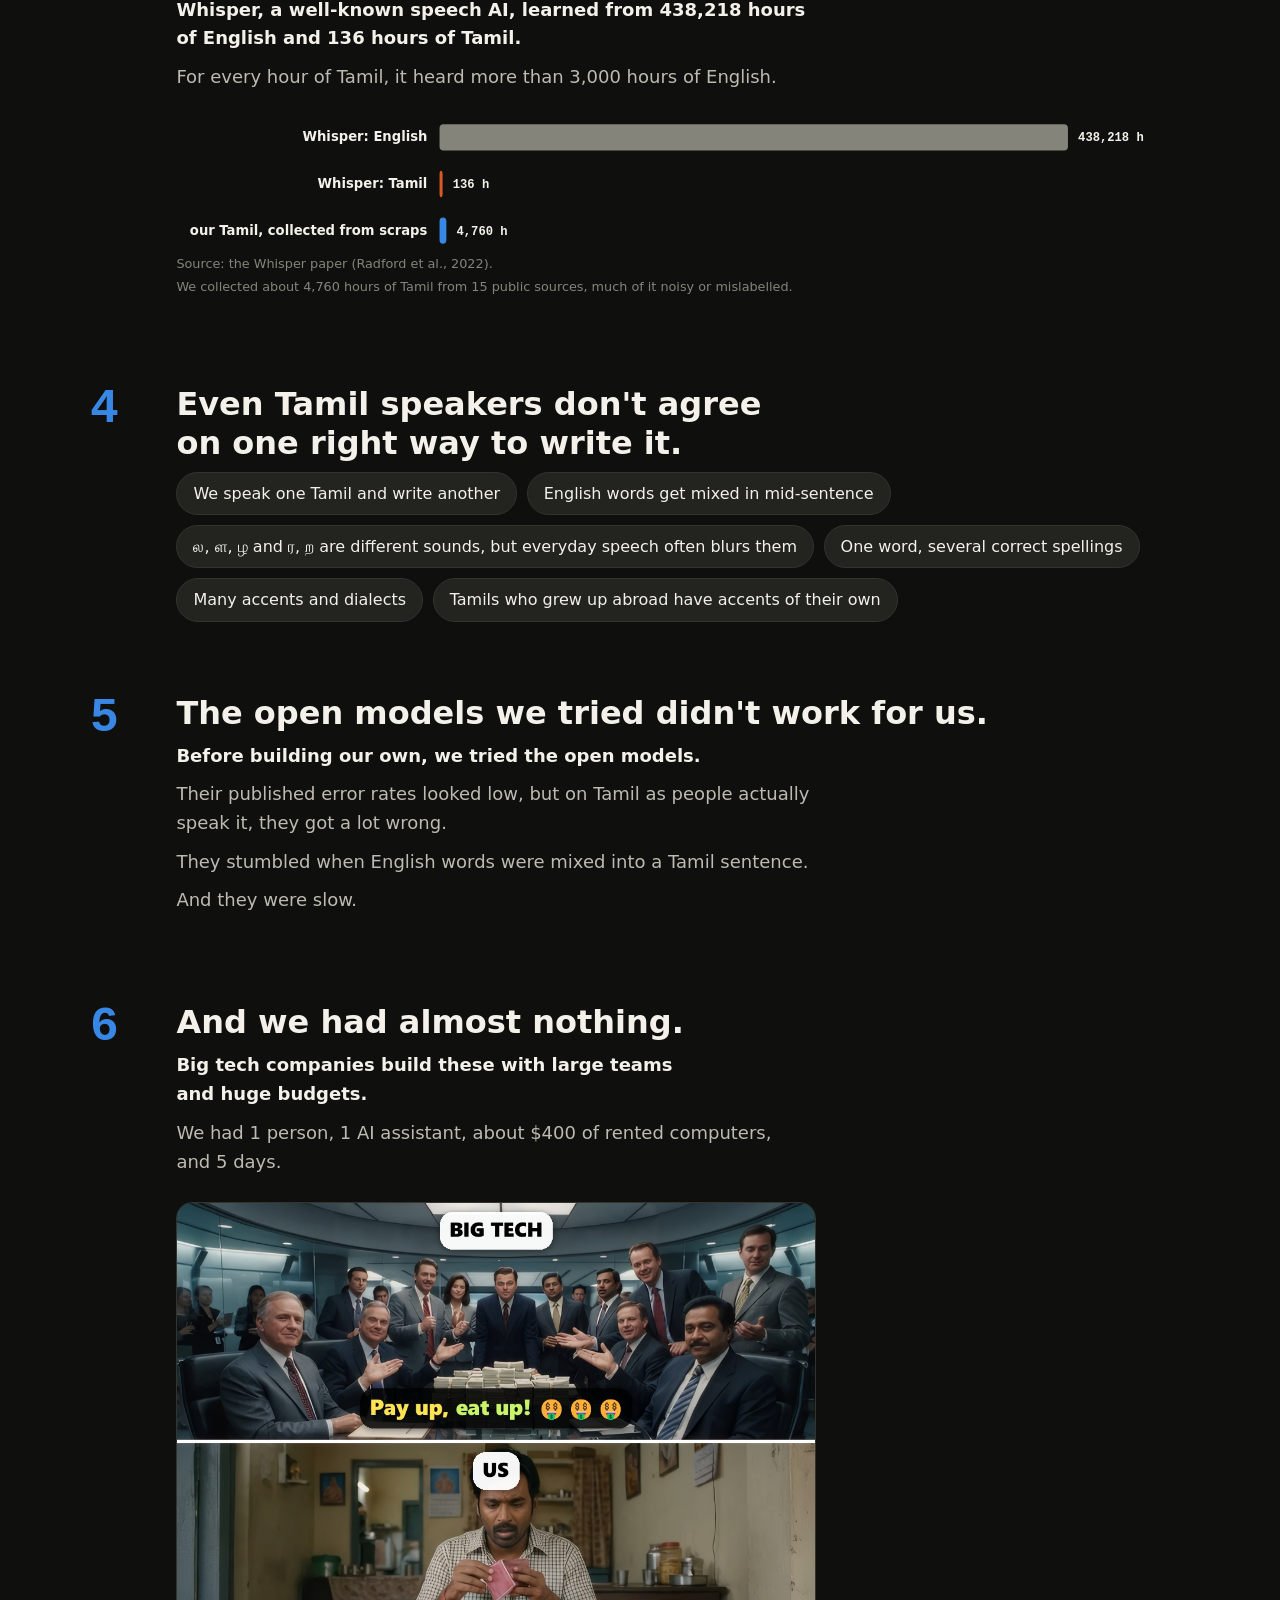
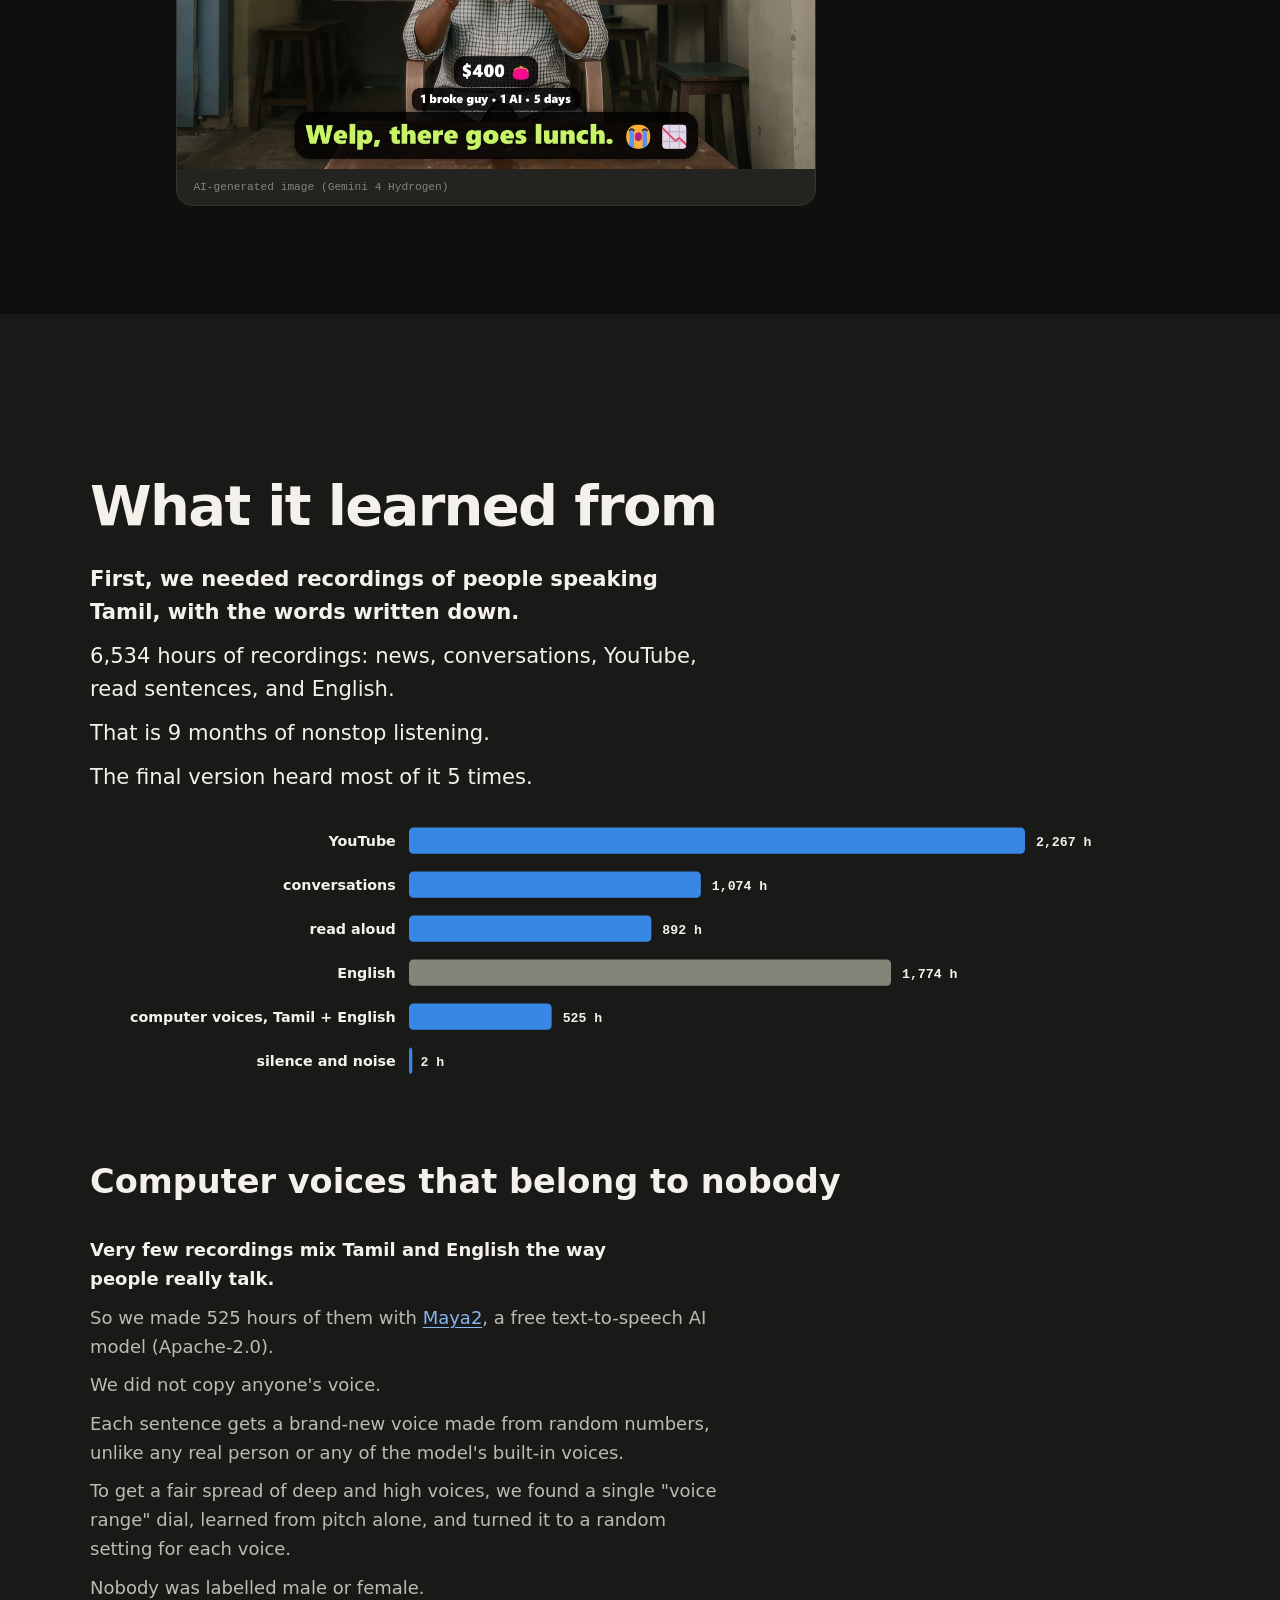
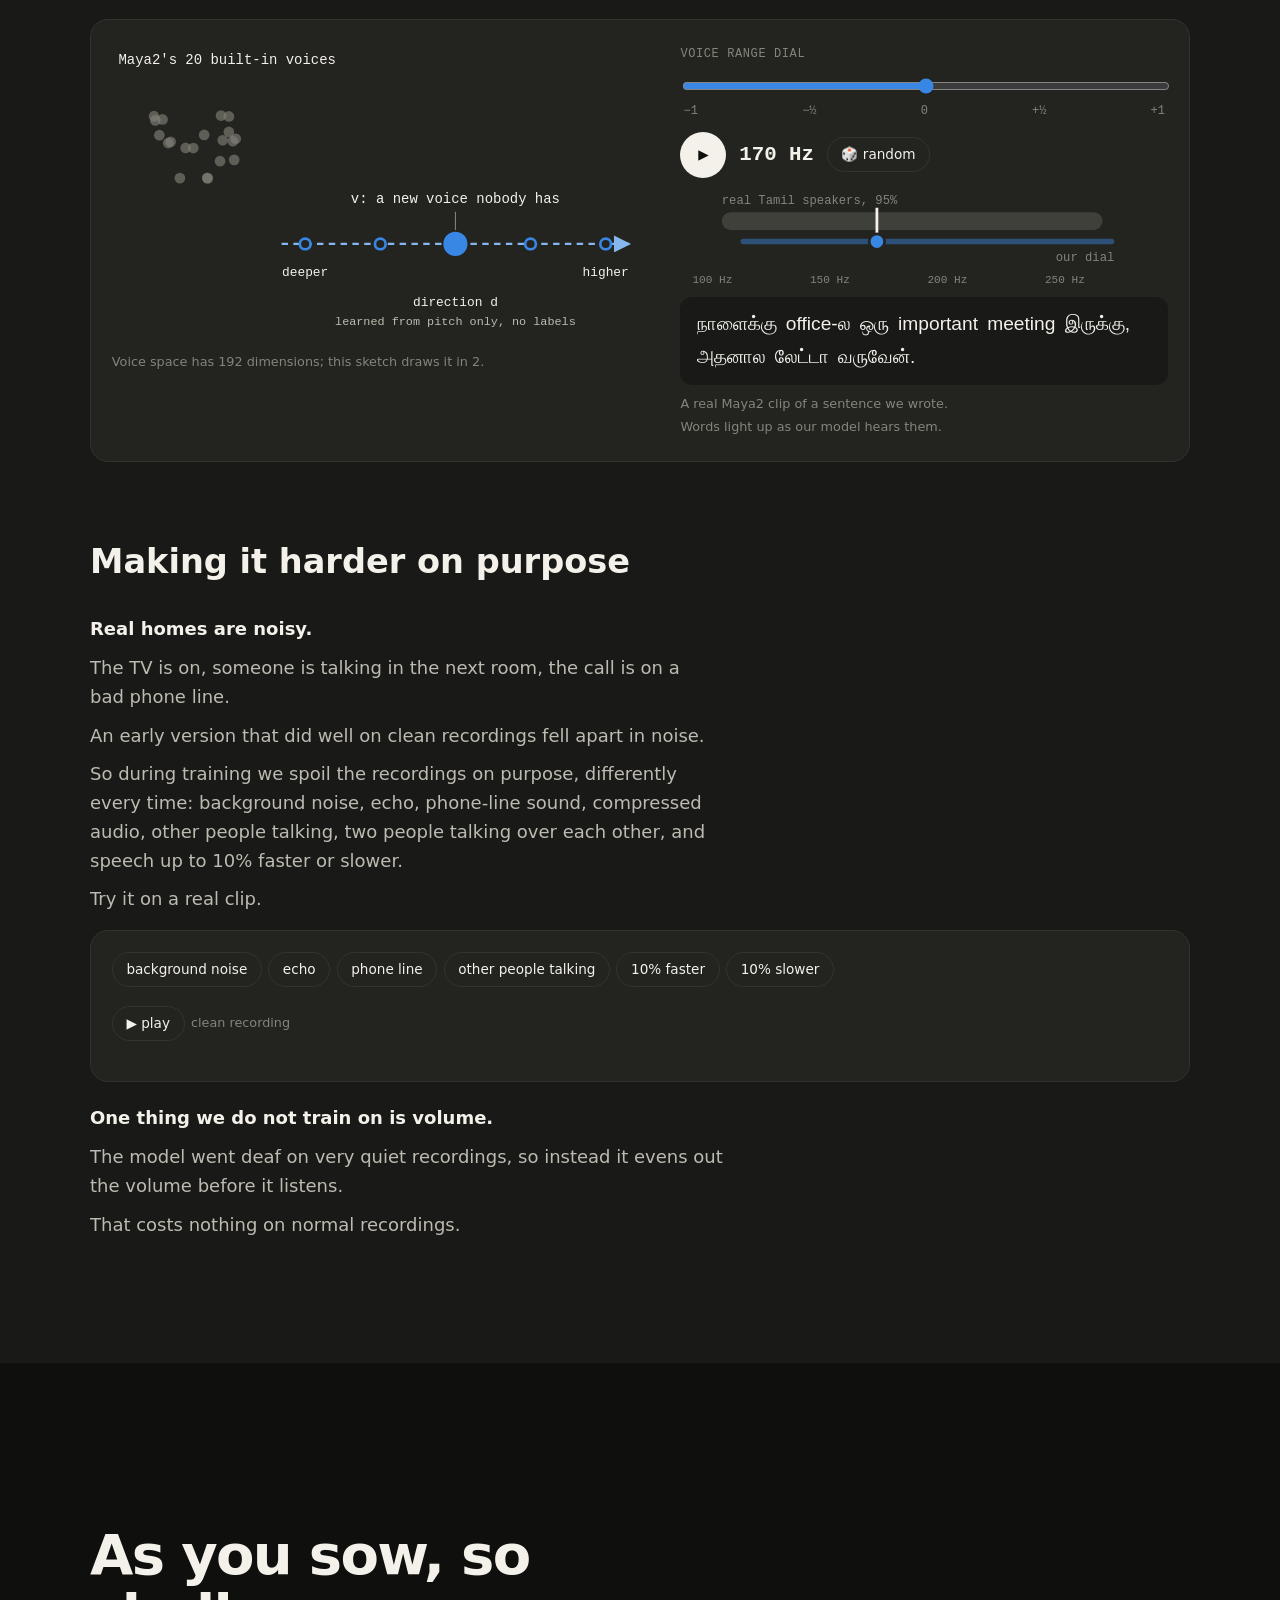
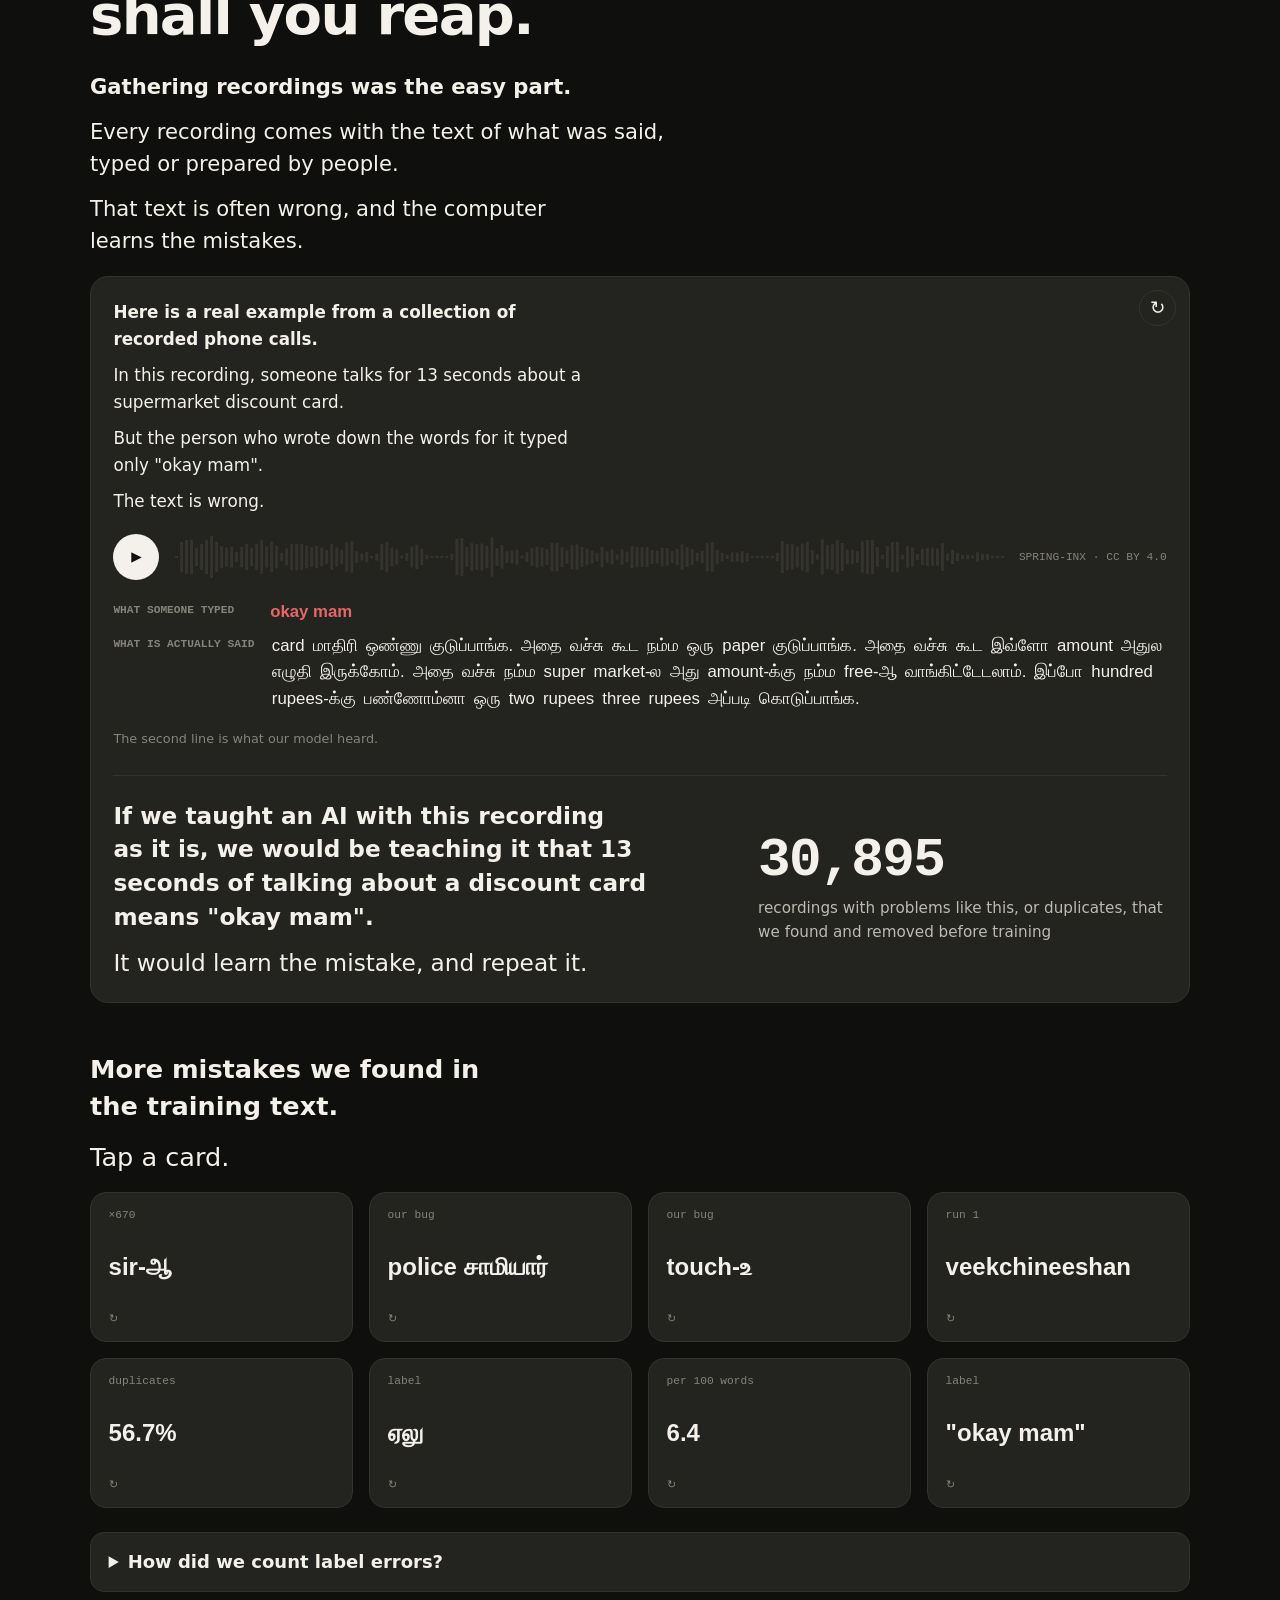
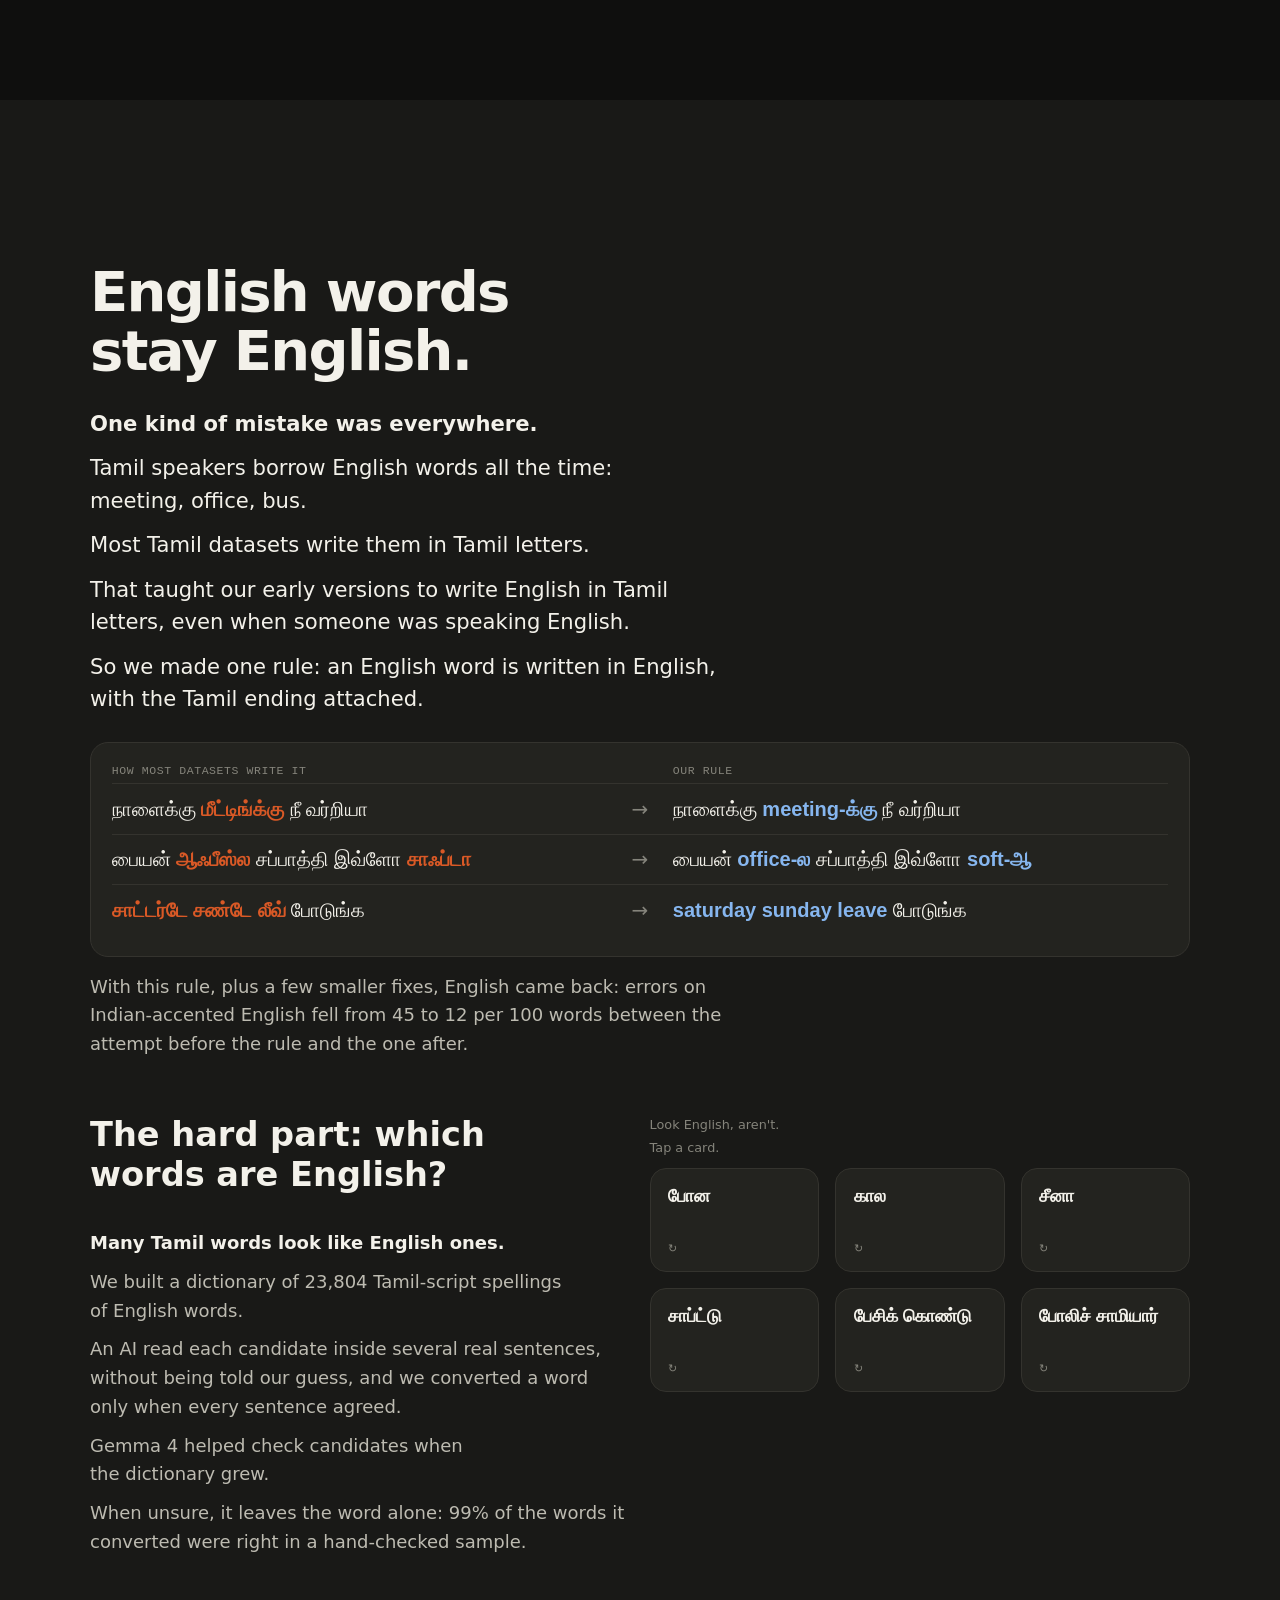
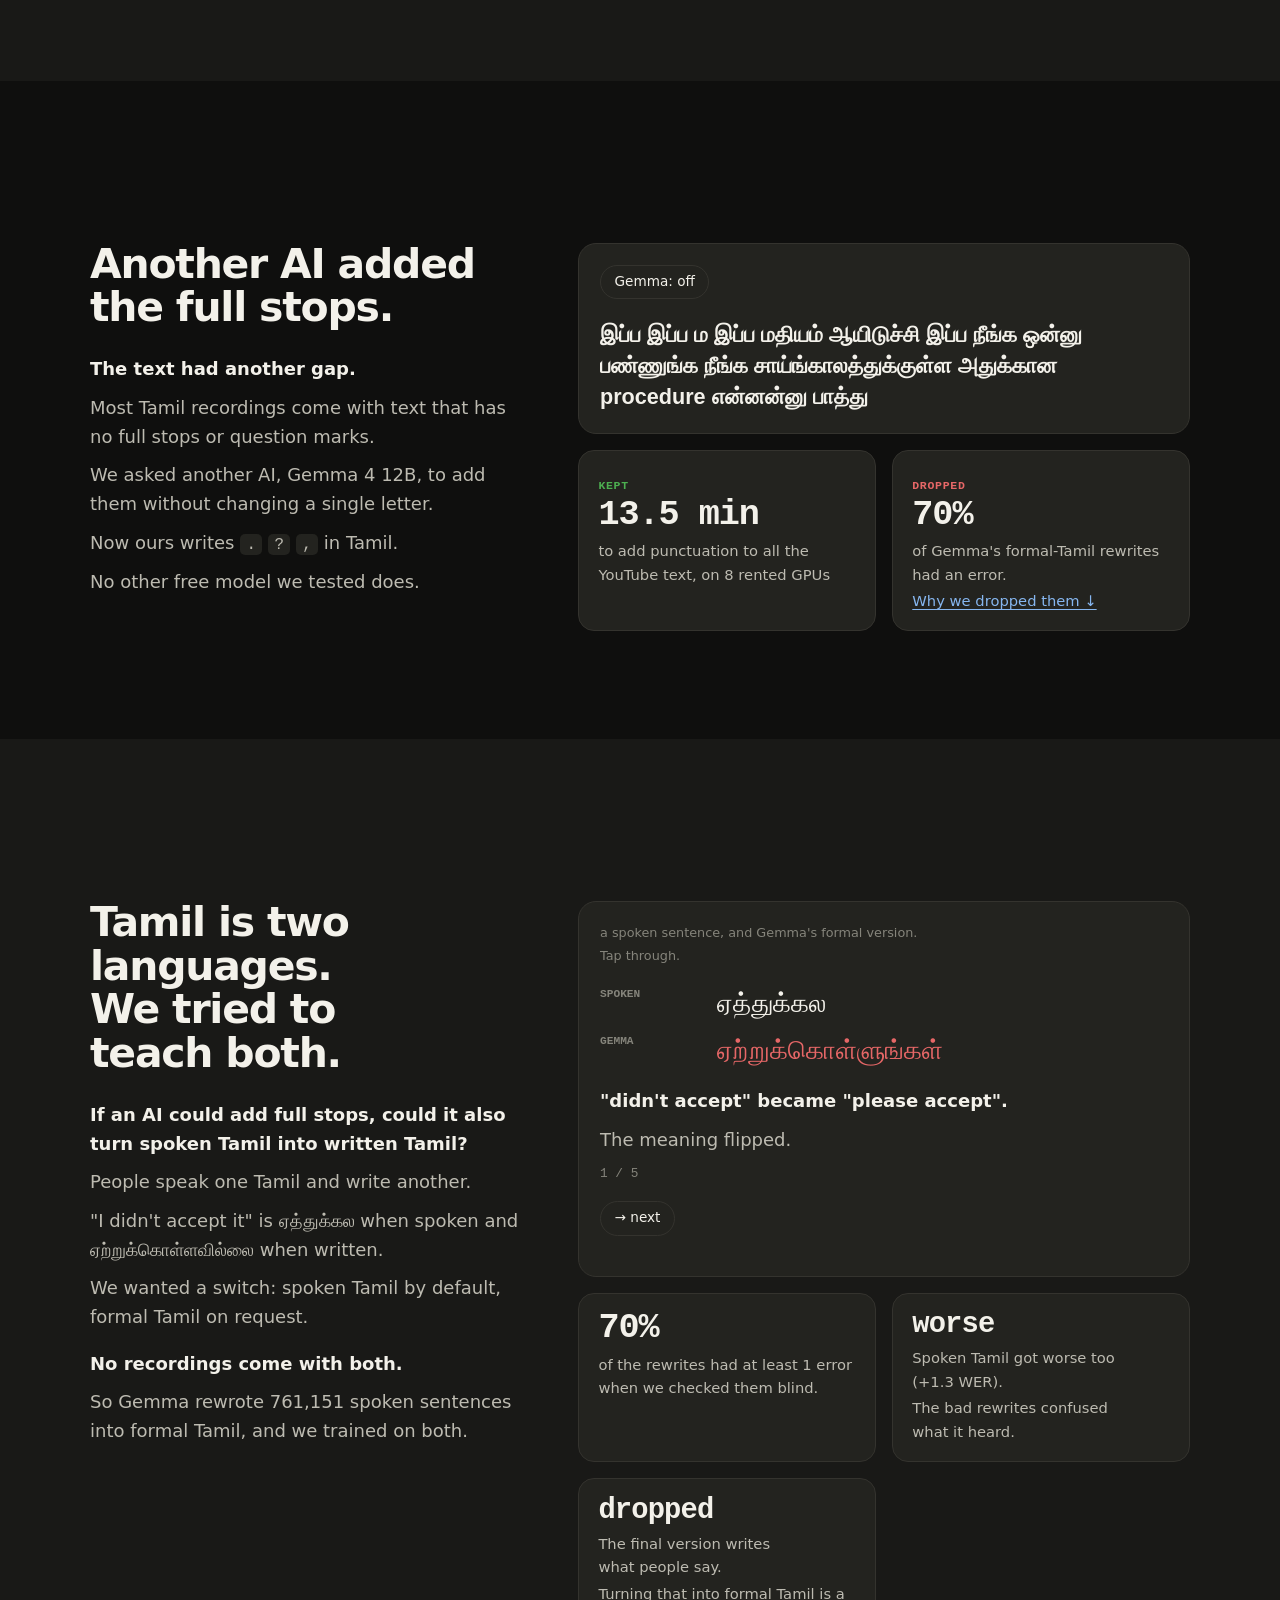
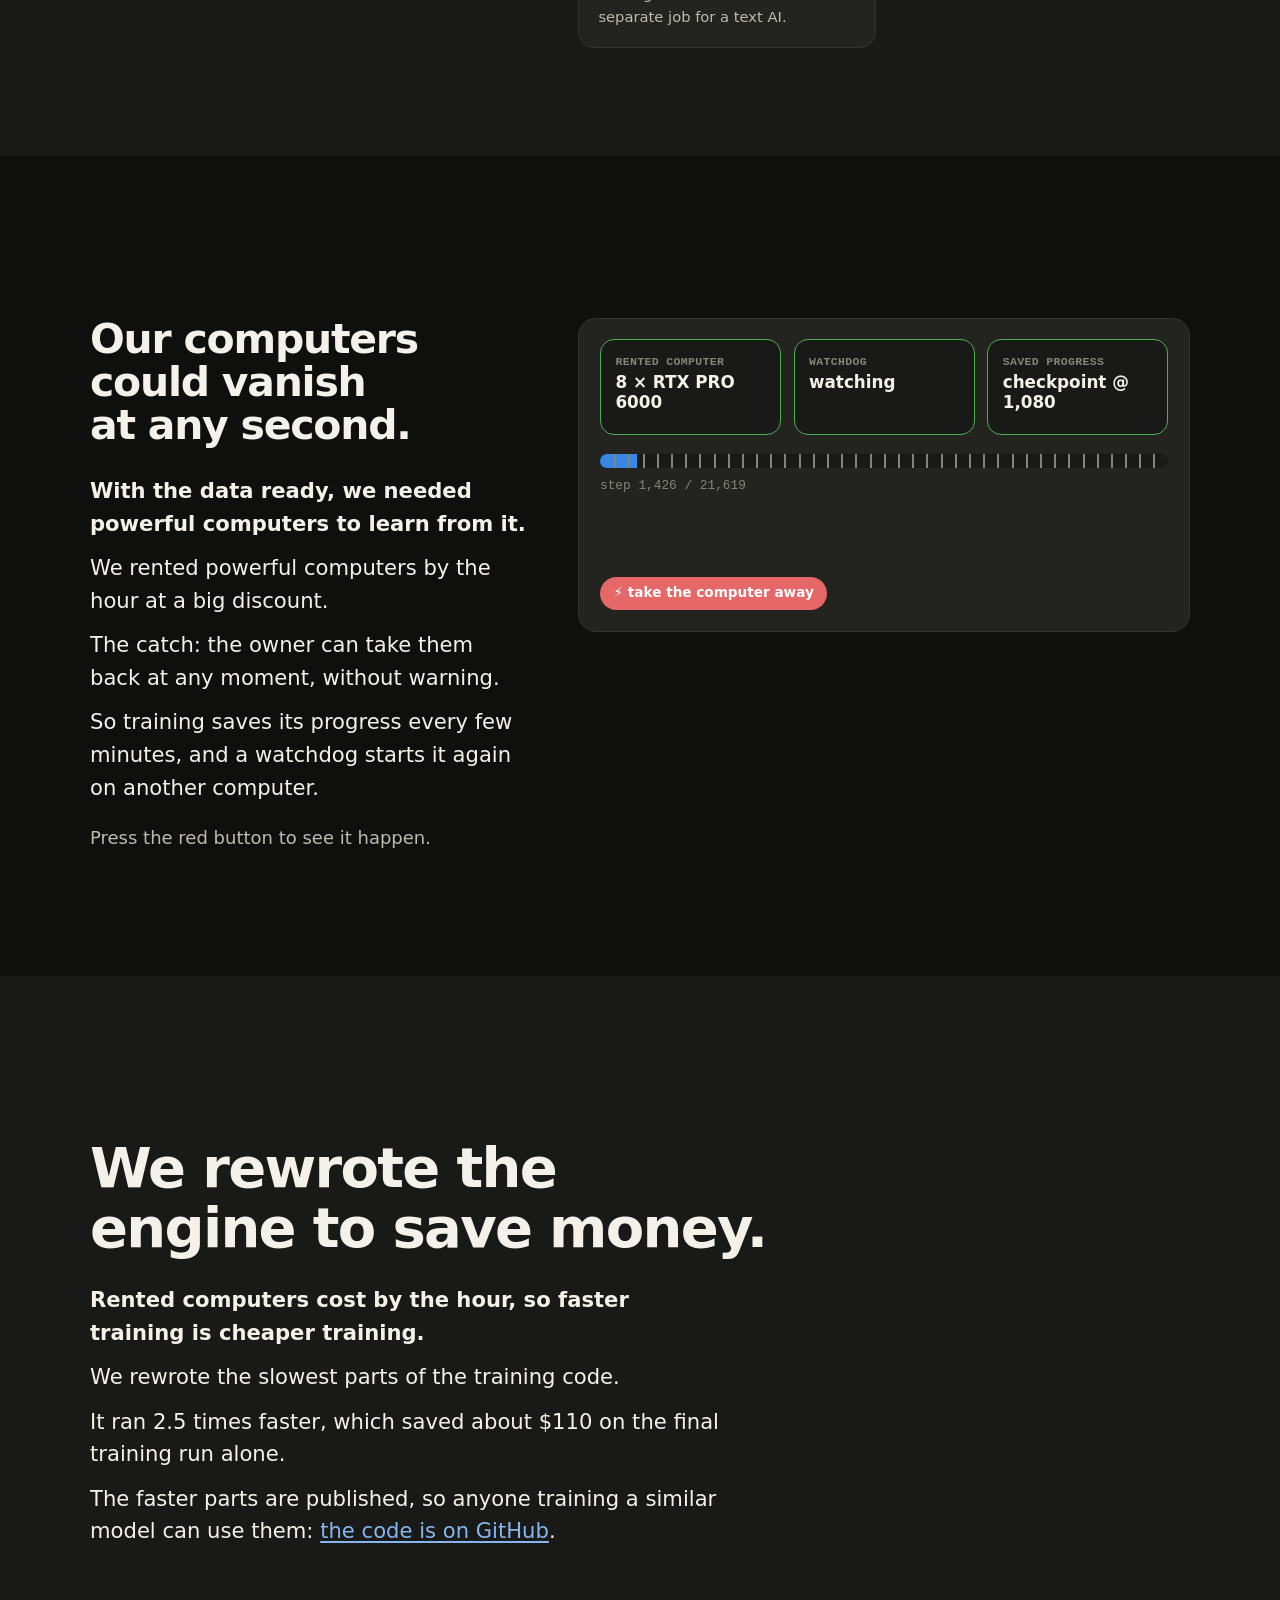
==== commit e74741cc: "Scroll hint goes to 'How would you like to read this?' (centred) and pulses the two reading-mode but" ====
--- a/docs/index.html
+++ b/docs/index.html
@@ -25,7 +25,7 @@
 <meta name="twitter:image" content="https://shrirajh.github.io/parakeet-tamil-kili/img/og.png">
 <meta name="twitter:image:alt" content="parakeet-tamil · தமிழ் கிளி: 34.05 WER on conversational Tamil, 28 times faster than real time on 8 CPU threads, 0.6 billion parameters, CC BY-SA 4.0.">
 <script type="application/ld+json">{"@context": "https://schema.org", "@graph": [{"@type": "TechArticle", "headline": "parakeet-tamil · தமிழ் கிளி", "description": "Free speech recognition for Tamil, English and both mixed, small enough to run on an ordinary computer. An interactive write-up, in English and Tamil, of how it was built in 5 days for about $400.", "url": "https://shrirajh.github.io/parakeet-tamil-kili/", "inLanguage": ["en", "ta"], "image": "https://shrirajh.github.io/parakeet-tamil-kili/img/og.png", "author": {"@type": "Person", "name": "shrirajh", "url": "https://github.com/shrirajh"}, "datePublished": "2026-11-14", "about": "Tamil and English automatic speech recognition"}, {"@type": "SoftwareSourceCode", "name": "parakeet-tamil-kili", "codeRepository": "https://github.com/shrirajh/parakeet-tamil-kili", "programmingLanguage": "Python", "license": "https://www.apache.org/licenses/LICENSE-2.0"}, {"@type": "SoftwareApplication", "name": "parakeet-tamil-kili", "applicationCategory": "Speech recognition", "operatingSystem": "Linux, Windows, macOS, web browser", "url": "https://huggingface.co/shrirajh/parakeet-tamil-kili", "license": "https://creativecommons.org/licenses/by-sa/4.0/", "offers": {"@type": "Offer", "price": "0", "priceCurrency": "USD"}}]}</script>
-<link rel="stylesheet" href="assets/style.css?v=47">
+<link rel="stylesheet" href="assets/style.css?v=48">
 <link rel="icon" href="data:image/svg+xml,<svg xmlns='http://www.w3.org/2000/svg' viewBox='0 0 100 100'><text y='.9em' font-size='90'>🦜</text></svg>">
 <script>(function(){var d=document.documentElement,t=localStorage.getItem("theme"),l=localStorage.getItem("lang"),p=localStorage.getItem("depth");if(t)d.dataset.theme=t;if(l)d.lang=l;if(p)d.dataset.depth=p;})();</script>
 </head>
@@ -50,7 +50,7 @@
 </div>
 
 <nav class="toc" id="toc" aria-label="contents"></nav>
-<a class="scrollhint" id="scrollhint" href="#map"><span data-l="en">Scroll down for the write-up</span><span data-l="ta">கட்டுரையைப் படிக்கக் கீழே உருட்டுங்கள்</span> <b aria-hidden="true">↓</b></a>
+<a class="scrollhint" id="scrollhint" href="#read"><span data-l="en">Scroll down for the write-up</span><span data-l="ta">கட்டுரையைப் படிக்கக் கீழே உருட்டுங்கள்</span> <b aria-hidden="true">↓</b></a>
 <div class="tocscrim" id="tocscrim"></div>
 <nav class="tocpanel" id="tocpanel" aria-label="contents"></nav>
 
@@ -67,7 +67,7 @@
     <a class="trylink" href="try/"><span data-l="en">Try it in your browser</span><span data-l="ta">உங்கள் உலாவியிலேயே முயன்று பாருங்கள்</span> <span aria-hidden="true">→</span></a>
     <div class="hint" data-l="en">pick a recording, press play · each word appears when the model writes it</div>
     <div class="hint" data-l="ta">ஒரு பதிவைத் தேர்ந்தெடுத்து, அழுத்திக் கேளுங்கள் · மென்பொருள் ஒவ்வொரு சொல்லையும் எழுதும்போது அது இங்கே தெரியும்</div>
-    <div class="chooser">
+    <div class="chooser" id="read">
       <span data-l="en">How would you like to read this?</span><span data-l="ta">இதை எப்படிப் படிக்க விரும்புகிறீர்கள்?</span>
       <div class="choices">
         <button data-set-depth="simple" aria-pressed="true"><b data-l="en">Just the story</b><b data-l="ta">கதை மட்டும்</b><small data-l="en">no technical knowledge needed</small><small data-l="ta">தொழில்நுட்ப அறிவு தேவையில்லை</small></button>
@@ -835,6 +835,6 @@
     <p><b>வேகமும் நேரலையும்.</b> Decode என்பது ஒரு encoder ஓட்டமும், வெளிவரும் ஒவ்வொரு துண்டுக்கும் ஒரு சிறிய prediction, joint படியும் மட்டுமே; ஒன்றும் தேவையில்லாத frame-களை TDT durations தாண்டிவிடுகின்றன. பெரிய autoregressive decoder இல்லை. Local attention (ஒவ்வொரு பக்கமும் 256 frame) இருப்பதால், செலவு நீளத்துக்கு நேர்விகிதத்தில் மட்டுமே வளர்கிறது; ஒலி வர வர அதைத் துண்டுகளாக எழுதலாம். உலாவி demo-வின் நேரலை முறை இப்படித்தான் வேலை செய்கிறது.</p>
   </div>
 </dialog>
-<script src="assets/app.js?v=68"></script>
+<script src="assets/app.js?v=69"></script>
 </body>
 </html>
--- a/docs/assets/style.css
+++ b/docs/assets/style.css
@@ -538,3 +538,9 @@
 .techdlg p { font-size: .95rem; }
 .techclose { position: sticky; top: 0; float: right; margin: -.6rem -.8rem 0 0; padding: .2rem .6rem; }
 @media (max-width: 560px) { .vb-card .qhead { flex-wrap: wrap; } .vb-card .qhead .mini { flex: 1 1 auto; min-width: 0; } .vb-card .qsrc { flex-basis: 100%; text-align: right; } }
+
+#read { scroll-margin: 90px 0; }
+@keyframes ctlpulse { 0% { box-shadow: 0 0 0 0 color-mix(in srgb, var(--ours) 75%, transparent); } 80%, 100% { box-shadow: 0 0 0 14px transparent; } }
+#read .choices button.flash { border-color: var(--ours); animation: ctlpulse 1.1s ease-out 2; }
+#read .choices button.flash:nth-child(2) { animation-delay: .18s; }
+@media (prefers-reduced-motion: reduce) { #read .choices button.flash { animation: none; outline: 2px solid var(--ours); outline-offset: 3px; } }
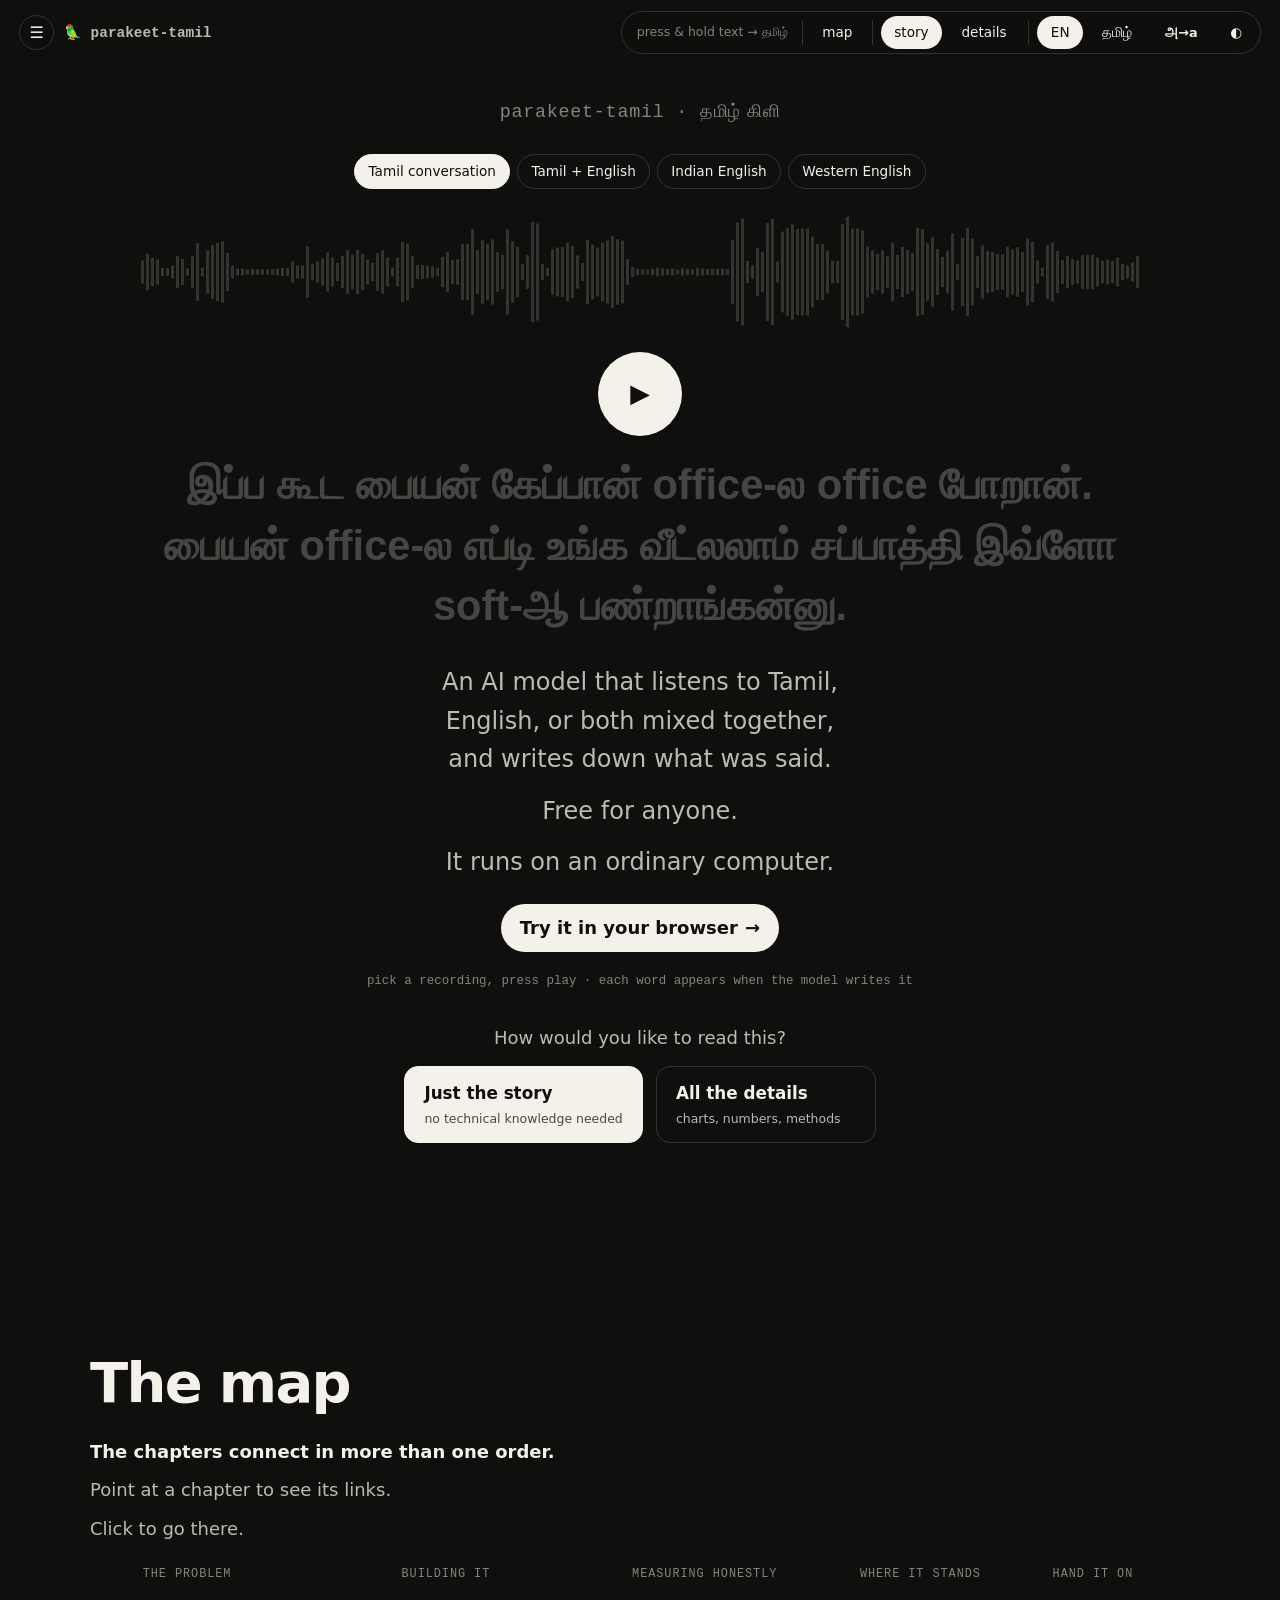
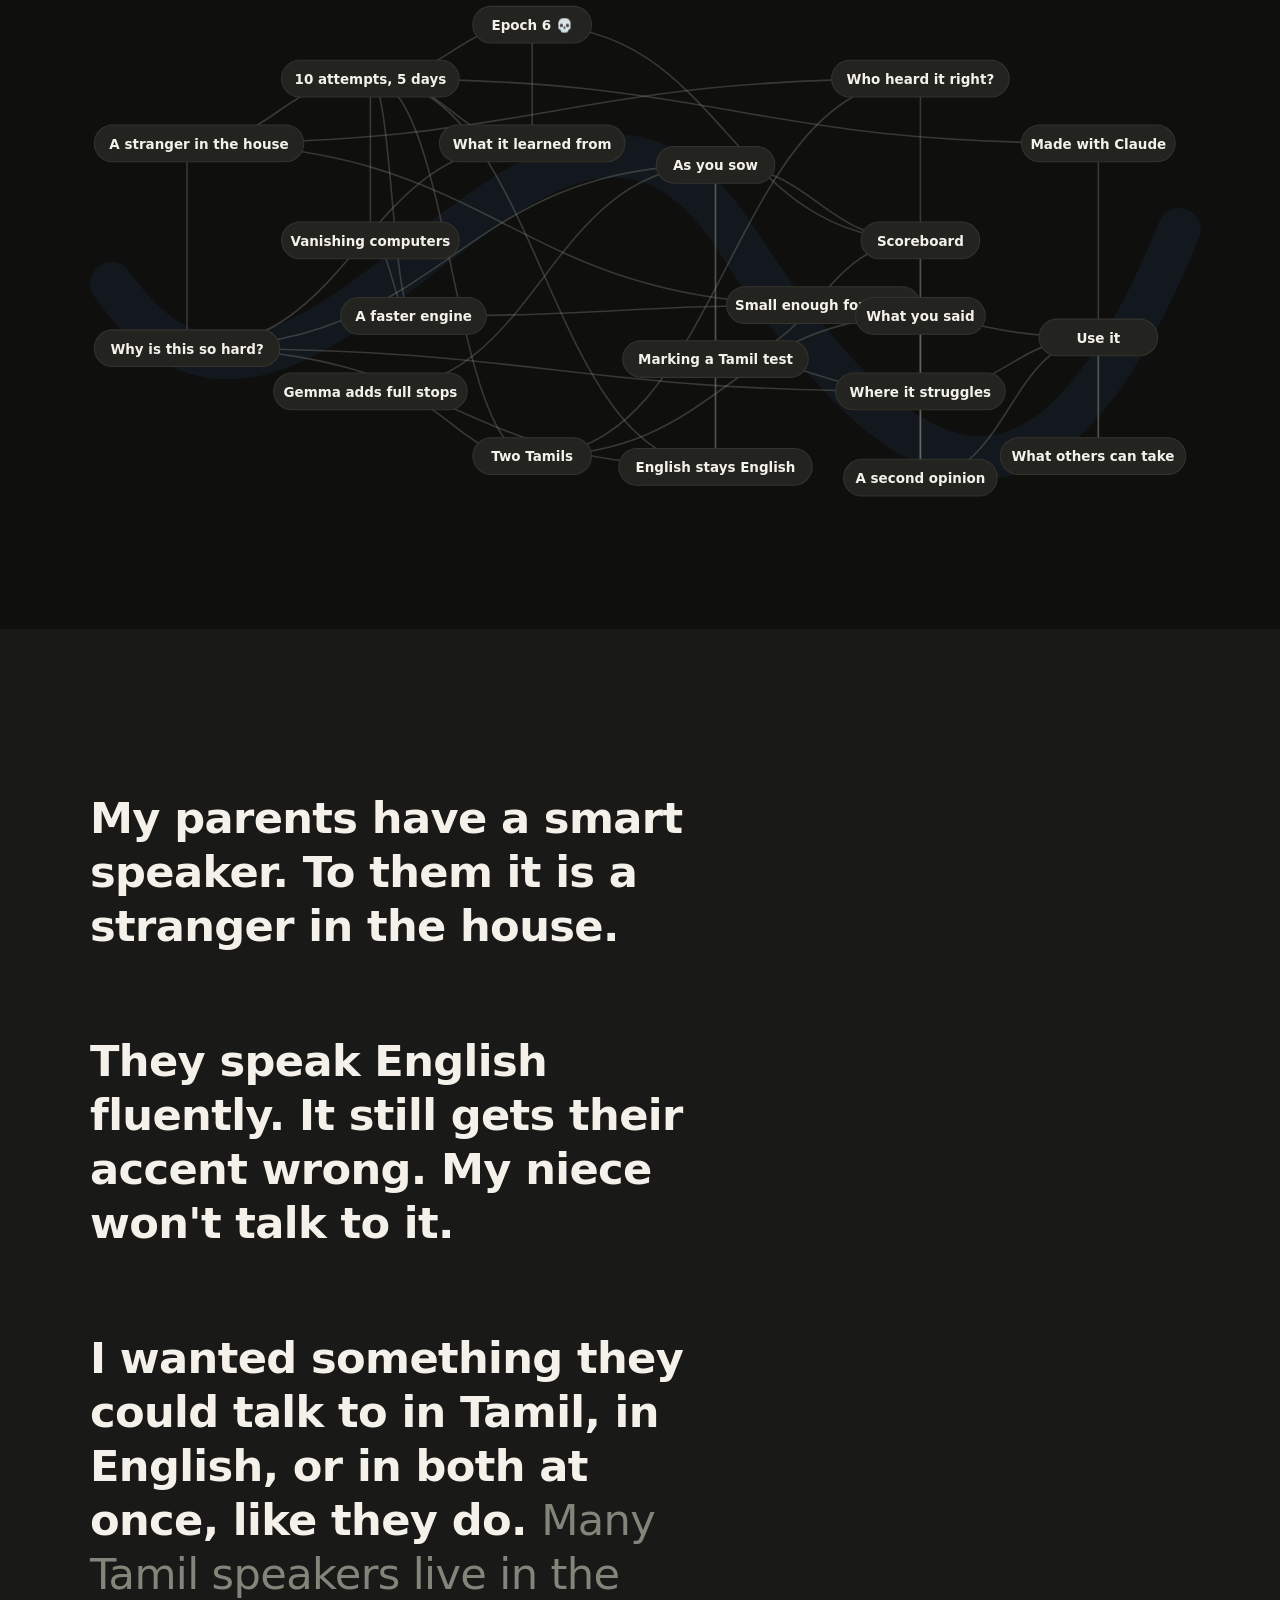
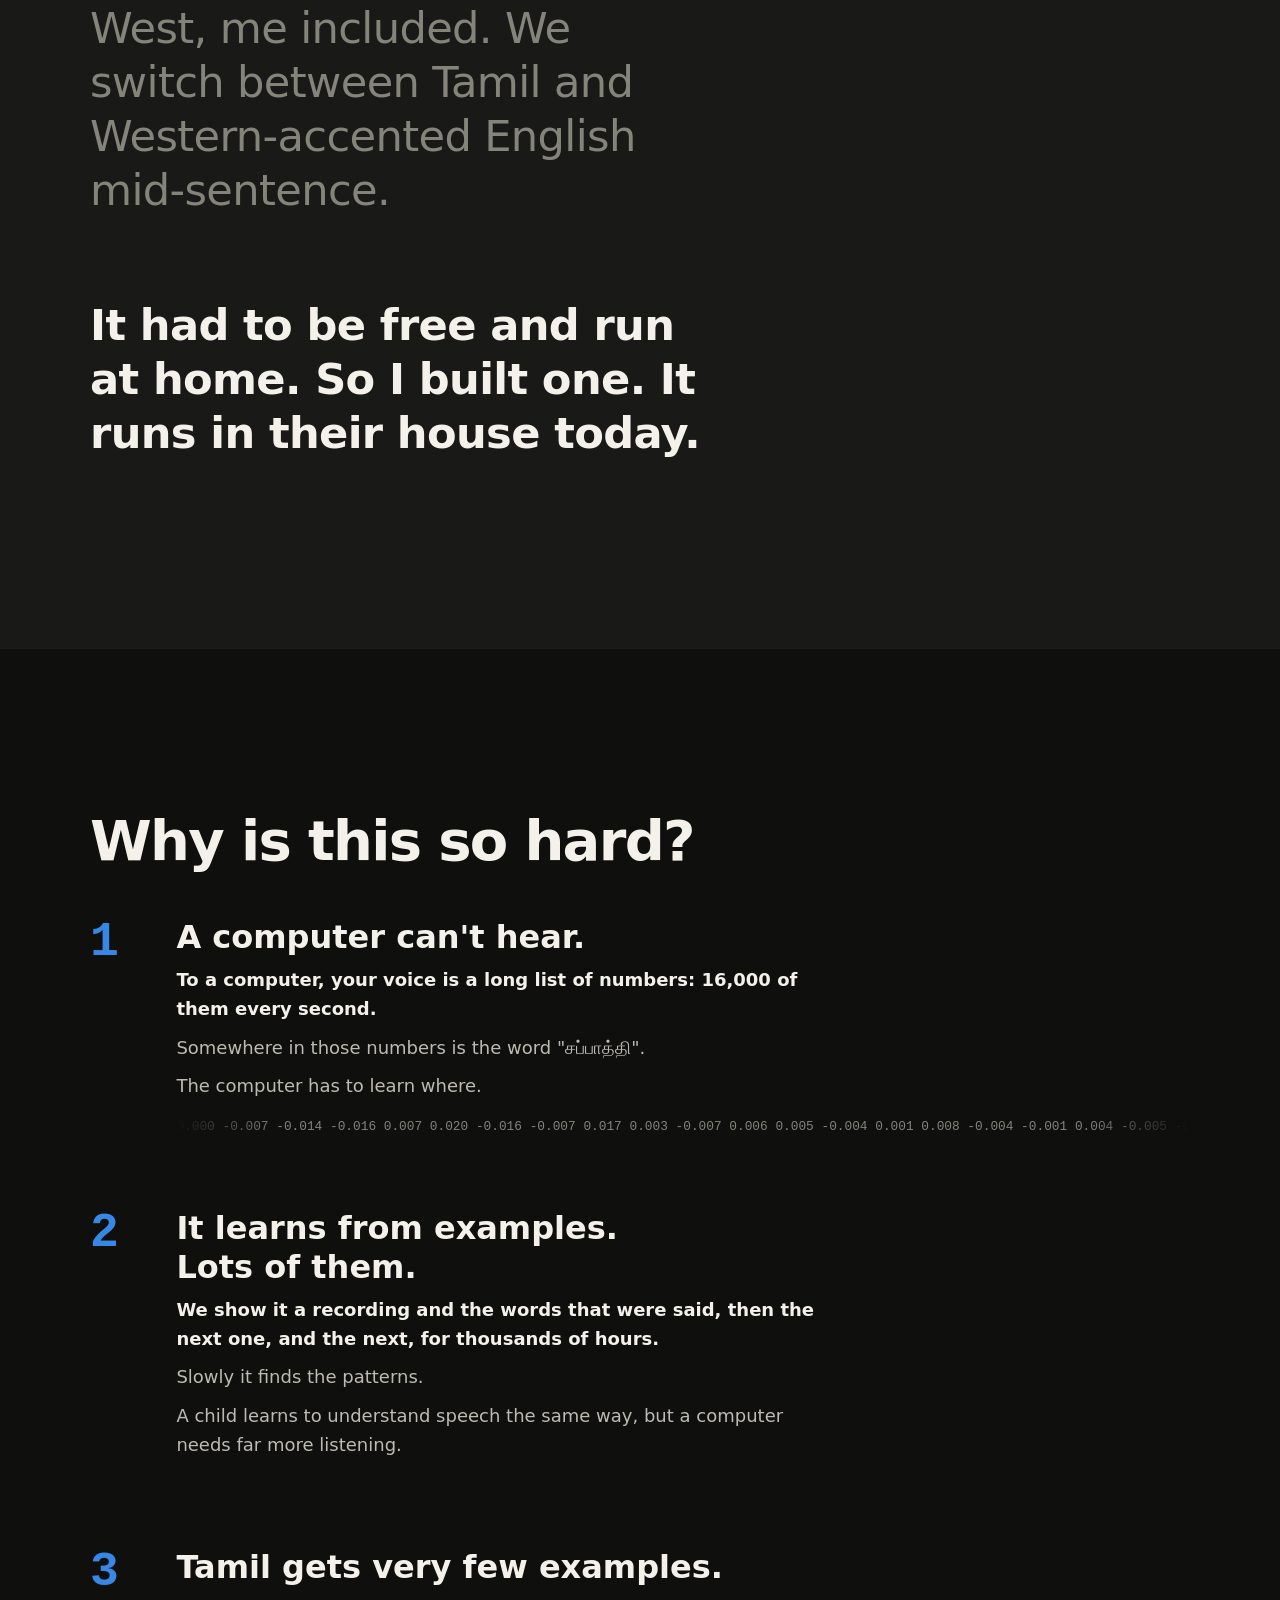
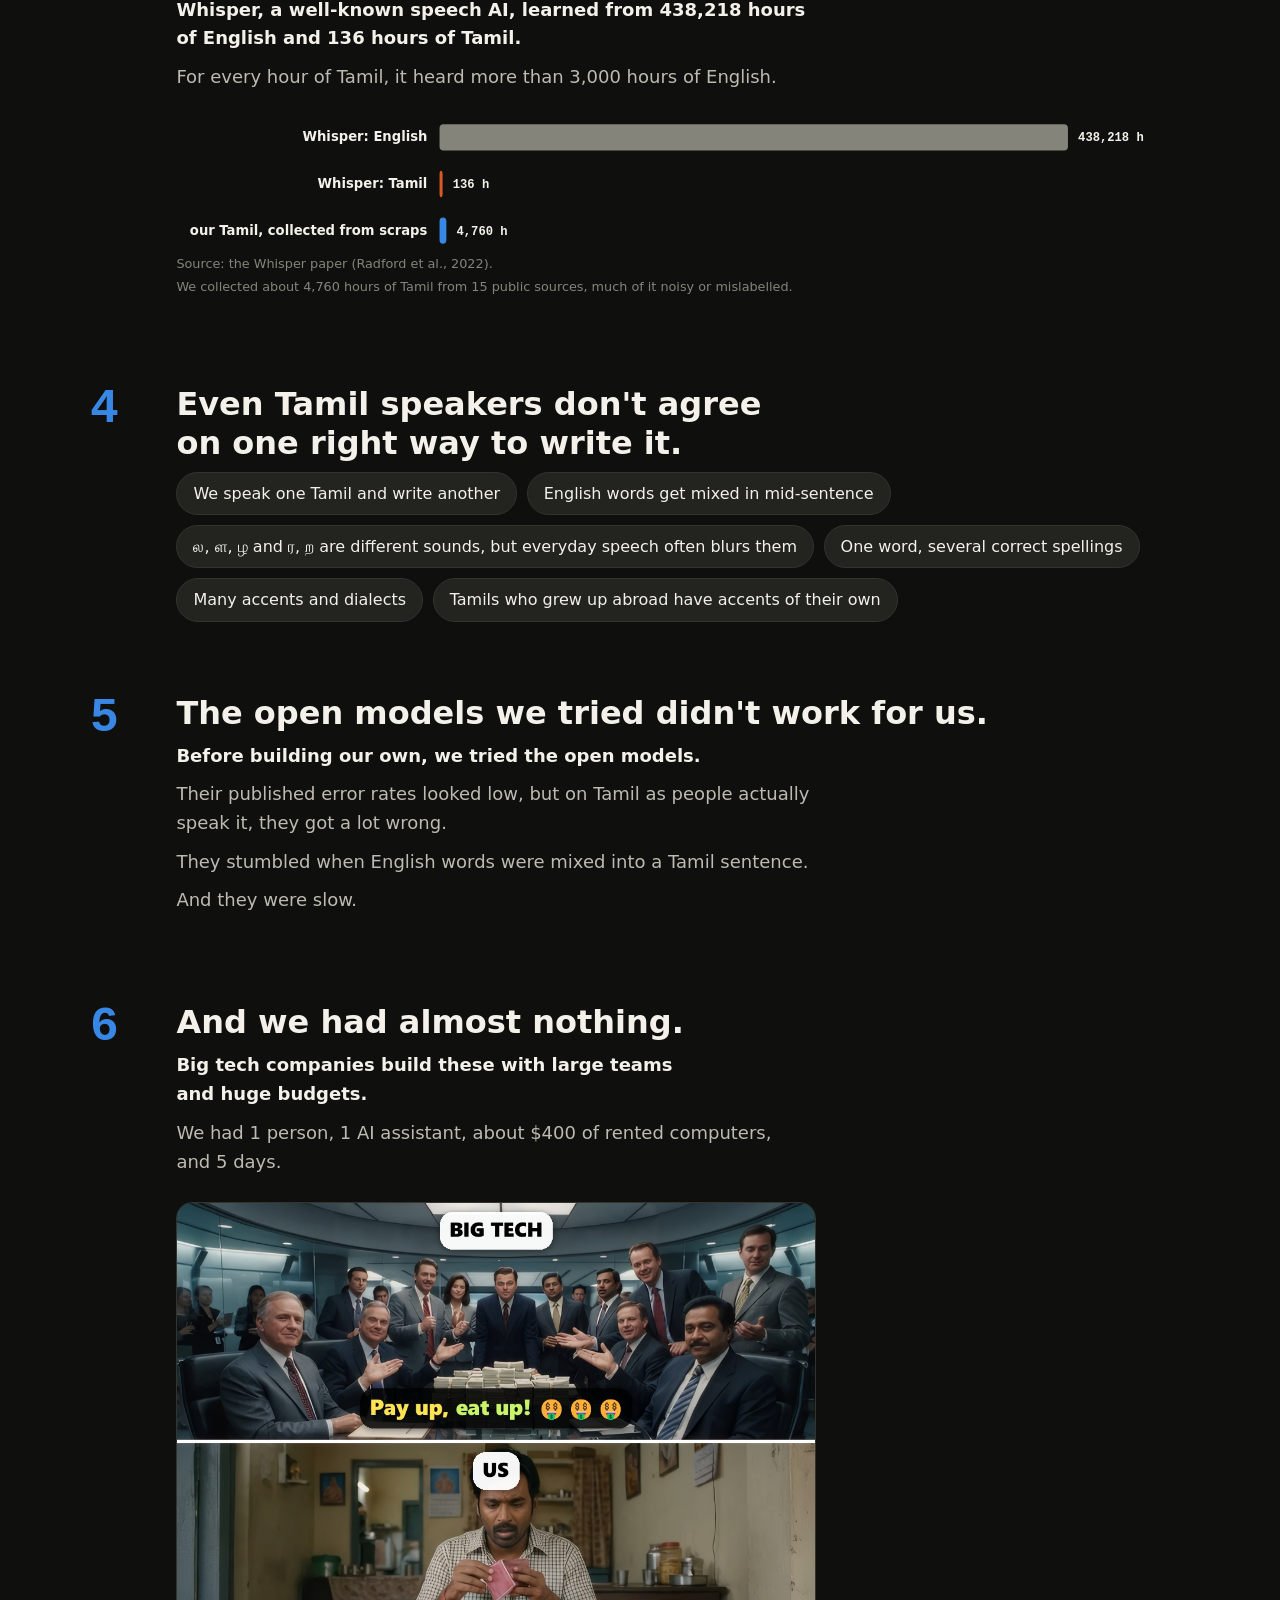
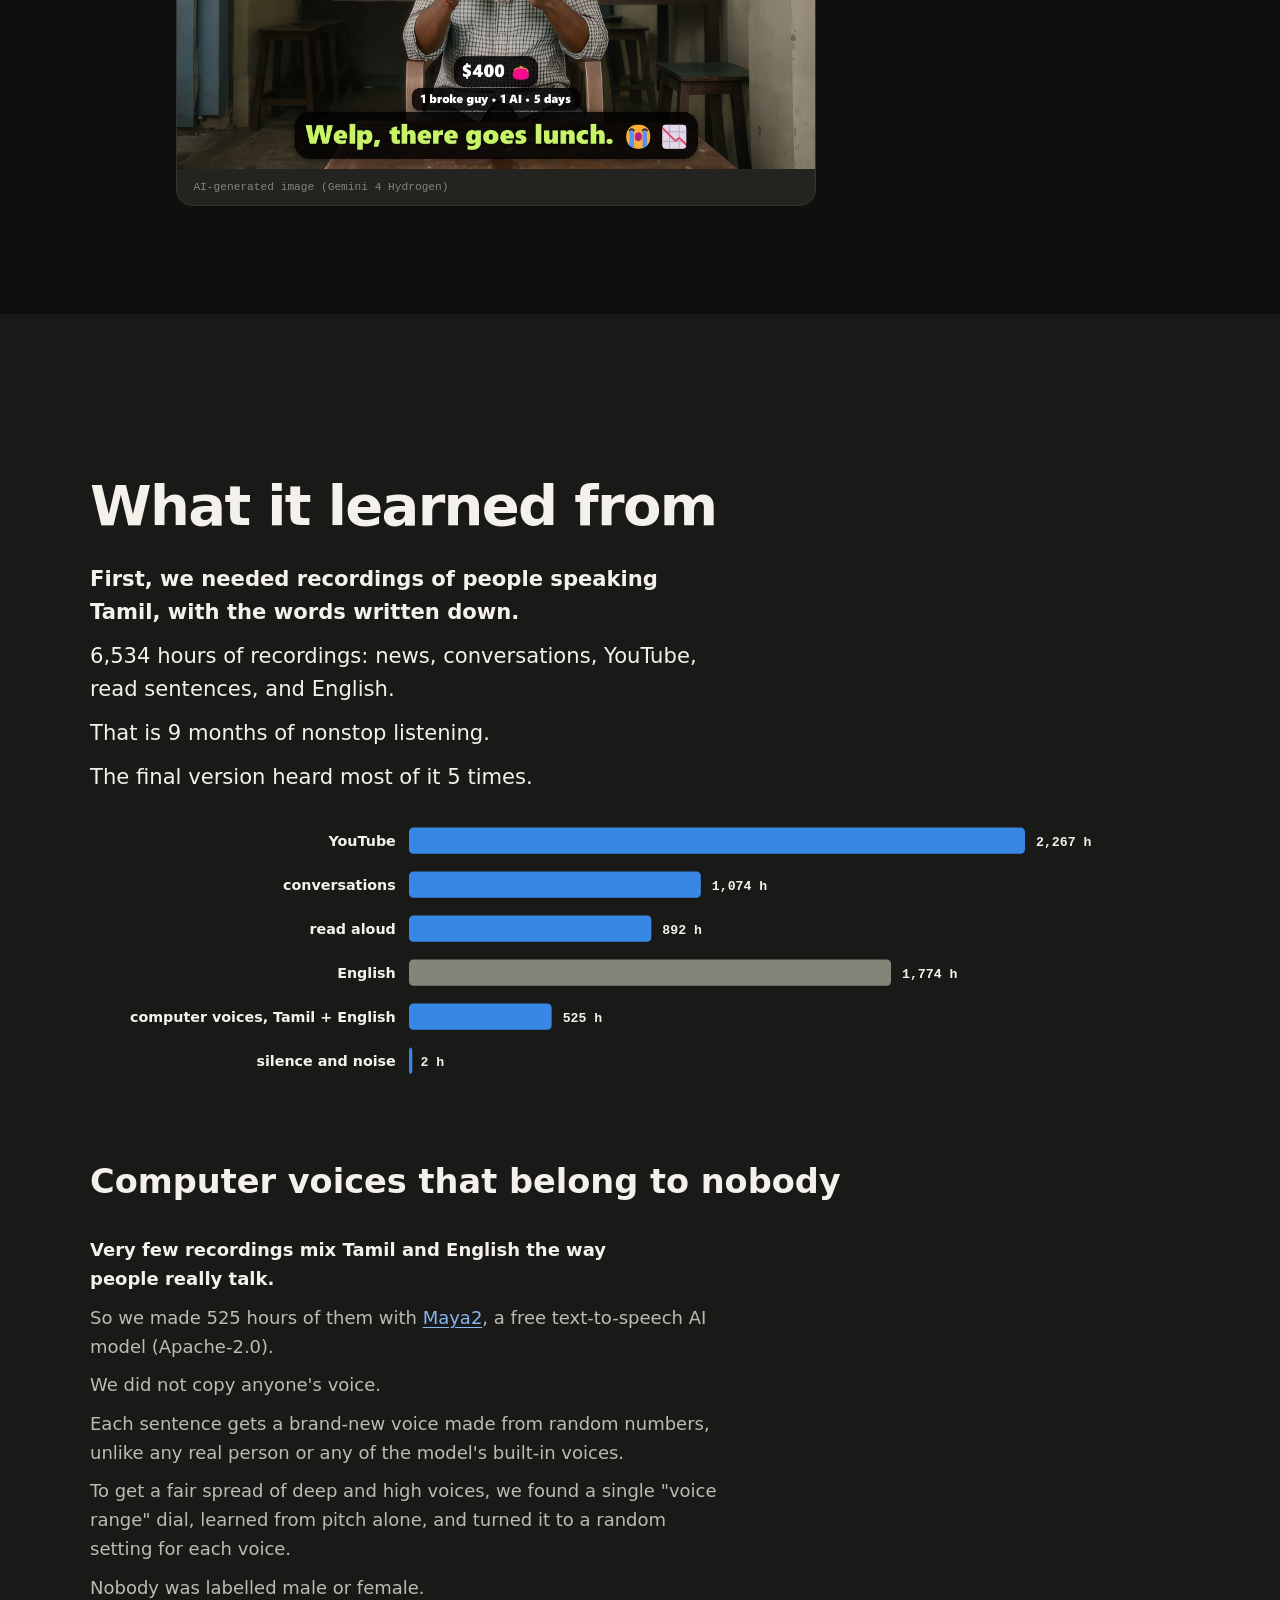
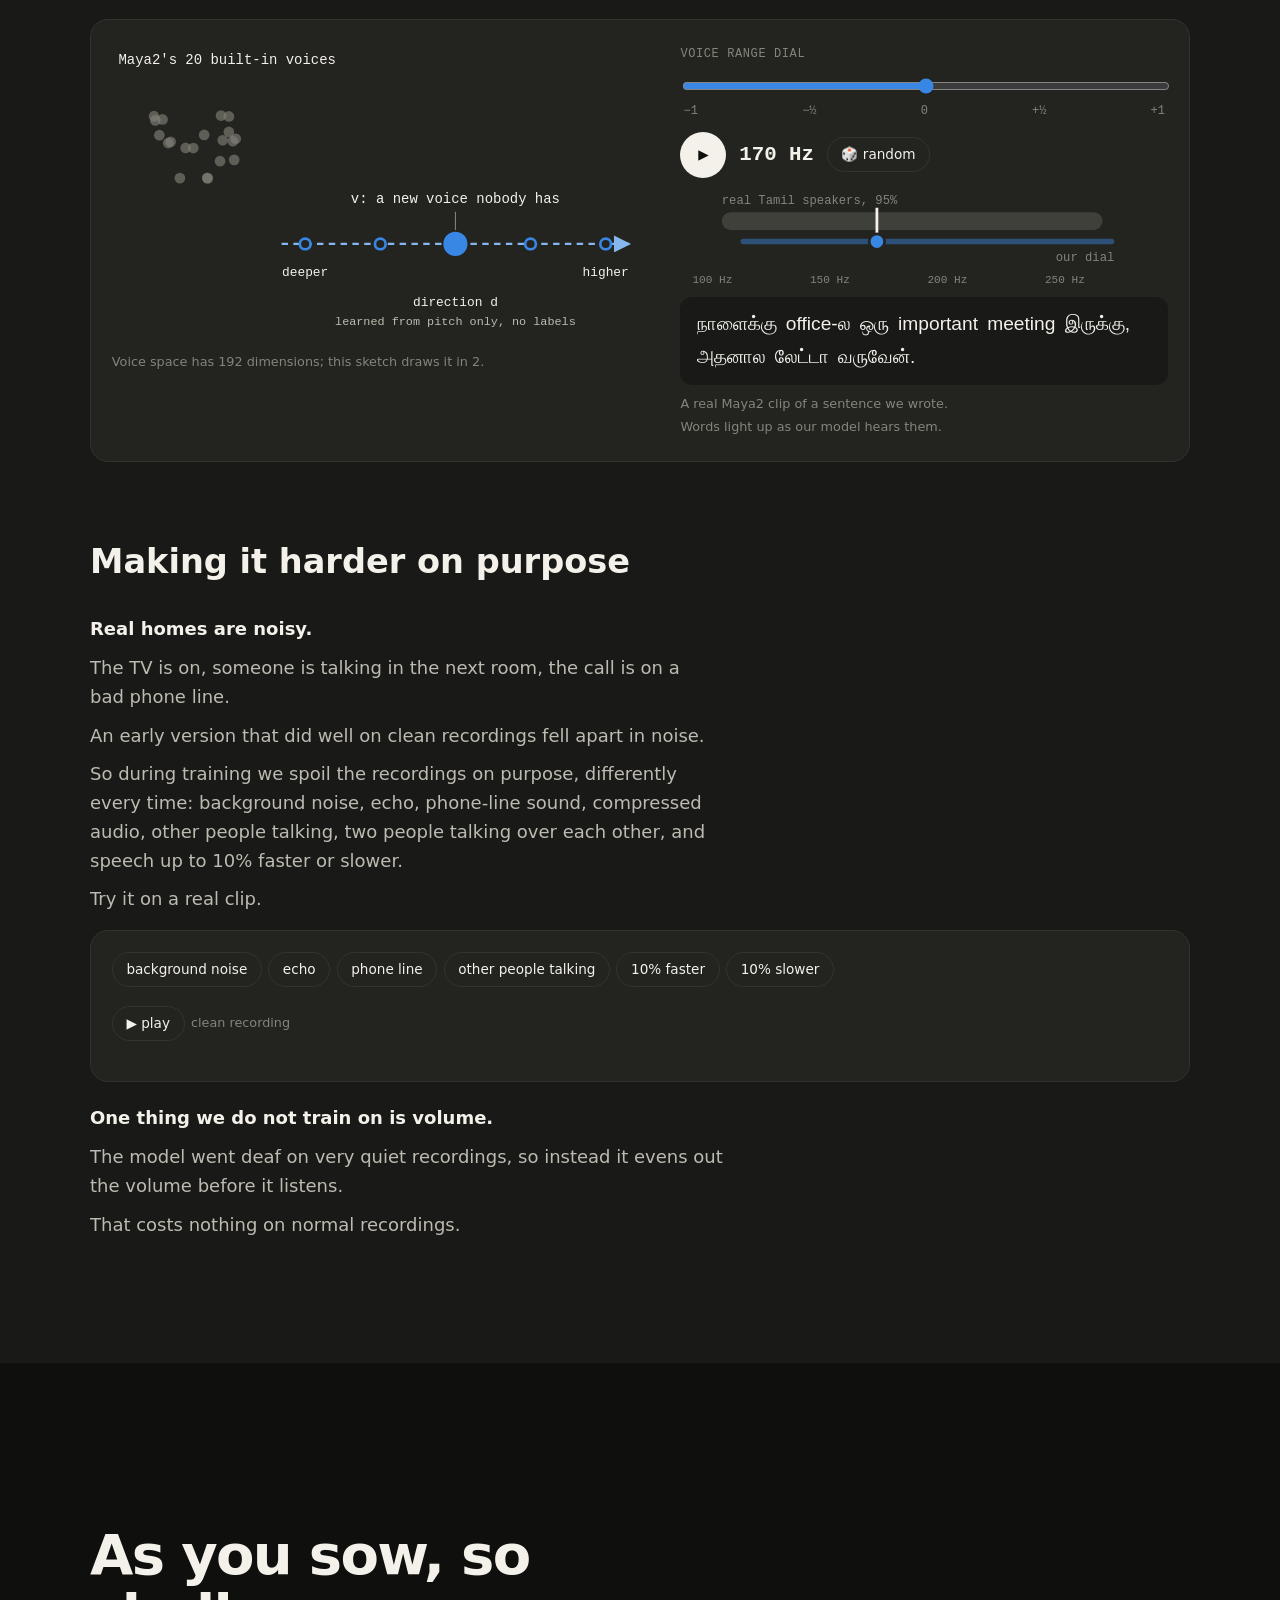
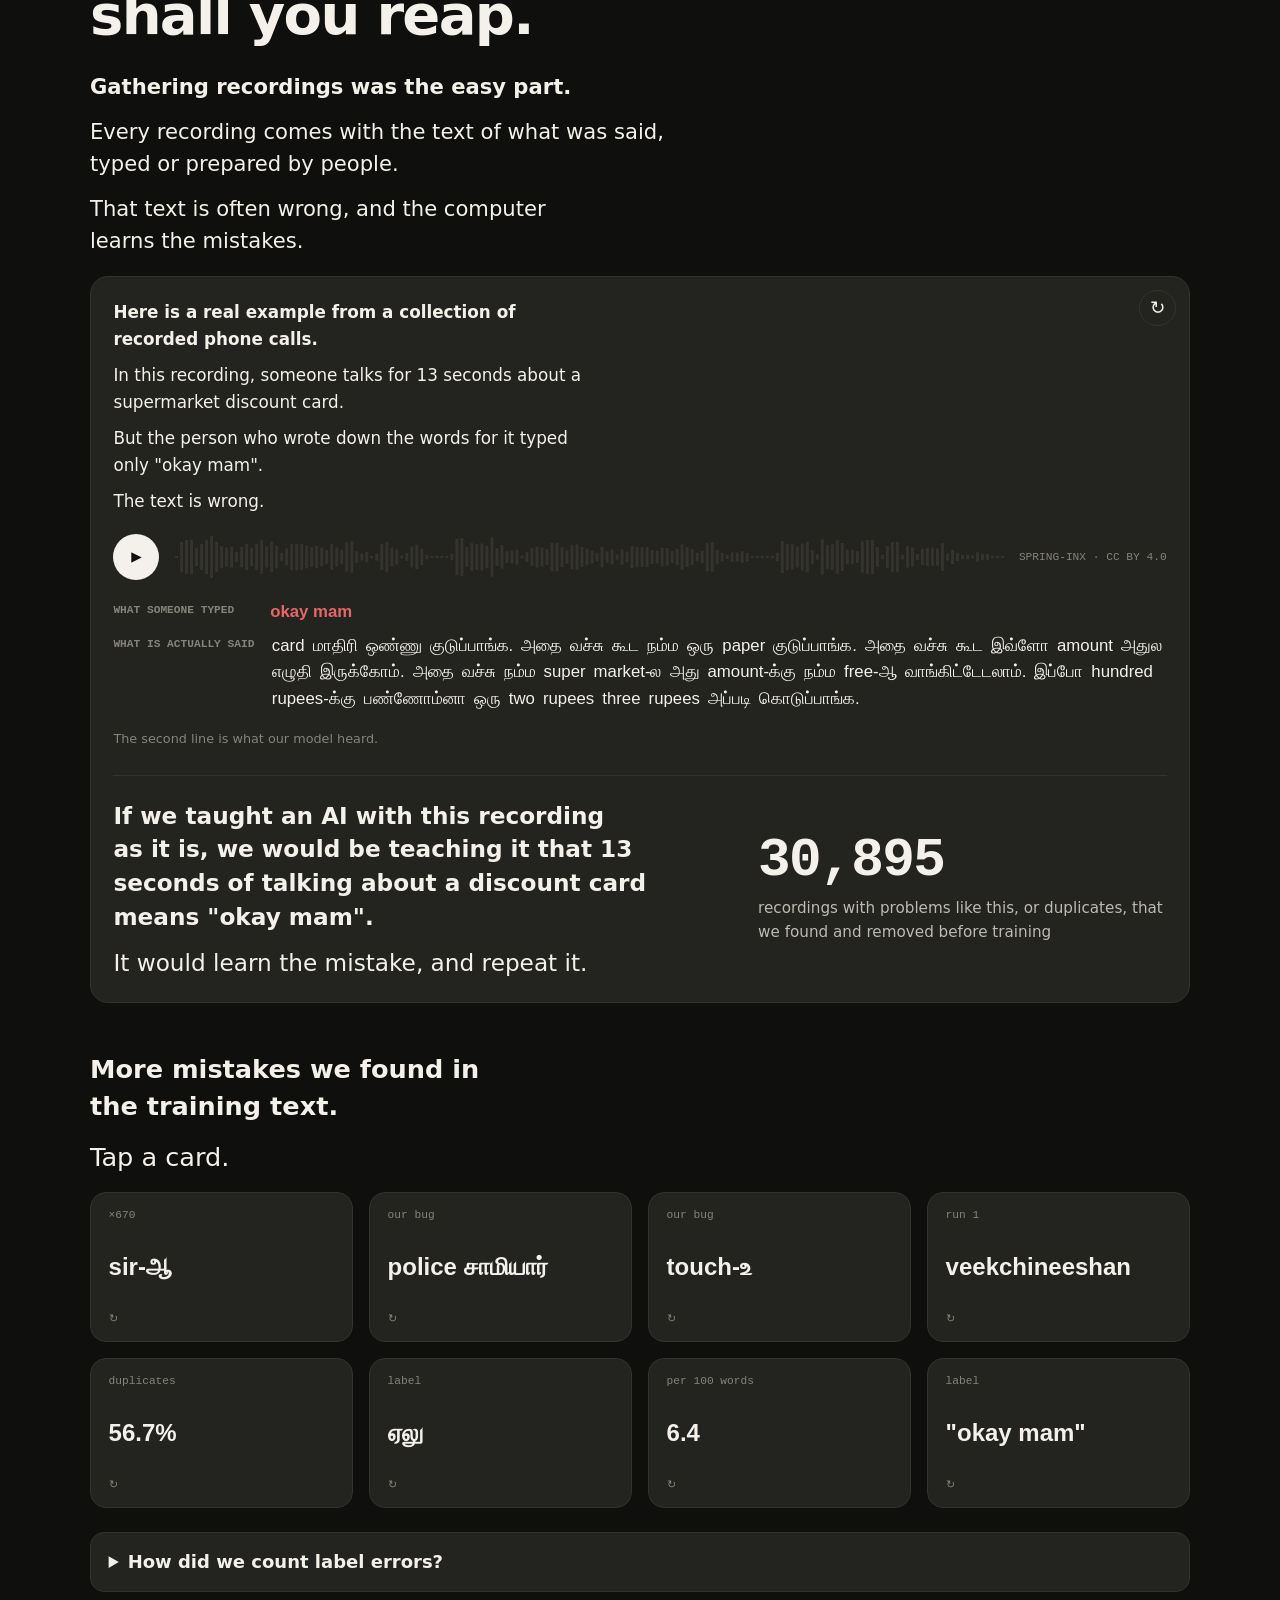
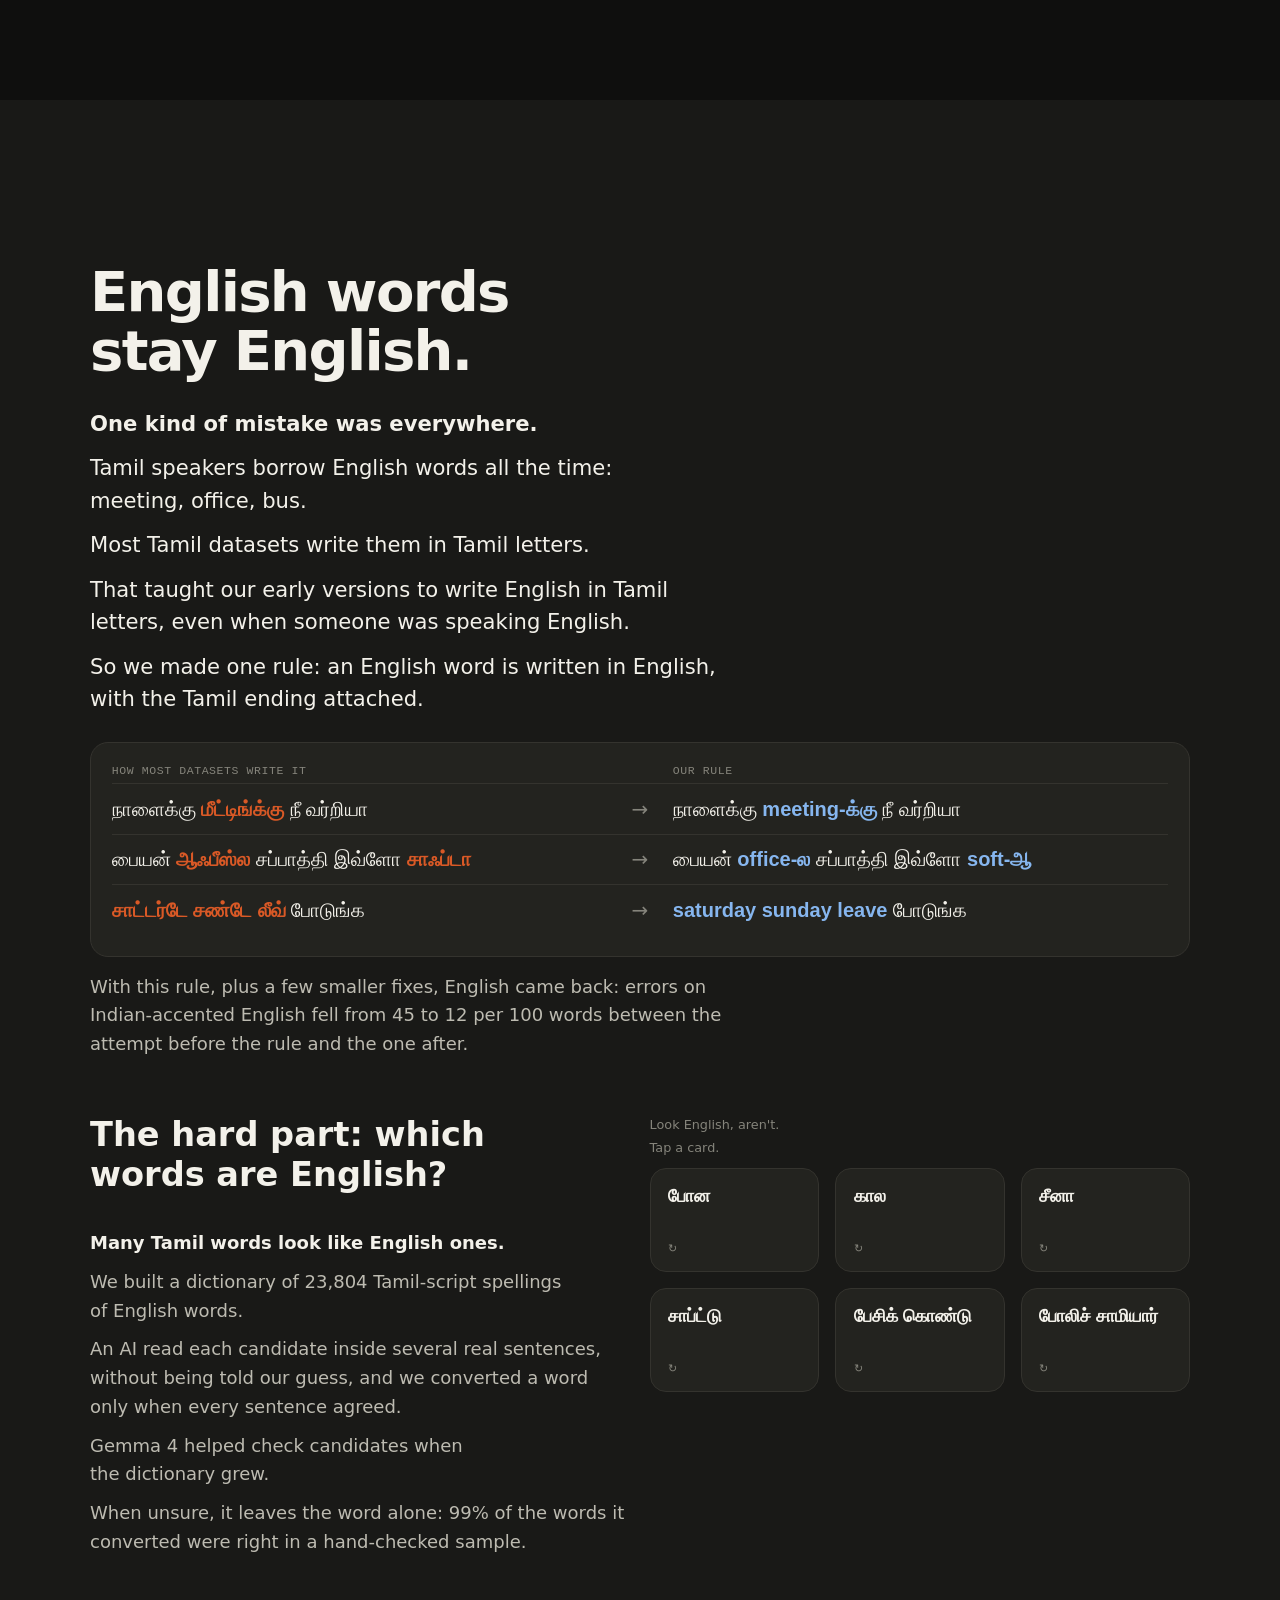
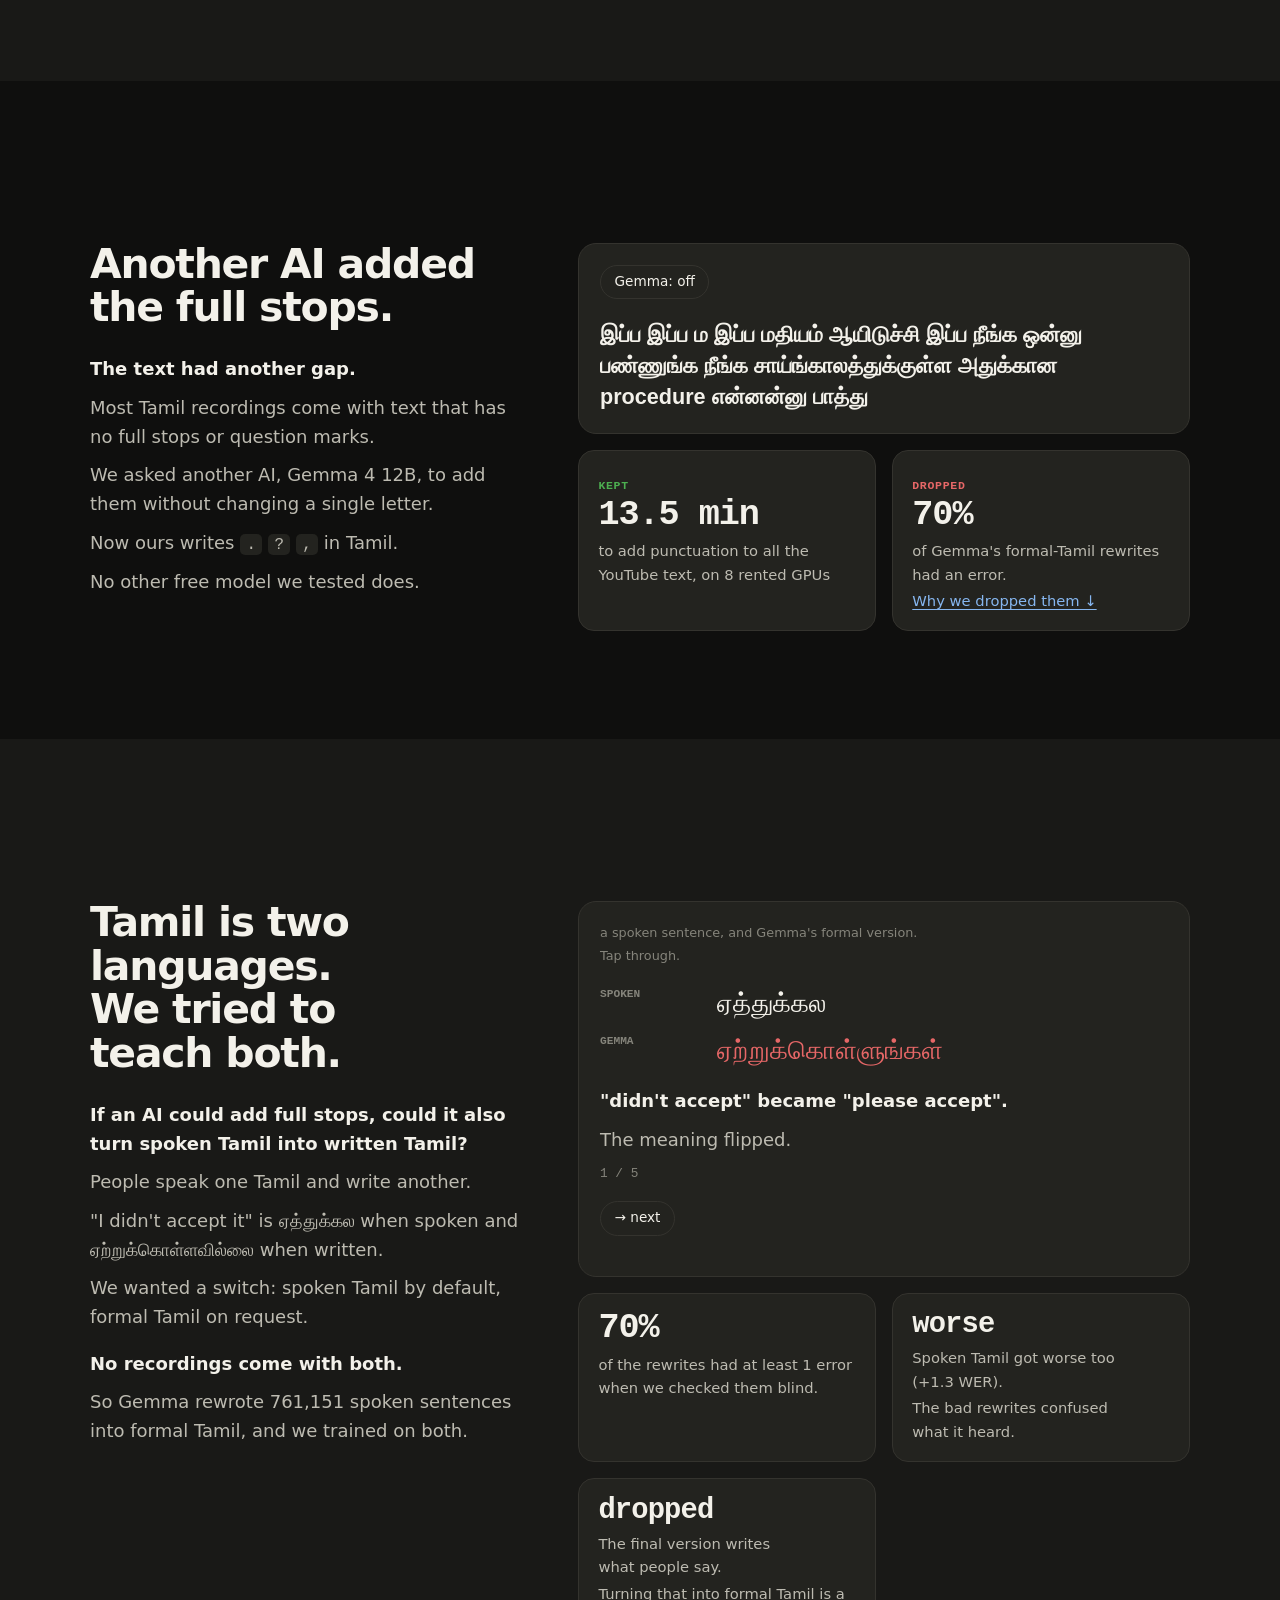
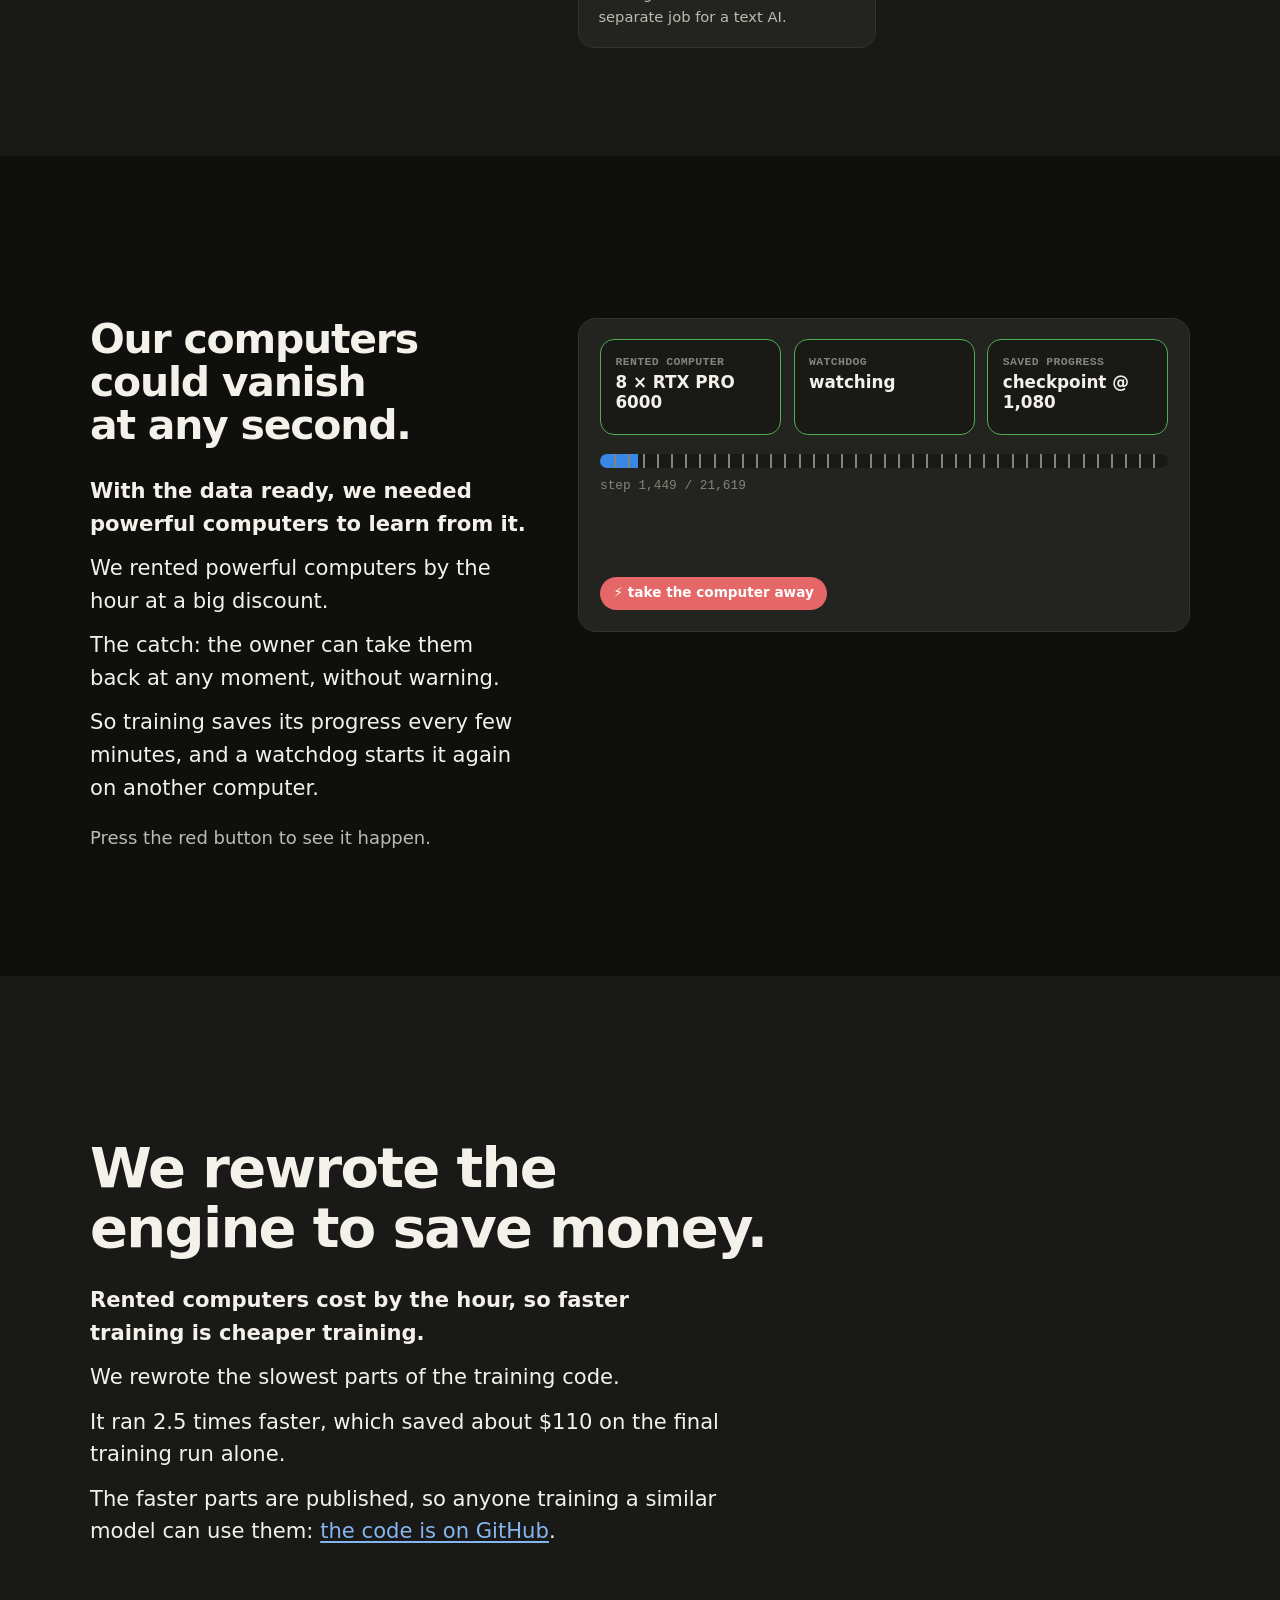
==== commit c4dd5fab: "What's new here (README) and 'What others can take from this' (write-up appendix) Findings (spoken-t" ====
--- a/docs/index.html
+++ b/docs/index.html
@@ -25,7 +25,7 @@
 <meta name="twitter:image" content="https://shrirajh.github.io/parakeet-tamil-kili/img/og.png">
 <meta name="twitter:image:alt" content="parakeet-tamil · தமிழ் கிளி: 34.05 WER on conversational Tamil, 28 times faster than real time on 8 CPU threads, 0.6 billion parameters, CC BY-SA 4.0.">
 <script type="application/ld+json">{"@context": "https://schema.org", "@graph": [{"@type": "TechArticle", "headline": "parakeet-tamil · தமிழ் கிளி", "description": "Free speech recognition for Tamil, English and both mixed, small enough to run on an ordinary computer. An interactive write-up, in English and Tamil, of how it was built in 5 days for about $400.", "url": "https://shrirajh.github.io/parakeet-tamil-kili/", "inLanguage": ["en", "ta"], "image": "https://shrirajh.github.io/parakeet-tamil-kili/img/og.png", "author": {"@type": "Person", "name": "shrirajh", "url": "https://github.com/shrirajh"}, "datePublished": "2026-11-14", "about": "Tamil and English automatic speech recognition"}, {"@type": "SoftwareSourceCode", "name": "parakeet-tamil-kili", "codeRepository": "https://github.com/shrirajh/parakeet-tamil-kili", "programmingLanguage": "Python", "license": "https://www.apache.org/licenses/LICENSE-2.0"}, {"@type": "SoftwareApplication", "name": "parakeet-tamil-kili", "applicationCategory": "Speech recognition", "operatingSystem": "Linux, Windows, macOS, web browser", "url": "https://huggingface.co/shrirajh/parakeet-tamil-kili", "license": "https://creativecommons.org/licenses/by-sa/4.0/", "offers": {"@type": "Offer", "price": "0", "priceCurrency": "USD"}}]}</script>
-<link rel="stylesheet" href="assets/style.css?v=48">
+<link rel="stylesheet" href="assets/style.css?v=50">
 <link rel="icon" href="data:image/svg+xml,<svg xmlns='http://www.w3.org/2000/svg' viewBox='0 0 100 100'><text y='.9em' font-size='90'>🦜</text></svg>">
 <script>(function(){var d=document.documentElement,t=localStorage.getItem("theme"),l=localStorage.getItem("lang"),p=localStorage.getItem("depth");if(t)d.dataset.theme=t;if(l)d.lang=l;if(p)d.dataset.depth=p;})();</script>
 </head>
@@ -807,6 +807,31 @@
   </div>
 </section>
 
+<!-- NEW -->
+<section class="chapter" id="new">
+  <div class="inner">
+    <h2 class="reveal" data-l="en">What others can take from this</h2>
+    <h2 class="reveal" data-l="ta">இதிலிருந்து மற்றவர்கள் எடுத்துக்கொள்ளக்கூடியவை</h2>
+    <p class="plain reveal" data-l="en">Some of this was new, as far as we know. Some of it others had done before, and we say so. Here is what we found, the parts others can reuse, and how it was built.</p>
+    <p class="plain reveal" data-l="ta">எங்களுக்குத் தெரிந்தவரை, இவற்றில் சில புதியவை. சிலவற்றை மற்றவர்கள் முன்பே செய்திருக்கிறார்கள்; அதையும் சொல்லியிருக்கிறோம். நாங்கள் கண்டறிந்தவை, மற்றவர்கள் மீண்டும் பயன்படுத்தக்கூடியவை, இது எப்படி உருவானது: இதோ.</p>
+    <div class="nvgrid reveal">
+      <div class="nv nv-f"><span class="k"><span data-l="en">finding</span><span data-l="ta">கண்டறிந்தது</span></span><div class="nvt" data-l="en">Tamil speech models quietly rewrite speech</div><div class="nvt" data-l="ta">தமிழ்ப் பேச்சு மாதிரிகள் பேச்சை அமைதியாக மாற்றி எழுதுகின்றன</div><p data-l="en">The 3 strongest other open models turn spoken Tamil into written Tamil about half the time. Ours: 0 times in 976.</p><p data-l="ta">மற்ற வலுவான 3 கட்டற்ற மாதிரிகள், பேச்சுத் தமிழை ஏறக்குறைய பாதி நேரம் எழுத்துத் தமிழாக மாற்றுகின்றன. எங்களுடையது: 976-இல் ஒருமுறைகூட இல்லை.</p></div>
+      <div class="nv nv-f"><span class="k"><span data-l="en">finding</span><span data-l="ta">கண்டறிந்தது</span></span><div class="nvt" data-l="en">Part of the labels can teach a rule</div><div class="nvt" data-l="ta">எழுத்துப்படிகளில் ஒரு பகுதியே ஒரு விதியைக் கற்றுத்தரும்</div><p data-l="en">We converted only the English words we were sure of, 64% of them. The model learned the rule anyway: 89% of English words come out in English letters.</p><p data-l="ta">உறுதியாகத் தெரிந்த ஆங்கிலச் சொற்களை மட்டுமே, அதாவது 64%-ஐ மட்டுமே மாற்றினோம். ஆனாலும் மாதிரி விதியைக் கற்றுக்கொண்டது: 89% ஆங்கிலச் சொற்கள் ஆங்கில எழுத்தில் வருகின்றன.</p></div>
+      <div class="nv nv-f"><span class="k"><span data-l="en">finding</span><span data-l="ta">கண்டறிந்தது</span></span><div class="nvt" data-l="en">Word timings, tested on Tamil</div><div class="nvt" data-l="ta">சொல் நேரங்கள், தமிழில் சோதிக்கப்பட்டவை</div><p data-l="en">94% of our word start times land within 0.2 seconds of an independent aligner. One rival manages 24%; another puts 7.5% of its words in silence.</p><p data-l="ta">எங்கள் சொல் தொடக்க நேரங்களில் 94%, ஒரு தனிப்பட்ட aligner-இலிருந்து 0.2 வினாடிக்குள் இருக்கின்றன. ஒரு போட்டி மாதிரிக்கு 24%; இன்னொன்று தன் சொற்களில் 7.5%-ஐ அமைதிக்குள் வைக்கிறது.</p></div>
+      <div class="nv nv-f"><span class="k"><span data-l="en">finding</span><span data-l="ta">கண்டறிந்தது</span></span><div class="nvt" data-l="en">Tests have mistakes too</div><div class="nvt" data-l="ta">தேர்வுகளிலும் தவறுகள் உண்டு</div><p data-l="en">On one read-speech test, 7 to 13% of what each model is marked wrong for are errors in the stored answer. We removed 30,895 training recordings with wrong text.</p><p data-l="ta">வாசித்த பேச்சுக்கான ஒரு தேர்வில், ஒவ்வொரு மாதிரிக்கும் தவறு எனக் குறிக்கப்பட்டவற்றில் 7 முதல் 13% வரை, சேமித்து வைத்த விடையிலேயே உள்ள தவறுகள். தவறான உரை கொண்ட 30,895 பயிற்சிப் பதிவுகளை நீக்கினோம்.</p></div>
+      <div class="nv nv-r"><span class="k"><span data-l="en">reusable</span><span data-l="ta">மீண்டும் பயன்படுத்தலாம்</span></span><div class="nvt" data-l="en">A voice-pitch dial without labels</div><div class="nvt" data-l="ta">குறிச்சொற்கள் இல்லாத ஒரு குரல் சுருதிக் குமிழ்</div><p data-l="en">Computer voices that belong to nobody, turned from deep to high along one direction learned from pitch alone. No gender labels, no real person's voice.</p><p data-l="ta">யாருக்கும் சொந்தமில்லாத கணினிக் குரல்கள்; சுருதியை மட்டும் வைத்துக் கற்ற ஒரே திசையில் ஆழ்ந்த குரலிலிருந்து உயர்ந்த குரலுக்குத் திருப்பலாம். பாலினக் குறிச்சொற்களும் இல்லை, எந்த மனிதரின் குரலும் இல்லை.</p></div>
+      <div class="nv nv-r"><span class="k"><span data-l="en">reusable</span><span data-l="ta">மீண்டும் பயன்படுத்தலாம்</span></span><div class="nvt" data-l="en">Marking Tamil fairly</div><div class="nvt" data-l="ta">தமிழை நியாயமாக மதிப்பிடுதல்</div><p data-l="en">A sound score that forgives the sounds Tamil speakers merge, and a meaning score checked against blind judges.</p><p data-l="ta">தமிழ் பேசுபவர்கள் ஒன்றாக்கும் ஒலிகளை மன்னிக்கும் ஒரு ஒலி மதிப்பெண்; கண்மூடி மதிப்பிடுபவர்களோடு ஒப்பிட்டுச் சோதித்த ஒரு பொருள் மதிப்பெண்.</p></div>
+      <div class="nv nv-r"><span class="k"><span data-l="en">reusable</span><span data-l="ta">மீண்டும் பயன்படுத்தலாம்</span></span><div class="nvt" data-l="en">Tamil letters for an English model</div><div class="nvt" data-l="ta">ஆங்கில மாதிரிக்குத் தமிழ் எழுத்துகள்</div><p data-l="en">2,044 Tamil pieces added without changing a single English one. Each new piece started from the sound it stands for.</p><p data-l="ta">ஒரு ஆங்கிலத் துண்டைக்கூட மாற்றாமல் 2,044 தமிழ்த் துண்டுகளைச் சேர்த்தோம். ஒவ்வொரு புதிய துண்டும், அது குறிக்கும் ஒலியிலிருந்தே தொடங்கியது.</p></div>
+      <div class="nv nv-r"><span class="k"><span data-l="en">reusable</span><span data-l="ta">மீண்டும் பயன்படுத்தலாம்</span></span><div class="nvt" data-l="en">A faster training engine</div><div class="nvt" data-l="ta">வேகமான பயிற்சி இயந்திரம்</div><p data-l="en">Training 2.54 times faster for this family of models, published as one line of code.</p><p data-l="ta">இந்த வகை மாதிரிகளுக்கு 2.54 மடங்கு வேகமான பயிற்சி; ஒரே ஒரு வரி நிரலாக வெளியிட்டிருக்கிறோம்.</p></div>
+      <div class="nv nv-w"><span class="k"><span data-l="en">way of working</span><span data-l="ta">வேலை முறை</span></span><div class="nvt" data-l="en">One person and an AI, at this scale</div><div class="nvt" data-l="ta">இந்த அளவில், ஒரு மனிதரும் ஒரு AI-யும்</div><p data-l="en">Data, labels, training, the engine, testing and release in 5 days for about $400, with Claude as the assistant and a person deciding every step.</p><p data-l="ta">தரவு, எழுத்துப்படிகள், பயிற்சி, இயந்திரம், சோதனை, வெளியீடு: 5 நாட்களில், சுமார் $400 செலவில். Claude உதவியாளராக; ஒவ்வொரு அடியையும் முடிவு செய்தது ஒரு மனிதர்.</p></div>
+    </div>
+    <div data-d="d" class="reveal" style="margin-top:2.4rem">
+      <h3 data-l="en">The evidence, and what came before</h3><h3 data-l="ta">ஆதாரமும், முன்பே இருந்தவையும்</h3>
+      <div class="tablewrap"><table class="dt nvtable"><thead><tr><th><span data-l="en">what</span><span data-l="ta">என்ன</span></th><th><span data-l="en">evidence</span><span data-l="ta">ஆதாரம்</span></th><th><span data-l="en">relation to existing work</span><span data-l="ta">ஏற்கெனவே உள்ளவற்றோடு தொடர்பு</span></th></tr></thead><tbody><tr><td><span data-l="en">Tamil ASR quietly rewrites speech</span><span data-l="ta">தமிழ் ASR பேச்சை அமைதியாக மாற்றி எழுதுகிறது</span></td><td><span data-l="en">53–54% of 976 spoken forms rewritten by the 3 strongest other open models on IndicVoices; ours 0. Those 3 differ from each other on 21–29 words in 100, from what was said on 51–56.</span><span data-l="ta">IndicVoices-இல், 976 பேச்சு வடிவங்களில் 53–54%-ஐ மற்ற வலுவான 3 மாதிரிகள் மாற்றின; எங்களுடையது 0. அந்த 3-உம் தங்களுக்குள் 100-இல் 21–29 சொற்களில் வேறுபடுகின்றன; சொன்னதிலிருந்து 51–56 சொற்களில்.</span></td><td><span data-l="en">Verbatim vs clean transcription is an old distinction. New: how much current Tamil models normalise without being asked. Our own spoken/written switch, trained on AI-made formal labels (70% with errors), cost 1.3 WER.</span><span data-l="ta">சொன்னபடியே எழுதுவதும், சீர்ப்படுத்தி எழுதுவதும் பழைய வேறுபாடு. புதியது: இப்போதைய தமிழ் மாதிரிகள், கேட்காமலேயே எவ்வளவு சீராக்குகின்றன என்பது. AI உருவாக்கிய முறையான எழுத்துப்படிகளில் (70%-இல் பிழை) பயிற்றுவித்த எங்கள் பேச்சு/எழுத்து மாற்றி, 1.3 WER இழப்பு தந்தது.</span></td></tr><tr><td><span data-l="en">A convention learned from partial labels</span><span data-l="ta">பகுதி எழுத்துப்படிகளிலிருந்து கற்ற ஒரு மரபு</span></td><td><span data-l="en">99% precision on a hand-checked sample, 64% recall on the labels; 89% of English words in conversational Tamil come out in Latin script.</span><span data-l="ta">கையால் சோதித்த மாதிரியில் 99% துல்லியம், எழுத்துப்படிகளில் 64% மீட்பு; அன்றாடத் தமிழில் வரும் ஆங்கிலச் சொற்களில் 89% லத்தீன் எழுத்தில் வருகின்றன.</span></td><td><span data-l="en">Transliteration for code-switched ASR is established. New: converting only the sure part was enough for the model to learn the rule.</span><span data-l="ta">கலப்புமொழி ASR-க்கு எழுத்துப்பெயர்ப்பு ஏற்கெனவே உள்ள முறை. புதியது: உறுதியான பகுதியை மட்டும் மாற்றியதே, மாதிரி விதியைக் கற்கப் போதுமானதாக இருந்தது.</span></td></tr><tr><td><span data-l="en">Word timestamps on Tamil, compared</span><span data-l="ta">தமிழில் சொல் நேரங்கள், ஒப்பீடு</span></td><td><span data-l="en">120 spliced Tamil recordings, Meta MMS forced aligner. Within 0.2 s: ours 94%, IndicWhisper 90%, Nemotron 24%. In silence: 1.1%, 7.5%, 0.3%.</span><span data-l="ta">இணைக்கப்பட்ட 120 தமிழ்ப் பதிவுகள், Meta MMS forced aligner. 0.2 வினாடிக்குள்: எங்களுடையது 94%, IndicWhisper 90%, Nemotron 24%. அமைதிக்குள்: 1.1%, 7.5%, 0.3%.</span></td><td><span data-l="en">We know of no published like-for-like comparison on Tamil.</span><span data-l="ta">தமிழில் இப்படி நேருக்கு நேரான ஒப்பீடு வெளியிடப்பட்டதாக எங்களுக்குத் தெரியவில்லை.</span></td></tr><tr><td><span data-l="en">The tests contain mistakes</span><span data-l="ta">தேர்வுகளிலும் தவறுகள்</span></td><td><span data-l="en">Kathbath: 7% of our marked errors and 13% of indic-transcribe-core's are reference errors (prompt typos, readers saying something else). 30,895 training recordings removed. A prank recording in Common Voice English's test set.</span><span data-l="ta">Kathbath: எங்களுக்குத் தவறு எனக் குறிக்கப்பட்டவற்றில் 7%, indic-transcribe-core-க்கு 13%, குறிப்புரையிலேயே உள்ள தவறுகள் (வாசிக்கக் கொடுத்ததில் எழுத்துப் பிழை, அல்லது வாசித்தவர் வேறு சொன்னது). 30,895 பயிற்சிப் பதிவுகள் நீக்கப்பட்டன. Common Voice ஆங்கிலத் தேர்வுத் தொகுப்பில் ஒரு குறும்புப் பதிவு.</span></td><td><span data-l="en">Label errors in test sets are well documented (Northcutt et al., 2021). New: measured on Tamil read-speech tests.</span><span data-l="ta">தேர்வுத் தொகுப்புகளில் குறிச்சொல் பிழைகள் நன்கு அறியப்பட்டவை (Northcutt et al., 2021). புதியது: தமிழ் வாசிப்புத் தேர்வுகளில் அளந்தது.</span></td></tr><tr><td><span data-l="en">A voice-pitch dial without labels</span><span data-l="ta">குறிச்சொற்கள் இல்லாத சுருதிக் குமிழ்</span></td><td><span data-l="en">Cross-validated R² 0.68; orders 346 real speakers by pitch (Spearman 0.77, ceiling 0.87); separates their gender labels at AUC 0.92 without seeing them.</span><span data-l="ta">குறுக்குச் சரிபார்த்த R² 0.68; 346 உண்மையான பேச்சாளர்களைச் சுருதிப்படி வரிசைப்படுத்துகிறது (Spearman 0.77, உச்சவரம்பு 0.87); அவர்களின் பாலினக் குறிச்சொற்களைப் பார்க்காமலேயே AUC 0.92-இல் பிரிக்கிறது.</span></td><td><span data-l="en">Latent-direction steering (Shen et al., 2020) and random-speaker augmentation exist. New: label-free pitch control in a TTS speaker space, checked on real voices.</span><span data-l="ta">மறைவெளித் திசையில் திருப்புதல் (Shen et al., 2020), தற்செயல் பேச்சாளர்களைக் கொண்டு தரவைப் பெருக்குதல் இரண்டும் ஏற்கெனவே உள்ளவை. புதியது: TTS பேச்சாளர் வெளியில், குறிச்சொற்கள் இல்லாத சுருதிக் கட்டுப்பாடு; உண்மைக் குரல்களில் சோதித்தது.</span></td></tr><tr><td><span data-l="en">Tamil-aware metrics</span><span data-l="ta">தமிழுக்கு ஏற்ற அளவீடுகள்</span></td><td><span data-l="en">PER: merged sounds (ல/ள/ழ, ண/ந/ன, ர/ற, vowel length) cost 0.25. EER: AUC 0.88 against blind meaning judges on 5,232 sentences.</span><span data-l="ta">PER: ஒன்றாகும் ஒலிகளுக்கு (ல/ள/ழ, ண/ந/ன, ர/ற, உயிர் நீளம்) 0.25 மட்டும். EER: 5,232 வாக்கியங்களில், கண்மூடி மதிப்பிட்டவர்களோடு AUC 0.88.</span></td><td><span data-l="en">Weighted phonetic distances exist; EER is close to SemDist (Kim et al., 2021). New: Tamil merger-aware weights, and the validation.</span><span data-l="ta">எடையிட்ட ஒலி இடைவெளிகள் ஏற்கெனவே உள்ளன; EER, SemDist-ஐ (Kim et al., 2021) ஒத்தது. புதியது: தமிழ் ஒலி இணைவுகளுக்கு ஏற்ற எடைகளும், சரிபார்ப்பும்.</span></td></tr><tr><td><span data-l="en">Cross-script tokenizer warm start</span><span data-l="ta">எழுத்துமுறை தாண்டிய tokenizer முன்தொடக்கம்</span></td><td><span data-l="en">English tokenisation and every old weight unchanged (scores identical before training); Tamil sentences 57 → 27 tokens.</span><span data-l="ta">ஆங்கிலத் துண்டாக்கமும் பழைய எடைகளும் மாறவில்லை (பயிற்சிக்கு முன் மதிப்பெண்கள் அப்படியே); ஒரு தமிழ் வாக்கியம் 57 → 27 துண்டுகள்.</span></td><td><span data-l="en">Initialising new embeddings from existing subwords is known (WECHSEL, 2022; FOCUS, 2023). Not compared against random initialisation.</span><span data-l="ta">இருக்கும் துண்டுகளிலிருந்து புதிய embedding-களைத் தொடங்குவது அறியப்பட்ட முறை (WECHSEL, 2022; FOCUS, 2023). தற்செயல் தொடக்கத்தோடு ஒப்பிடவில்லை.</span></td></tr><tr><td><span data-l="en">Training kernels</span><span data-l="ta">பயிற்சி kernel-கள்</span></td><td><span data-l="en">358 → 911 audio hours per GPU-hour on Blackwell (2.54×), about 60% less compute per audio hour; one call, exactness tests included.</span><span data-l="ta">Blackwell-இல் ஒரு GPU-மணிக்கு 358 → 911 ஒலி மணிகள் (2.54×); ஒரு ஒலி மணிக்கு ஏறக்குறைய 60% குறைவான கணினி; ஒரே அழைப்பு, துல்லியச் சோதனைகளுடன்.</span></td><td><span data-l="en">Fused attention and loss kernels are common; these are drop-ins for NeMo FastConformer-TDT.</span><span data-l="ta">இணைத்த attention, loss kernel-கள் பொதுவானவை; இவை NeMo FastConformer-TDT-க்கு நேரடியாகப் பொருத்தக்கூடியவை.</span></td></tr><tr><td><span data-l="en">AI-assisted engineering at this scale</span><span data-l="ta">இந்த அளவில், AI துணையுடனான பொறியியல்</span></td><td><span data-l="en">5 days, about $400 of compute; 718 messages from the person, 12,517 replies from Claude (76 helper agents), 11.9 M tokens written. A person directed every step and checked every result.</span><span data-l="ta">5 நாட்கள், சுமார் $400 கணினிச் செலவு; மனிதரிடமிருந்து 718 செய்திகள், Claude-இடமிருந்து 12,517 பதில்கள் (76 உதவி AI-கள்), 11.9 M token-கள் எழுதப்பட்டன. ஒவ்வொரு அடியையும் ஒரு மனிதர் வழிநடத்தினார், ஒவ்வொரு முடிவையும் சோதித்தார்.</span></td><td><span data-l="en">AI coding assistants are widely used. New: a whole open ML project of this scope, with the effort logged and the way of working described.</span><span data-l="ta">AI நிரலாக்க உதவியாளர்கள் பரவலாகப் பயன்படுகின்றன. புதியது: இந்த அளவிலான ஒரு முழுக் கட்டற்ற ML திட்டம்; உழைப்பு பதிவு செய்யப்பட்டு, வேலை முறை விவரிக்கப்பட்டுள்ளது.</span></td></tr></tbody></table></div>
+    </div>
+  </div>
+</section>
+
 <footer>
   <p>parakeet-tamil · தமிழ் கிளி · shrirajh · <span data-l="en">model</span><span data-l="ta">மாதிரி</span> <a href="https://creativecommons.org/licenses/by-sa/4.0/">CC BY-SA 4.0</a> · <span data-l="en">code</span><span data-l="ta">நிரல்</span> <a href="https://www.apache.org/licenses/LICENSE-2.0">Apache-2.0</a>. <span data-l="en">Fine-tuned from NVIDIA parakeet-tdt-0.6b-v3 (CC BY 4.0).</span><span data-l="ta">NVIDIA parakeet-tdt-0.6b-v3 (CC BY 4.0) மாதிரியிலிருந்து பயிற்றுவிக்கப்பட்டது.</span></p>
   <p data-l="en">Audio clips: IndicVoices (AI4Bharat, CC BY 4.0), Kathbath (AI4Bharat), FLEURS (Google, audio CC BY 4.0, text from FLORES CC BY-SA 4.0), Svarah (AI4Bharat, CC BY 4.0), LibriSpeech (CC BY 4.0), SPRING-INX (IIT Madras SPRING Lab, CC BY 4.0). Scores use the public test sets listed in the repository. Other models were used only as benchmarks.</p>
@@ -835,6 +860,6 @@
     <p><b>வேகமும் நேரலையும்.</b> Decode என்பது ஒரு encoder ஓட்டமும், வெளிவரும் ஒவ்வொரு துண்டுக்கும் ஒரு சிறிய prediction, joint படியும் மட்டுமே; ஒன்றும் தேவையில்லாத frame-களை TDT durations தாண்டிவிடுகின்றன. பெரிய autoregressive decoder இல்லை. Local attention (ஒவ்வொரு பக்கமும் 256 frame) இருப்பதால், செலவு நீளத்துக்கு நேர்விகிதத்தில் மட்டுமே வளர்கிறது; ஒலி வர வர அதைத் துண்டுகளாக எழுதலாம். உலாவி demo-வின் நேரலை முறை இப்படித்தான் வேலை செய்கிறது.</p>
   </div>
 </dialog>
-<script src="assets/app.js?v=69"></script>
+<script src="assets/app.js?v=71"></script>
 </body>
 </html>
--- a/docs/assets/style.css
+++ b/docs/assets/style.css
@@ -544,3 +544,14 @@
 #read .choices button.flash { border-color: var(--ours); animation: ctlpulse 1.1s ease-out 2; }
 #read .choices button.flash:nth-child(2) { animation-delay: .18s; }
 @media (prefers-reduced-motion: reduce) { #read .choices button.flash { animation: none; outline: 2px solid var(--ours); outline-offset: 3px; } }
+
+/* ---------- what others can take from this ---------- */
+.nvgrid { display: grid; grid-template-columns: repeat(auto-fill, minmax(290px, 1fr)); gap: .9rem; margin-top: 1.6rem; }
+.nv { background: var(--bg-2); border: 1px solid var(--rule); border-left: 4px solid var(--fg-3); border-radius: 14px; padding: 1rem 1.15rem; }
+.nv.nv-f { border-left-color: var(--ours); } .nv.nv-r { border-left-color: var(--good); } .nv.nv-w { border-left-color: var(--warn); }
+.nv .k { font: 700 .68rem var(--mono); text-transform: uppercase; letter-spacing: .06em; color: var(--fg-3); }
+html[lang="ta"] .nv .k { letter-spacing: 0; text-transform: none; font-family: var(--ta); }
+.nv .nvt { font-weight: 750; font-size: 1.05rem; margin: .35rem 0 .45rem; line-height: 1.35; color: var(--fg); }
+.nv p { font-size: .92rem; margin: 0; color: var(--fg-2); }
+table.nvtable td, table.nvtable th { white-space: normal; text-align: left; vertical-align: top; }
+table.nvtable td:first-child { font-weight: 650; min-width: 11rem; }
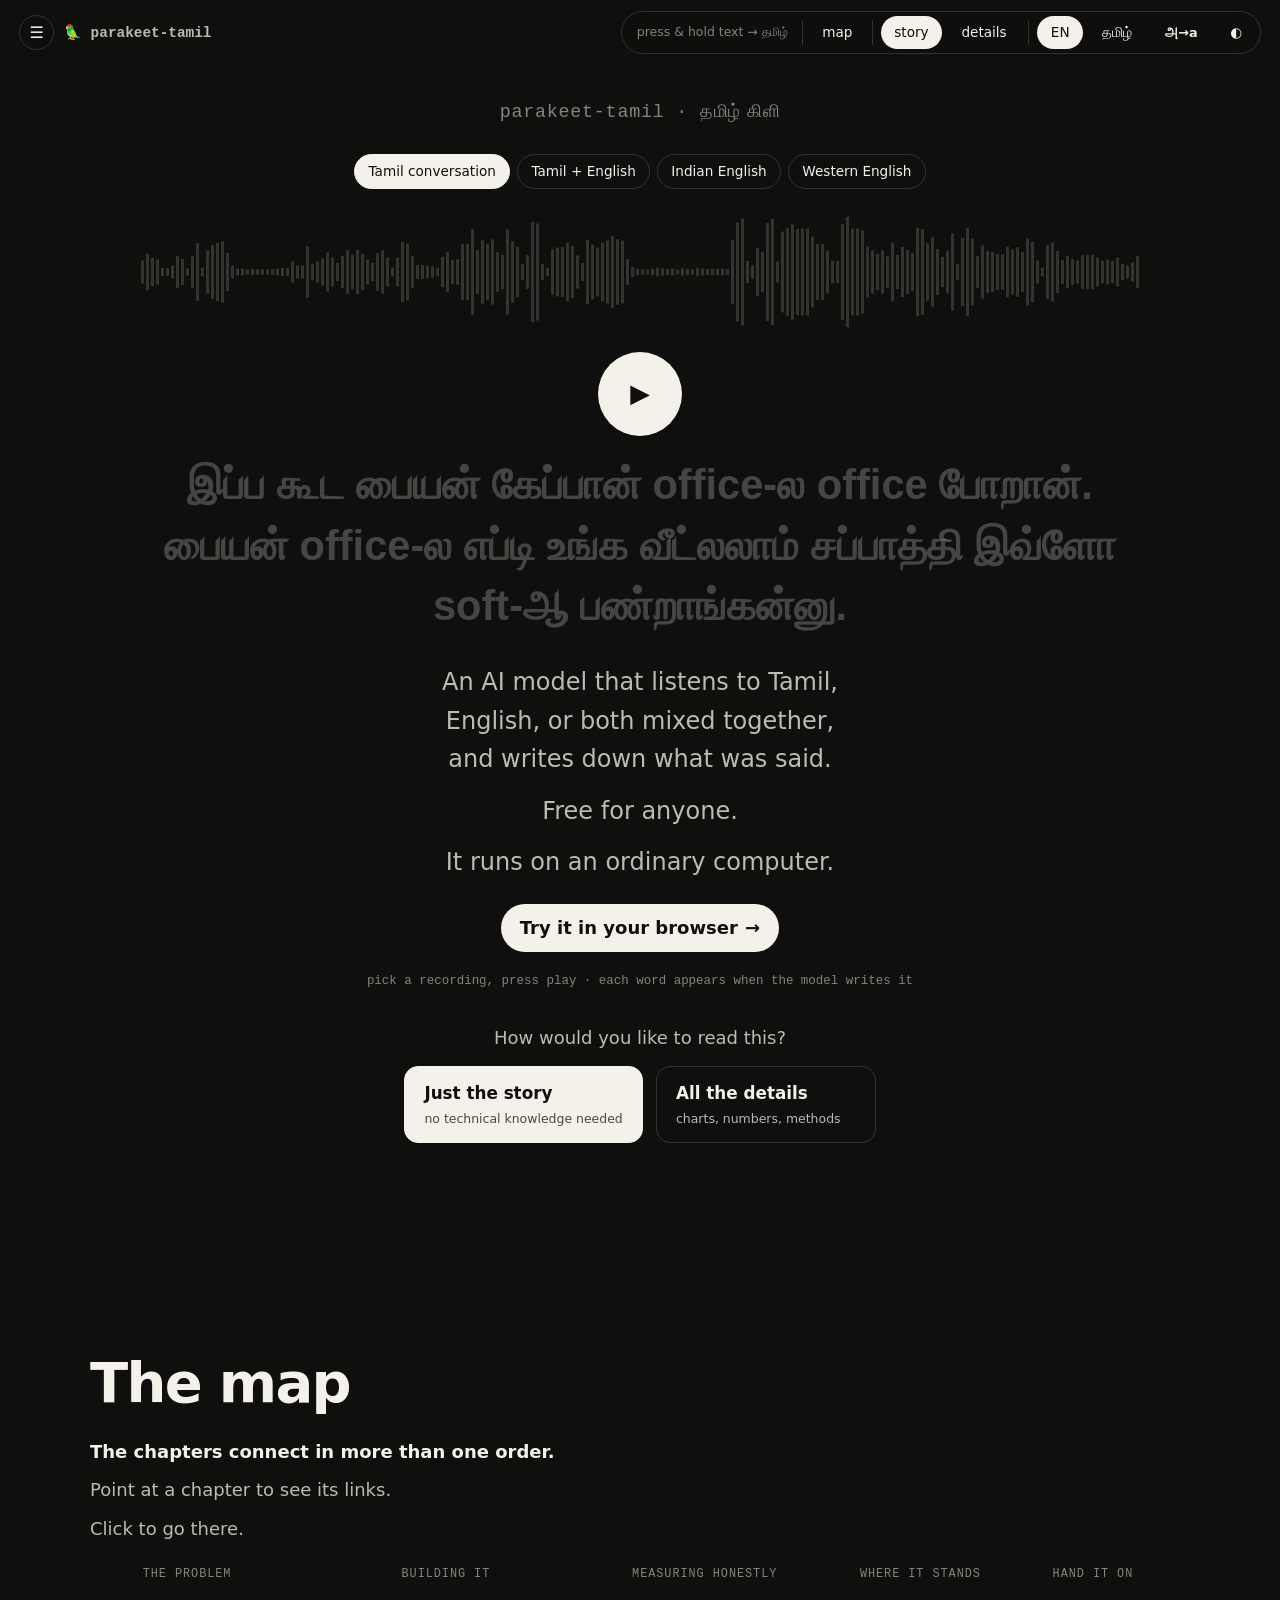
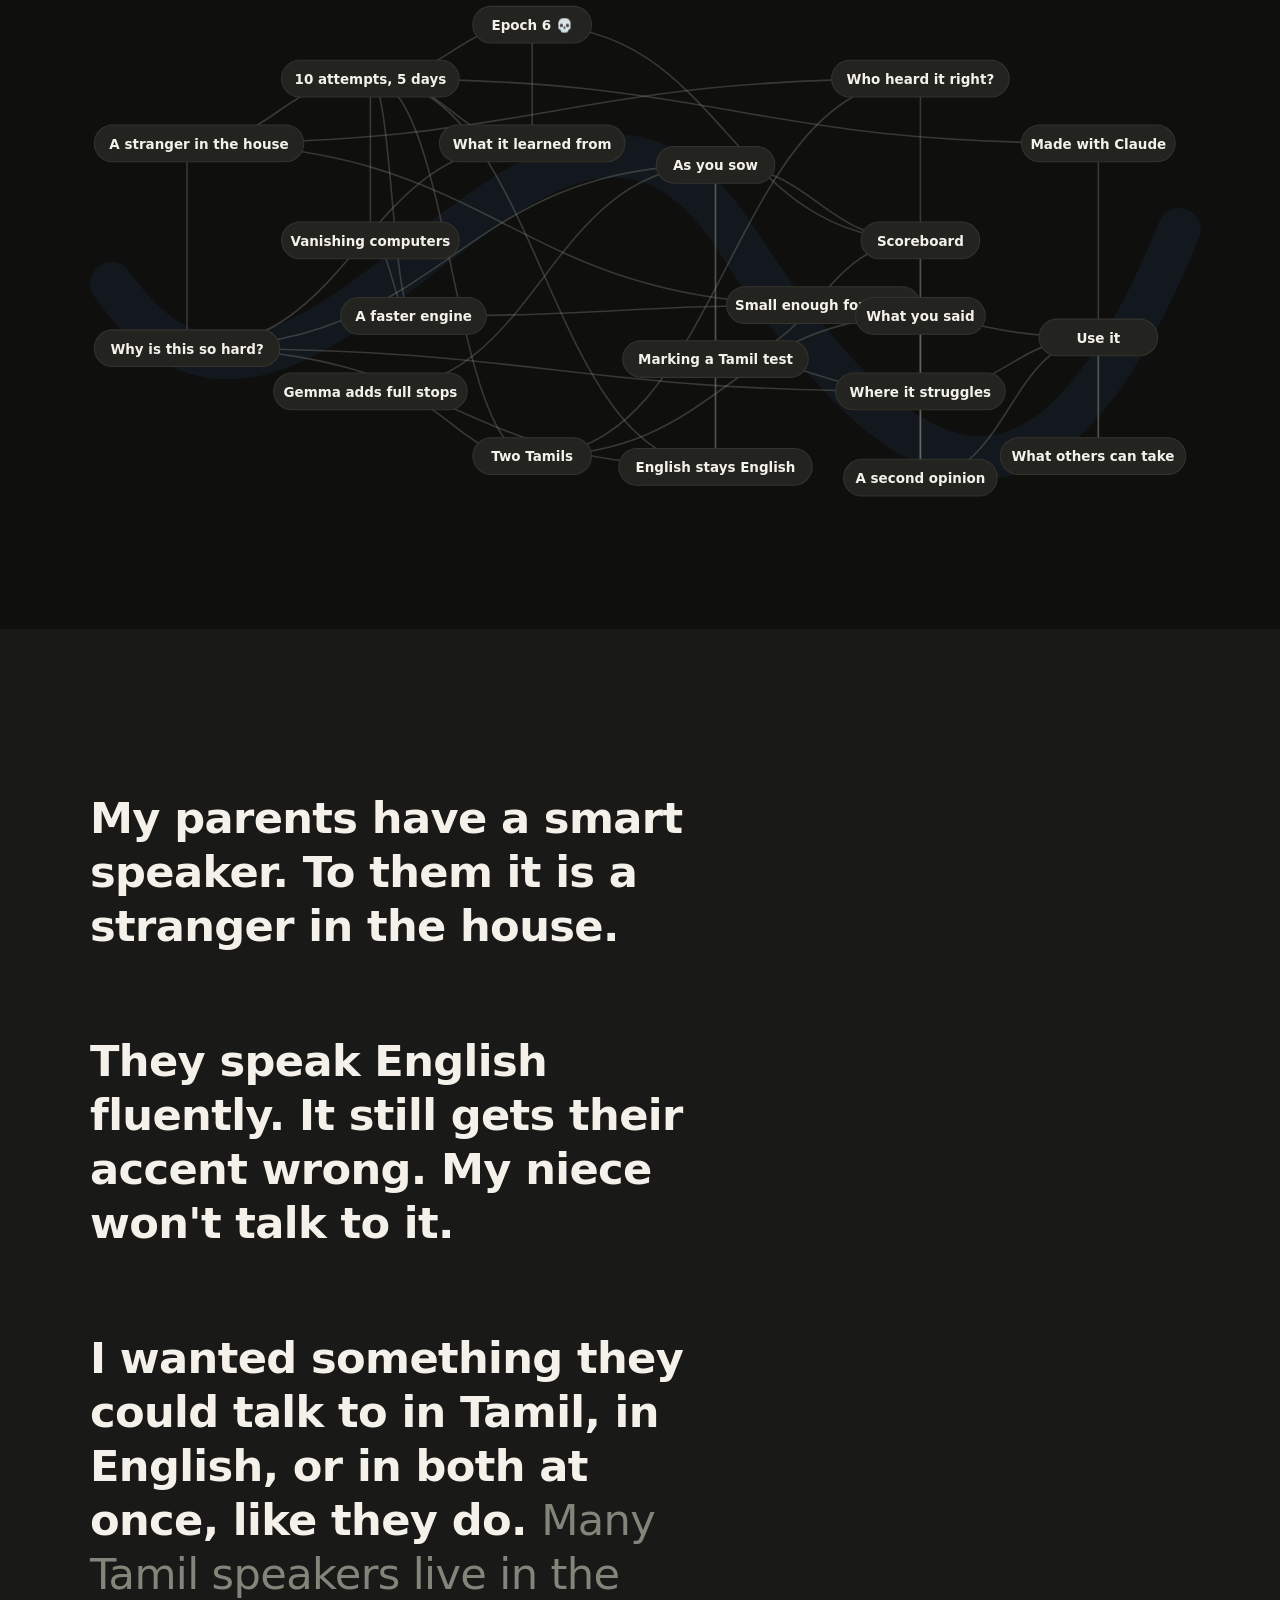
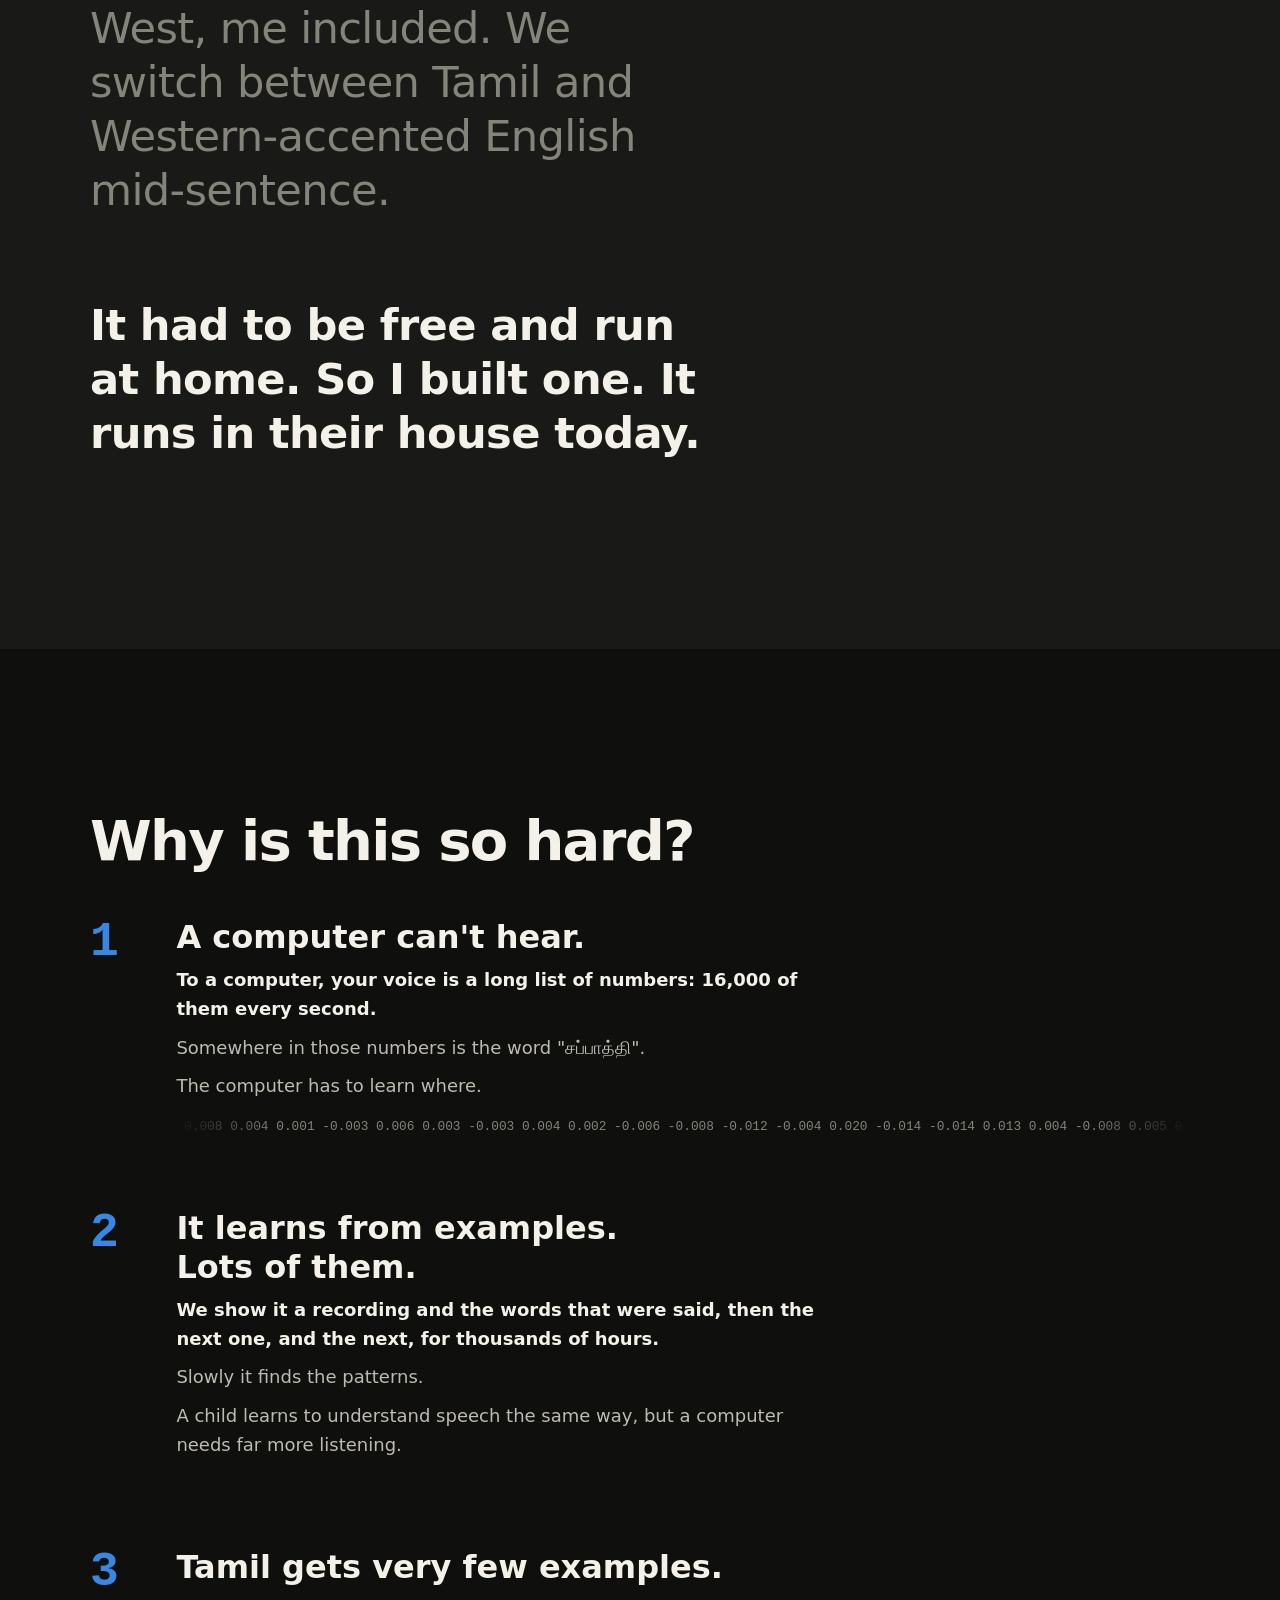
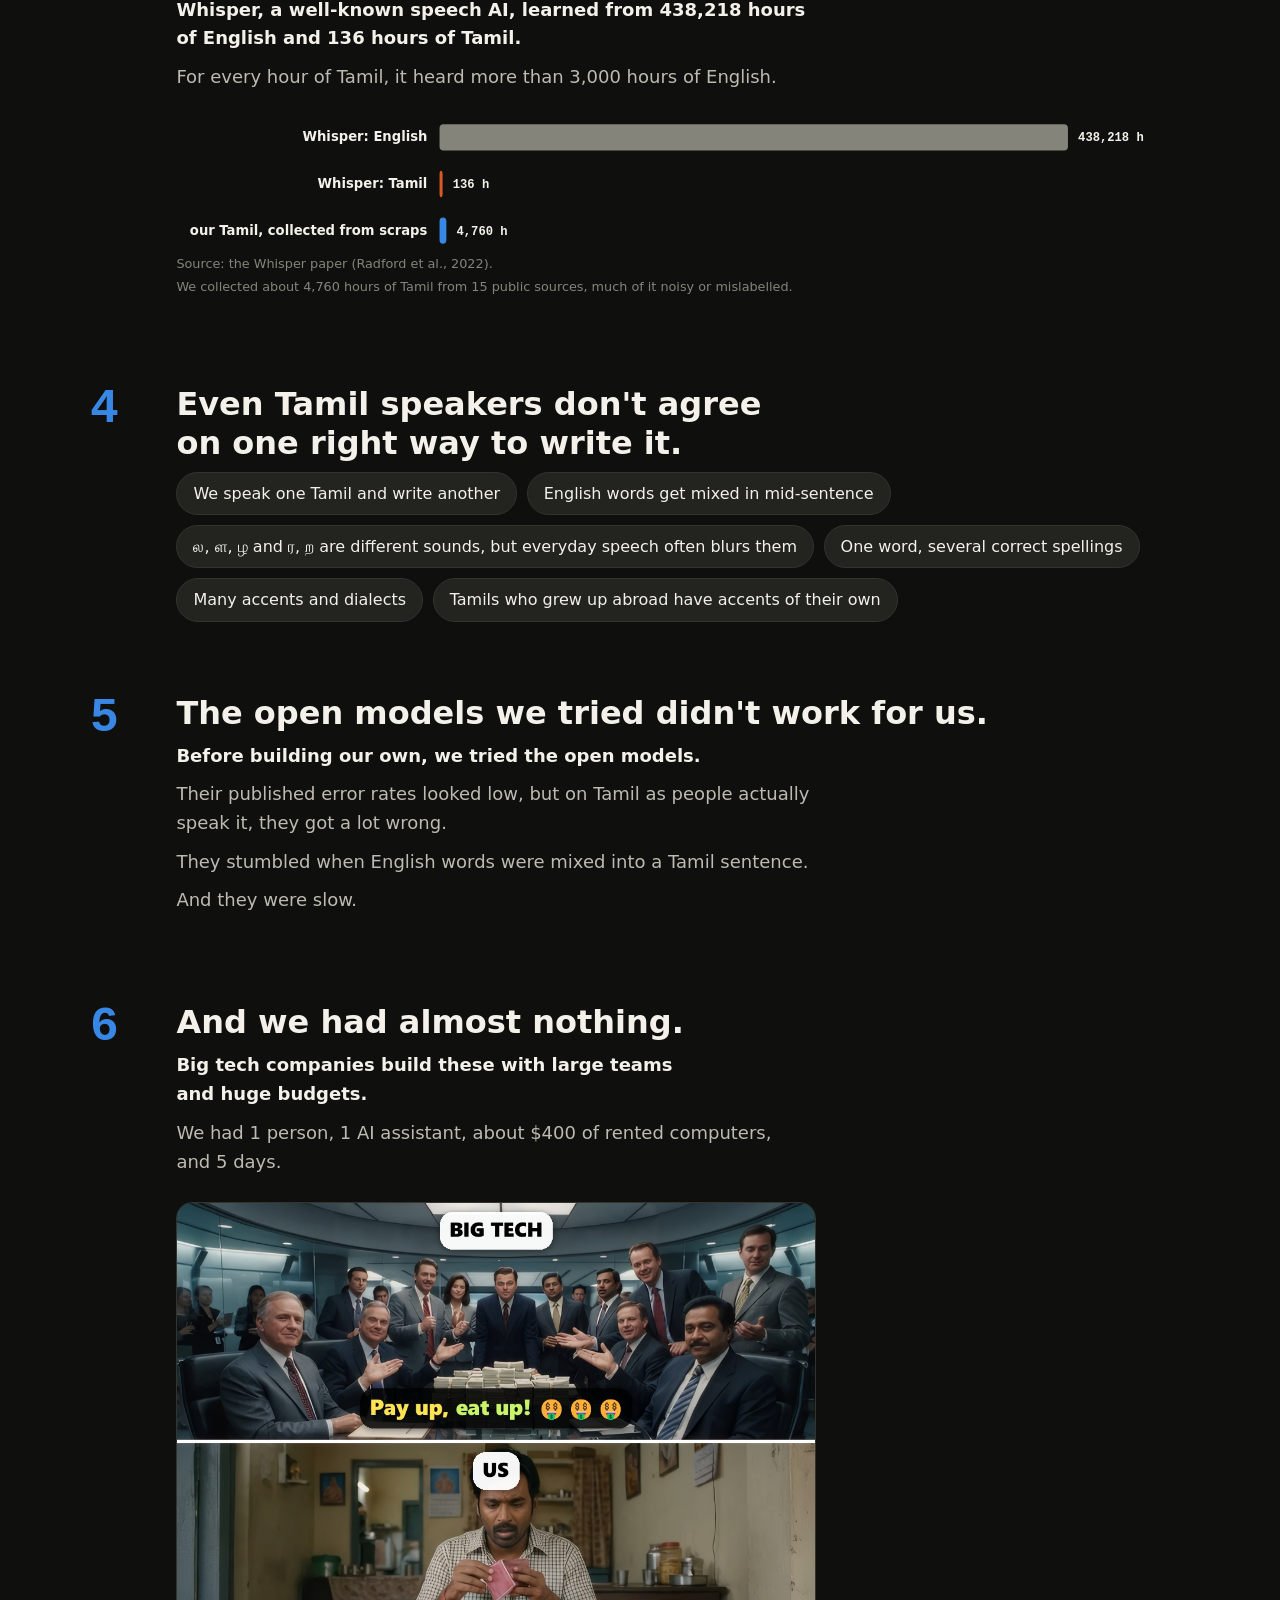
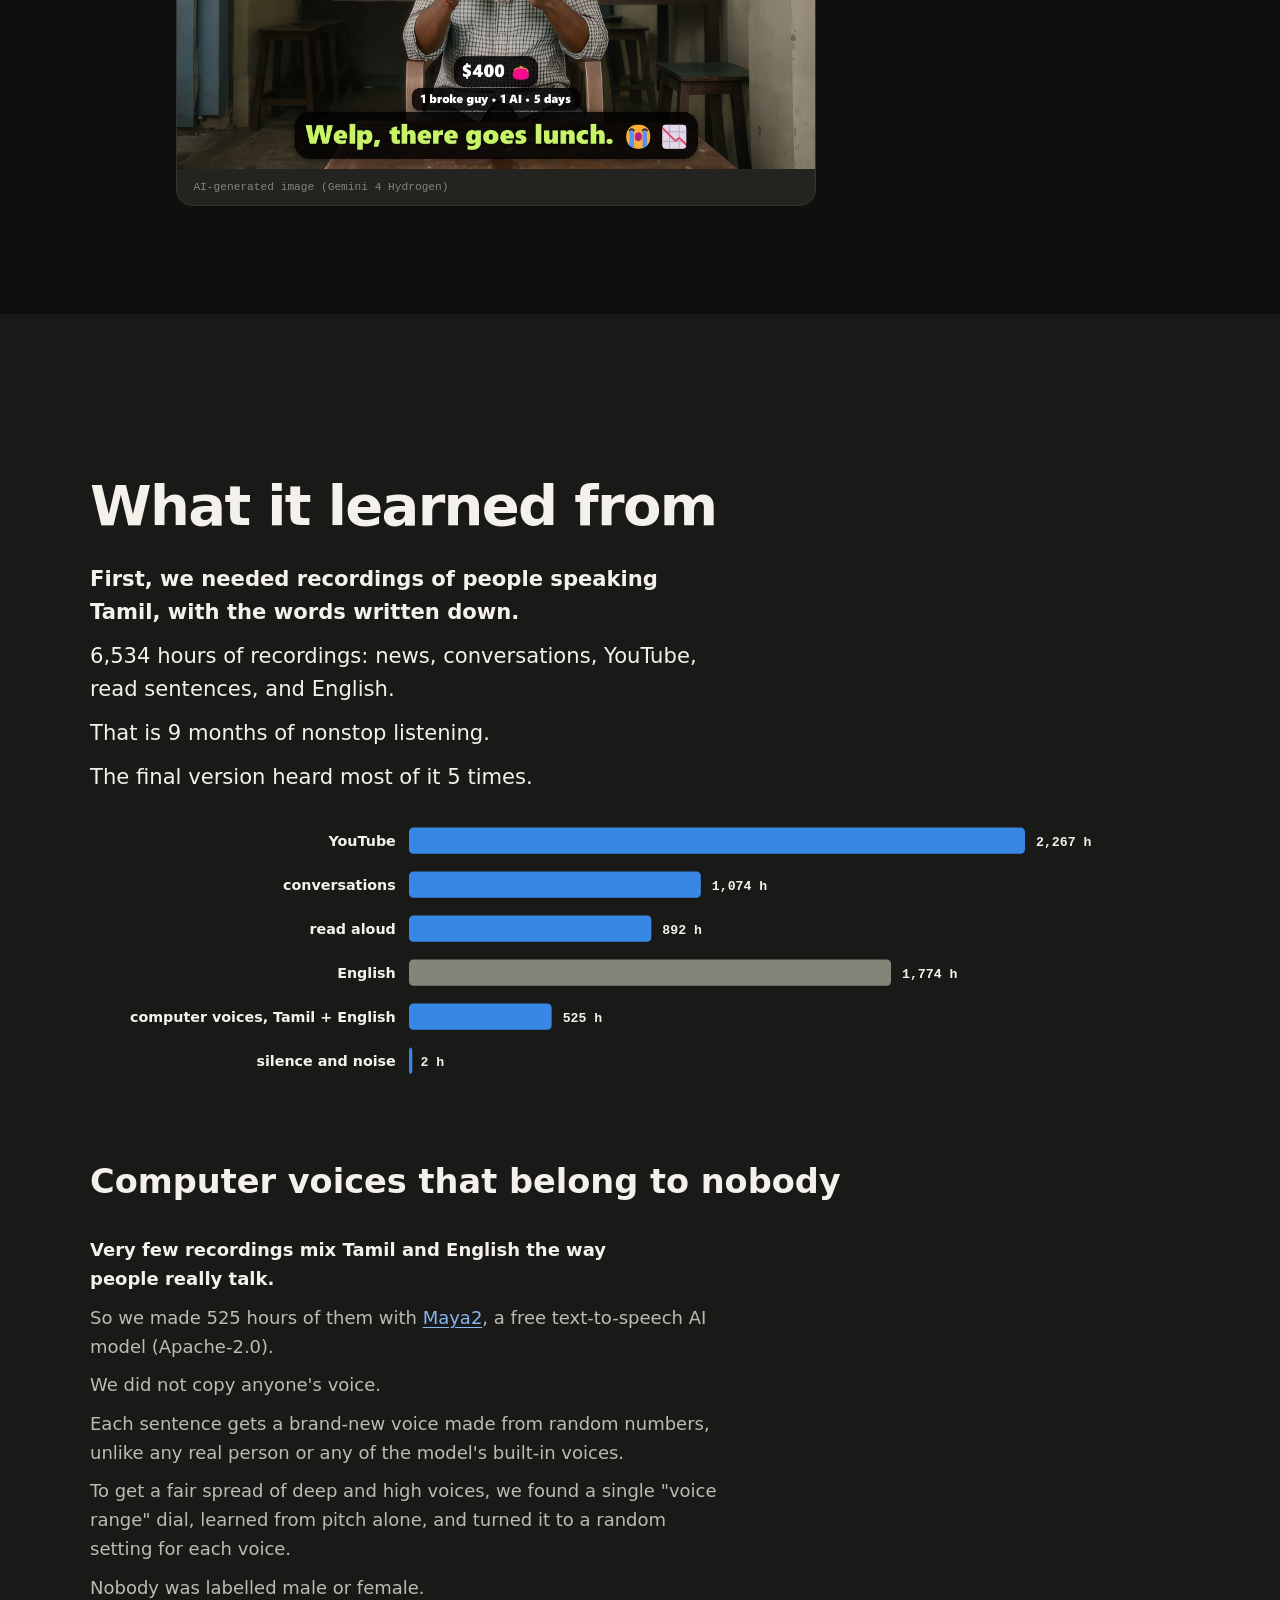
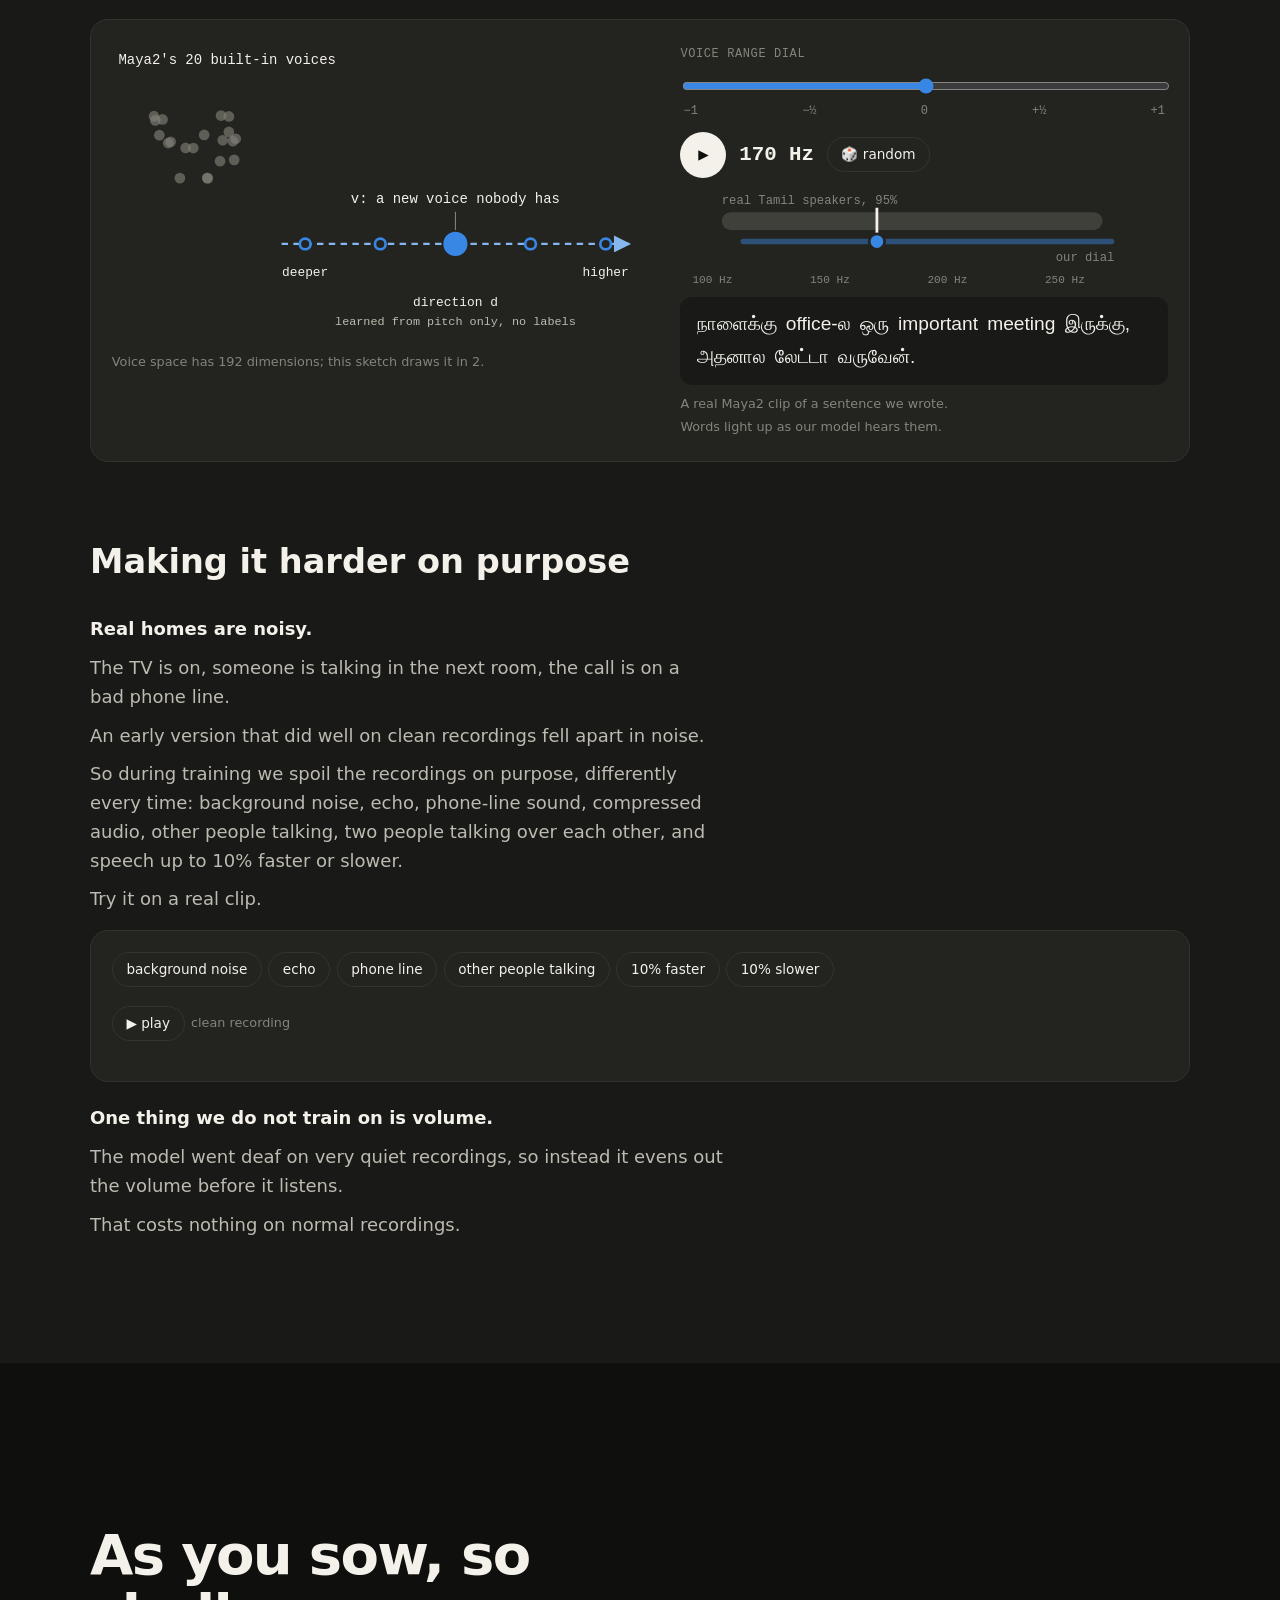
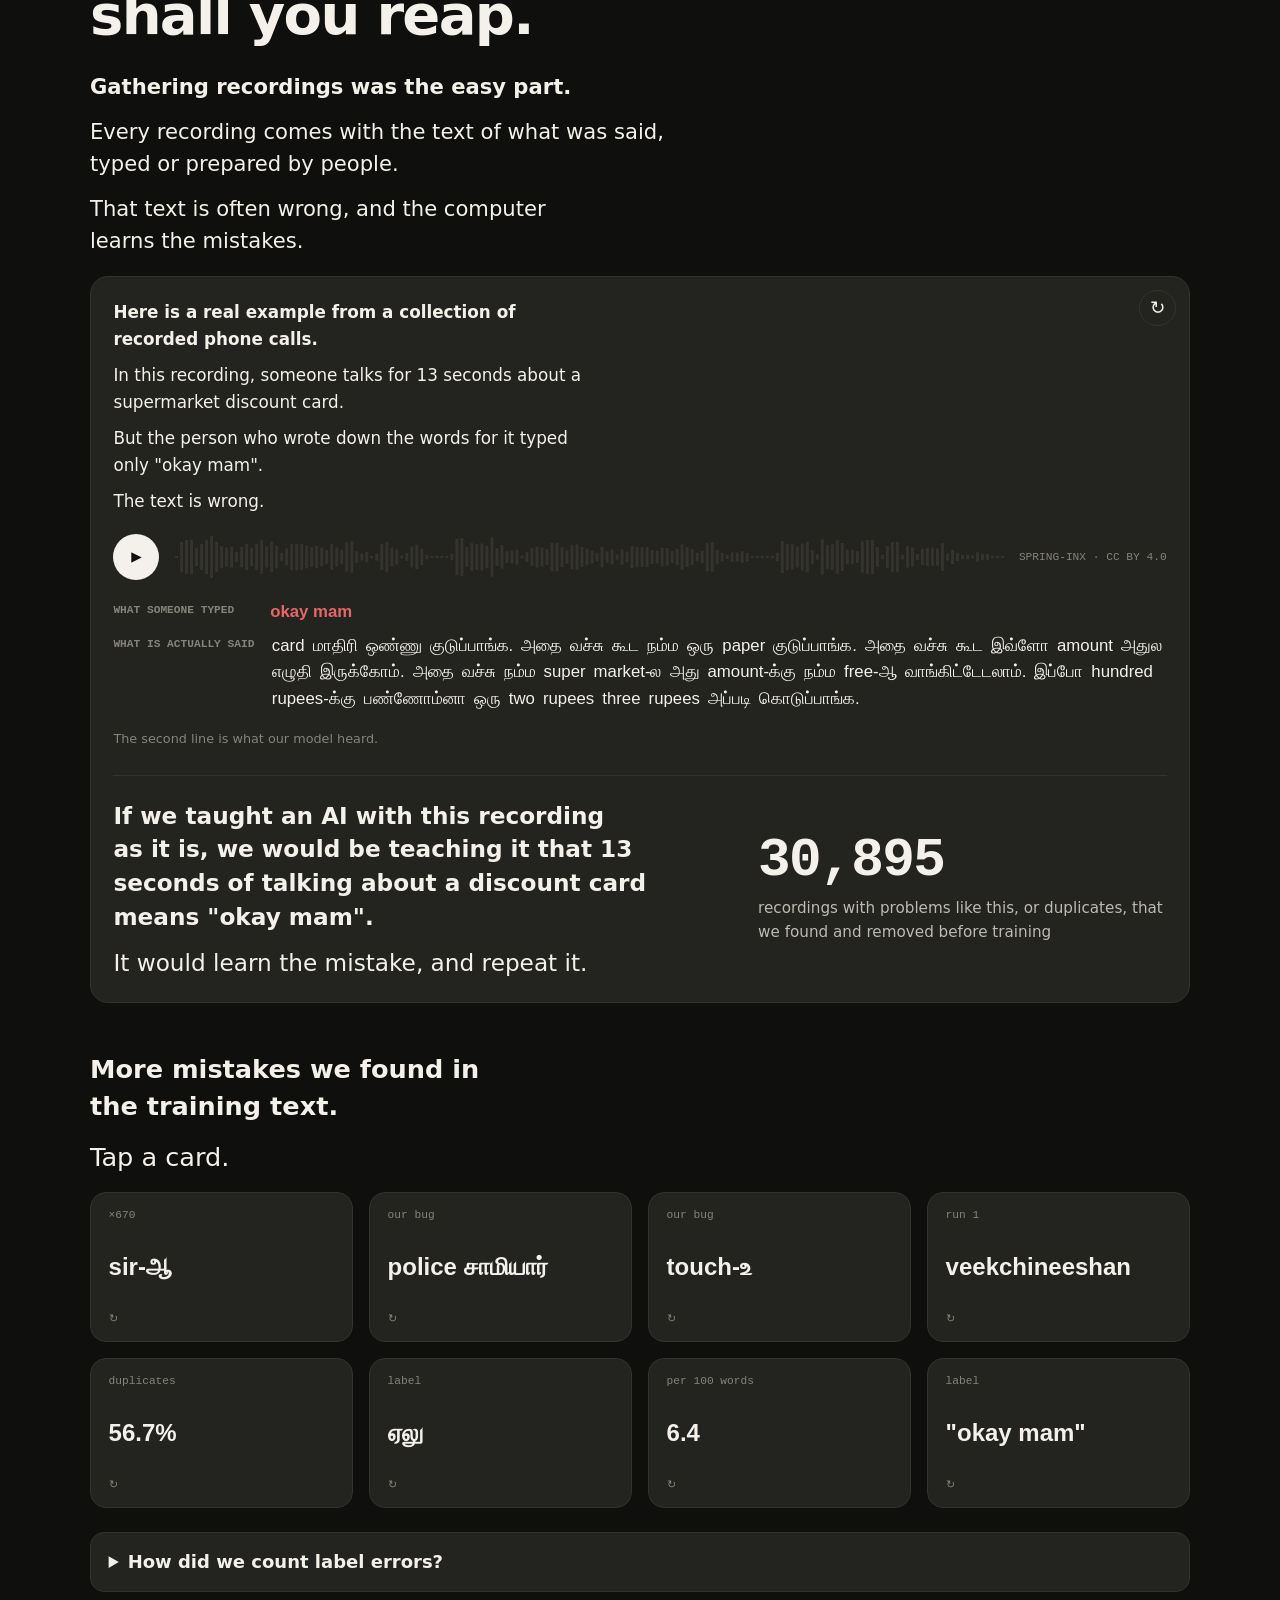
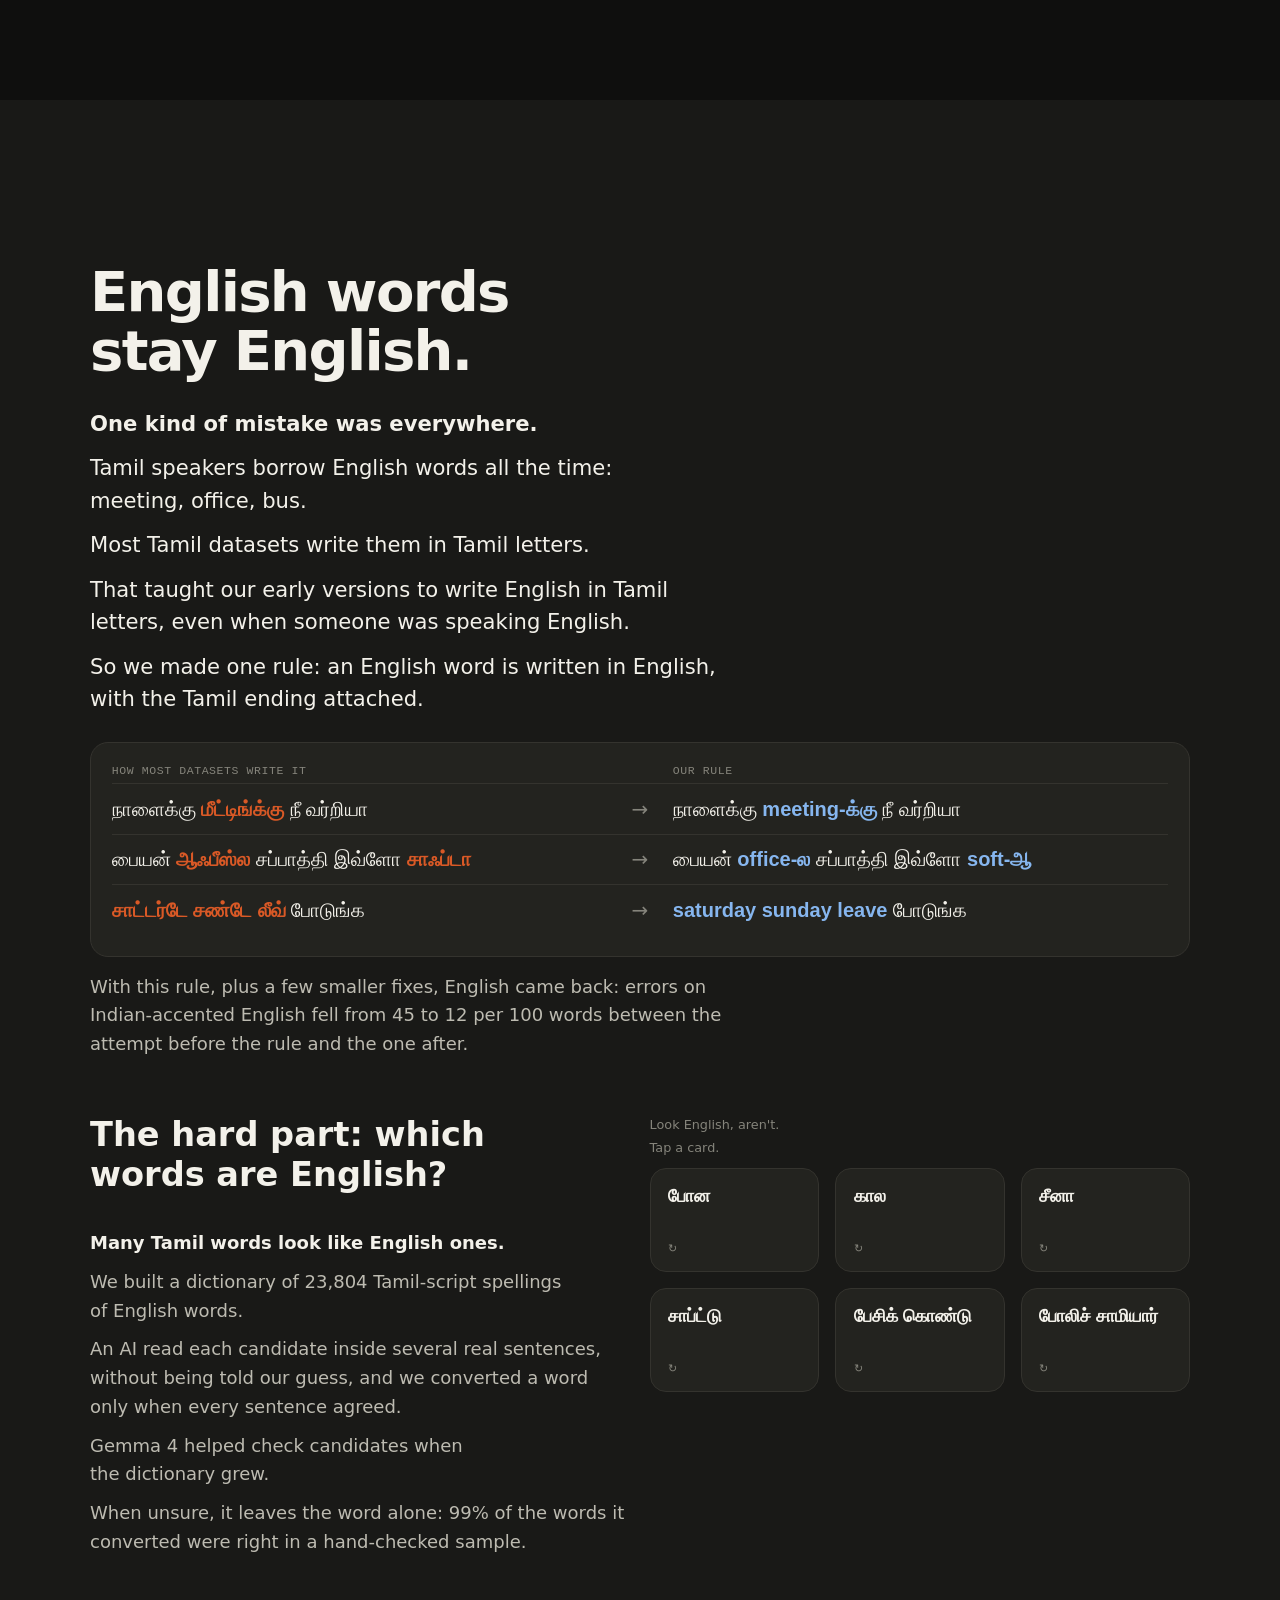
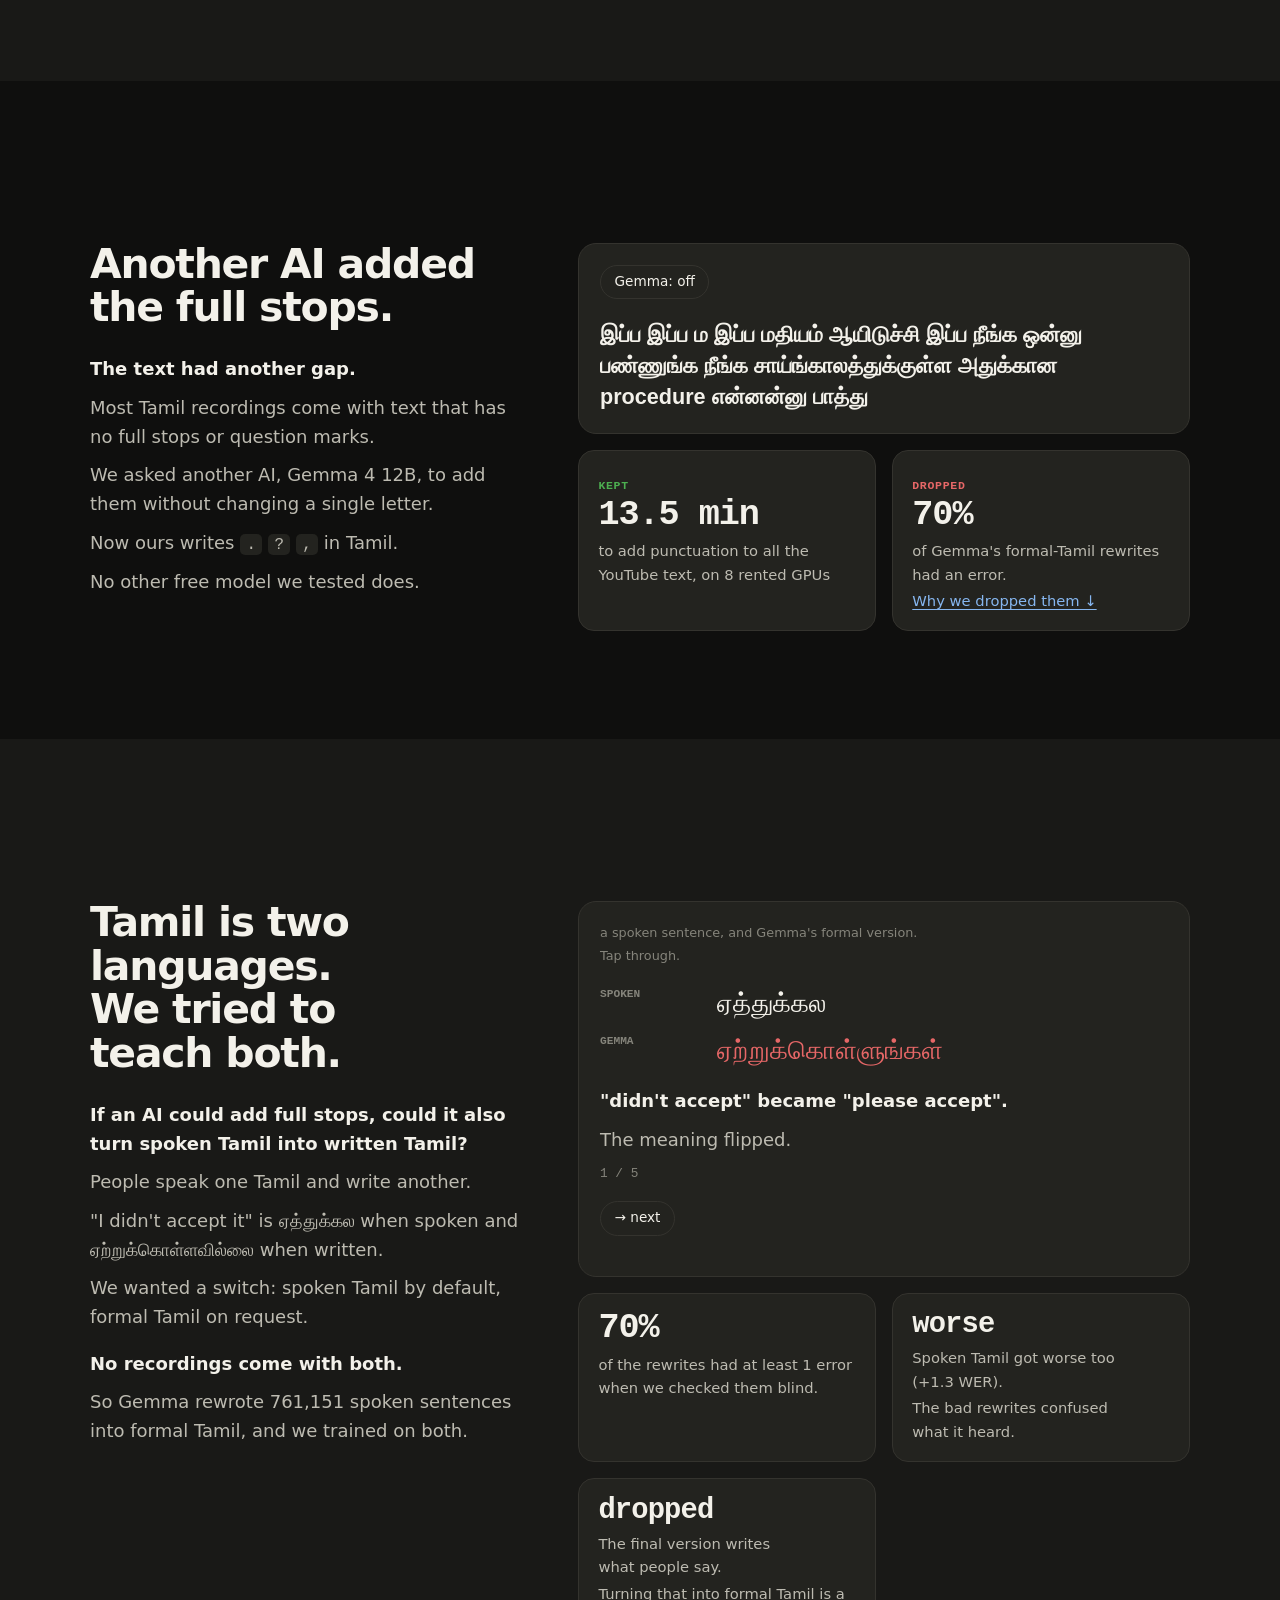
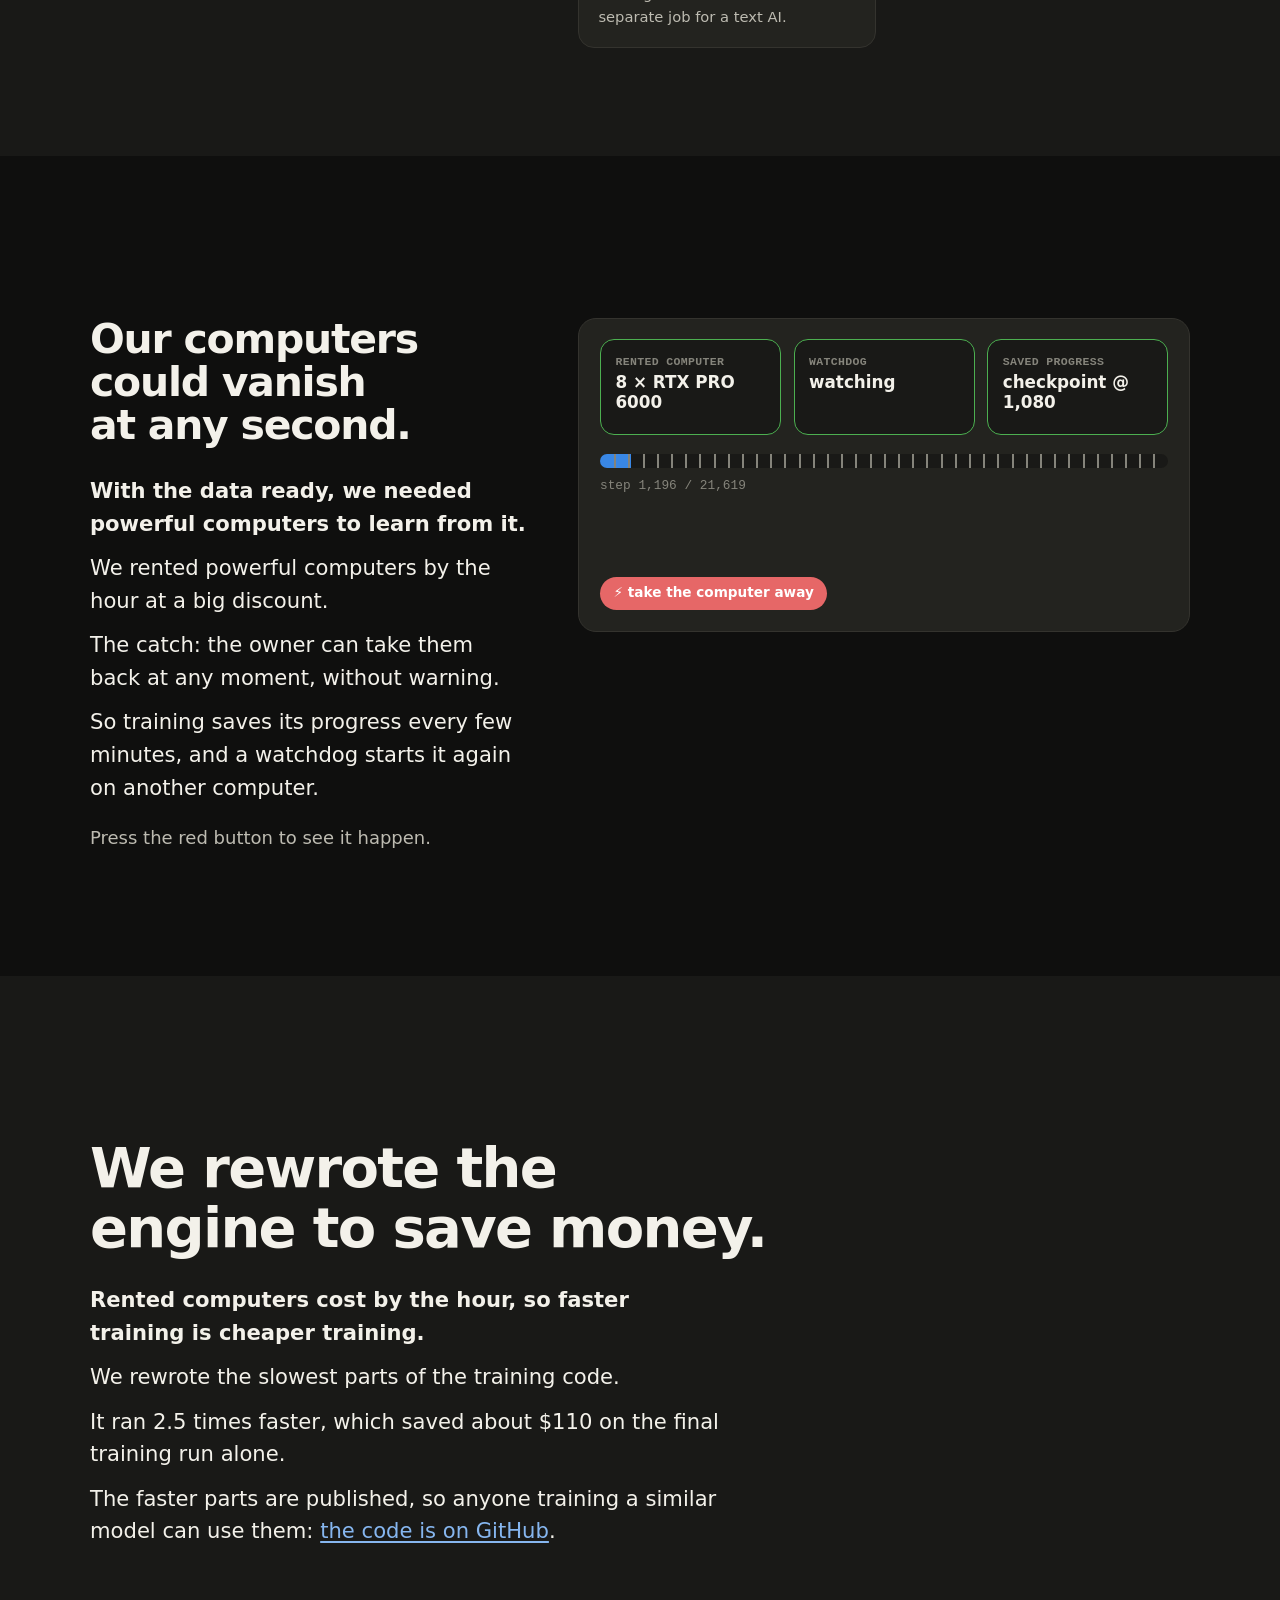
==== commit 59880498: "Beyond Tamil: how the findings generalise (diglossic languages: Arabic, Sinhala, Greek, Swiss German" ====
--- a/docs/index.html
+++ b/docs/index.html
@@ -25,7 +25,7 @@
 <meta name="twitter:image" content="https://shrirajh.github.io/parakeet-tamil-kili/img/og.png">
 <meta name="twitter:image:alt" content="parakeet-tamil · தமிழ் கிளி: 34.05 WER on conversational Tamil, 28 times faster than real time on 8 CPU threads, 0.6 billion parameters, CC BY-SA 4.0.">
 <script type="application/ld+json">{"@context": "https://schema.org", "@graph": [{"@type": "TechArticle", "headline": "parakeet-tamil · தமிழ் கிளி", "description": "Free speech recognition for Tamil, English and both mixed, small enough to run on an ordinary computer. An interactive write-up, in English and Tamil, of how it was built in 5 days for about $400.", "url": "https://shrirajh.github.io/parakeet-tamil-kili/", "inLanguage": ["en", "ta"], "image": "https://shrirajh.github.io/parakeet-tamil-kili/img/og.png", "author": {"@type": "Person", "name": "shrirajh", "url": "https://github.com/shrirajh"}, "datePublished": "2026-11-14", "about": "Tamil and English automatic speech recognition"}, {"@type": "SoftwareSourceCode", "name": "parakeet-tamil-kili", "codeRepository": "https://github.com/shrirajh/parakeet-tamil-kili", "programmingLanguage": "Python", "license": "https://www.apache.org/licenses/LICENSE-2.0"}, {"@type": "SoftwareApplication", "name": "parakeet-tamil-kili", "applicationCategory": "Speech recognition", "operatingSystem": "Linux, Windows, macOS, web browser", "url": "https://huggingface.co/shrirajh/parakeet-tamil-kili", "license": "https://creativecommons.org/licenses/by-sa/4.0/", "offers": {"@type": "Offer", "price": "0", "priceCurrency": "USD"}}]}</script>
-<link rel="stylesheet" href="assets/style.css?v=50">
+<link rel="stylesheet" href="assets/style.css?v=51">
 <link rel="icon" href="data:image/svg+xml,<svg xmlns='http://www.w3.org/2000/svg' viewBox='0 0 100 100'><text y='.9em' font-size='90'>🦜</text></svg>">
 <script>(function(){var d=document.documentElement,t=localStorage.getItem("theme"),l=localStorage.getItem("lang"),p=localStorage.getItem("depth");if(t)d.dataset.theme=t;if(l)d.lang=l;if(p)d.dataset.depth=p;})();</script>
 </head>
@@ -825,9 +825,18 @@
       <div class="nv nv-r"><span class="k"><span data-l="en">reusable</span><span data-l="ta">மீண்டும் பயன்படுத்தலாம்</span></span><div class="nvt" data-l="en">A faster training engine</div><div class="nvt" data-l="ta">வேகமான பயிற்சி இயந்திரம்</div><p data-l="en">Training 2.54 times faster for this family of models, published as one line of code.</p><p data-l="ta">இந்த வகை மாதிரிகளுக்கு 2.54 மடங்கு வேகமான பயிற்சி; ஒரே ஒரு வரி நிரலாக வெளியிட்டிருக்கிறோம்.</p></div>
       <div class="nv nv-w"><span class="k"><span data-l="en">way of working</span><span data-l="ta">வேலை முறை</span></span><div class="nvt" data-l="en">One person and an AI, at this scale</div><div class="nvt" data-l="ta">இந்த அளவில், ஒரு மனிதரும் ஒரு AI-யும்</div><p data-l="en">Data, labels, training, the engine, testing and release in 5 days for about $400, with Claude as the assistant and a person deciding every step.</p><p data-l="ta">தரவு, எழுத்துப்படிகள், பயிற்சி, இயந்திரம், சோதனை, வெளியீடு: 5 நாட்களில், சுமார் $400 செலவில். Claude உதவியாளராக; ஒவ்வொரு அடியையும் முடிவு செய்தது ஒரு மனிதர்.</p></div>
     </div>
+    <div class="nvbeyond reveal">
+      <h3 data-l="en">Beyond Tamil</h3><h3 data-l="ta">தமிழுக்கு அப்பாலும்</h3>
+      <p class="plain" data-l="en">We only measured Tamil, but most of this is not about Tamil. Many languages are spoken one way and written another: Arabic, Sinhala, Greek, Swiss German. In all of them, speech models are pulled towards writing the formal version instead of what was said. The same answer applies: an ear that writes what it hears, and a text AI that tidies afterwards. So does the same test: count how often a model rewrites spoken words.</p>
+      <p class="plain" data-l="ta">நாங்கள் தமிழை மட்டுமே அளந்தோம்; ஆனால் இவற்றில் பெரும்பாலானவை தமிழுக்கு மட்டுமானவை அல்ல. பல மொழிகள் ஒரு விதமாகப் பேசப்பட்டு, இன்னொரு விதமாக எழுதப்படுகின்றன: அரபு, சிங்களம், கிரேக்கம், சுவிஸ் ஜெர்மன். அவை எல்லாவற்றிலும், சொன்னதை எழுதுவதற்குப் பதில் முறையான வடிவத்தை எழுதும் பக்கம் பேச்சு மாதிரிகள் இழுக்கப்படுகின்றன. அதே தீர்வு அங்கும் பொருந்தும்: கேட்டதை எழுதும் ஒரு காது, பிறகு சீர்ப்படுத்தும் ஒரு எழுத்து AI. அதே சோதனையும் பொருந்தும்: ஒரு மாதிரி பேச்சுச் சொற்களை எத்தனை முறை மாற்றி எழுதுகிறது என்று எண்ணுவது.</p>
+      <p class="plain" data-l="en">The rest travels too. Converting only the English words you are sure of should work for Hindi and English, or Arabic and French. The voice dial needs no recordings of real people. And one speaker of a language, with an AI assistant and about $400, built a leading model for theirs. Many languages have no one else building one.</p>
+      <p class="plain" data-l="ta">மற்றவையும் பிற மொழிகளுக்குப் பொருந்தும். உறுதியாகத் தெரிந்த ஆங்கிலச் சொற்களை மட்டும் மாற்றும் முறை, இந்தி-ஆங்கிலத்துக்கோ அரபு-பிரெஞ்சுக்கோ வேலை செய்ய வேண்டும். குரல் குமிழுக்கு எந்த மனிதரின் பதிவும் தேவையில்லை. ஒரு மொழியைப் பேசும் ஒருவர், ஒரு AI உதவியாளரோடும் சுமார் $400 செலவோடும், தன் மொழிக்கு ஒரு முன்னணி மாதிரியை உருவாக்கினார். பல மொழிகளுக்கு, வேறு யாரும் இப்படி ஒன்றை உருவாக்குவதில்லை.</p>
+      <p class="small" data-l="en">Diglossia: Ferguson (1959); for Tamil, Britto (1986).</p>
+      <p class="small" data-l="ta">இருவழக்கு (diglossia): Ferguson (1959); தமிழுக்கு, Britto (1986).</p>
+    </div>
     <div data-d="d" class="reveal" style="margin-top:2.4rem">
       <h3 data-l="en">The evidence, and what came before</h3><h3 data-l="ta">ஆதாரமும், முன்பே இருந்தவையும்</h3>
-      <div class="tablewrap"><table class="dt nvtable"><thead><tr><th><span data-l="en">what</span><span data-l="ta">என்ன</span></th><th><span data-l="en">evidence</span><span data-l="ta">ஆதாரம்</span></th><th><span data-l="en">relation to existing work</span><span data-l="ta">ஏற்கெனவே உள்ளவற்றோடு தொடர்பு</span></th></tr></thead><tbody><tr><td><span data-l="en">Tamil ASR quietly rewrites speech</span><span data-l="ta">தமிழ் ASR பேச்சை அமைதியாக மாற்றி எழுதுகிறது</span></td><td><span data-l="en">53–54% of 976 spoken forms rewritten by the 3 strongest other open models on IndicVoices; ours 0. Those 3 differ from each other on 21–29 words in 100, from what was said on 51–56.</span><span data-l="ta">IndicVoices-இல், 976 பேச்சு வடிவங்களில் 53–54%-ஐ மற்ற வலுவான 3 மாதிரிகள் மாற்றின; எங்களுடையது 0. அந்த 3-உம் தங்களுக்குள் 100-இல் 21–29 சொற்களில் வேறுபடுகின்றன; சொன்னதிலிருந்து 51–56 சொற்களில்.</span></td><td><span data-l="en">Verbatim vs clean transcription is an old distinction. New: how much current Tamil models normalise without being asked. Our own spoken/written switch, trained on AI-made formal labels (70% with errors), cost 1.3 WER.</span><span data-l="ta">சொன்னபடியே எழுதுவதும், சீர்ப்படுத்தி எழுதுவதும் பழைய வேறுபாடு. புதியது: இப்போதைய தமிழ் மாதிரிகள், கேட்காமலேயே எவ்வளவு சீராக்குகின்றன என்பது. AI உருவாக்கிய முறையான எழுத்துப்படிகளில் (70%-இல் பிழை) பயிற்றுவித்த எங்கள் பேச்சு/எழுத்து மாற்றி, 1.3 WER இழப்பு தந்தது.</span></td></tr><tr><td><span data-l="en">A convention learned from partial labels</span><span data-l="ta">பகுதி எழுத்துப்படிகளிலிருந்து கற்ற ஒரு மரபு</span></td><td><span data-l="en">99% precision on a hand-checked sample, 64% recall on the labels; 89% of English words in conversational Tamil come out in Latin script.</span><span data-l="ta">கையால் சோதித்த மாதிரியில் 99% துல்லியம், எழுத்துப்படிகளில் 64% மீட்பு; அன்றாடத் தமிழில் வரும் ஆங்கிலச் சொற்களில் 89% லத்தீன் எழுத்தில் வருகின்றன.</span></td><td><span data-l="en">Transliteration for code-switched ASR is established. New: converting only the sure part was enough for the model to learn the rule.</span><span data-l="ta">கலப்புமொழி ASR-க்கு எழுத்துப்பெயர்ப்பு ஏற்கெனவே உள்ள முறை. புதியது: உறுதியான பகுதியை மட்டும் மாற்றியதே, மாதிரி விதியைக் கற்கப் போதுமானதாக இருந்தது.</span></td></tr><tr><td><span data-l="en">Word timestamps on Tamil, compared</span><span data-l="ta">தமிழில் சொல் நேரங்கள், ஒப்பீடு</span></td><td><span data-l="en">120 spliced Tamil recordings, Meta MMS forced aligner. Within 0.2 s: ours 94%, IndicWhisper 90%, Nemotron 24%. In silence: 1.1%, 7.5%, 0.3%.</span><span data-l="ta">இணைக்கப்பட்ட 120 தமிழ்ப் பதிவுகள், Meta MMS forced aligner. 0.2 வினாடிக்குள்: எங்களுடையது 94%, IndicWhisper 90%, Nemotron 24%. அமைதிக்குள்: 1.1%, 7.5%, 0.3%.</span></td><td><span data-l="en">We know of no published like-for-like comparison on Tamil.</span><span data-l="ta">தமிழில் இப்படி நேருக்கு நேரான ஒப்பீடு வெளியிடப்பட்டதாக எங்களுக்குத் தெரியவில்லை.</span></td></tr><tr><td><span data-l="en">The tests contain mistakes</span><span data-l="ta">தேர்வுகளிலும் தவறுகள்</span></td><td><span data-l="en">Kathbath: 7% of our marked errors and 13% of indic-transcribe-core's are reference errors (prompt typos, readers saying something else). 30,895 training recordings removed. A prank recording in Common Voice English's test set.</span><span data-l="ta">Kathbath: எங்களுக்குத் தவறு எனக் குறிக்கப்பட்டவற்றில் 7%, indic-transcribe-core-க்கு 13%, குறிப்புரையிலேயே உள்ள தவறுகள் (வாசிக்கக் கொடுத்ததில் எழுத்துப் பிழை, அல்லது வாசித்தவர் வேறு சொன்னது). 30,895 பயிற்சிப் பதிவுகள் நீக்கப்பட்டன. Common Voice ஆங்கிலத் தேர்வுத் தொகுப்பில் ஒரு குறும்புப் பதிவு.</span></td><td><span data-l="en">Label errors in test sets are well documented (Northcutt et al., 2021). New: measured on Tamil read-speech tests.</span><span data-l="ta">தேர்வுத் தொகுப்புகளில் குறிச்சொல் பிழைகள் நன்கு அறியப்பட்டவை (Northcutt et al., 2021). புதியது: தமிழ் வாசிப்புத் தேர்வுகளில் அளந்தது.</span></td></tr><tr><td><span data-l="en">A voice-pitch dial without labels</span><span data-l="ta">குறிச்சொற்கள் இல்லாத சுருதிக் குமிழ்</span></td><td><span data-l="en">Cross-validated R² 0.68; orders 346 real speakers by pitch (Spearman 0.77, ceiling 0.87); separates their gender labels at AUC 0.92 without seeing them.</span><span data-l="ta">குறுக்குச் சரிபார்த்த R² 0.68; 346 உண்மையான பேச்சாளர்களைச் சுருதிப்படி வரிசைப்படுத்துகிறது (Spearman 0.77, உச்சவரம்பு 0.87); அவர்களின் பாலினக் குறிச்சொற்களைப் பார்க்காமலேயே AUC 0.92-இல் பிரிக்கிறது.</span></td><td><span data-l="en">Latent-direction steering (Shen et al., 2020) and random-speaker augmentation exist. New: label-free pitch control in a TTS speaker space, checked on real voices.</span><span data-l="ta">மறைவெளித் திசையில் திருப்புதல் (Shen et al., 2020), தற்செயல் பேச்சாளர்களைக் கொண்டு தரவைப் பெருக்குதல் இரண்டும் ஏற்கெனவே உள்ளவை. புதியது: TTS பேச்சாளர் வெளியில், குறிச்சொற்கள் இல்லாத சுருதிக் கட்டுப்பாடு; உண்மைக் குரல்களில் சோதித்தது.</span></td></tr><tr><td><span data-l="en">Tamil-aware metrics</span><span data-l="ta">தமிழுக்கு ஏற்ற அளவீடுகள்</span></td><td><span data-l="en">PER: merged sounds (ல/ள/ழ, ண/ந/ன, ர/ற, vowel length) cost 0.25. EER: AUC 0.88 against blind meaning judges on 5,232 sentences.</span><span data-l="ta">PER: ஒன்றாகும் ஒலிகளுக்கு (ல/ள/ழ, ண/ந/ன, ர/ற, உயிர் நீளம்) 0.25 மட்டும். EER: 5,232 வாக்கியங்களில், கண்மூடி மதிப்பிட்டவர்களோடு AUC 0.88.</span></td><td><span data-l="en">Weighted phonetic distances exist; EER is close to SemDist (Kim et al., 2021). New: Tamil merger-aware weights, and the validation.</span><span data-l="ta">எடையிட்ட ஒலி இடைவெளிகள் ஏற்கெனவே உள்ளன; EER, SemDist-ஐ (Kim et al., 2021) ஒத்தது. புதியது: தமிழ் ஒலி இணைவுகளுக்கு ஏற்ற எடைகளும், சரிபார்ப்பும்.</span></td></tr><tr><td><span data-l="en">Cross-script tokenizer warm start</span><span data-l="ta">எழுத்துமுறை தாண்டிய tokenizer முன்தொடக்கம்</span></td><td><span data-l="en">English tokenisation and every old weight unchanged (scores identical before training); Tamil sentences 57 → 27 tokens.</span><span data-l="ta">ஆங்கிலத் துண்டாக்கமும் பழைய எடைகளும் மாறவில்லை (பயிற்சிக்கு முன் மதிப்பெண்கள் அப்படியே); ஒரு தமிழ் வாக்கியம் 57 → 27 துண்டுகள்.</span></td><td><span data-l="en">Initialising new embeddings from existing subwords is known (WECHSEL, 2022; FOCUS, 2023). Not compared against random initialisation.</span><span data-l="ta">இருக்கும் துண்டுகளிலிருந்து புதிய embedding-களைத் தொடங்குவது அறியப்பட்ட முறை (WECHSEL, 2022; FOCUS, 2023). தற்செயல் தொடக்கத்தோடு ஒப்பிடவில்லை.</span></td></tr><tr><td><span data-l="en">Training kernels</span><span data-l="ta">பயிற்சி kernel-கள்</span></td><td><span data-l="en">358 → 911 audio hours per GPU-hour on Blackwell (2.54×), about 60% less compute per audio hour; one call, exactness tests included.</span><span data-l="ta">Blackwell-இல் ஒரு GPU-மணிக்கு 358 → 911 ஒலி மணிகள் (2.54×); ஒரு ஒலி மணிக்கு ஏறக்குறைய 60% குறைவான கணினி; ஒரே அழைப்பு, துல்லியச் சோதனைகளுடன்.</span></td><td><span data-l="en">Fused attention and loss kernels are common; these are drop-ins for NeMo FastConformer-TDT.</span><span data-l="ta">இணைத்த attention, loss kernel-கள் பொதுவானவை; இவை NeMo FastConformer-TDT-க்கு நேரடியாகப் பொருத்தக்கூடியவை.</span></td></tr><tr><td><span data-l="en">AI-assisted engineering at this scale</span><span data-l="ta">இந்த அளவில், AI துணையுடனான பொறியியல்</span></td><td><span data-l="en">5 days, about $400 of compute; 718 messages from the person, 12,517 replies from Claude (76 helper agents), 11.9 M tokens written. A person directed every step and checked every result.</span><span data-l="ta">5 நாட்கள், சுமார் $400 கணினிச் செலவு; மனிதரிடமிருந்து 718 செய்திகள், Claude-இடமிருந்து 12,517 பதில்கள் (76 உதவி AI-கள்), 11.9 M token-கள் எழுதப்பட்டன. ஒவ்வொரு அடியையும் ஒரு மனிதர் வழிநடத்தினார், ஒவ்வொரு முடிவையும் சோதித்தார்.</span></td><td><span data-l="en">AI coding assistants are widely used. New: a whole open ML project of this scope, with the effort logged and the way of working described.</span><span data-l="ta">AI நிரலாக்க உதவியாளர்கள் பரவலாகப் பயன்படுகின்றன. புதியது: இந்த அளவிலான ஒரு முழுக் கட்டற்ற ML திட்டம்; உழைப்பு பதிவு செய்யப்பட்டு, வேலை முறை விவரிக்கப்பட்டுள்ளது.</span></td></tr></tbody></table></div>
+      <div class="tablewrap"><table class="dt nvtable"><thead><tr><th><span data-l="en">what</span><span data-l="ta">என்ன</span></th><th><span data-l="en">evidence</span><span data-l="ta">ஆதாரம்</span></th><th><span data-l="en">relation to existing work</span><span data-l="ta">ஏற்கெனவே உள்ளவற்றோடு தொடர்பு</span></th></tr></thead><tbody><tr><td><span data-l="en">Tamil ASR quietly rewrites speech</span><span data-l="ta">தமிழ் ASR பேச்சை அமைதியாக மாற்றி எழுதுகிறது</span></td><td><span data-l="en">53–54% of 976 spoken forms rewritten by the 3 strongest other open models on IndicVoices; ours 0. Those 3 differ from each other on 21–29 words in 100, from what was said on 51–56.</span><span data-l="ta">IndicVoices-இல், 976 பேச்சு வடிவங்களில் 53–54%-ஐ மற்ற வலுவான 3 மாதிரிகள் மாற்றின; எங்களுடையது 0. அந்த 3-உம் தங்களுக்குள் 100-இல் 21–29 சொற்களில் வேறுபடுகின்றன; சொன்னதிலிருந்து 51–56 சொற்களில்.</span></td><td><span data-l="en">Verbatim vs clean transcription is an old distinction. New: how much current Tamil models normalise without being asked. Applies to any diglossic language. Our own spoken/written switch, trained on AI-made formal labels (70% with errors), cost 1.3 WER.</span><span data-l="ta">சொன்னபடியே எழுதுவதும், சீர்ப்படுத்தி எழுதுவதும் பழைய வேறுபாடு. புதியது: இப்போதைய தமிழ் மாதிரிகள், கேட்காமலேயே எவ்வளவு சீராக்குகின்றன என்பது. எந்த இருவழக்கு மொழிக்கும் பொருந்தும். AI உருவாக்கிய முறையான எழுத்துப்படிகளில் (70%-இல் பிழை) பயிற்றுவித்த எங்கள் பேச்சு/எழுத்து மாற்றி, 1.3 WER இழப்பு தந்தது.</span></td></tr><tr><td><span data-l="en">A convention learned from partial labels</span><span data-l="ta">பகுதி எழுத்துப்படிகளிலிருந்து கற்ற ஒரு மரபு</span></td><td><span data-l="en">99% precision on a hand-checked sample, 64% recall on the labels; 89% of English words in conversational Tamil come out in Latin script.</span><span data-l="ta">கையால் சோதித்த மாதிரியில் 99% துல்லியம், எழுத்துப்படிகளில் 64% மீட்பு; அன்றாடத் தமிழில் வரும் ஆங்கிலச் சொற்களில் 89% லத்தீன் எழுத்தில் வருகின்றன.</span></td><td><span data-l="en">Transliteration for code-switched ASR is established. New: converting only the sure part was enough for the model to learn the rule.</span><span data-l="ta">கலப்புமொழி ASR-க்கு எழுத்துப்பெயர்ப்பு ஏற்கெனவே உள்ள முறை. புதியது: உறுதியான பகுதியை மட்டும் மாற்றியதே, மாதிரி விதியைக் கற்கப் போதுமானதாக இருந்தது.</span></td></tr><tr><td><span data-l="en">Word timestamps on Tamil, compared</span><span data-l="ta">தமிழில் சொல் நேரங்கள், ஒப்பீடு</span></td><td><span data-l="en">120 spliced Tamil recordings, Meta MMS forced aligner. Within 0.2 s: ours 94%, IndicWhisper 90%, Nemotron 24%. In silence: 1.1%, 7.5%, 0.3%.</span><span data-l="ta">இணைக்கப்பட்ட 120 தமிழ்ப் பதிவுகள், Meta MMS forced aligner. 0.2 வினாடிக்குள்: எங்களுடையது 94%, IndicWhisper 90%, Nemotron 24%. அமைதிக்குள்: 1.1%, 7.5%, 0.3%.</span></td><td><span data-l="en">We know of no published like-for-like comparison on Tamil.</span><span data-l="ta">தமிழில் இப்படி நேருக்கு நேரான ஒப்பீடு வெளியிடப்பட்டதாக எங்களுக்குத் தெரியவில்லை.</span></td></tr><tr><td><span data-l="en">The tests contain mistakes</span><span data-l="ta">தேர்வுகளிலும் தவறுகள்</span></td><td><span data-l="en">Kathbath: 7% of our marked errors and 13% of indic-transcribe-core's are reference errors (prompt typos, readers saying something else). 30,895 training recordings removed. A prank recording in Common Voice English's test set.</span><span data-l="ta">Kathbath: எங்களுக்குத் தவறு எனக் குறிக்கப்பட்டவற்றில் 7%, indic-transcribe-core-க்கு 13%, குறிப்புரையிலேயே உள்ள தவறுகள் (வாசிக்கக் கொடுத்ததில் எழுத்துப் பிழை, அல்லது வாசித்தவர் வேறு சொன்னது). 30,895 பயிற்சிப் பதிவுகள் நீக்கப்பட்டன. Common Voice ஆங்கிலத் தேர்வுத் தொகுப்பில் ஒரு குறும்புப் பதிவு.</span></td><td><span data-l="en">Label errors in test sets are well documented (Northcutt et al., 2021). New: measured on Tamil read-speech tests.</span><span data-l="ta">தேர்வுத் தொகுப்புகளில் குறிச்சொல் பிழைகள் நன்கு அறியப்பட்டவை (Northcutt et al., 2021). புதியது: தமிழ் வாசிப்புத் தேர்வுகளில் அளந்தது.</span></td></tr><tr><td><span data-l="en">A voice-pitch dial without labels</span><span data-l="ta">குறிச்சொற்கள் இல்லாத சுருதிக் குமிழ்</span></td><td><span data-l="en">Cross-validated R² 0.68; orders 346 real speakers by pitch (Spearman 0.77, ceiling 0.87); separates their gender labels at AUC 0.92 without seeing them.</span><span data-l="ta">குறுக்குச் சரிபார்த்த R² 0.68; 346 உண்மையான பேச்சாளர்களைச் சுருதிப்படி வரிசைப்படுத்துகிறது (Spearman 0.77, உச்சவரம்பு 0.87); அவர்களின் பாலினக் குறிச்சொற்களைப் பார்க்காமலேயே AUC 0.92-இல் பிரிக்கிறது.</span></td><td><span data-l="en">Latent-direction steering (Shen et al., 2020) and random-speaker augmentation exist. New: label-free pitch control in a TTS speaker space, checked on real voices.</span><span data-l="ta">மறைவெளித் திசையில் திருப்புதல் (Shen et al., 2020), தற்செயல் பேச்சாளர்களைக் கொண்டு தரவைப் பெருக்குதல் இரண்டும் ஏற்கெனவே உள்ளவை. புதியது: TTS பேச்சாளர் வெளியில், குறிச்சொற்கள் இல்லாத சுருதிக் கட்டுப்பாடு; உண்மைக் குரல்களில் சோதித்தது.</span></td></tr><tr><td><span data-l="en">Tamil-aware metrics</span><span data-l="ta">தமிழுக்கு ஏற்ற அளவீடுகள்</span></td><td><span data-l="en">PER: merged sounds (ல/ள/ழ, ண/ந/ன, ர/ற, vowel length) cost 0.25. EER: AUC 0.88 against blind meaning judges on 5,232 sentences.</span><span data-l="ta">PER: ஒன்றாகும் ஒலிகளுக்கு (ல/ள/ழ, ண/ந/ன, ர/ற, உயிர் நீளம்) 0.25 மட்டும். EER: 5,232 வாக்கியங்களில், கண்மூடி மதிப்பிட்டவர்களோடு AUC 0.88.</span></td><td><span data-l="en">Weighted phonetic distances exist; EER is close to SemDist (Kim et al., 2021). New: Tamil merger-aware weights, and the validation.</span><span data-l="ta">எடையிட்ட ஒலி இடைவெளிகள் ஏற்கெனவே உள்ளன; EER, SemDist-ஐ (Kim et al., 2021) ஒத்தது. புதியது: தமிழ் ஒலி இணைவுகளுக்கு ஏற்ற எடைகளும், சரிபார்ப்பும்.</span></td></tr><tr><td><span data-l="en">Cross-script tokenizer warm start</span><span data-l="ta">எழுத்துமுறை தாண்டிய tokenizer முன்தொடக்கம்</span></td><td><span data-l="en">English tokenisation and every old weight unchanged (scores identical before training); Tamil sentences 57 → 27 tokens.</span><span data-l="ta">ஆங்கிலத் துண்டாக்கமும் பழைய எடைகளும் மாறவில்லை (பயிற்சிக்கு முன் மதிப்பெண்கள் அப்படியே); ஒரு தமிழ் வாக்கியம் 57 → 27 துண்டுகள்.</span></td><td><span data-l="en">Initialising new embeddings from existing subwords is known (WECHSEL, 2022; FOCUS, 2023). Not compared against random initialisation.</span><span data-l="ta">இருக்கும் துண்டுகளிலிருந்து புதிய embedding-களைத் தொடங்குவது அறியப்பட்ட முறை (WECHSEL, 2022; FOCUS, 2023). தற்செயல் தொடக்கத்தோடு ஒப்பிடவில்லை.</span></td></tr><tr><td><span data-l="en">Training kernels</span><span data-l="ta">பயிற்சி kernel-கள்</span></td><td><span data-l="en">358 → 911 audio hours per GPU-hour on Blackwell (2.54×), about 60% less compute per audio hour; one call, exactness tests included.</span><span data-l="ta">Blackwell-இல் ஒரு GPU-மணிக்கு 358 → 911 ஒலி மணிகள் (2.54×); ஒரு ஒலி மணிக்கு ஏறக்குறைய 60% குறைவான கணினி; ஒரே அழைப்பு, துல்லியச் சோதனைகளுடன்.</span></td><td><span data-l="en">Fused attention and loss kernels are common; these are drop-ins for NeMo FastConformer-TDT.</span><span data-l="ta">இணைத்த attention, loss kernel-கள் பொதுவானவை; இவை NeMo FastConformer-TDT-க்கு நேரடியாகப் பொருத்தக்கூடியவை.</span></td></tr><tr><td><span data-l="en">AI-assisted engineering at this scale</span><span data-l="ta">இந்த அளவில், AI துணையுடனான பொறியியல்</span></td><td><span data-l="en">5 days, about $400 of compute; 718 messages from the person, 12,517 replies from Claude (76 helper agents), 11.9 M tokens written. A person directed every step and checked every result.</span><span data-l="ta">5 நாட்கள், சுமார் $400 கணினிச் செலவு; மனிதரிடமிருந்து 718 செய்திகள், Claude-இடமிருந்து 12,517 பதில்கள் (76 உதவி AI-கள்), 11.9 M token-கள் எழுதப்பட்டன. ஒவ்வொரு அடியையும் ஒரு மனிதர் வழிநடத்தினார், ஒவ்வொரு முடிவையும் சோதித்தார்.</span></td><td><span data-l="en">AI coding assistants are widely used. New: a whole open ML project of this scope, with the effort logged and the way of working described.</span><span data-l="ta">AI நிரலாக்க உதவியாளர்கள் பரவலாகப் பயன்படுகின்றன. புதியது: இந்த அளவிலான ஒரு முழுக் கட்டற்ற ML திட்டம்; உழைப்பு பதிவு செய்யப்பட்டு, வேலை முறை விவரிக்கப்பட்டுள்ளது.</span></td></tr></tbody></table></div>
     </div>
   </div>
 </section>
--- a/docs/assets/style.css
+++ b/docs/assets/style.css
@@ -555,3 +555,5 @@
 .nv p { font-size: .92rem; margin: 0; color: var(--fg-2); }
 table.nvtable td, table.nvtable th { white-space: normal; text-align: left; vertical-align: top; }
 table.nvtable td:first-child { font-weight: 650; min-width: 11rem; }
+.nvbeyond { margin-top: 2rem; background: var(--bg-2); border: 1px solid var(--rule); border-radius: 16px; padding: 1.2rem 1.4rem .6rem; }
+.nvbeyond h3 { margin-top: 0; }
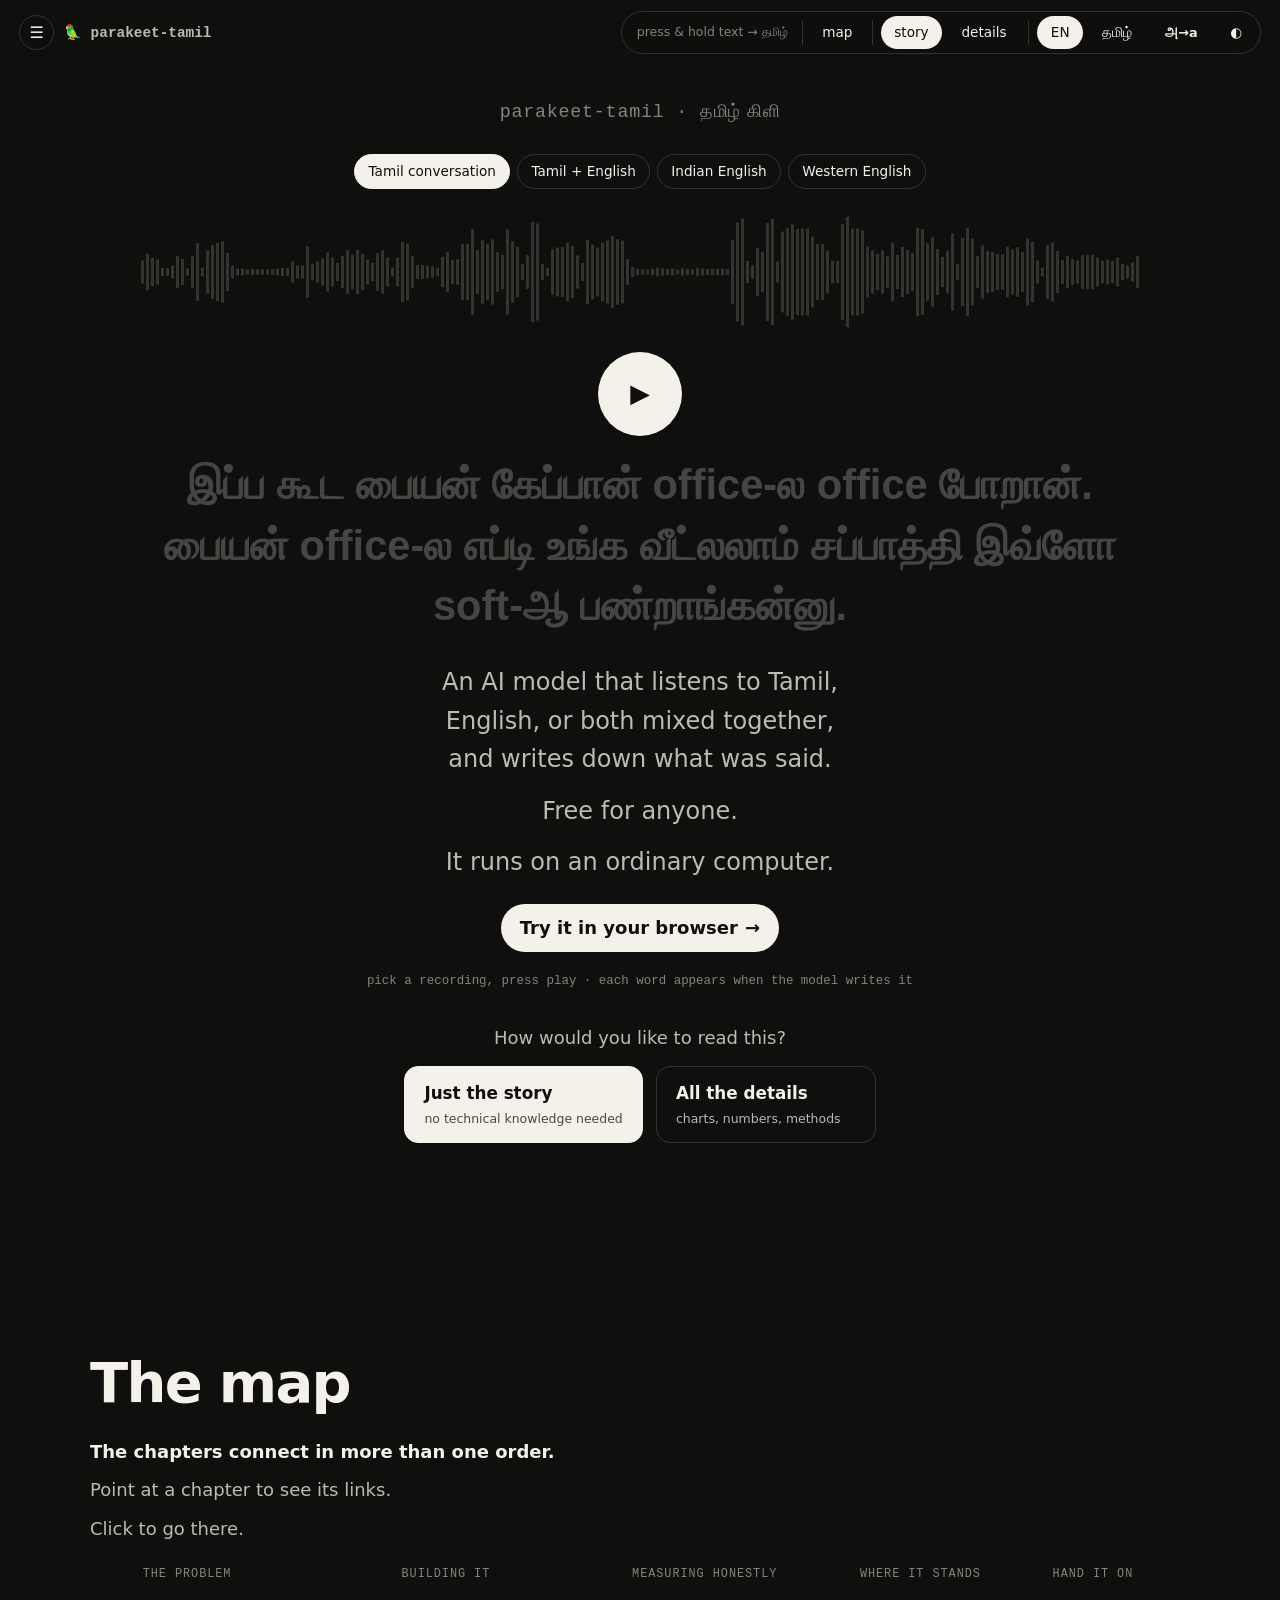
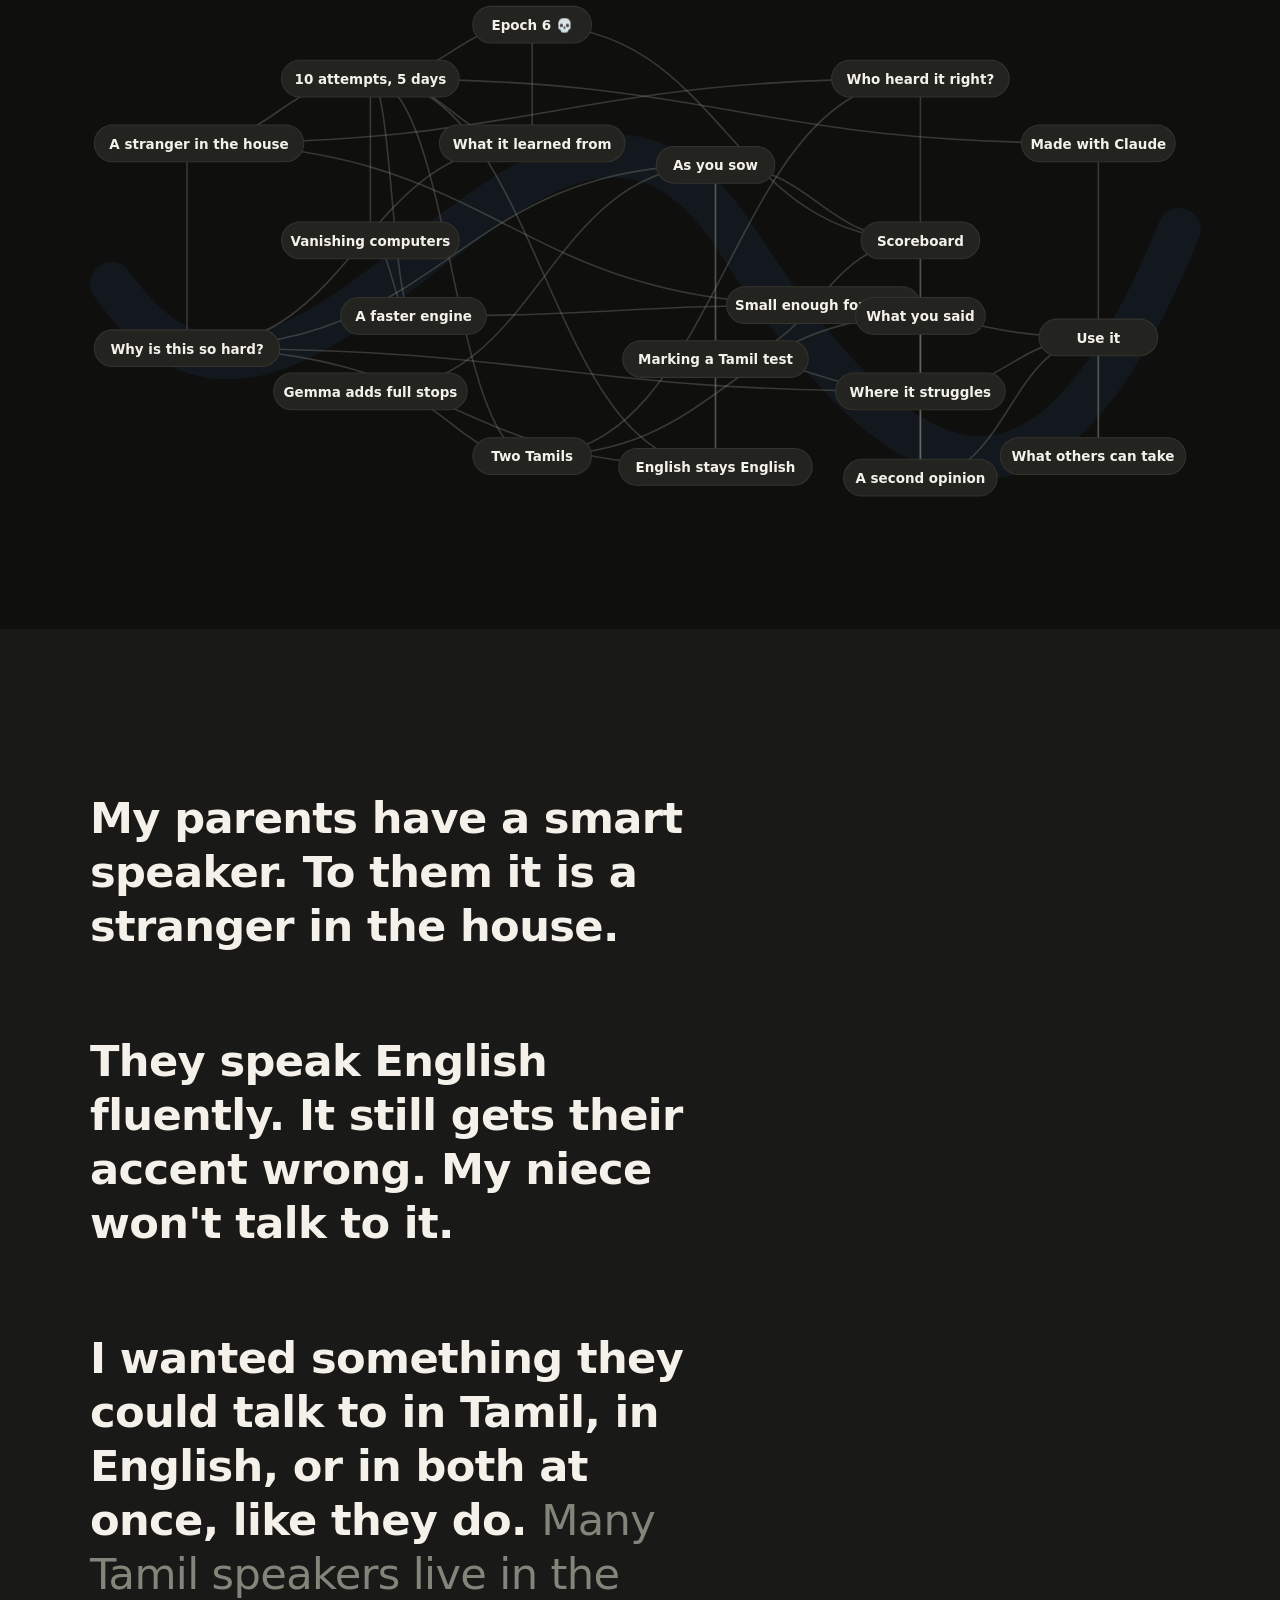
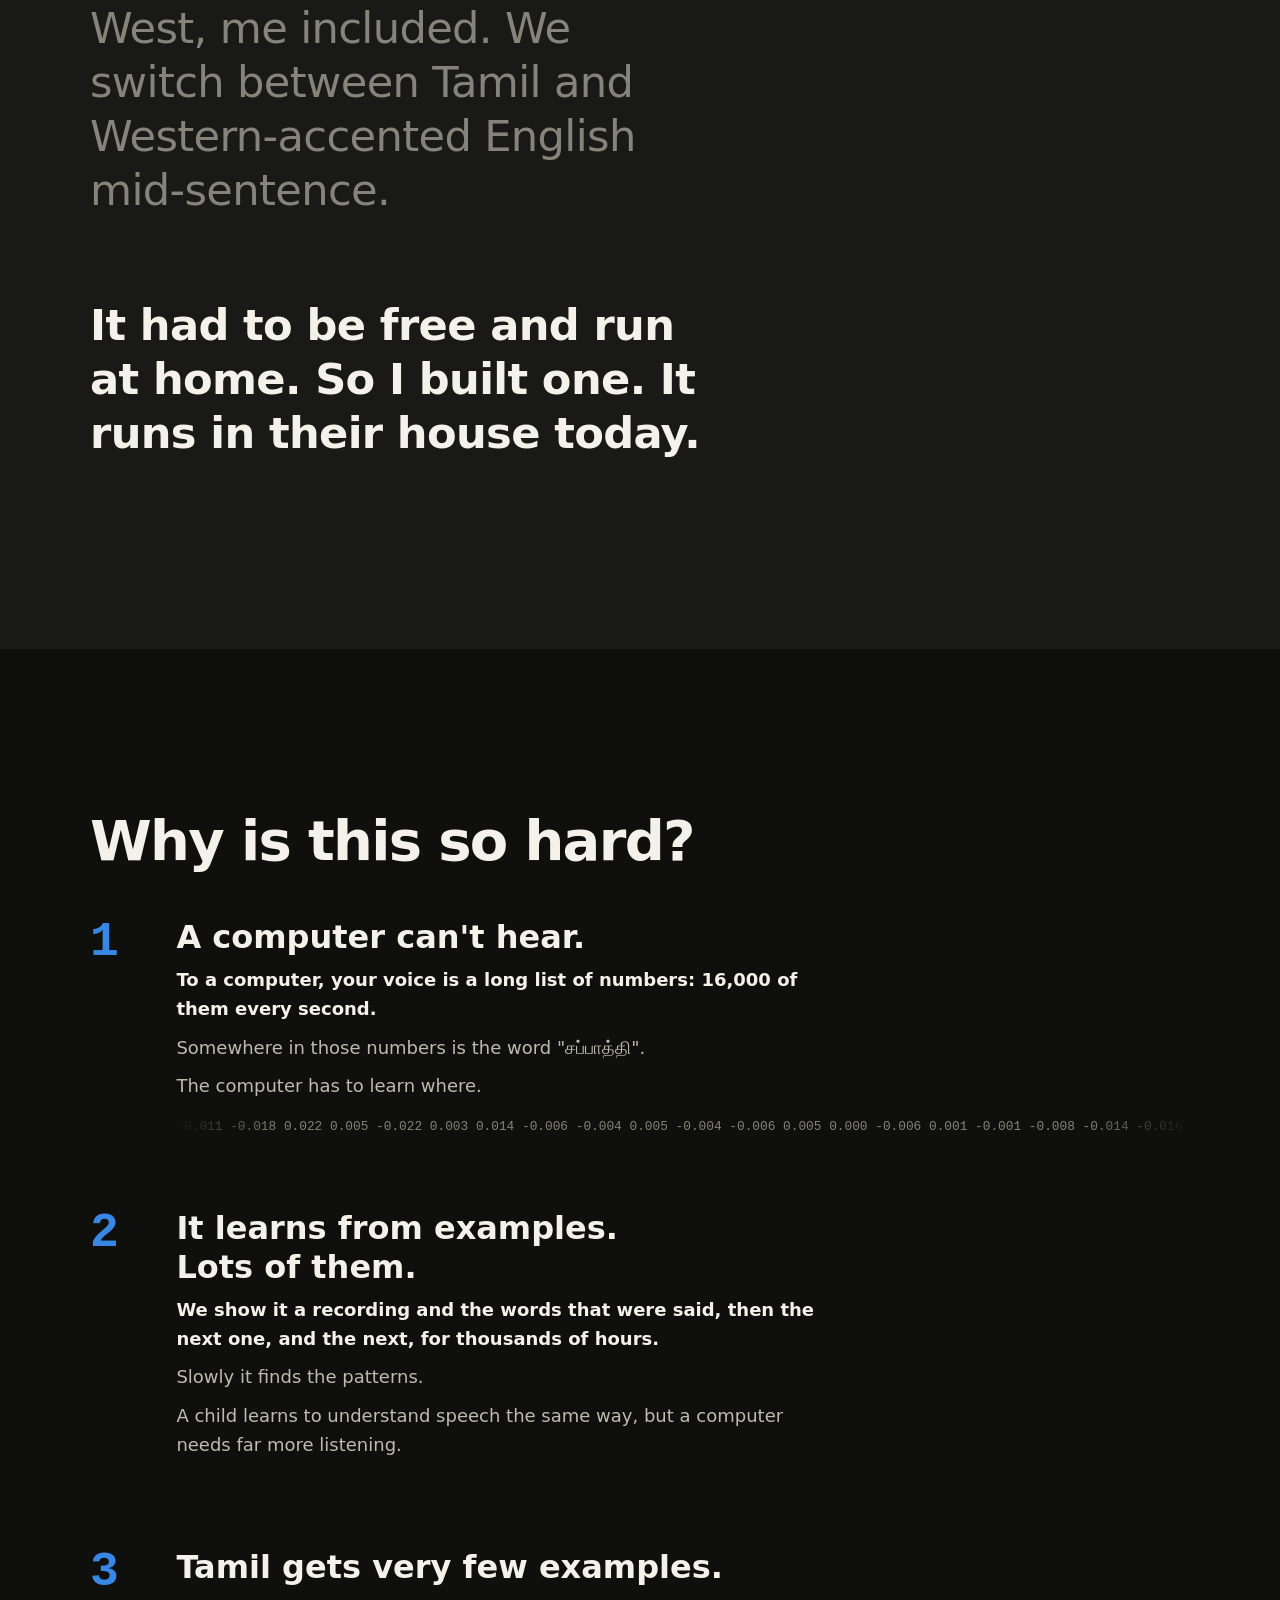
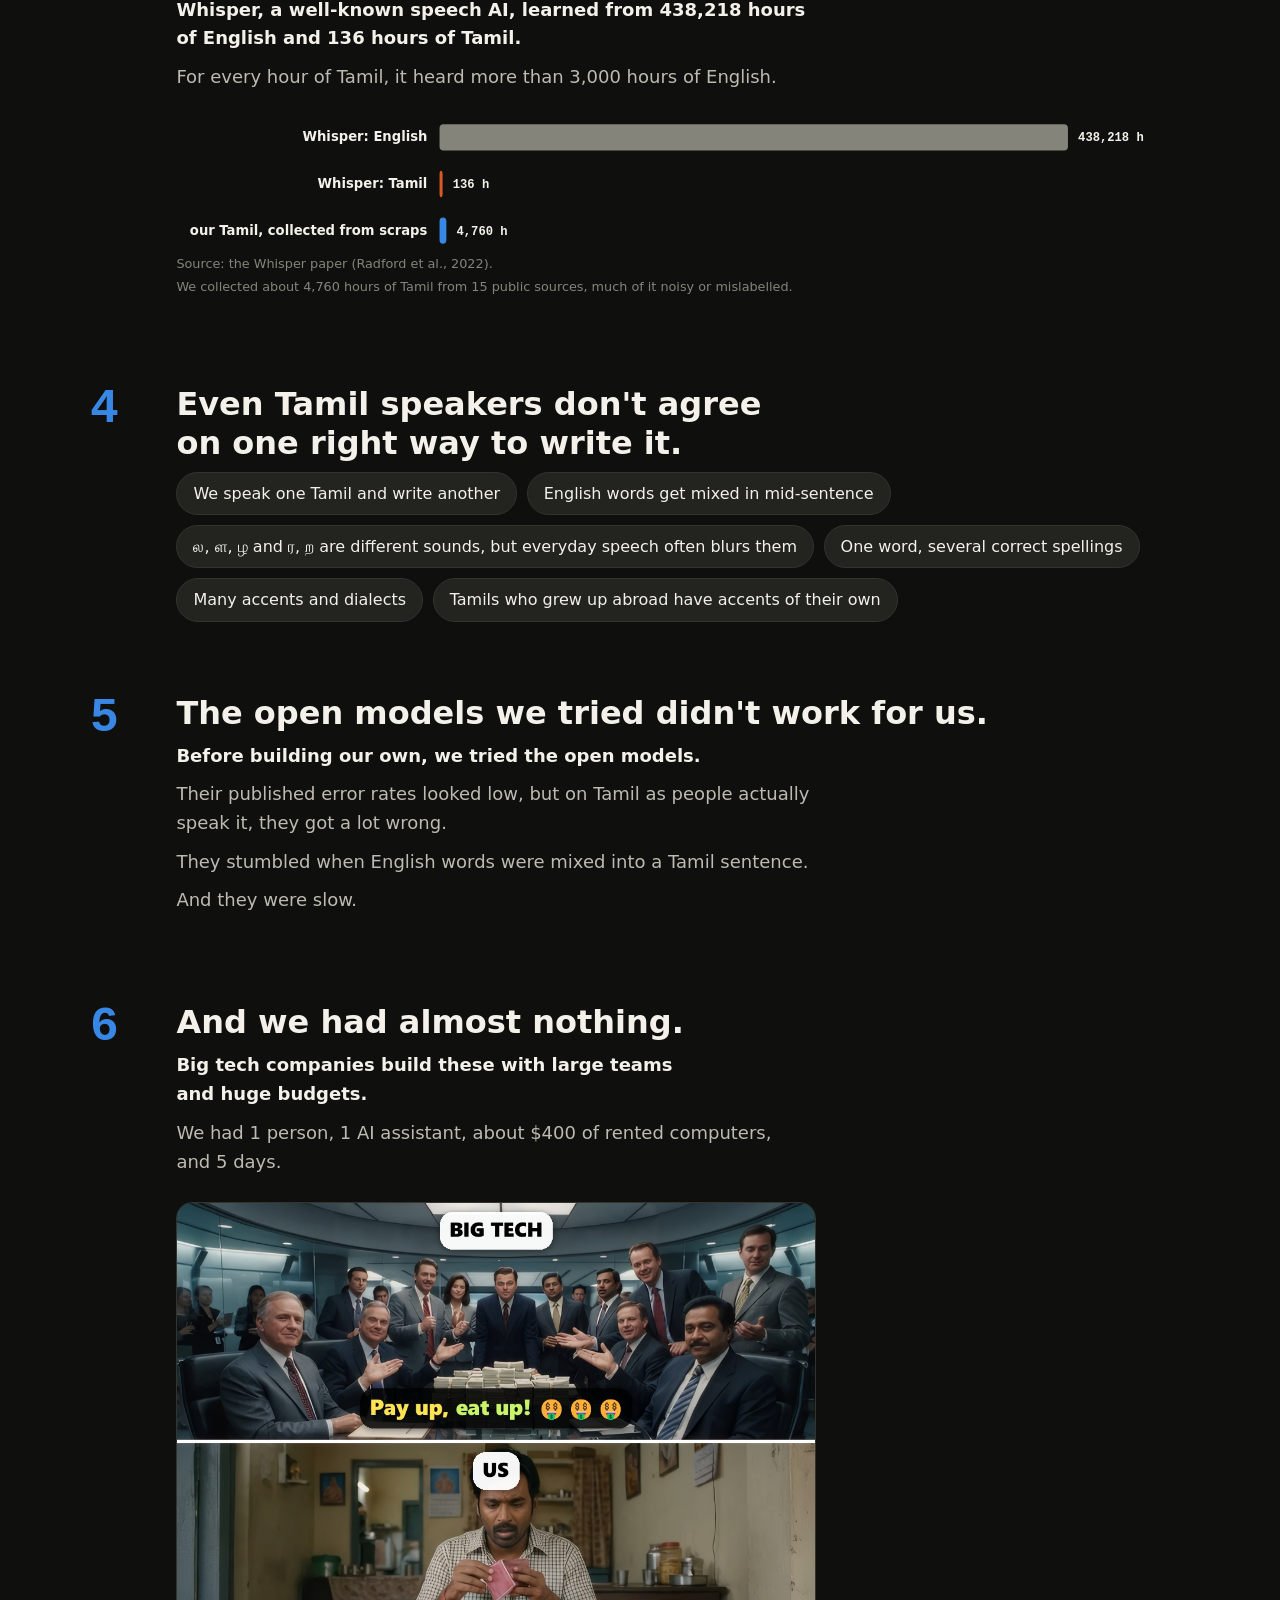
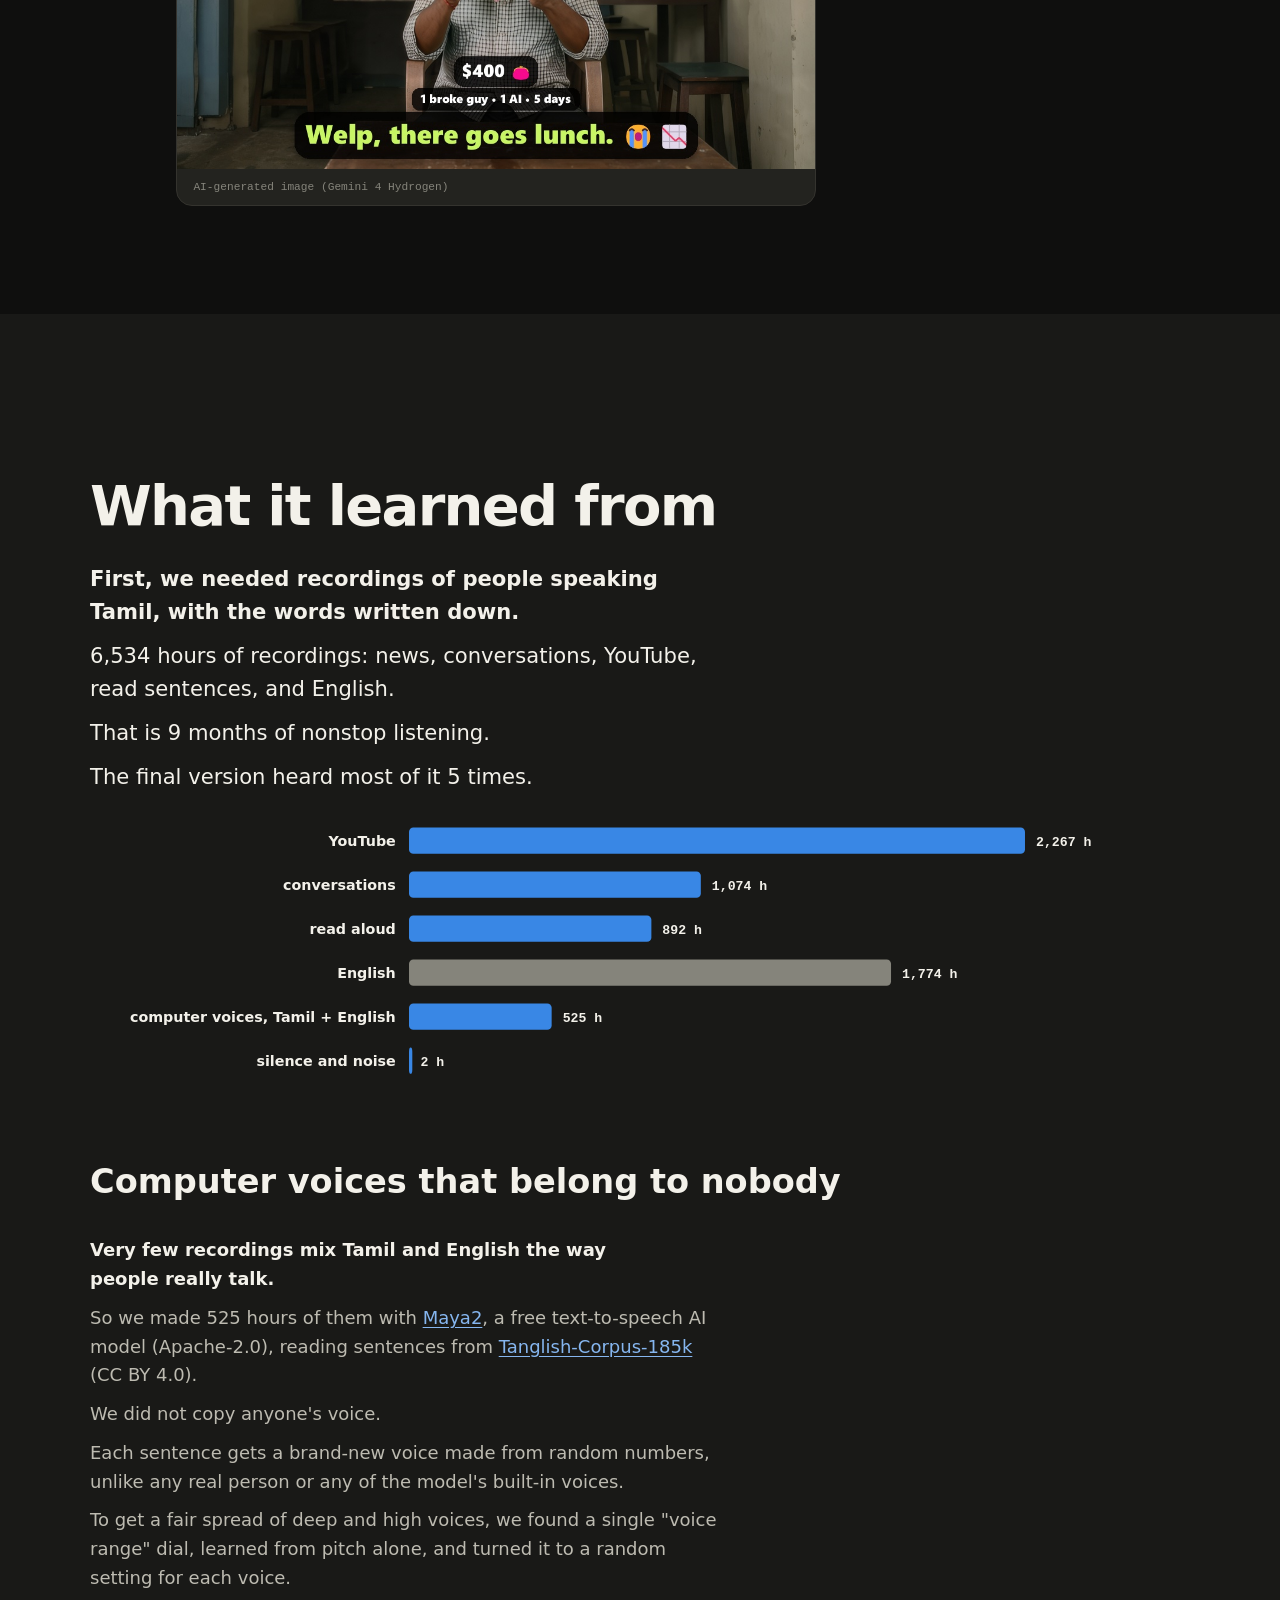
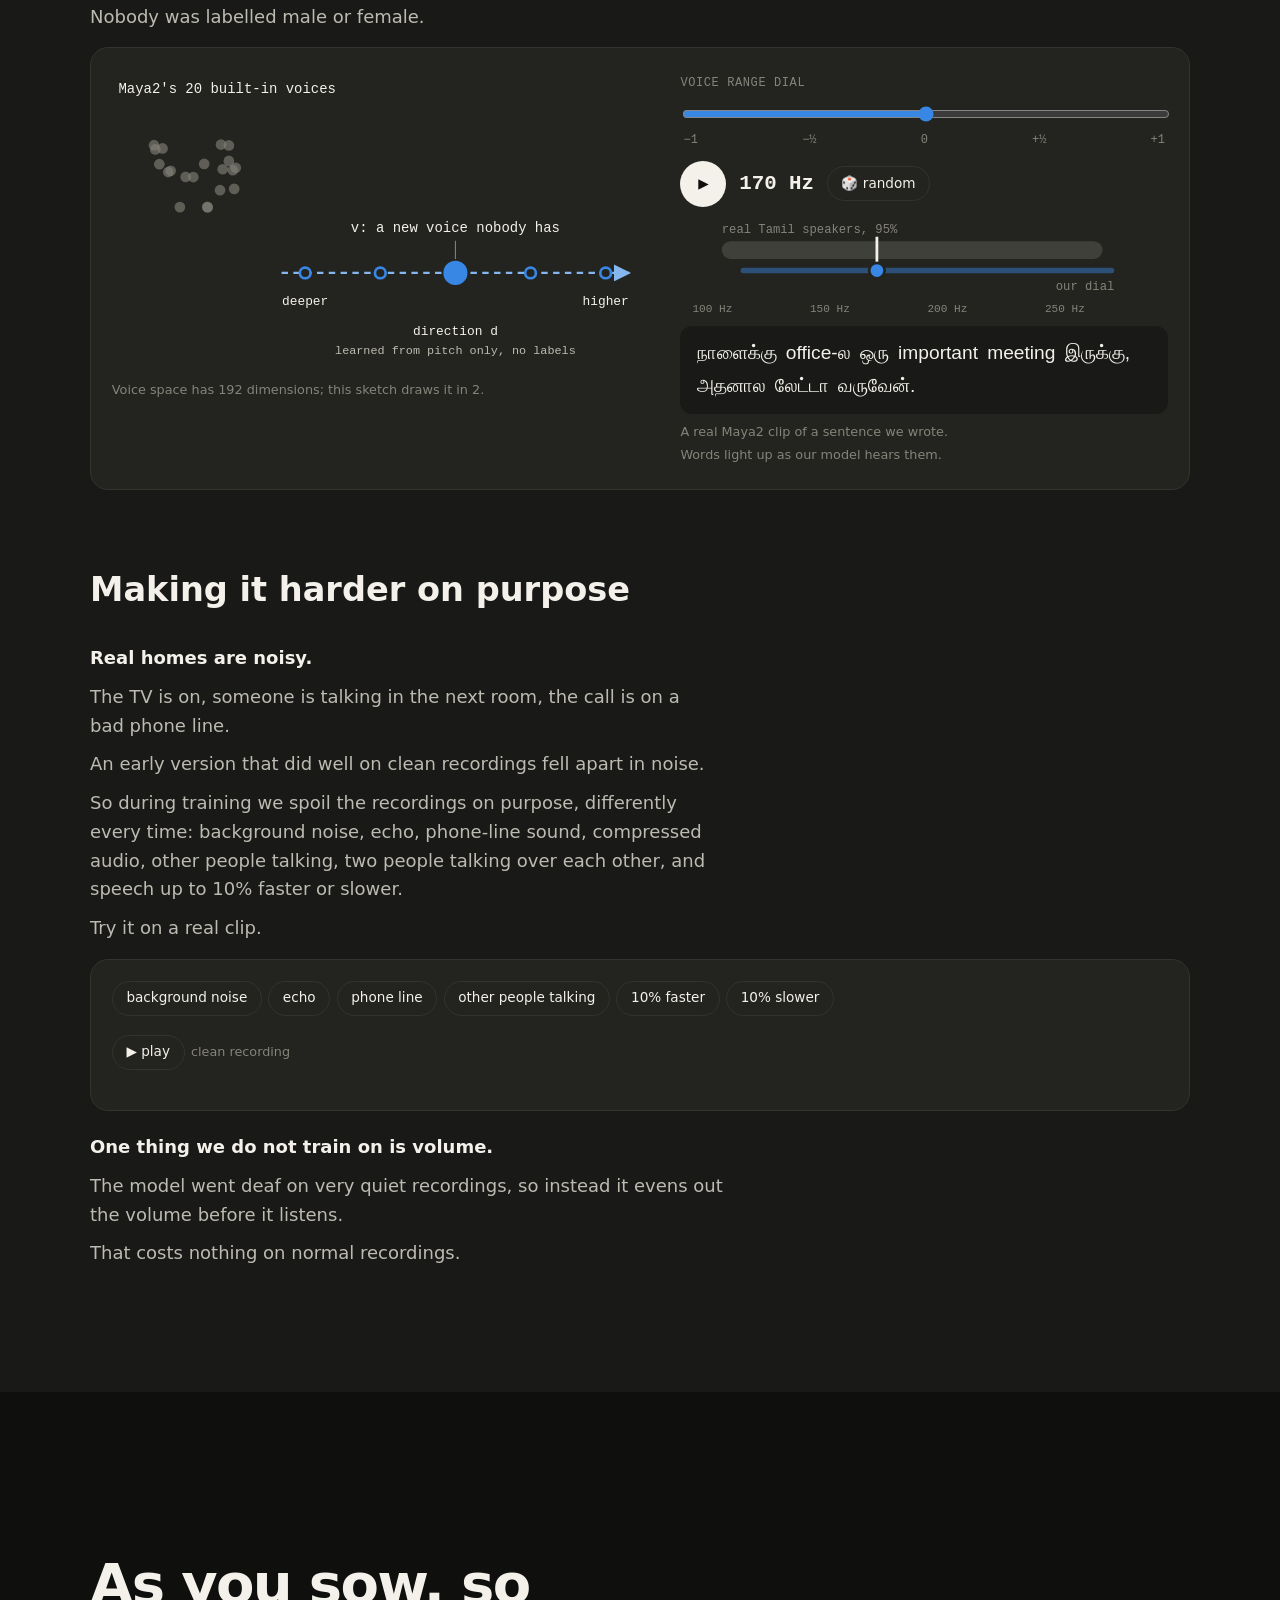
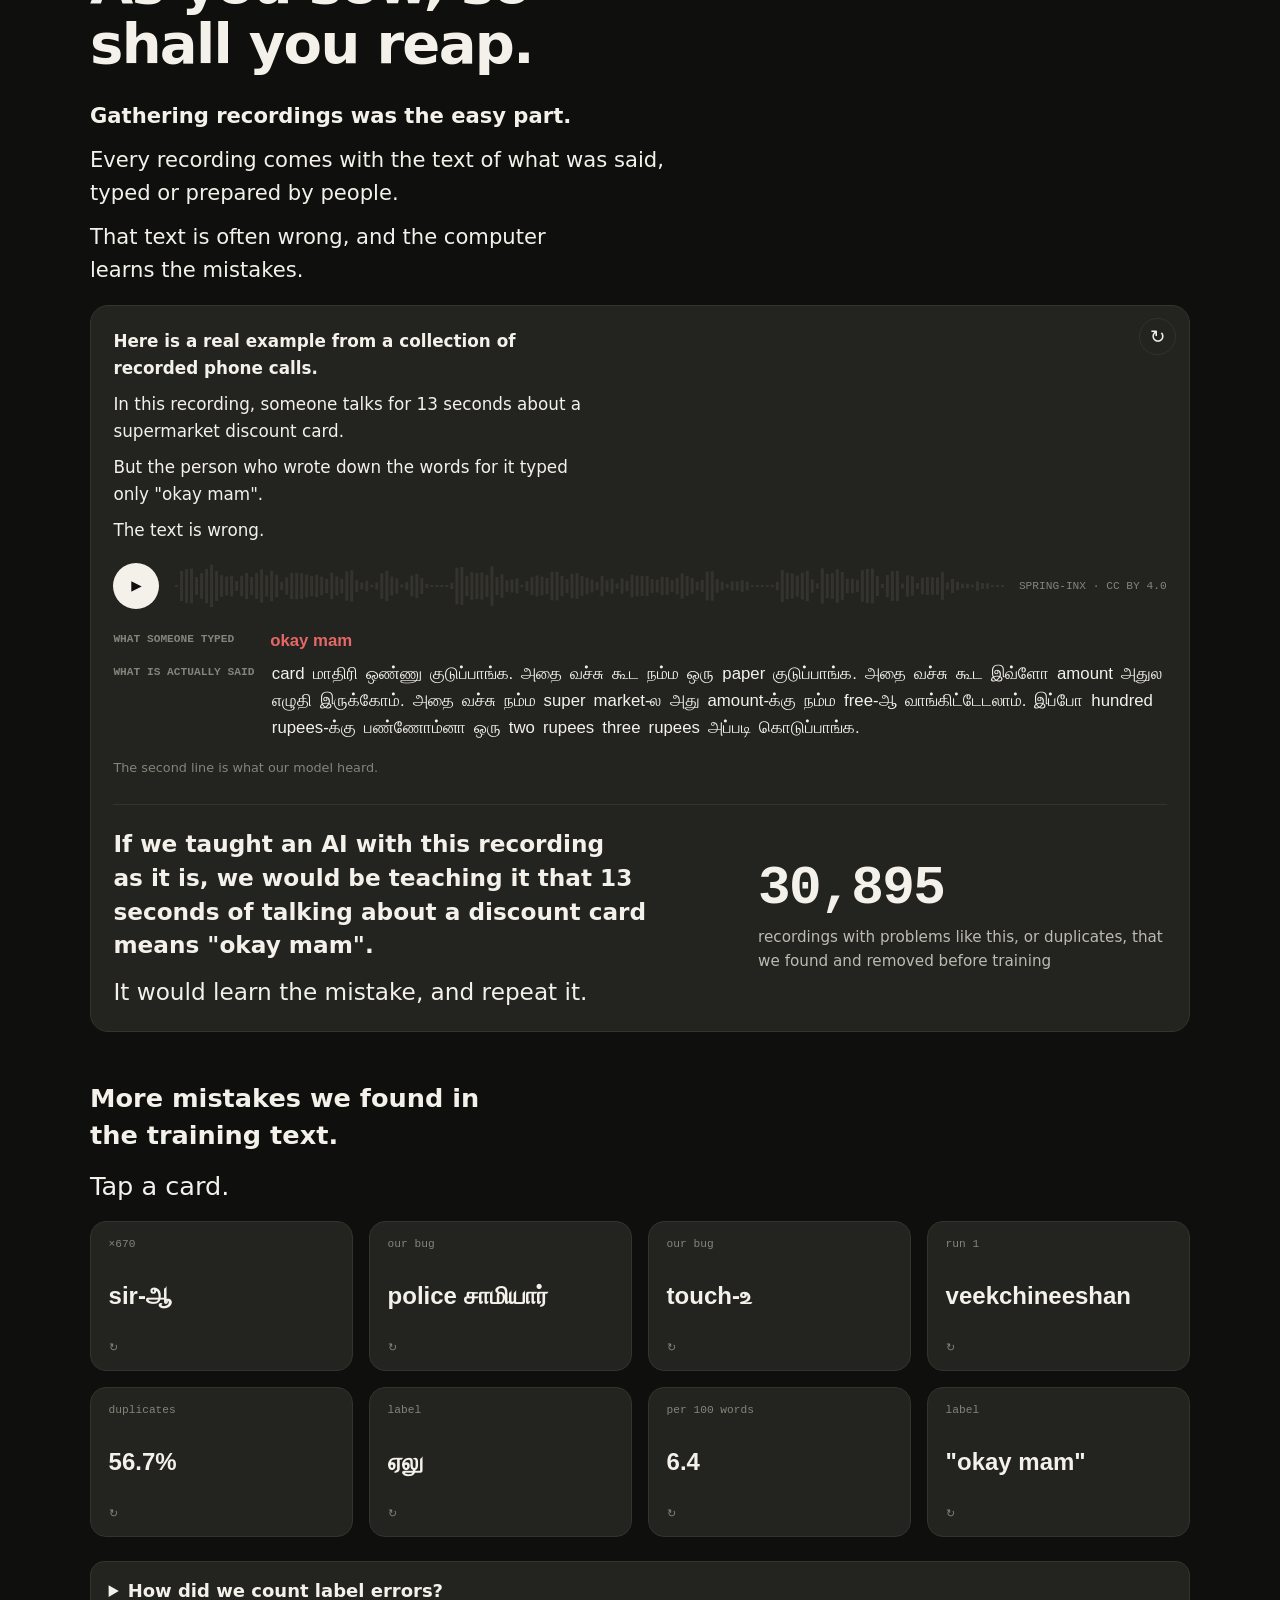
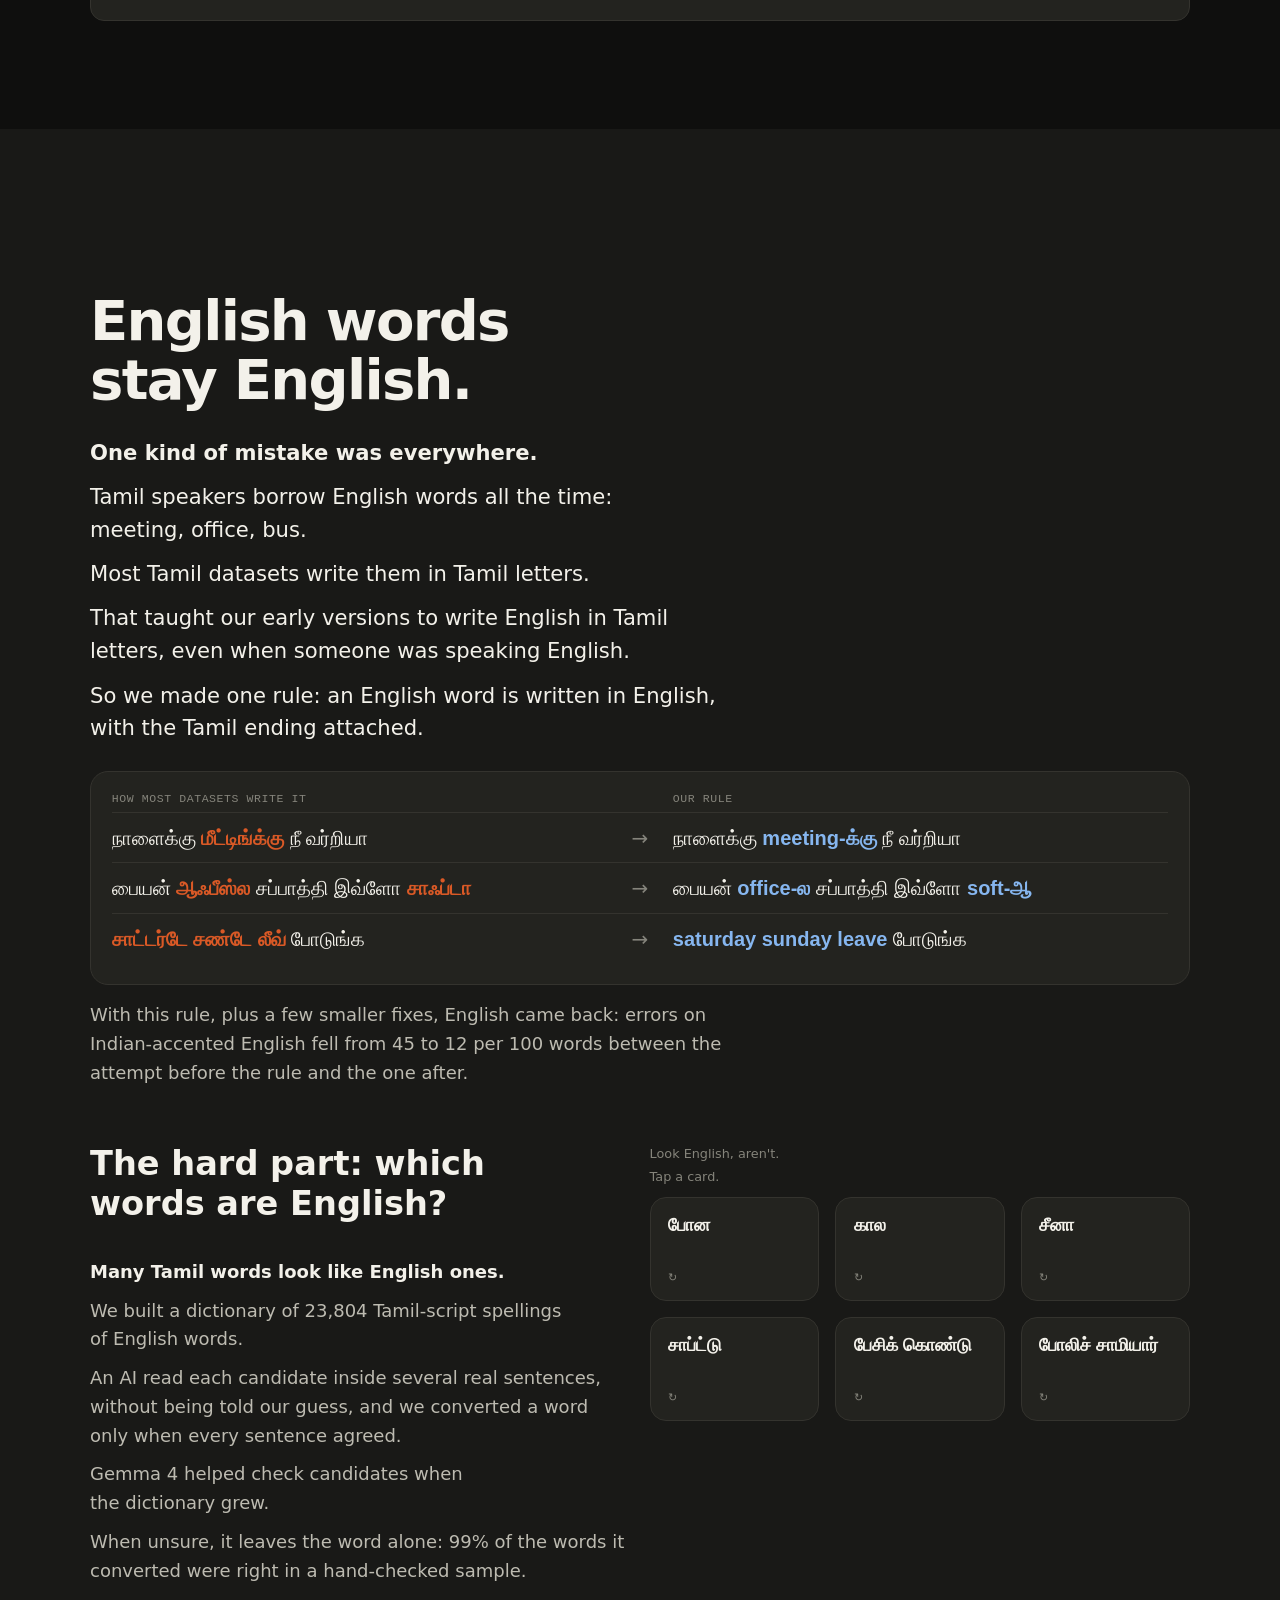
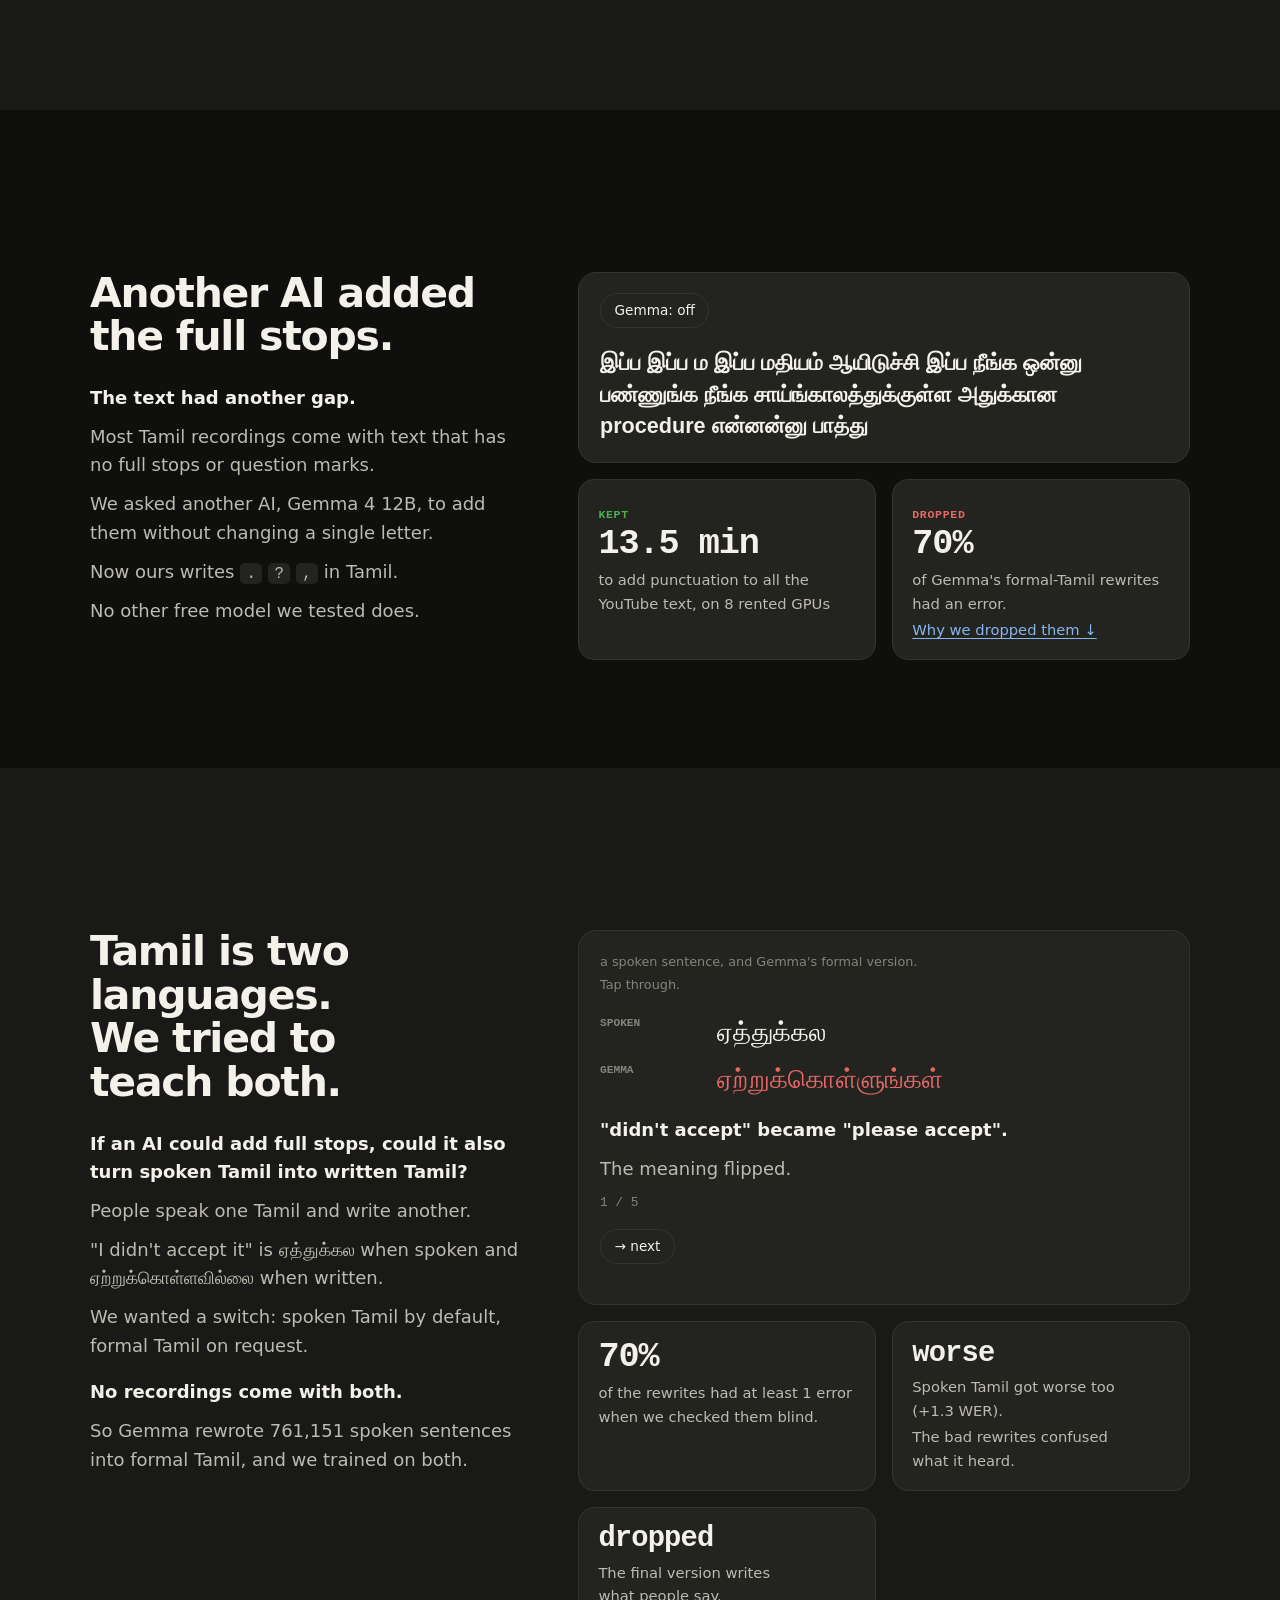
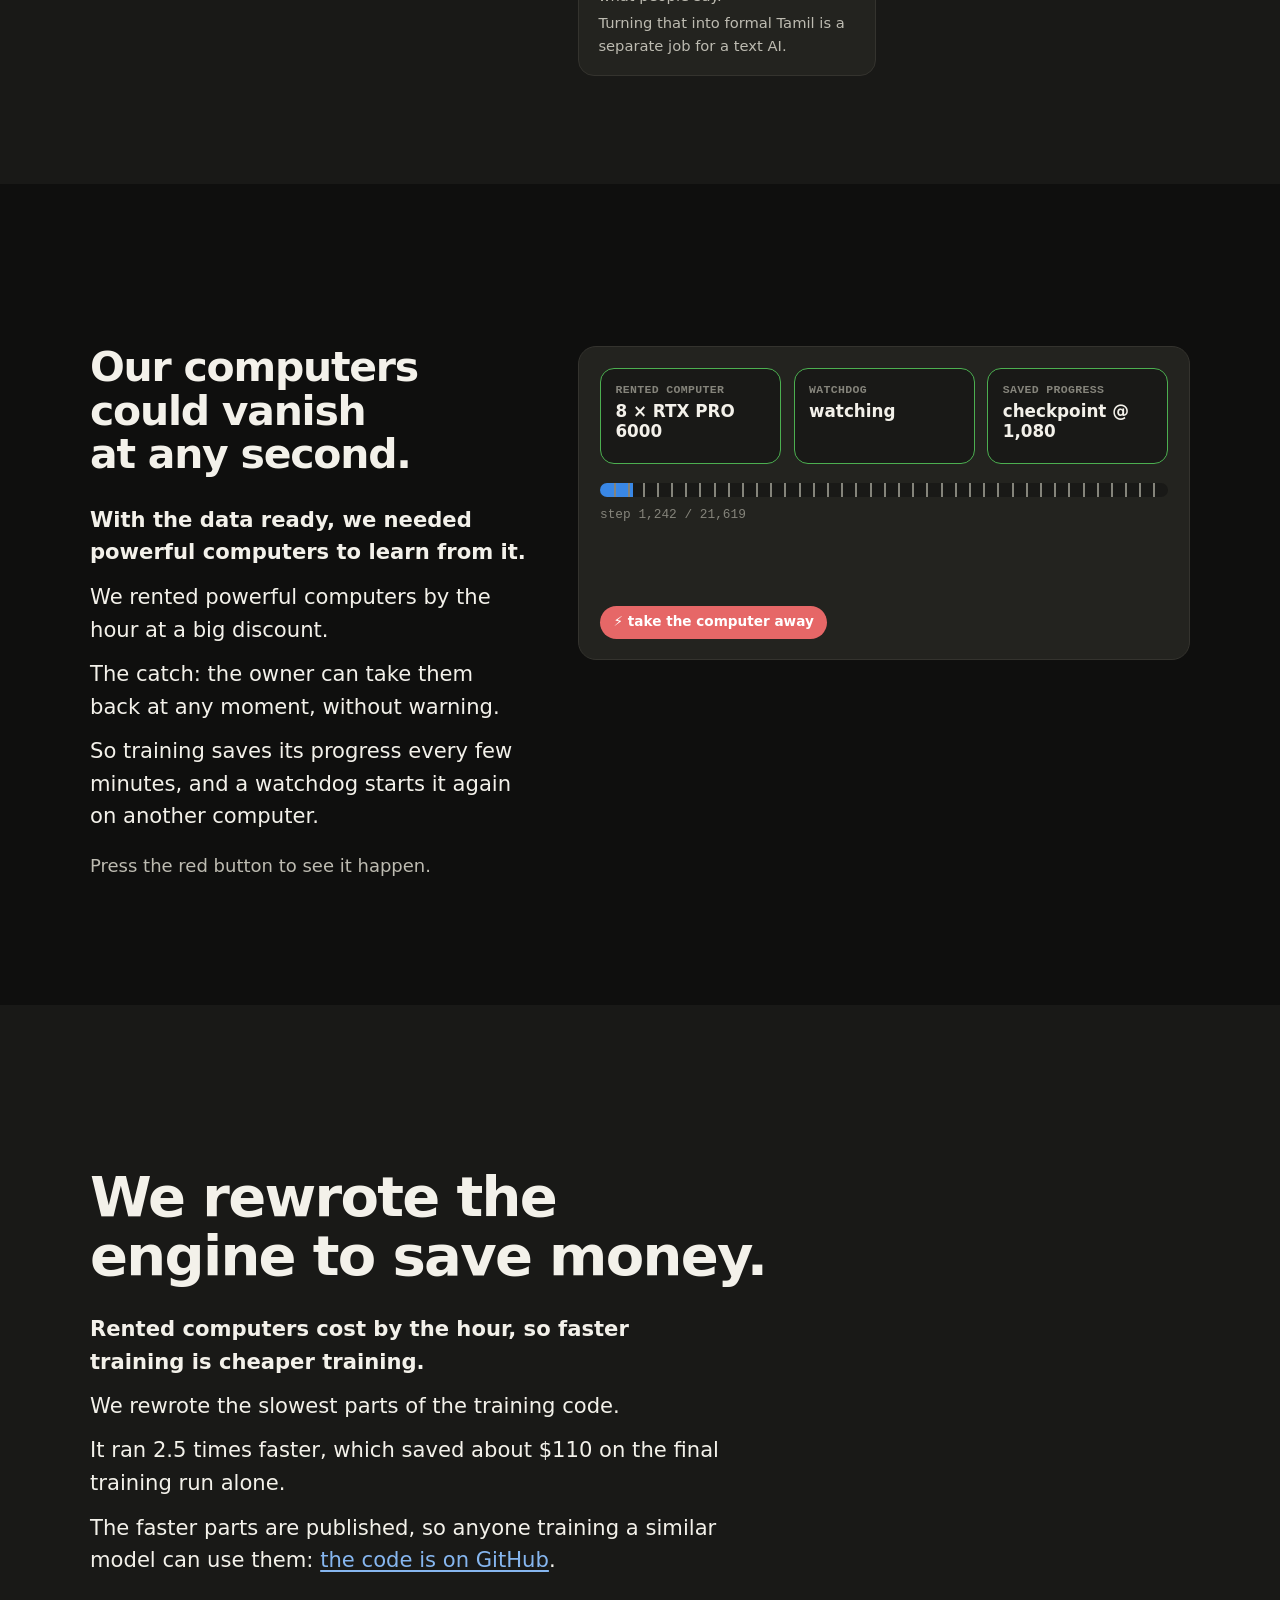
==== commit 86e0aa31: "Link Tanglish-Corpus-185k (and Maya2) where the synthetic speech is described: README training notes" ====
--- a/docs/index.html
+++ b/docs/index.html
@@ -25,7 +25,7 @@
 <meta name="twitter:image" content="https://shrirajh.github.io/parakeet-tamil-kili/img/og.png">
 <meta name="twitter:image:alt" content="parakeet-tamil · தமிழ் கிளி: 34.05 WER on conversational Tamil, 28 times faster than real time on 8 CPU threads, 0.6 billion parameters, CC BY-SA 4.0.">
 <script type="application/ld+json">{"@context": "https://schema.org", "@graph": [{"@type": "TechArticle", "headline": "parakeet-tamil · தமிழ் கிளி", "description": "Free speech recognition for Tamil, English and both mixed, small enough to run on an ordinary computer. An interactive write-up, in English and Tamil, of how it was built in 5 days for about $400.", "url": "https://shrirajh.github.io/parakeet-tamil-kili/", "inLanguage": ["en", "ta"], "image": "https://shrirajh.github.io/parakeet-tamil-kili/img/og.png", "author": {"@type": "Person", "name": "shrirajh", "url": "https://github.com/shrirajh"}, "datePublished": "2026-11-14", "about": "Tamil and English automatic speech recognition"}, {"@type": "SoftwareSourceCode", "name": "parakeet-tamil-kili", "codeRepository": "https://github.com/shrirajh/parakeet-tamil-kili", "programmingLanguage": "Python", "license": "https://www.apache.org/licenses/LICENSE-2.0"}, {"@type": "SoftwareApplication", "name": "parakeet-tamil-kili", "applicationCategory": "Speech recognition", "operatingSystem": "Linux, Windows, macOS, web browser", "url": "https://huggingface.co/shrirajh/parakeet-tamil-kili", "license": "https://creativecommons.org/licenses/by-sa/4.0/", "offers": {"@type": "Offer", "price": "0", "priceCurrency": "USD"}}]}</script>
-<link rel="stylesheet" href="assets/style.css?v=51">
+<link rel="stylesheet" href="assets/style.css?v=53">
 <link rel="icon" href="data:image/svg+xml,<svg xmlns='http://www.w3.org/2000/svg' viewBox='0 0 100 100'><text y='.9em' font-size='90'>🦜</text></svg>">
 <script>(function(){var d=document.documentElement,t=localStorage.getItem("theme"),l=localStorage.getItem("lang"),p=localStorage.getItem("depth");if(t)d.dataset.theme=t;if(l)d.lang=l;if(p)d.dataset.depth=p;})();</script>
 </head>
@@ -193,8 +193,8 @@
     <div class="voices reveal">
       <h3 class="subhead" data-l="en">Computer voices that belong to nobody</h3>
       <h3 class="subhead" data-l="ta">எந்த உண்மையான மனிதரின் குரலும் அல்லாத கணினிக் குரல்கள்</h3>
-      <p data-l="en">Very few recordings mix Tamil and English the way people really talk. So we made 525 hours of them with <a href="https://huggingface.co/maya-research/maya2-native">Maya2</a>, a free text-to-speech AI model (Apache-2.0). We did not copy anyone's voice. Each sentence gets a brand-new voice made from random numbers, unlike any real person or any of the model's built-in voices. To get a fair spread of deep and high voices, we found a single "voice range" dial, learned from pitch alone, and turned it to a random setting for each voice. Nobody was labelled male or female.</p>
-      <p data-l="ta">அன்றாடம் பேசுவது போலத் தமிழும் ஆங்கிலமும் கலந்த பதிவுகள் மிகக் குறைவு. அதனால், எழுத்தைப் படித்துக் குரலில் பேசும் ஒரு மென்பொருளான <a href="https://huggingface.co/maya-research/maya2-native">Maya2</a>-ஐக் (Apache-2.0) கொண்டு, அப்படிப்பட்ட 525 மணி நேரப் பதிவுகளை நாங்களே உருவாக்கினோம். யாருடைய குரலையும் பிரதி செய்யவில்லை. ஒவ்வொரு வாக்கியத்துக்கும், தற்செயலான எண்களிலிருந்து ஒரு புத்தம்புதுக் குரல் உருவாகிறது. அது ஒரு மனிதக் குரல் போலவே ஒலிக்கும்; ஆனால் எந்த ஒரு குறிப்பிட்ட நபரின் குரலும் அல்ல. அந்த மென்பொருளில் ஏற்கெனவே உள்ள குரல்களைப் போலவும் இல்லை. தாழ்ந்த சுருதிக் குரல்களும் உயர்ந்த சுருதிக் குரல்களும் சம அளவில் வர வேண்டும். அதற்காக, சுருதியை மட்டும் வைத்துக் கண்டுபிடித்த ஒரே ஒரு "குரல் வீச்சுக் குமிழை"ப் பயன்படுத்தினோம். ஒவ்வொரு குரலுக்கும், அந்தக் குமிழைத் தற்செயலாக ஏதோ ஒரு நிலைக்குத் திருப்பினோம். யாரையும் ஆண் என்றோ பெண் என்றோ வகைப்படுத்தவில்லை.</p>
+      <p data-l="en">Very few recordings mix Tamil and English the way people really talk. So we made 525 hours of them with <a href="https://huggingface.co/maya-research/maya2-native">Maya2</a>, a free text-to-speech AI model (Apache-2.0), reading sentences from <a href="https://huggingface.co/datasets/vishnu-n/Tanglish-Corpus-185k">Tanglish-Corpus-185k</a> (CC BY 4.0). We did not copy anyone's voice. Each sentence gets a brand-new voice made from random numbers, unlike any real person or any of the model's built-in voices. To get a fair spread of deep and high voices, we found a single "voice range" dial, learned from pitch alone, and turned it to a random setting for each voice. Nobody was labelled male or female.</p>
+      <p data-l="ta">அன்றாடம் பேசுவது போலத் தமிழும் ஆங்கிலமும் கலந்த பதிவுகள் மிகக் குறைவு. அதனால், எழுத்தைப் படித்துக் குரலில் பேசும் ஒரு மென்பொருளான <a href="https://huggingface.co/maya-research/maya2-native">Maya2</a>-ஐக் (Apache-2.0) கொண்டு, <a href="https://huggingface.co/datasets/vishnu-n/Tanglish-Corpus-185k">Tanglish-Corpus-185k</a> (CC BY 4.0) தொகுப்பின் வாக்கியங்களைப் படிக்கவைத்து, அப்படிப்பட்ட 525 மணி நேரப் பதிவுகளை நாங்களே உருவாக்கினோம். யாருடைய குரலையும் பிரதி செய்யவில்லை. ஒவ்வொரு வாக்கியத்துக்கும், தற்செயலான எண்களிலிருந்து ஒரு புத்தம்புதுக் குரல் உருவாகிறது. அது ஒரு மனிதக் குரல் போலவே ஒலிக்கும்; ஆனால் எந்த ஒரு குறிப்பிட்ட நபரின் குரலும் அல்ல. அந்த மென்பொருளில் ஏற்கெனவே உள்ள குரல்களைப் போலவும் இல்லை. தாழ்ந்த சுருதிக் குரல்களும் உயர்ந்த சுருதிக் குரல்களும் சம அளவில் வர வேண்டும். அதற்காக, சுருதியை மட்டும் வைத்துக் கண்டுபிடித்த ஒரே ஒரு "குரல் வீச்சுக் குமிழை"ப் பயன்படுத்தினோம். ஒவ்வொரு குரலுக்கும், அந்தக் குமிழைத் தற்செயலாக ஏதோ ஒரு நிலைக்குத் திருப்பினோம். யாரையும் ஆண் என்றோ பெண் என்றோ வகைப்படுத்தவில்லை.</p>
       <div class="scorer dial" id="vmap-box">
         <div class="vmap-grid">
           <div>
@@ -812,32 +812,19 @@
   <div class="inner">
     <h2 class="reveal" data-l="en">What others can take from this</h2>
     <h2 class="reveal" data-l="ta">இதிலிருந்து மற்றவர்கள் எடுத்துக்கொள்ளக்கூடியவை</h2>
-    <p class="plain reveal" data-l="en">Some of this was new, as far as we know. Some of it others had done before, and we say so. Here is what we found, the parts others can reuse, and how it was built.</p>
-    <p class="plain reveal" data-l="ta">எங்களுக்குத் தெரிந்தவரை, இவற்றில் சில புதியவை. சிலவற்றை மற்றவர்கள் முன்பே செய்திருக்கிறார்கள்; அதையும் சொல்லியிருக்கிறோம். நாங்கள் கண்டறிந்தவை, மற்றவர்கள் மீண்டும் பயன்படுத்தக்கூடியவை, இது எப்படி உருவானது: இதோ.</p>
-    <div class="nvgrid reveal">
-      <div class="nv nv-f"><span class="k"><span data-l="en">finding</span><span data-l="ta">கண்டறிந்தது</span></span><div class="nvt" data-l="en">Tamil speech models quietly rewrite speech</div><div class="nvt" data-l="ta">தமிழ்ப் பேச்சு மாதிரிகள் பேச்சை அமைதியாக மாற்றி எழுதுகின்றன</div><p data-l="en">The 3 strongest other open models turn spoken Tamil into written Tamil about half the time. Ours: 0 times in 976.</p><p data-l="ta">மற்ற வலுவான 3 கட்டற்ற மாதிரிகள், பேச்சுத் தமிழை ஏறக்குறைய பாதி நேரம் எழுத்துத் தமிழாக மாற்றுகின்றன. எங்களுடையது: 976-இல் ஒருமுறைகூட இல்லை.</p></div>
-      <div class="nv nv-f"><span class="k"><span data-l="en">finding</span><span data-l="ta">கண்டறிந்தது</span></span><div class="nvt" data-l="en">Part of the labels can teach a rule</div><div class="nvt" data-l="ta">எழுத்துப்படிகளில் ஒரு பகுதியே ஒரு விதியைக் கற்றுத்தரும்</div><p data-l="en">We converted only the English words we were sure of, 64% of them. The model learned the rule anyway: 89% of English words come out in English letters.</p><p data-l="ta">உறுதியாகத் தெரிந்த ஆங்கிலச் சொற்களை மட்டுமே, அதாவது 64%-ஐ மட்டுமே மாற்றினோம். ஆனாலும் மாதிரி விதியைக் கற்றுக்கொண்டது: 89% ஆங்கிலச் சொற்கள் ஆங்கில எழுத்தில் வருகின்றன.</p></div>
-      <div class="nv nv-f"><span class="k"><span data-l="en">finding</span><span data-l="ta">கண்டறிந்தது</span></span><div class="nvt" data-l="en">Word timings, tested on Tamil</div><div class="nvt" data-l="ta">சொல் நேரங்கள், தமிழில் சோதிக்கப்பட்டவை</div><p data-l="en">94% of our word start times land within 0.2 seconds of an independent aligner. One rival manages 24%; another puts 7.5% of its words in silence.</p><p data-l="ta">எங்கள் சொல் தொடக்க நேரங்களில் 94%, ஒரு தனிப்பட்ட aligner-இலிருந்து 0.2 வினாடிக்குள் இருக்கின்றன. ஒரு போட்டி மாதிரிக்கு 24%; இன்னொன்று தன் சொற்களில் 7.5%-ஐ அமைதிக்குள் வைக்கிறது.</p></div>
-      <div class="nv nv-f"><span class="k"><span data-l="en">finding</span><span data-l="ta">கண்டறிந்தது</span></span><div class="nvt" data-l="en">Tests have mistakes too</div><div class="nvt" data-l="ta">தேர்வுகளிலும் தவறுகள் உண்டு</div><p data-l="en">On one read-speech test, 7 to 13% of what each model is marked wrong for are errors in the stored answer. We removed 30,895 training recordings with wrong text.</p><p data-l="ta">வாசித்த பேச்சுக்கான ஒரு தேர்வில், ஒவ்வொரு மாதிரிக்கும் தவறு எனக் குறிக்கப்பட்டவற்றில் 7 முதல் 13% வரை, சேமித்து வைத்த விடையிலேயே உள்ள தவறுகள். தவறான உரை கொண்ட 30,895 பயிற்சிப் பதிவுகளை நீக்கினோம்.</p></div>
-      <div class="nv nv-r"><span class="k"><span data-l="en">reusable</span><span data-l="ta">மீண்டும் பயன்படுத்தலாம்</span></span><div class="nvt" data-l="en">A voice-pitch dial without labels</div><div class="nvt" data-l="ta">குறிச்சொற்கள் இல்லாத ஒரு குரல் சுருதிக் குமிழ்</div><p data-l="en">Computer voices that belong to nobody, turned from deep to high along one direction learned from pitch alone. No gender labels, no real person's voice.</p><p data-l="ta">யாருக்கும் சொந்தமில்லாத கணினிக் குரல்கள்; சுருதியை மட்டும் வைத்துக் கற்ற ஒரே திசையில் ஆழ்ந்த குரலிலிருந்து உயர்ந்த குரலுக்குத் திருப்பலாம். பாலினக் குறிச்சொற்களும் இல்லை, எந்த மனிதரின் குரலும் இல்லை.</p></div>
-      <div class="nv nv-r"><span class="k"><span data-l="en">reusable</span><span data-l="ta">மீண்டும் பயன்படுத்தலாம்</span></span><div class="nvt" data-l="en">Marking Tamil fairly</div><div class="nvt" data-l="ta">தமிழை நியாயமாக மதிப்பிடுதல்</div><p data-l="en">A sound score that forgives the sounds Tamil speakers merge, and a meaning score checked against blind judges.</p><p data-l="ta">தமிழ் பேசுபவர்கள் ஒன்றாக்கும் ஒலிகளை மன்னிக்கும் ஒரு ஒலி மதிப்பெண்; கண்மூடி மதிப்பிடுபவர்களோடு ஒப்பிட்டுச் சோதித்த ஒரு பொருள் மதிப்பெண்.</p></div>
-      <div class="nv nv-r"><span class="k"><span data-l="en">reusable</span><span data-l="ta">மீண்டும் பயன்படுத்தலாம்</span></span><div class="nvt" data-l="en">Tamil letters for an English model</div><div class="nvt" data-l="ta">ஆங்கில மாதிரிக்குத் தமிழ் எழுத்துகள்</div><p data-l="en">2,044 Tamil pieces added without changing a single English one. Each new piece started from the sound it stands for.</p><p data-l="ta">ஒரு ஆங்கிலத் துண்டைக்கூட மாற்றாமல் 2,044 தமிழ்த் துண்டுகளைச் சேர்த்தோம். ஒவ்வொரு புதிய துண்டும், அது குறிக்கும் ஒலியிலிருந்தே தொடங்கியது.</p></div>
-      <div class="nv nv-r"><span class="k"><span data-l="en">reusable</span><span data-l="ta">மீண்டும் பயன்படுத்தலாம்</span></span><div class="nvt" data-l="en">A faster training engine</div><div class="nvt" data-l="ta">வேகமான பயிற்சி இயந்திரம்</div><p data-l="en">Training 2.54 times faster for this family of models, published as one line of code.</p><p data-l="ta">இந்த வகை மாதிரிகளுக்கு 2.54 மடங்கு வேகமான பயிற்சி; ஒரே ஒரு வரி நிரலாக வெளியிட்டிருக்கிறோம்.</p></div>
-      <div class="nv nv-w"><span class="k"><span data-l="en">way of working</span><span data-l="ta">வேலை முறை</span></span><div class="nvt" data-l="en">One person and an AI, at this scale</div><div class="nvt" data-l="ta">இந்த அளவில், ஒரு மனிதரும் ஒரு AI-யும்</div><p data-l="en">Data, labels, training, the engine, testing and release in 5 days for about $400, with Claude as the assistant and a person deciding every step.</p><p data-l="ta">தரவு, எழுத்துப்படிகள், பயிற்சி, இயந்திரம், சோதனை, வெளியீடு: 5 நாட்களில், சுமார் $400 செலவில். Claude உதவியாளராக; ஒவ்வொரு அடியையும் முடிவு செய்தது ஒரு மனிதர்.</p></div>
-    </div>
-    <div class="nvbeyond reveal">
-      <h3 data-l="en">Beyond Tamil</h3><h3 data-l="ta">தமிழுக்கு அப்பாலும்</h3>
-      <p class="plain" data-l="en">We only measured Tamil, but most of this is not about Tamil. Many languages are spoken one way and written another: Arabic, Sinhala, Greek, Swiss German. In all of them, speech models are pulled towards writing the formal version instead of what was said. The same answer applies: an ear that writes what it hears, and a text AI that tidies afterwards. So does the same test: count how often a model rewrites spoken words.</p>
-      <p class="plain" data-l="ta">நாங்கள் தமிழை மட்டுமே அளந்தோம்; ஆனால் இவற்றில் பெரும்பாலானவை தமிழுக்கு மட்டுமானவை அல்ல. பல மொழிகள் ஒரு விதமாகப் பேசப்பட்டு, இன்னொரு விதமாக எழுதப்படுகின்றன: அரபு, சிங்களம், கிரேக்கம், சுவிஸ் ஜெர்மன். அவை எல்லாவற்றிலும், சொன்னதை எழுதுவதற்குப் பதில் முறையான வடிவத்தை எழுதும் பக்கம் பேச்சு மாதிரிகள் இழுக்கப்படுகின்றன. அதே தீர்வு அங்கும் பொருந்தும்: கேட்டதை எழுதும் ஒரு காது, பிறகு சீர்ப்படுத்தும் ஒரு எழுத்து AI. அதே சோதனையும் பொருந்தும்: ஒரு மாதிரி பேச்சுச் சொற்களை எத்தனை முறை மாற்றி எழுதுகிறது என்று எண்ணுவது.</p>
-      <p class="plain" data-l="en">The rest travels too. Converting only the English words you are sure of should work for Hindi and English, or Arabic and French. The voice dial needs no recordings of real people. And one speaker of a language, with an AI assistant and about $400, built a leading model for theirs. Many languages have no one else building one.</p>
-      <p class="plain" data-l="ta">மற்றவையும் பிற மொழிகளுக்குப் பொருந்தும். உறுதியாகத் தெரிந்த ஆங்கிலச் சொற்களை மட்டும் மாற்றும் முறை, இந்தி-ஆங்கிலத்துக்கோ அரபு-பிரெஞ்சுக்கோ வேலை செய்ய வேண்டும். குரல் குமிழுக்கு எந்த மனிதரின் பதிவும் தேவையில்லை. ஒரு மொழியைப் பேசும் ஒருவர், ஒரு AI உதவியாளரோடும் சுமார் $400 செலவோடும், தன் மொழிக்கு ஒரு முன்னணி மாதிரியை உருவாக்கினார். பல மொழிகளுக்கு, வேறு யாரும் இப்படி ஒன்றை உருவாக்குவதில்லை.</p>
-      <p class="small" data-l="en">Diglossia: Ferguson (1959); for Tamil, Britto (1986).</p>
-      <p class="small" data-l="ta">இருவழக்கு (diglossia): Ferguson (1959); தமிழுக்கு, Britto (1986).</p>
-    </div>
-    <div data-d="d" class="reveal" style="margin-top:2.4rem">
-      <h3 data-l="en">The evidence, and what came before</h3><h3 data-l="ta">ஆதாரமும், முன்பே இருந்தவையும்</h3>
-      <div class="tablewrap"><table class="dt nvtable"><thead><tr><th><span data-l="en">what</span><span data-l="ta">என்ன</span></th><th><span data-l="en">evidence</span><span data-l="ta">ஆதாரம்</span></th><th><span data-l="en">relation to existing work</span><span data-l="ta">ஏற்கெனவே உள்ளவற்றோடு தொடர்பு</span></th></tr></thead><tbody><tr><td><span data-l="en">Tamil ASR quietly rewrites speech</span><span data-l="ta">தமிழ் ASR பேச்சை அமைதியாக மாற்றி எழுதுகிறது</span></td><td><span data-l="en">53–54% of 976 spoken forms rewritten by the 3 strongest other open models on IndicVoices; ours 0. Those 3 differ from each other on 21–29 words in 100, from what was said on 51–56.</span><span data-l="ta">IndicVoices-இல், 976 பேச்சு வடிவங்களில் 53–54%-ஐ மற்ற வலுவான 3 மாதிரிகள் மாற்றின; எங்களுடையது 0. அந்த 3-உம் தங்களுக்குள் 100-இல் 21–29 சொற்களில் வேறுபடுகின்றன; சொன்னதிலிருந்து 51–56 சொற்களில்.</span></td><td><span data-l="en">Verbatim vs clean transcription is an old distinction. New: how much current Tamil models normalise without being asked. Applies to any diglossic language. Our own spoken/written switch, trained on AI-made formal labels (70% with errors), cost 1.3 WER.</span><span data-l="ta">சொன்னபடியே எழுதுவதும், சீர்ப்படுத்தி எழுதுவதும் பழைய வேறுபாடு. புதியது: இப்போதைய தமிழ் மாதிரிகள், கேட்காமலேயே எவ்வளவு சீராக்குகின்றன என்பது. எந்த இருவழக்கு மொழிக்கும் பொருந்தும். AI உருவாக்கிய முறையான எழுத்துப்படிகளில் (70%-இல் பிழை) பயிற்றுவித்த எங்கள் பேச்சு/எழுத்து மாற்றி, 1.3 WER இழப்பு தந்தது.</span></td></tr><tr><td><span data-l="en">A convention learned from partial labels</span><span data-l="ta">பகுதி எழுத்துப்படிகளிலிருந்து கற்ற ஒரு மரபு</span></td><td><span data-l="en">99% precision on a hand-checked sample, 64% recall on the labels; 89% of English words in conversational Tamil come out in Latin script.</span><span data-l="ta">கையால் சோதித்த மாதிரியில் 99% துல்லியம், எழுத்துப்படிகளில் 64% மீட்பு; அன்றாடத் தமிழில் வரும் ஆங்கிலச் சொற்களில் 89% லத்தீன் எழுத்தில் வருகின்றன.</span></td><td><span data-l="en">Transliteration for code-switched ASR is established. New: converting only the sure part was enough for the model to learn the rule.</span><span data-l="ta">கலப்புமொழி ASR-க்கு எழுத்துப்பெயர்ப்பு ஏற்கெனவே உள்ள முறை. புதியது: உறுதியான பகுதியை மட்டும் மாற்றியதே, மாதிரி விதியைக் கற்கப் போதுமானதாக இருந்தது.</span></td></tr><tr><td><span data-l="en">Word timestamps on Tamil, compared</span><span data-l="ta">தமிழில் சொல் நேரங்கள், ஒப்பீடு</span></td><td><span data-l="en">120 spliced Tamil recordings, Meta MMS forced aligner. Within 0.2 s: ours 94%, IndicWhisper 90%, Nemotron 24%. In silence: 1.1%, 7.5%, 0.3%.</span><span data-l="ta">இணைக்கப்பட்ட 120 தமிழ்ப் பதிவுகள், Meta MMS forced aligner. 0.2 வினாடிக்குள்: எங்களுடையது 94%, IndicWhisper 90%, Nemotron 24%. அமைதிக்குள்: 1.1%, 7.5%, 0.3%.</span></td><td><span data-l="en">We know of no published like-for-like comparison on Tamil.</span><span data-l="ta">தமிழில் இப்படி நேருக்கு நேரான ஒப்பீடு வெளியிடப்பட்டதாக எங்களுக்குத் தெரியவில்லை.</span></td></tr><tr><td><span data-l="en">The tests contain mistakes</span><span data-l="ta">தேர்வுகளிலும் தவறுகள்</span></td><td><span data-l="en">Kathbath: 7% of our marked errors and 13% of indic-transcribe-core's are reference errors (prompt typos, readers saying something else). 30,895 training recordings removed. A prank recording in Common Voice English's test set.</span><span data-l="ta">Kathbath: எங்களுக்குத் தவறு எனக் குறிக்கப்பட்டவற்றில் 7%, indic-transcribe-core-க்கு 13%, குறிப்புரையிலேயே உள்ள தவறுகள் (வாசிக்கக் கொடுத்ததில் எழுத்துப் பிழை, அல்லது வாசித்தவர் வேறு சொன்னது). 30,895 பயிற்சிப் பதிவுகள் நீக்கப்பட்டன. Common Voice ஆங்கிலத் தேர்வுத் தொகுப்பில் ஒரு குறும்புப் பதிவு.</span></td><td><span data-l="en">Label errors in test sets are well documented (Northcutt et al., 2021). New: measured on Tamil read-speech tests.</span><span data-l="ta">தேர்வுத் தொகுப்புகளில் குறிச்சொல் பிழைகள் நன்கு அறியப்பட்டவை (Northcutt et al., 2021). புதியது: தமிழ் வாசிப்புத் தேர்வுகளில் அளந்தது.</span></td></tr><tr><td><span data-l="en">A voice-pitch dial without labels</span><span data-l="ta">குறிச்சொற்கள் இல்லாத சுருதிக் குமிழ்</span></td><td><span data-l="en">Cross-validated R² 0.68; orders 346 real speakers by pitch (Spearman 0.77, ceiling 0.87); separates their gender labels at AUC 0.92 without seeing them.</span><span data-l="ta">குறுக்குச் சரிபார்த்த R² 0.68; 346 உண்மையான பேச்சாளர்களைச் சுருதிப்படி வரிசைப்படுத்துகிறது (Spearman 0.77, உச்சவரம்பு 0.87); அவர்களின் பாலினக் குறிச்சொற்களைப் பார்க்காமலேயே AUC 0.92-இல் பிரிக்கிறது.</span></td><td><span data-l="en">Latent-direction steering (Shen et al., 2020) and random-speaker augmentation exist. New: label-free pitch control in a TTS speaker space, checked on real voices.</span><span data-l="ta">மறைவெளித் திசையில் திருப்புதல் (Shen et al., 2020), தற்செயல் பேச்சாளர்களைக் கொண்டு தரவைப் பெருக்குதல் இரண்டும் ஏற்கெனவே உள்ளவை. புதியது: TTS பேச்சாளர் வெளியில், குறிச்சொற்கள் இல்லாத சுருதிக் கட்டுப்பாடு; உண்மைக் குரல்களில் சோதித்தது.</span></td></tr><tr><td><span data-l="en">Tamil-aware metrics</span><span data-l="ta">தமிழுக்கு ஏற்ற அளவீடுகள்</span></td><td><span data-l="en">PER: merged sounds (ல/ள/ழ, ண/ந/ன, ர/ற, vowel length) cost 0.25. EER: AUC 0.88 against blind meaning judges on 5,232 sentences.</span><span data-l="ta">PER: ஒன்றாகும் ஒலிகளுக்கு (ல/ள/ழ, ண/ந/ன, ர/ற, உயிர் நீளம்) 0.25 மட்டும். EER: 5,232 வாக்கியங்களில், கண்மூடி மதிப்பிட்டவர்களோடு AUC 0.88.</span></td><td><span data-l="en">Weighted phonetic distances exist; EER is close to SemDist (Kim et al., 2021). New: Tamil merger-aware weights, and the validation.</span><span data-l="ta">எடையிட்ட ஒலி இடைவெளிகள் ஏற்கெனவே உள்ளன; EER, SemDist-ஐ (Kim et al., 2021) ஒத்தது. புதியது: தமிழ் ஒலி இணைவுகளுக்கு ஏற்ற எடைகளும், சரிபார்ப்பும்.</span></td></tr><tr><td><span data-l="en">Cross-script tokenizer warm start</span><span data-l="ta">எழுத்துமுறை தாண்டிய tokenizer முன்தொடக்கம்</span></td><td><span data-l="en">English tokenisation and every old weight unchanged (scores identical before training); Tamil sentences 57 → 27 tokens.</span><span data-l="ta">ஆங்கிலத் துண்டாக்கமும் பழைய எடைகளும் மாறவில்லை (பயிற்சிக்கு முன் மதிப்பெண்கள் அப்படியே); ஒரு தமிழ் வாக்கியம் 57 → 27 துண்டுகள்.</span></td><td><span data-l="en">Initialising new embeddings from existing subwords is known (WECHSEL, 2022; FOCUS, 2023). Not compared against random initialisation.</span><span data-l="ta">இருக்கும் துண்டுகளிலிருந்து புதிய embedding-களைத் தொடங்குவது அறியப்பட்ட முறை (WECHSEL, 2022; FOCUS, 2023). தற்செயல் தொடக்கத்தோடு ஒப்பிடவில்லை.</span></td></tr><tr><td><span data-l="en">Training kernels</span><span data-l="ta">பயிற்சி kernel-கள்</span></td><td><span data-l="en">358 → 911 audio hours per GPU-hour on Blackwell (2.54×), about 60% less compute per audio hour; one call, exactness tests included.</span><span data-l="ta">Blackwell-இல் ஒரு GPU-மணிக்கு 358 → 911 ஒலி மணிகள் (2.54×); ஒரு ஒலி மணிக்கு ஏறக்குறைய 60% குறைவான கணினி; ஒரே அழைப்பு, துல்லியச் சோதனைகளுடன்.</span></td><td><span data-l="en">Fused attention and loss kernels are common; these are drop-ins for NeMo FastConformer-TDT.</span><span data-l="ta">இணைத்த attention, loss kernel-கள் பொதுவானவை; இவை NeMo FastConformer-TDT-க்கு நேரடியாகப் பொருத்தக்கூடியவை.</span></td></tr><tr><td><span data-l="en">AI-assisted engineering at this scale</span><span data-l="ta">இந்த அளவில், AI துணையுடனான பொறியியல்</span></td><td><span data-l="en">5 days, about $400 of compute; 718 messages from the person, 12,517 replies from Claude (76 helper agents), 11.9 M tokens written. A person directed every step and checked every result.</span><span data-l="ta">5 நாட்கள், சுமார் $400 கணினிச் செலவு; மனிதரிடமிருந்து 718 செய்திகள், Claude-இடமிருந்து 12,517 பதில்கள் (76 உதவி AI-கள்), 11.9 M token-கள் எழுதப்பட்டன. ஒவ்வொரு அடியையும் ஒரு மனிதர் வழிநடத்தினார், ஒவ்வொரு முடிவையும் சோதித்தார்.</span></td><td><span data-l="en">AI coding assistants are widely used. New: a whole open ML project of this scope, with the effort logged and the way of working described.</span><span data-l="ta">AI நிரலாக்க உதவியாளர்கள் பரவலாகப் பயன்படுகின்றன. புதியது: இந்த அளவிலான ஒரு முழுக் கட்டற்ற ML திட்டம்; உழைப்பு பதிவு செய்யப்பட்டு, வேலை முறை விவரிக்கப்பட்டுள்ளது.</span></td></tr></tbody></table></div>
-    </div>
+    <p class="plain reveal" data-l="en">Most of what we learned is not about Tamil.</p>
+    <p class="plain reveal" data-l="ta">நாங்கள் கற்றவற்றில் பெரும்பாலானவை தமிழுக்கு மட்டுமானவை அல்ல.</p>
+    <ol class="tk reveal">
+      <li><div><div class="t"><span data-l="en">Write what was said. Tidy it later.</span><span data-l="ta">சொன்னதை எழுது. பிறகு சீர்ப்படுத்து.</span></div><div class="d"><span data-l="en">The 3 strongest other open Tamil models rewrite about half of all spoken words into written Tamil. Ours rewrote none.</span><span data-l="ta">மற்ற வலுவான 3 கட்டற்ற தமிழ் மாதிரிகள், பேச்சுச் சொற்களில் ஏறக்குறைய பாதியை எழுத்துத் தமிழாக மாற்றுகின்றன. எங்களுடையது ஒன்றைக்கூட மாற்றவில்லை.</span></div></div><div class="a"><span class="lab"><span data-l="en">also applies to</span><span data-l="ta">இதற்கும் பொருந்தும்</span></span><span data-l="en">Any language spoken one way and written another: Arabic, Sinhala, Greek, Swiss German.</span><span data-l="ta">ஒரு விதமாகப் பேசி, இன்னொரு விதமாக எழுதும் எந்த மொழியும்: அரபு, சிங்களம், கிரேக்கம், சுவிஸ் ஜெர்மன்.</span><a href="#verbatim"><span data-l="en">What you said →</span><span data-l="ta">நீங்கள் சொன்னது →</span></a></div><div class="p" data-d="d"><span data-l="en">Earlier work: Verbatim vs clean transcription is an old distinction. Diglossia: Ferguson (1959); for Tamil, Britto (1986).</span><span data-l="ta">முந்தைய ஆய்வு: சொன்னபடியே எழுதுவதும் சீர்ப்படுத்தி எழுதுவதும் பழைய வேறுபாடு. இருவழக்கு: Ferguson (1959); தமிழுக்கு, Britto (1986).</span></div></li>
+      <li><div><div class="t"><span data-l="en">Word times come free, and hold up.</span><span data-l="ta">சொல் நேரங்கள் இலவசம், நம்பகமானவை.</span></div><div class="d"><span data-l="en">94% of our word starts fall within 0.2 s of an independent aligner. Of the others that offer timestamps, one manages 24%; the other puts 7.5% of its words in silence.</span><span data-l="ta">எங்கள் சொல் தொடக்கங்களில் 94%, ஒரு தனிப்பட்ட aligner-இலிருந்து 0.2 வினாடிக்குள் விழுகின்றன. நேரங்களைத் தரும் மற்றவற்றில் ஒன்றுக்கு 24%; இன்னொன்று 7.5% சொற்களை அமைதிக்குள் வைக்கிறது.</span></div></div><div class="a"><span class="lab"><span data-l="en">also applies to</span><span data-l="ta">இதற்கும் பொருந்தும்</span></span><span data-l="en">Any transducer model.</span><span data-l="ta">எந்த transducer மாதிரியும்.</span><a href="#scores"><span data-l="en">Scoreboard →</span><span data-l="ta">மதிப்பெண் பலகை →</span></a></div><div class="p" data-d="d"><span data-l="en">Earlier work: none found for Tamil.</span><span data-l="ta">முந்தைய ஆய்வு: தமிழில் எதுவும் கிடைக்கவில்லை.</span></div></li>
+      <li><div><div class="t"><span data-l="en">Label only what you are sure of.</span><span data-l="ta">உறுதியானதை மட்டும் மாற்று.</span></div><div class="d"><span data-l="en">Converting just 64% of English loanwords taught the model the rule: 89% of English words now come out in English letters.</span><span data-l="ta">ஆங்கிலச் சொற்களில் 64%-ஐ மட்டுமே மாற்றியதே மாதிரிக்கு விதியைக் கற்றுக்கொடுத்தது: இப்போது 89% ஆங்கிலச் சொற்கள் ஆங்கில எழுத்தில் வருகின்றன.</span></div></div><div class="a"><span class="lab"><span data-l="en">also applies to</span><span data-l="ta">இதற்கும் பொருந்தும்</span></span><span data-l="en">Any code-switched pair: Hindi–English, Arabic–French, Malay–English.</span><span data-l="ta">எந்தக் கலப்பு மொழி இணையும்: இந்தி-ஆங்கிலம், அரபு-பிரெஞ்சு, மலாய்-ஆங்கிலம்.</span><a href="#loans"><span data-l="en">English stays English →</span><span data-l="ta">ஆங்கிலம் ஆங்கிலத்திலேயே →</span></a></div><div class="p" data-d="d"><span data-l="en">Earlier work: Transliteration for code-switched ASR is established.</span><span data-l="ta">முந்தைய ஆய்வு: கலப்புமொழி ASR-க்கு எழுத்துப்பெயர்ப்பு ஏற்கெனவே உள்ள முறை.</span></div></li>
+      <li><div><div class="t"><span data-l="en">Check the test before trusting the score.</span><span data-l="ta">மதிப்பெண்ணை நம்பும் முன், தேர்வைச் சோதி.</span></div><div class="d"><span data-l="en">On a Tamil read-speech test, 7 to 13% of each model's marked errors were errors in the stored answer.</span><span data-l="ta">ஒரு தமிழ் வாசிப்புத் தேர்வில், ஒவ்வொரு மாதிரிக்கும் தவறு எனக் குறிக்கப்பட்டவற்றில் 7 முதல் 13% வரை, சேமித்த விடையிலேயே இருந்த தவறுகள்.</span></div></div><div class="a"><span class="lab"><span data-l="en">also applies to</span><span data-l="ta">இதற்கும் பொருந்தும்</span></span><span data-l="en">Every speech benchmark.</span><span data-l="ta">எல்லாப் பேச்சுத் தேர்வுகளும்.</span><a href="#data"><span data-l="en">As you sow →</span><span data-l="ta">நூலைப் போலச் சேலை →</span></a></div><div class="p" data-d="d"><span data-l="en">Earlier work: Label errors in test sets: Northcutt et al. (2021).</span><span data-l="ta">முந்தைய ஆய்வு: தேர்வுத் தொகுப்புகளில் குறிச்சொல் பிழைகள்: Northcutt et al. (2021).</span></div></li>
+      <li><div><div class="t"><span data-l="en">Voices that belong to nobody.</span><span data-l="ta">யாருக்கும் சொந்தமில்லாத குரல்கள்.</span></div><div class="d"><span data-l="en">Random Maya2 voices, turned from deep to high along one direction learned from pitch alone. No gender labels, no real person's audio.</span><span data-l="ta">தற்செயலான Maya2 குரல்கள்; சுருதியை மட்டும் வைத்துக் கற்ற ஒரே திசையில், ஆழ்ந்த குரலிலிருந்து உயர்ந்த குரலுக்குத் திருப்பலாம். பாலினக் குறிச்சொற்களும் இல்லை, எந்த மனிதரின் பதிவும் இல்லை.</span></div></div><div class="a"><span class="lab"><span data-l="en">also applies to</span><span data-l="ta">இதற்கும் பொருந்தும்</span></span><span data-l="en">Any text-to-speech model with a speaker space.</span><span data-l="ta">பேச்சாளர் வெளி உள்ள எந்த TTS மாதிரியும்.</span><a href="#recipe"><span data-l="en">What it learned from →</span><span data-l="ta">எதைக் கேட்டுக் கற்றது →</span></a></div><div class="p" data-d="d"><span data-l="en">Earlier work: Latent-direction steering: Shen et al. (2020).</span><span data-l="ta">முந்தைய ஆய்வு: மறைவெளித் திசையில் திருப்புதல்: Shen et al. (2020).</span></div></li>
+      <li><div><div class="t"><span data-l="en">Mark speech the way a listener would.</span><span data-l="ta">கேட்பவர் போலவே மதிப்பிடு.</span></div><div class="d"><span data-l="en">A sound score that forgives the sounds speakers merge, and a meaning score checked against blind judges.</span><span data-l="ta">பேசுபவர்கள் ஒன்றாக்கும் ஒலிகளை மன்னிக்கும் ஒரு ஒலி மதிப்பெண்; கண்மூடி மதிப்பிட்டவர்களோடு சோதித்த ஒரு பொருள் மதிப்பெண்.</span></div></div><div class="a"><span class="lab"><span data-l="en">also applies to</span><span data-l="ta">இதற்கும் பொருந்தும்</span></span><span data-l="en">Any language whose speakers merge sounds the spelling keeps apart.</span><span data-l="ta">எழுத்தில் வேறுபட்டும், பேச்சில் ஒன்றாகும் ஒலிகள் உள்ள எந்த மொழியும்.</span><a href="#measure"><span data-l="en">Marking a Tamil test →</span><span data-l="ta">தமிழ்த் தேர்வு திருத்தம் →</span></a></div><div class="p" data-d="d"><span data-l="en">Earlier work: EER is close to SemDist: Kim et al. (2021).</span><span data-l="ta">முந்தைய ஆய்வு: EER, SemDist-ஐ ஒத்தது: Kim et al. (2021).</span></div></li>
+      <li><div><div class="t"><span data-l="en">A new script at no cost.</span><span data-l="ta">செலவில்லாமல் ஒரு புதிய எழுத்துமுறை.</span></div><div class="d"><span data-l="en">2,044 Tamil pieces added to an English-script model without changing anything it already knew.</span><span data-l="ta">ஆங்கில எழுத்து மாதிரிக்கு 2,044 தமிழ்த் துண்டுகள்; அது ஏற்கெனவே அறிந்த எதையும் மாற்றாமல்.</span></div></div><div class="a"><span class="lab"><span data-l="en">also applies to</span><span data-l="ta">இதற்கும் பொருந்தும்</span></span><span data-l="en">Any script added to a Latin-only model.</span><span data-l="ta">லத்தீன் எழுத்து மட்டுமே உள்ள மாதிரியில் சேர்க்கும் எந்த எழுத்துமுறையும்.</span><a href="#runs"><span data-l="en">10 attempts, 5 days →</span><span data-l="ta">10 முயற்சிகள், 5 நாட்கள் →</span></a></div><div class="p" data-d="d"><span data-l="en">Earlier work: Initialising from existing subwords: WECHSEL (2022), FOCUS (2023).</span><span data-l="ta">முந்தைய ஆய்வு: இருக்கும் துண்டுகளிலிருந்து தொடங்குதல்: WECHSEL (2022), FOCUS (2023).</span></div></li>
+      <li><div><div class="t"><span data-l="en">Train 2.5× faster.</span><span data-l="ta">2.5 மடங்கு வேகமான பயிற்சி.</span></div><div class="d"><span data-l="en">Our training kernels, applied with one line of code.</span><span data-l="ta">எங்கள் பயிற்சி kernel-கள், ஒரே வரி நிரலில்.</span></div></div><div class="a"><span class="lab"><span data-l="en">also applies to</span><span data-l="ta">இதற்கும் பொருந்தும்</span></span><span data-l="en">Any parakeet-style model, in any language.</span><span data-l="ta">parakeet வகையைச் சேர்ந்த எந்த மாதிரியும், எந்த மொழியிலும்.</span><a href="#kernels"><span data-l="en">A faster engine →</span><span data-l="ta">வேகமான இதயப் பகுதி →</span></a></div><div class="p" data-d="d"><span data-l="en">Earlier work: Fused kernels are common; these are drop-ins for NeMo FastConformer-TDT.</span><span data-l="ta">முந்தைய ஆய்வு: இணைத்த kernel-கள் பொதுவானவை; இவை NeMo FastConformer-TDT-க்கு நேரடியாகப் பொருந்துபவை.</span></div></li>
+      <li><div><div class="t"><span data-l="en">One speaker and an AI.</span><span data-l="ta">மொழி பேசும் ஒருவர், ஒரு AI.</span></div><div class="d"><span data-l="en">5 days and about $400, with a person deciding every step.</span><span data-l="ta">5 நாட்கள், சுமார் $400; ஒவ்வொரு அடியையும் முடிவு செய்தது ஒரு மனிதர்.</span></div></div><div class="a"><span class="lab"><span data-l="en">also applies to</span><span data-l="ta">இதற்கும் பொருந்தும்</span></span><span data-l="en">Any language nobody else is building for.</span><span data-l="ta">வேறு யாரும் உருவாக்காத எந்த மொழியும்.</span><a href="#claude"><span data-l="en">Made with Claude →</span><span data-l="ta">Claude-இன் துணையோடு →</span></a></div><div class="p" data-d="d"><span data-l="en">Earlier work: AI coding assistants are widely used; this is a whole open ML project built with one.</span><span data-l="ta">முந்தைய ஆய்வு: AI நிரலாக்க உதவியாளர்கள் பரவலானவை; இது அவற்றில் ஒன்றைக் கொண்டு உருவான ஒரு முழுக் கட்டற்ற ML திட்டம்.</span></div></li>
+    </ol>
   </div>
 </section>
 
@@ -869,6 +856,6 @@
     <p><b>வேகமும் நேரலையும்.</b> Decode என்பது ஒரு encoder ஓட்டமும், வெளிவரும் ஒவ்வொரு துண்டுக்கும் ஒரு சிறிய prediction, joint படியும் மட்டுமே; ஒன்றும் தேவையில்லாத frame-களை TDT durations தாண்டிவிடுகின்றன. பெரிய autoregressive decoder இல்லை. Local attention (ஒவ்வொரு பக்கமும் 256 frame) இருப்பதால், செலவு நீளத்துக்கு நேர்விகிதத்தில் மட்டுமே வளர்கிறது; ஒலி வர வர அதைத் துண்டுகளாக எழுதலாம். உலாவி demo-வின் நேரலை முறை இப்படித்தான் வேலை செய்கிறது.</p>
   </div>
 </dialog>
-<script src="assets/app.js?v=71"></script>
+<script src="assets/app.js?v=72"></script>
 </body>
 </html>
--- a/docs/assets/style.css
+++ b/docs/assets/style.css
@@ -546,14 +546,14 @@
 @media (prefers-reduced-motion: reduce) { #read .choices button.flash { animation: none; outline: 2px solid var(--ours); outline-offset: 3px; } }
 
 /* ---------- what others can take from this ---------- */
-.nvgrid { display: grid; grid-template-columns: repeat(auto-fill, minmax(290px, 1fr)); gap: .9rem; margin-top: 1.6rem; }
-.nv { background: var(--bg-2); border: 1px solid var(--rule); border-left: 4px solid var(--fg-3); border-radius: 14px; padding: 1rem 1.15rem; }
-.nv.nv-f { border-left-color: var(--ours); } .nv.nv-r { border-left-color: var(--good); } .nv.nv-w { border-left-color: var(--warn); }
-.nv .k { font: 700 .68rem var(--mono); text-transform: uppercase; letter-spacing: .06em; color: var(--fg-3); }
-html[lang="ta"] .nv .k { letter-spacing: 0; text-transform: none; font-family: var(--ta); }
-.nv .nvt { font-weight: 750; font-size: 1.05rem; margin: .35rem 0 .45rem; line-height: 1.35; color: var(--fg); }
-.nv p { font-size: .92rem; margin: 0; color: var(--fg-2); }
-table.nvtable td, table.nvtable th { white-space: normal; text-align: left; vertical-align: top; }
-table.nvtable td:first-child { font-weight: 650; min-width: 11rem; }
-.nvbeyond { margin-top: 2rem; background: var(--bg-2); border: 1px solid var(--rule); border-radius: 16px; padding: 1.2rem 1.4rem .6rem; }
-.nvbeyond h3 { margin-top: 0; }
+.tk { list-style: none; counter-reset: tk; margin: 1.8rem 0 0; padding: 0; border-top: 1px solid var(--rule); }
+.tk li { counter-increment: tk; display: grid; grid-template-columns: 2.2rem minmax(0, 1.5fr) minmax(0, 1fr); gap: .3rem 1.6rem; padding: 1.05rem 0; border-bottom: 1px solid var(--rule); }
+.tk li::before { content: counter(tk, decimal-leading-zero); font: 700 .8rem var(--mono); color: var(--fg-3); padding-top: .25rem; }
+.tk .t { font-weight: 750; font-size: 1.08rem; color: var(--fg); line-height: 1.35; }
+.tk .d { font-size: .95rem; color: var(--fg-2); margin-top: .25rem; line-height: 1.55; }
+.tk .a { font-size: .9rem; color: var(--fg-2); line-height: 1.5; }
+.tk .a .lab { display: block; font: 700 .66rem var(--mono); text-transform: uppercase; letter-spacing: .06em; color: var(--fg-3); margin-bottom: .2rem; }
+html[lang="ta"] .tk .a .lab { letter-spacing: 0; text-transform: none; font-family: var(--ta); }
+.tk .a a { display: block; margin-top: .35rem; font-size: .85rem; }
+.tk .p { grid-column: 2 / -1; font-size: .78rem; color: var(--fg-3); }
+@media (max-width: 720px) { .tk li { grid-template-columns: 1.8rem minmax(0, 1fr); } .tk .a, .tk .p { grid-column: 2; } .tk .a { margin-top: .6rem; } }
